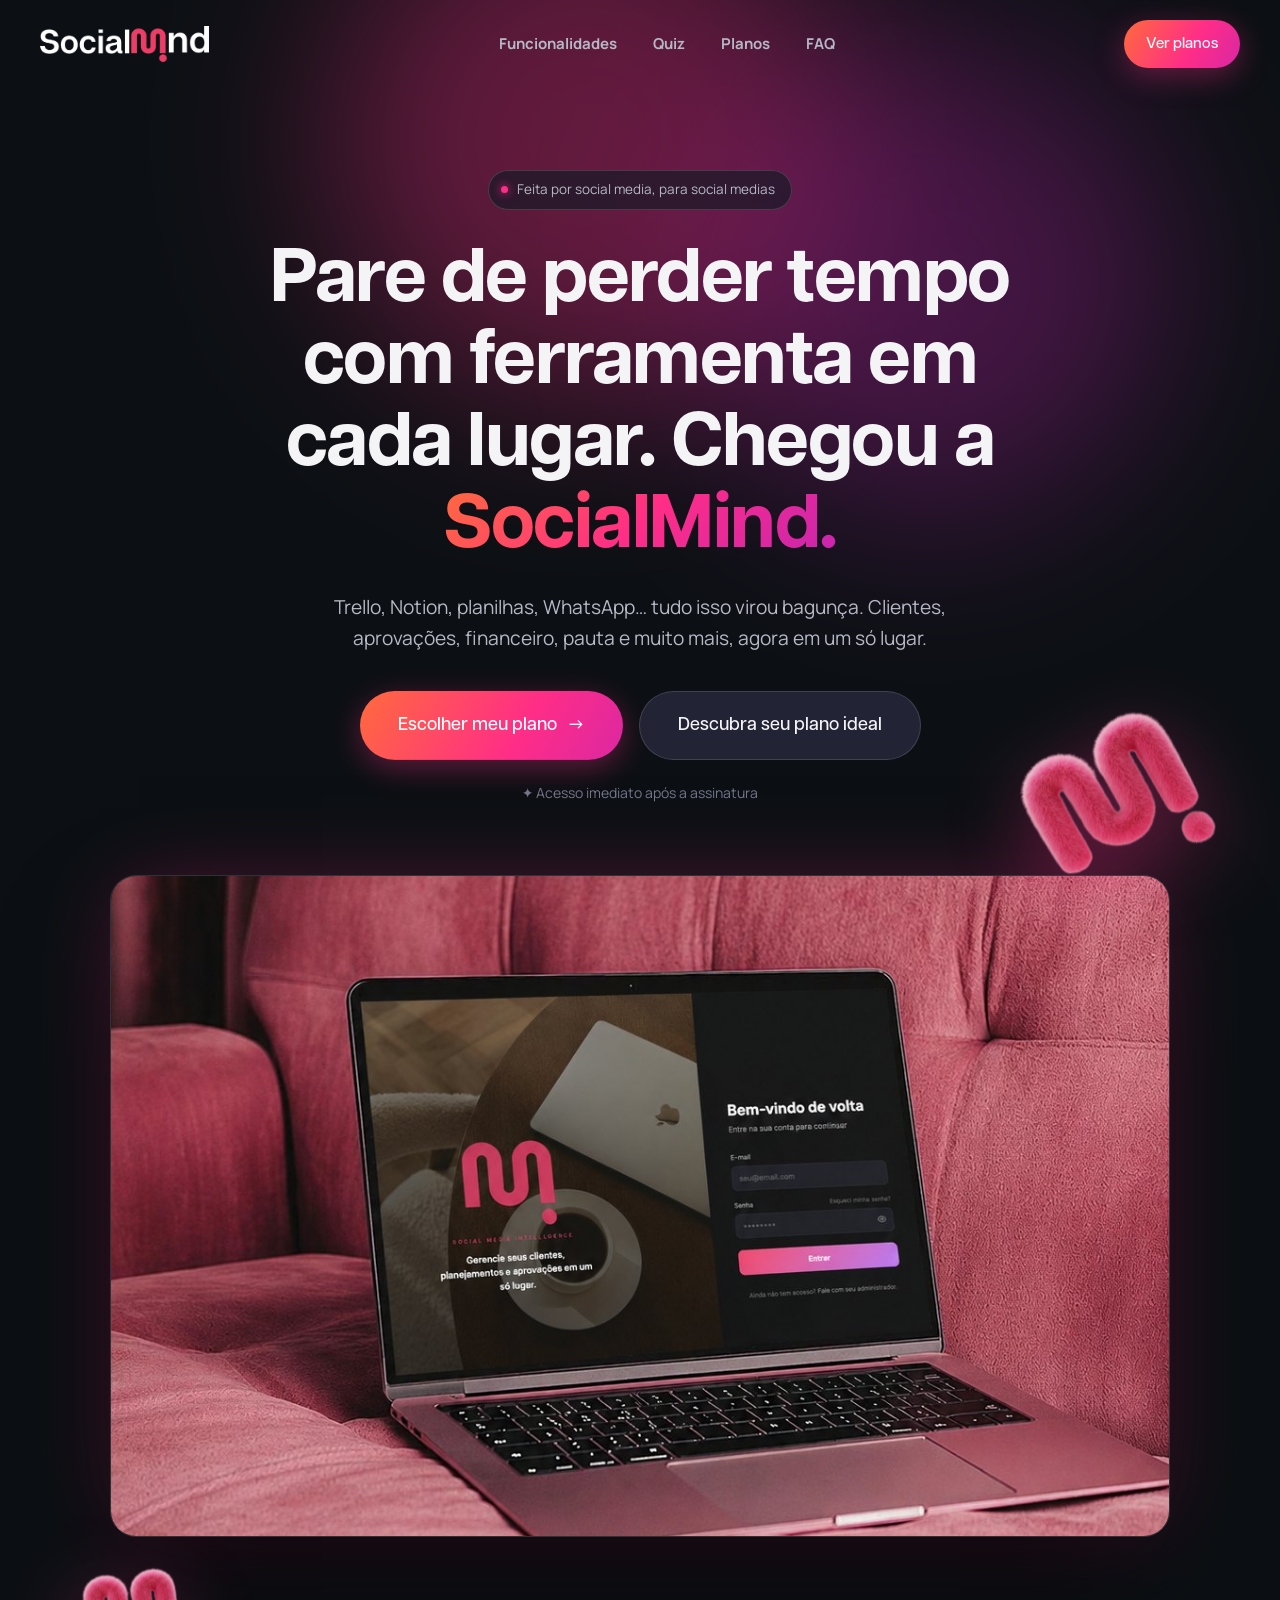
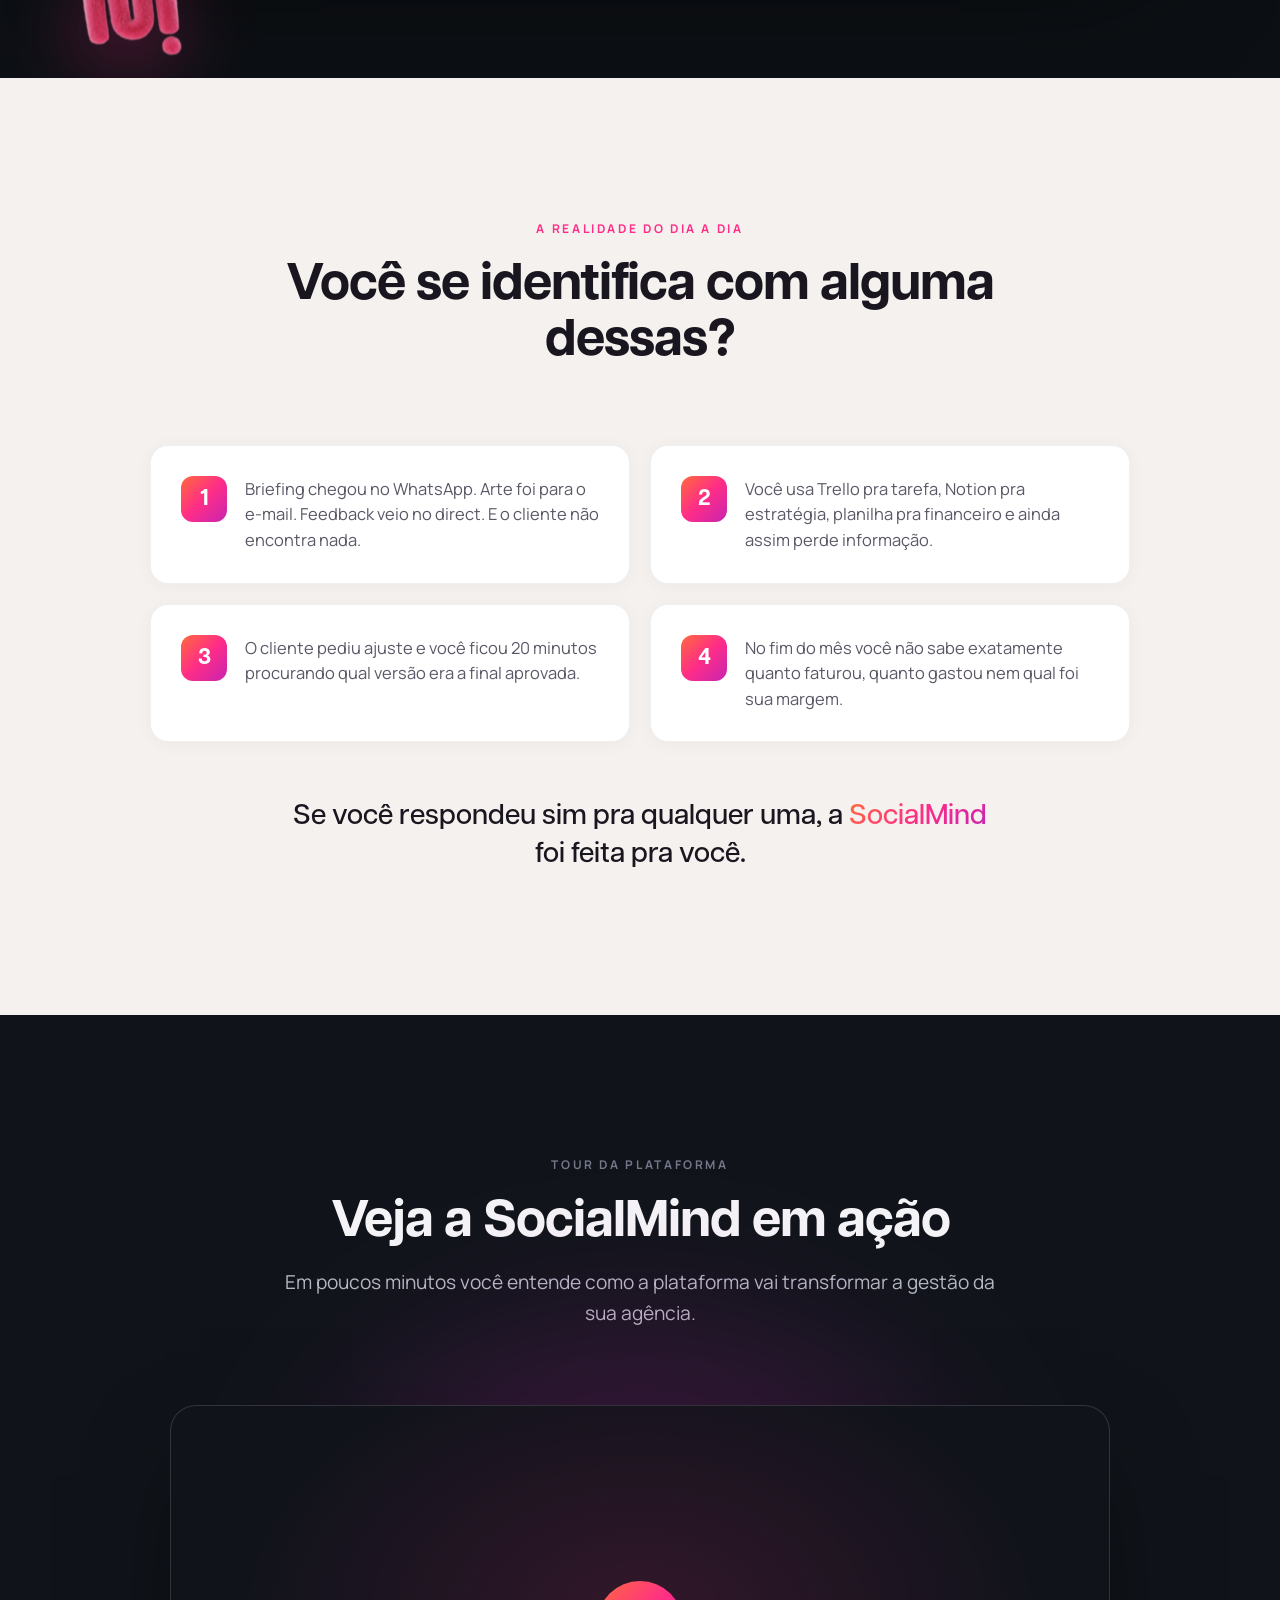
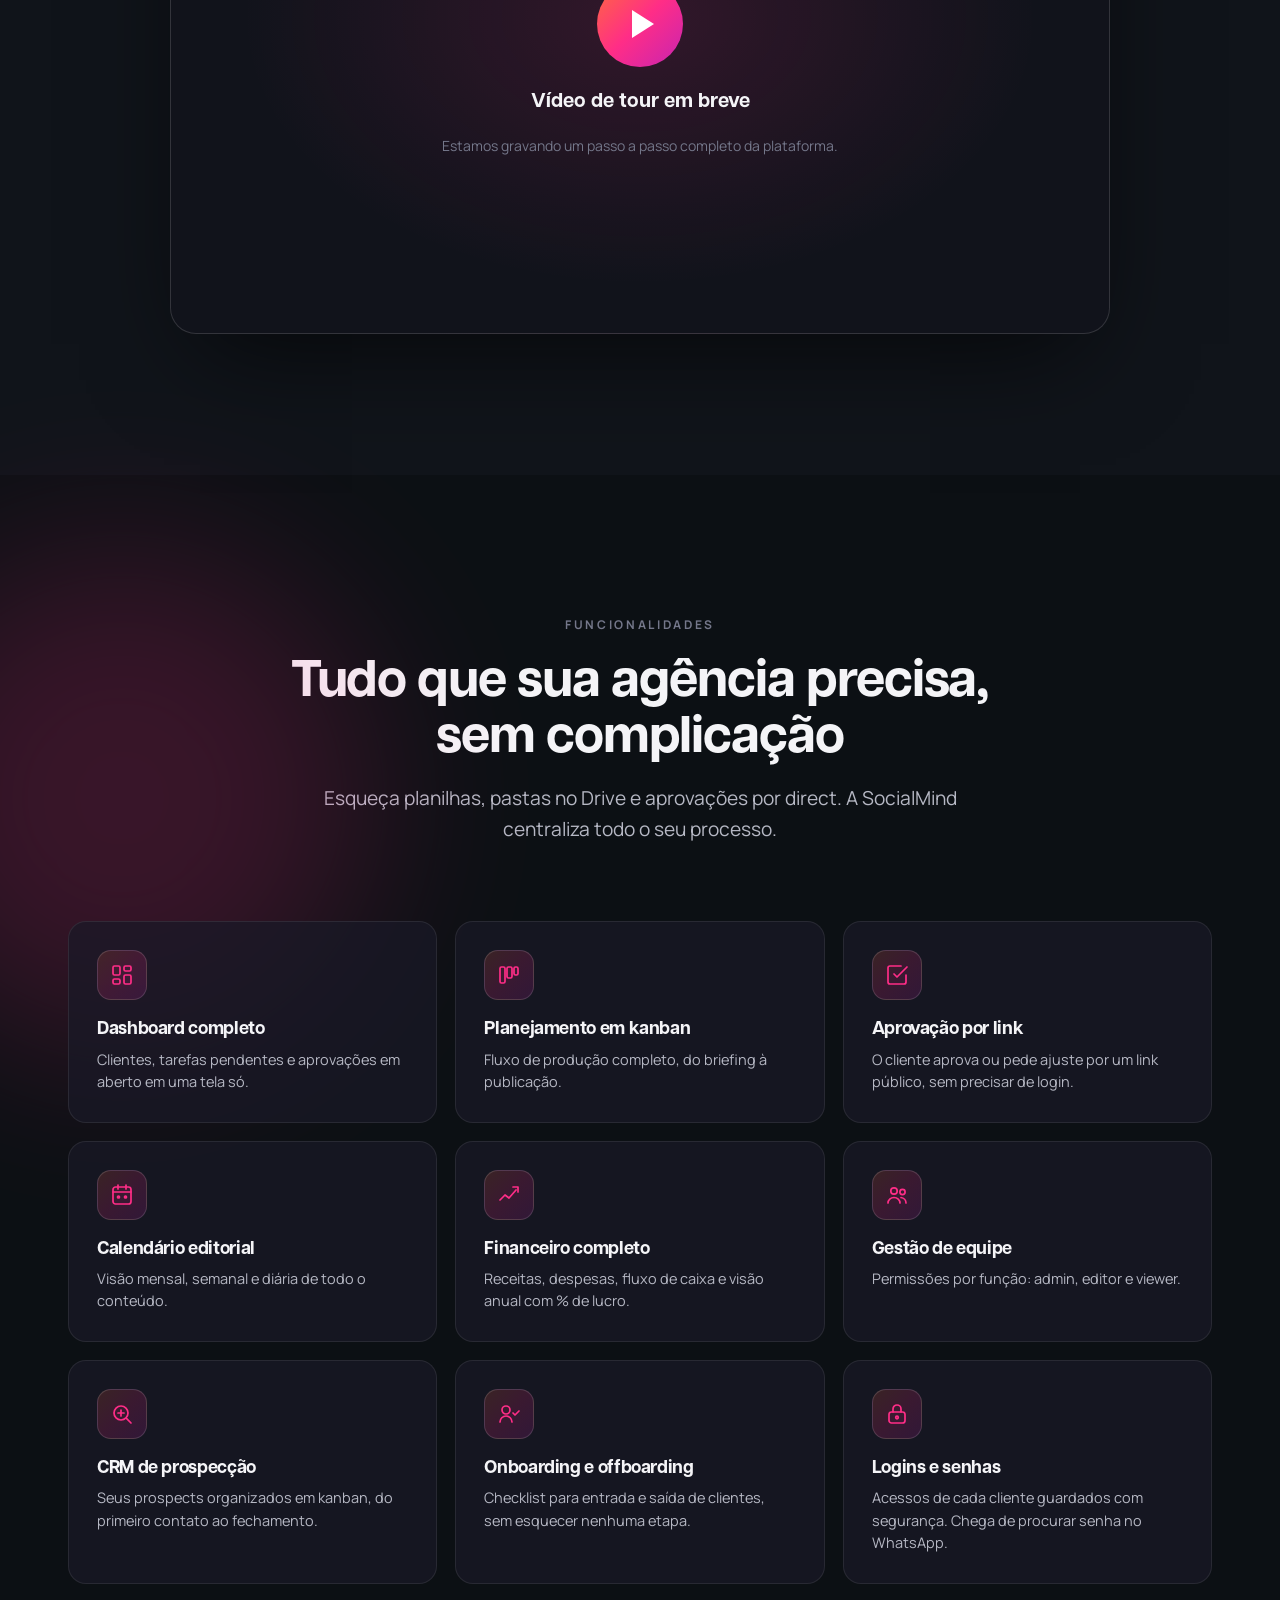
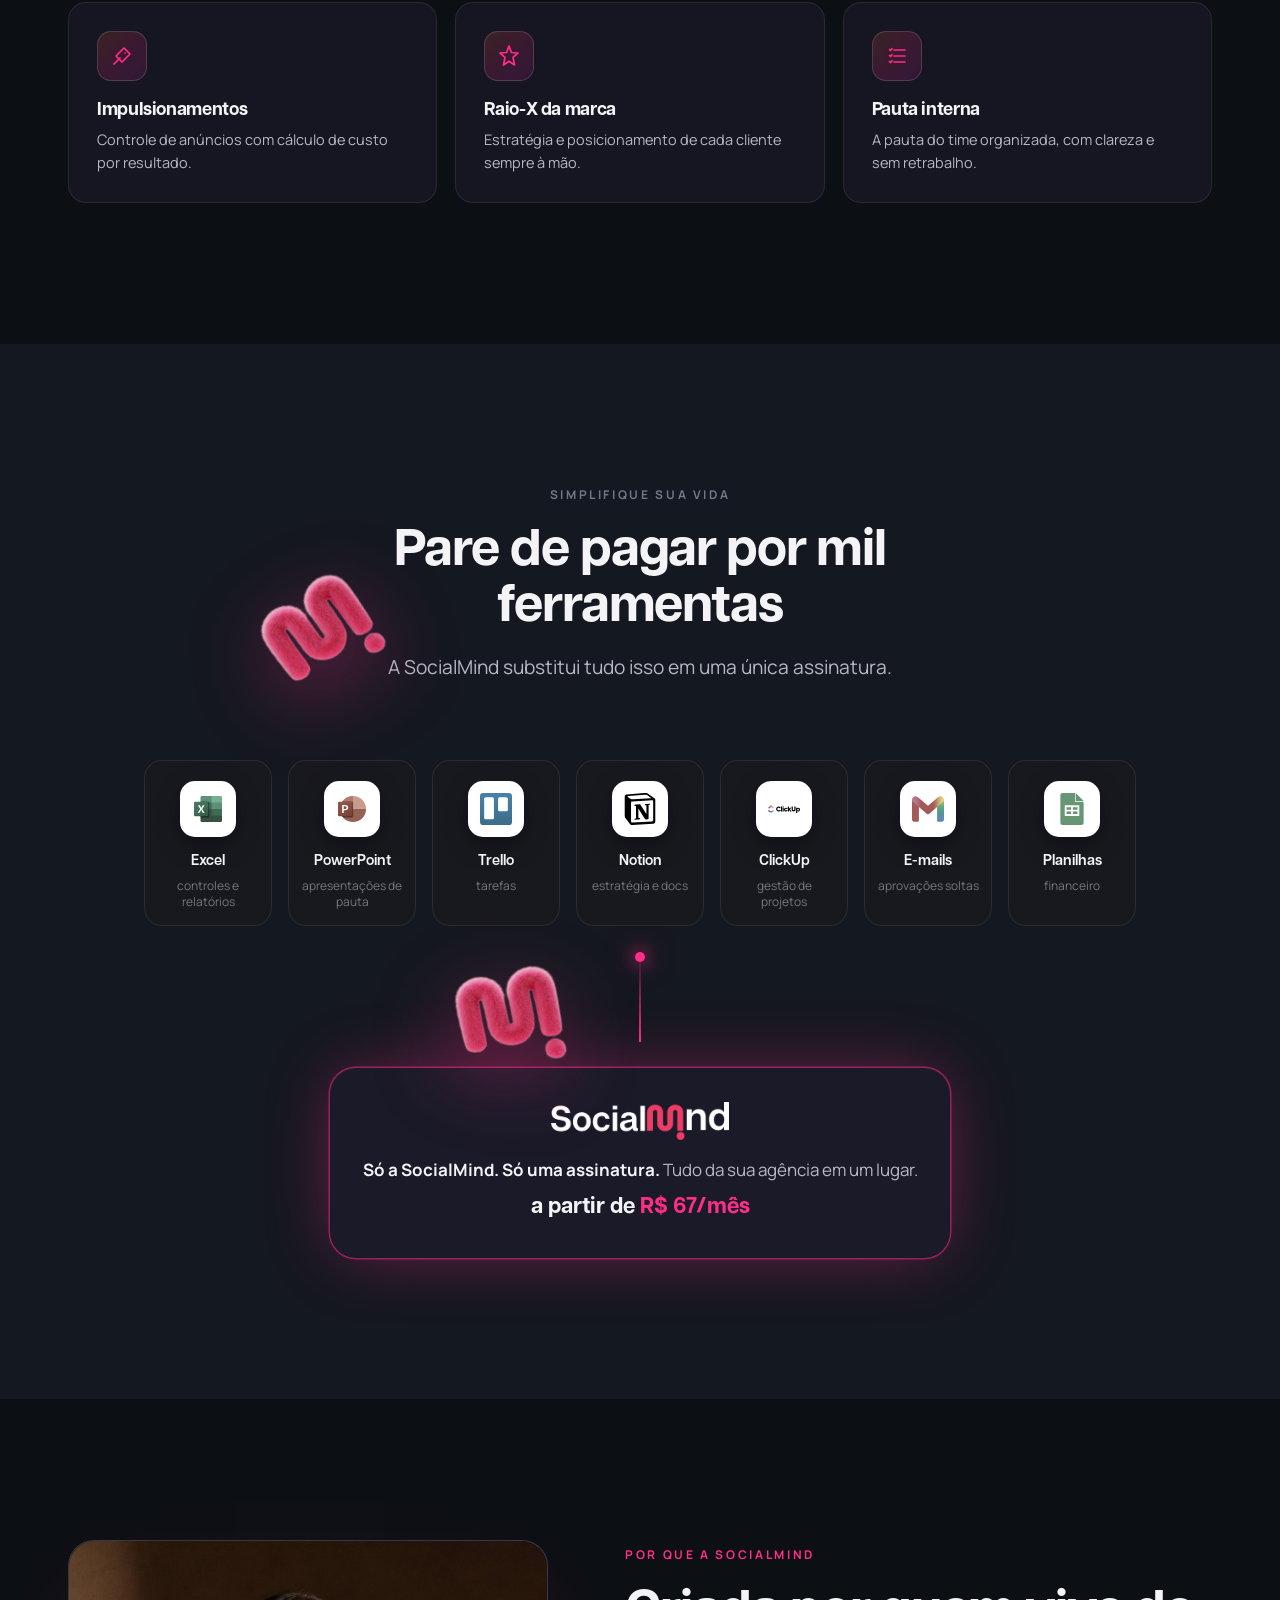
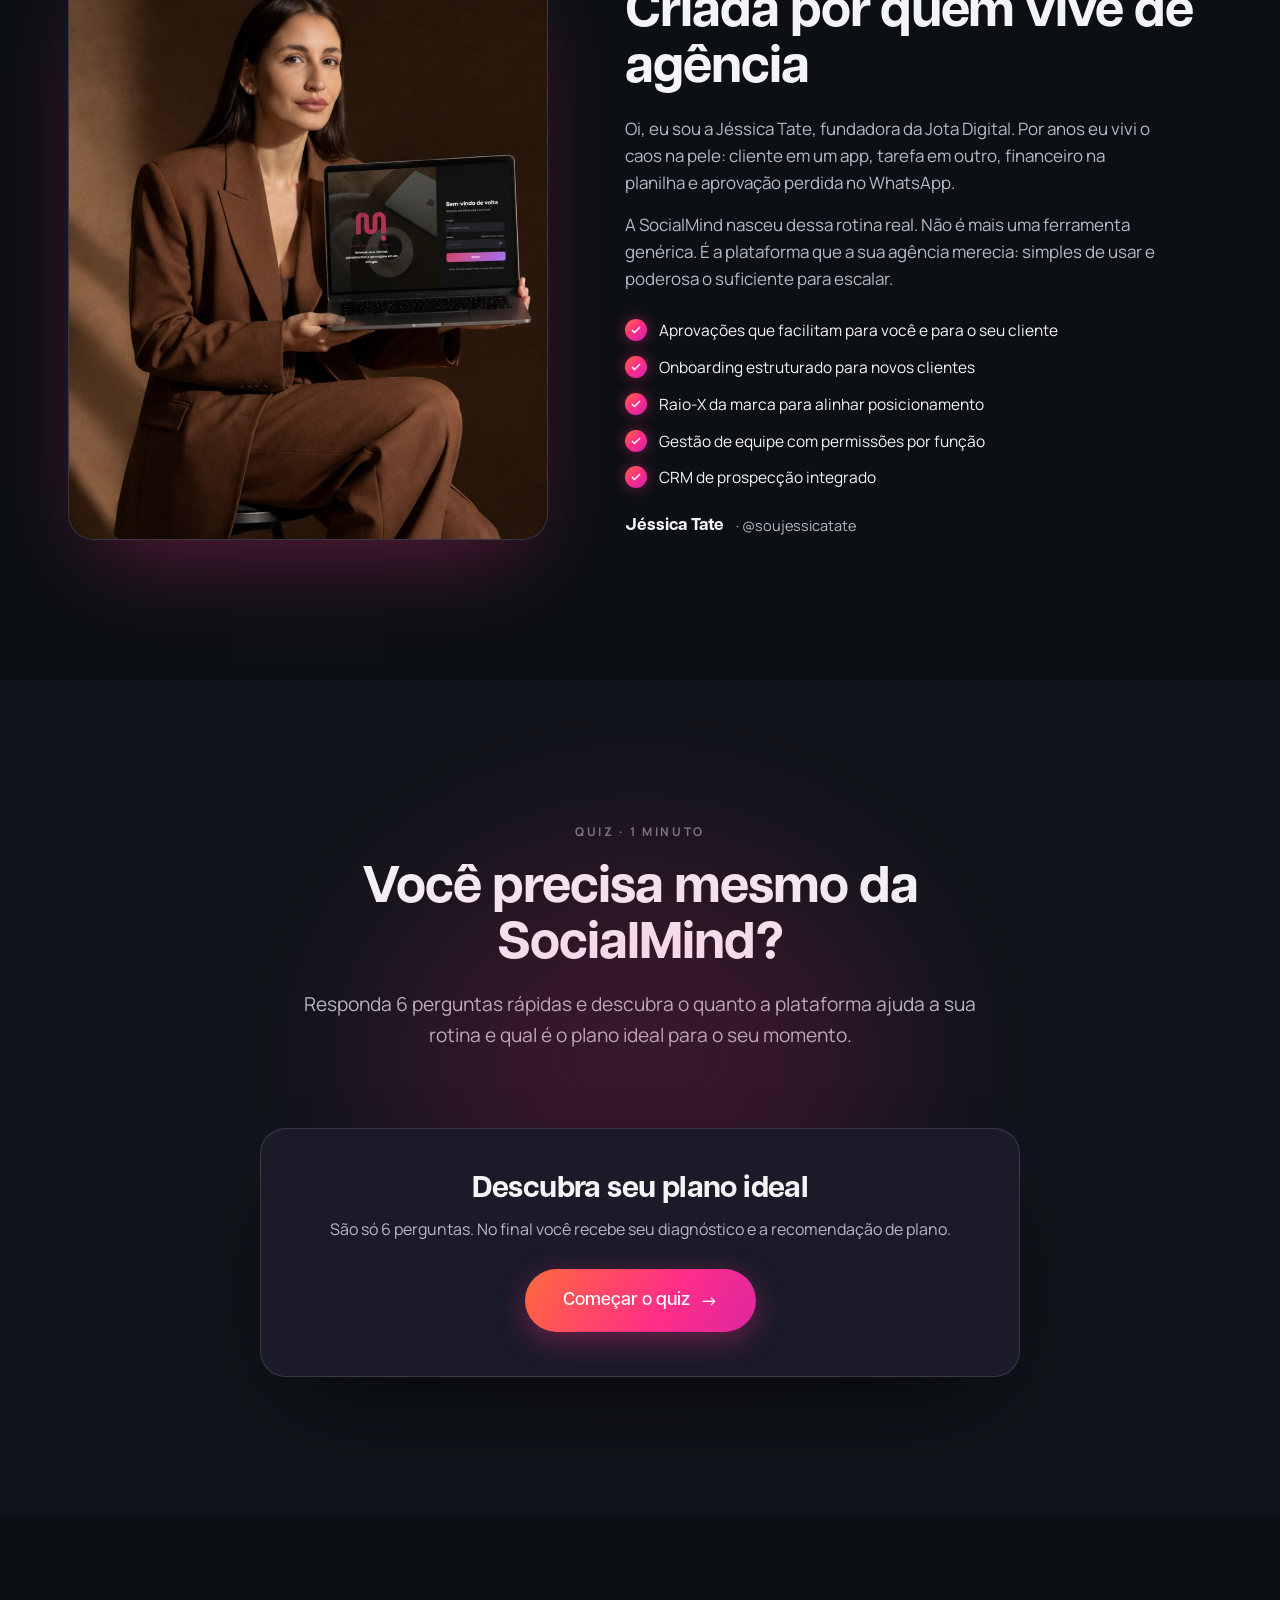
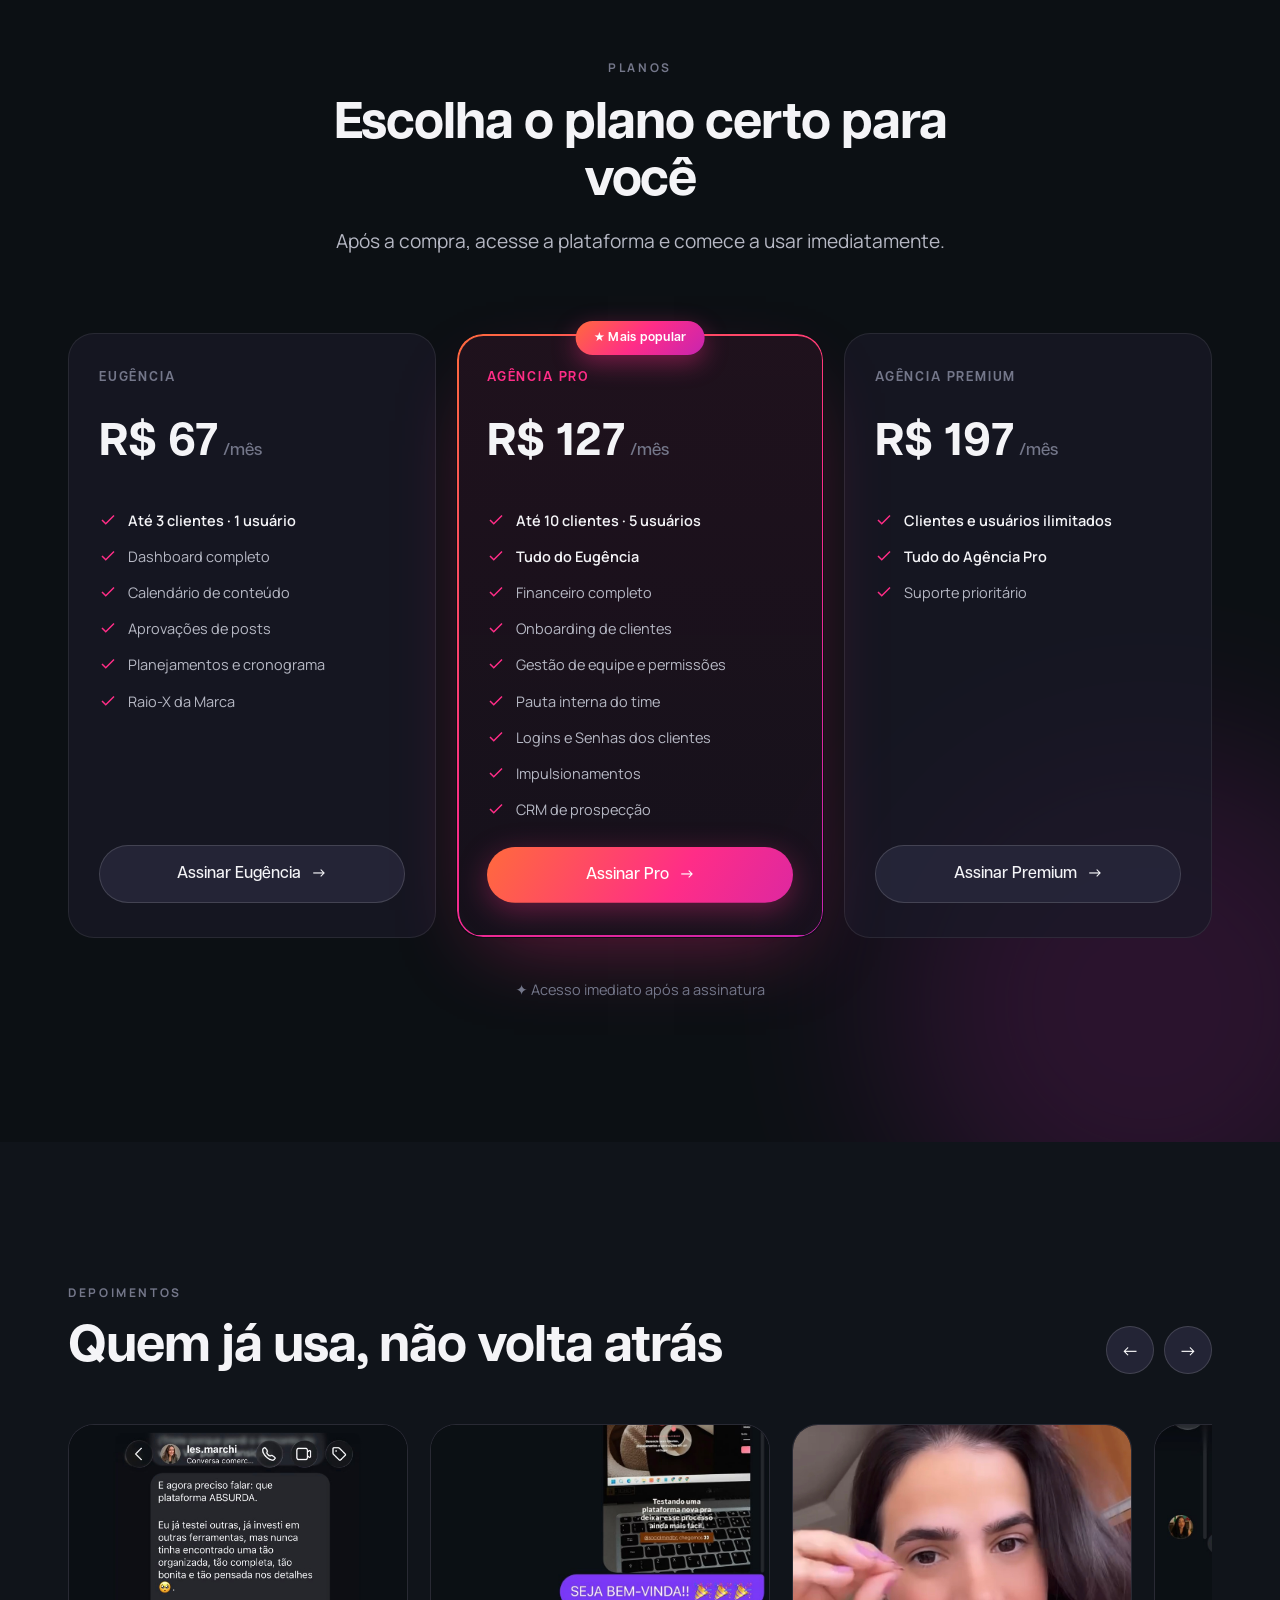
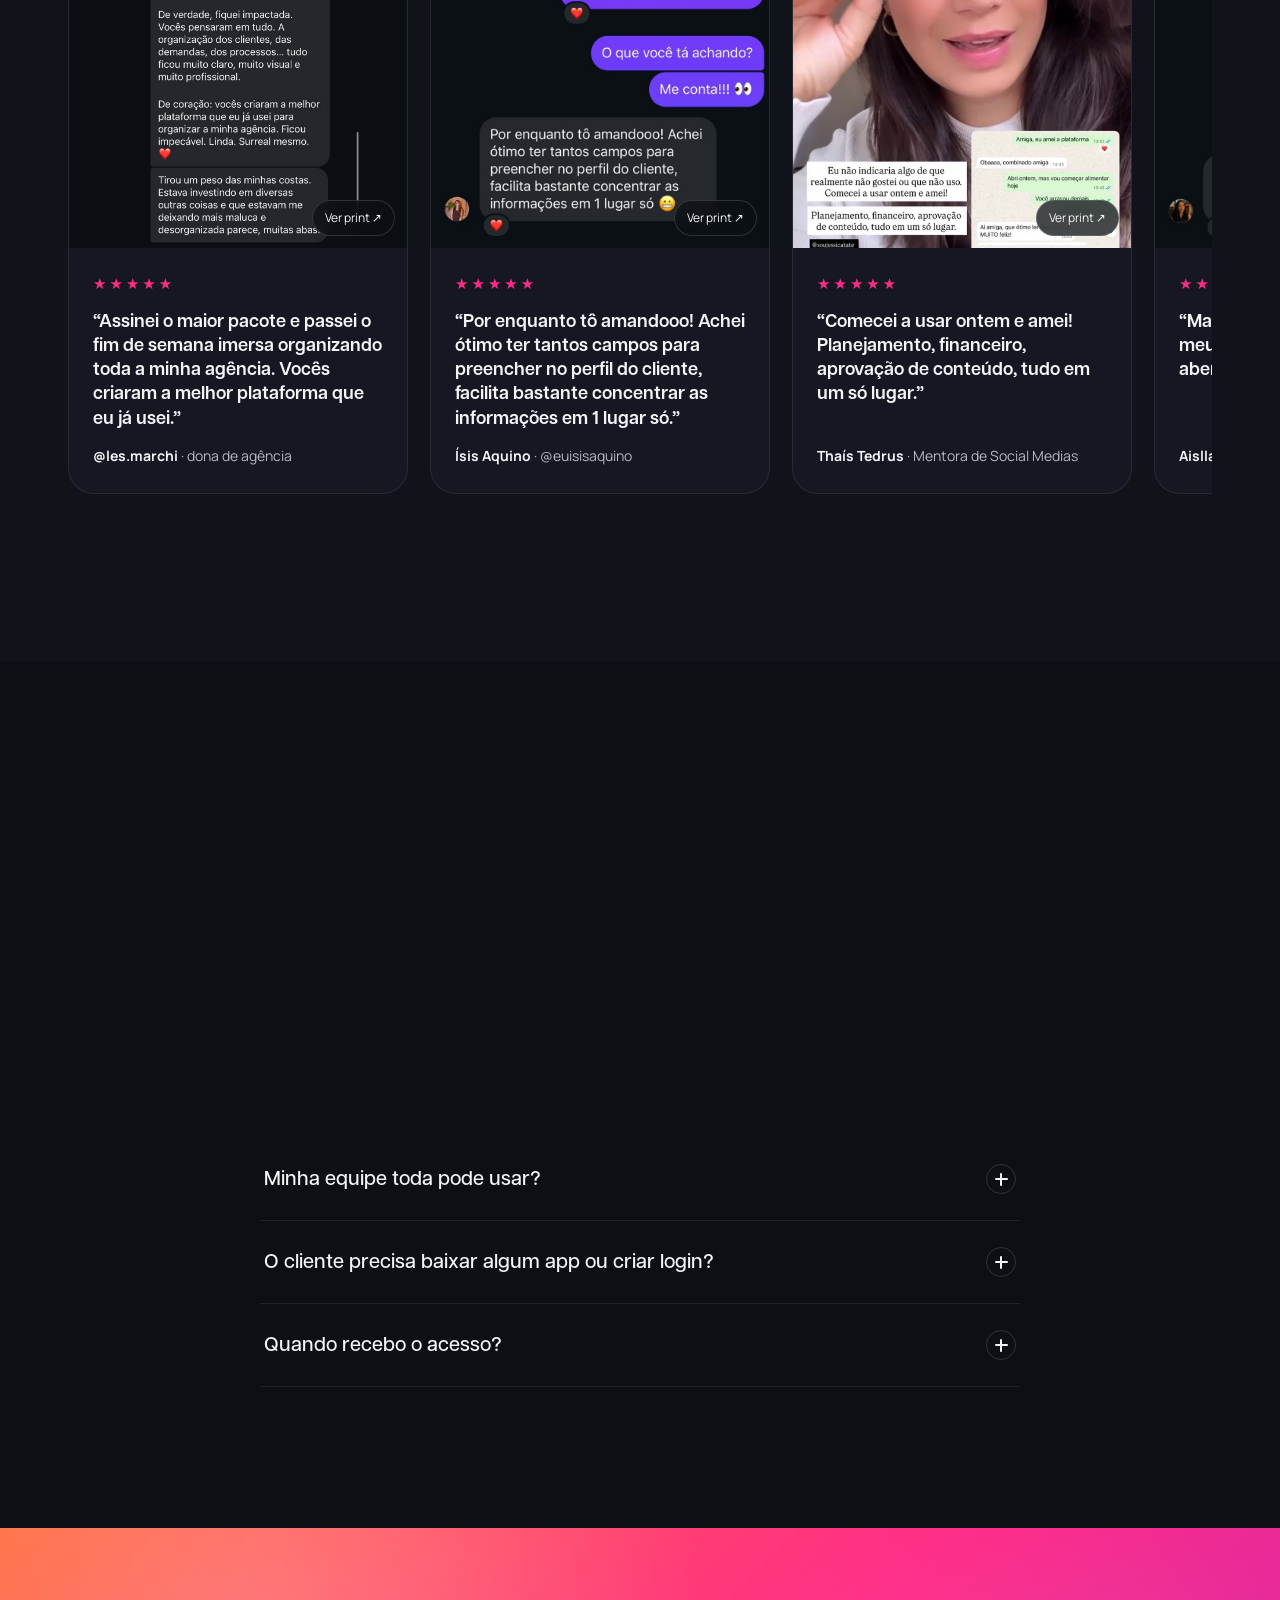
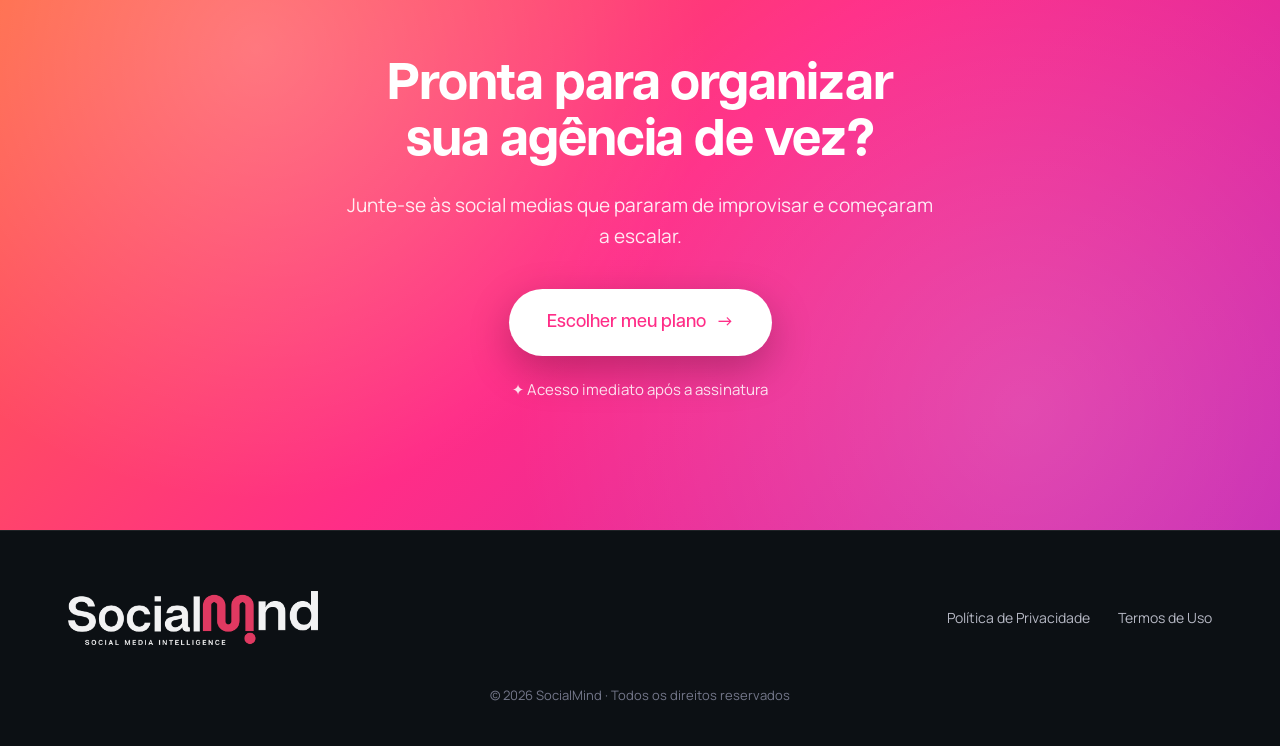
==== index.html @ 14f2d8ea "feat: ícone PWA e manifest para tela inicial" ====
<!DOCTYPE html>
<html lang="pt-BR">
<head>
<meta charset="UTF-8">
<meta name="viewport" content="width=device-width, initial-scale=1.0">
<title>SocialMind | Gerencie sua agência com inteligência</title>
<meta name="description" content="Clientes, aprovações, financeiro, pauta e muito mais, tudo em um só lugar. Feita por social media, para social medias.">
<link rel="preconnect" href="https://fonts.googleapis.com">
<link rel="preconnect" href="https://fonts.gstatic.com" crossorigin>
<link href="https://fonts.googleapis.com/css2?family=Manrope:wght@400;500;600;700;800&display=swap" rel="stylesheet">
<link rel="stylesheet" href="styles.css">
<style>
@font-face{font-family:"Articulat CF";font-weight:700;font-display:swap;src:url("assets/fonts/ArticulatCF-Bold.otf") format("opentype")}
@font-face{font-family:"Articulat CF";font-weight:600;font-display:swap;src:url("assets/fonts/ArticulatCF-DemiBold.otf") format("opentype")}
@font-face{font-family:"Articulat CF";font-weight:500;font-display:swap;src:url("assets/fonts/ArticulatCF-Medium.otf") format("opentype")}
a{color:inherit}a:hover{color:var(--pink)}
.btn:hover{color:#fff}.final .btn-white:hover{color:var(--pink)}.plan:not(.featured) .btn:hover{color:var(--ink)}
</style>
<script>
!function(f,b,e,v,n,t,s){if(f.fbq)return;n=f.fbq=function(){n.callMethod?n.callMethod.apply(n,arguments):n.queue.push(arguments)};if(!f._fbq)f._fbq=n;n.push=n;n.loaded=!0;n.version='2.0';n.queue=[];t=b.createElement(e);t.async=!0;t.src=v;s=b.getElementsByTagName(e)[0];s.parentNode.insertBefore(t,s)}(window,document,'script','https://connect.facebook.net/en_US/fbevents.js');
fbq('init','2562239147372028');fbq('track','PageView');fbq('track','ViewContent');
</script>
<link rel="manifest" href="manifest.json">
<link rel="apple-touch-icon" sizes="512x512" href="assets/icon-512.png">
<link rel="apple-touch-icon" sizes="192x192" href="assets/icon-512.png">
<link rel="icon" type="image/png" sizes="512x512" href="assets/icon-512.png">
<meta name="apple-mobile-web-app-capable" content="yes">
<meta name="apple-mobile-web-app-status-bar-style" content="black-translucent">
<meta name="apple-mobile-web-app-title" content="SocialMind">
<meta name="application-name" content="SocialMind">
</head>
<body>
<noscript><img height="1" width="1" style="display:none" src="https://www.facebook.com/tr?id=2562239147372028&amp;ev=PageView&amp;noscript=1" alt=""></noscript>

<nav class="nav" id="nav">
<div class="wrap nav-inner">
<a href="#top" class="nav-logo"><img src="assets/socialmind-wordmark.png" alt="SocialMind"></a>
<div class="nav-links"><a href="#funcionalidades">Funcionalidades</a><a href="#quiz">Quiz</a><a href="#planos">Planos</a><a href="#faq">FAQ</a></div>
<div class="nav-actions"><a href="#planos" class="btn btn-primary" style="padding:12px 22px;font-size:15px;">Ver planos</a><button class="nav-toggle" id="navToggle" aria-label="Menu"><span></span></button></div>
</div>
</nav>
<div class="mobile-menu" id="mobileMenu"><a href="#funcionalidades">Funcionalidades</a><a href="#quiz">Quiz</a><a href="#planos">Planos</a><a href="#faq">FAQ</a><a href="#planos" class="btn btn-primary">Ver planos</a></div>

<header class="hero" id="top" data-screen-label="Hero">
<div class="glow glow-pink"></div><div class="glow glow-purple"></div>
<div class="wrap hero-inner">
<span class="badge reveal"><span class="dot"></span>Feita por social media, para social medias</span>
<h1 class="display reveal d1">Pare de perder tempo com ferramenta em cada lugar. Chegou a <span class="grad-text">SocialMind.</span></h1>
<p class="lead reveal d2">Trello, Notion, planilhas, WhatsApp… tudo isso virou bagunça. Clientes, aprovações, financeiro, pauta e muito mais, agora em um só lugar.</p>
<div class="hero-ctas reveal d3">
<a href="#planos" class="btn btn-primary btn-lg btn-pulse" data-lead="Hero - Escolher meu plano">Escolher meu plano <span class="arr">→</span></a>
<a href="#quiz" class="btn btn-ghost btn-lg">Descubra seu plano ideal</a>
</div>
<p class="hero-note reveal d3">✦ Acesso imediato após a assinatura</p>
</div>
<div class="wrap">
<div class="hero-visual reveal" id="heroVisual">
<div class="fluff-wrap" data-par="-0.12" style="right:-40px;top:-70px;width:190px"><img class="fluff" src="assets/logo-motion.png" alt="" style="--r:-8deg"></div>
<div class="fluff-wrap" data-par="0.1" style="left:-30px;bottom:-40px;width:110px"><img class="fluff" src="assets/logo-motion.png" alt="" style="--r:14deg;animation-delay:-3s"></div>
<div class="hero-photo"><img src="assets/hero-foto.jpg" alt="SocialMind aberta em um notebook"></div>
</div>
</div>
</header>

<section class="pain" data-screen-label="Dor">
<div class="wrap">
<div class="section-head reveal"><span class="eyebrow">A realidade do dia a dia</span><h2 class="h2">Você se identifica com alguma dessas?</h2></div>
<div class="pain-grid">
<div class="pain-card reveal"><span class="pain-num">1</span><p>Briefing chegou no WhatsApp. Arte foi para o e-mail. Feedback veio no direct. E o cliente não encontra nada.</p></div>
<div class="pain-card reveal d1"><span class="pain-num">2</span><p>Você usa Trello pra tarefa, Notion pra estratégia, planilha pra financeiro e ainda assim perde informação.</p></div>
<div class="pain-card reveal d1"><span class="pain-num">3</span><p>O cliente pediu ajuste e você ficou 20 minutos procurando qual versão era a final aprovada.</p></div>
<div class="pain-card reveal d2"><span class="pain-num">4</span><p>No fim do mês você não sabe exatamente quanto faturou, quanto gastou nem qual foi sua margem.</p></div>
</div>
<p class="pain-conclusion reveal d2">Se você respondeu sim pra qualquer uma, a <span class="grad-text">SocialMind</span> foi feita pra você.</p>
</div>
</section>

<section class="video-sec" id="video" data-screen-label="Vídeo">
<div class="glow glow-purple"></div>
<div class="wrap">
<div class="section-head reveal"><span class="eyebrow">Tour da plataforma</span><h2 class="h2">Veja a SocialMind em ação</h2><p class="lead">Em poucos minutos você entende como a plataforma vai transformar a gestão da sua agência.</p></div>
<!-- VÍDEO DE TOUR: substitua o conteúdo de .video-slot pelo <iframe> do YouTube/Vimeo ou por <video src="..."> -->
<div class="video-slot reveal d1" id="tourVideo">
<div class="video-soon"><div class="play"></div><strong>Vídeo de tour em breve</strong><span>Estamos gravando um passo a passo completo da plataforma.</span></div>
</div>
</div>
</section>

<section class="features" id="funcionalidades" data-screen-label="Funcionalidades">
<div class="glow glow-pink"></div>
<div class="wrap">
<div class="section-head reveal"><span class="eyebrow">Funcionalidades</span><h2 class="h2">Tudo que sua agência precisa, sem complicação</h2><p class="lead">Esqueça planilhas, pastas no Drive e aprovações por direct. A SocialMind centraliza todo o seu processo.</p></div>
<div class="feat-grid" id="featGrid"></div>
</div>
</section>

<section class="tools" data-screen-label="Ferramentas">
<div class="wrap">
<div class="section-head reveal"><span class="eyebrow">Simplifique sua vida</span><h2 class="h2">Pare de pagar por mil ferramentas</h2><p class="lead">A SocialMind substitui tudo isso em uma única assinatura.</p></div>
<div class="tools-row" id="toolsRow">
<div class="tool reveal"><span class="plate"><img src="assets/tools/excel.svg" alt="Excel"></span><b>Excel</b><small>controles e relatórios</small></div>
<div class="tool reveal d1"><span class="plate"><img src="assets/tools/powerpoint.svg" alt="PowerPoint"></span><b>PowerPoint</b><small>apresentações de pauta</small></div>
<div class="tool reveal d2"><span class="plate"><img src="assets/tools/trello.svg" alt="Trello"></span><b>Trello</b><small>tarefas</small></div>
<div class="tool reveal d3"><span class="plate"><img src="assets/tools/notion.svg" alt="Notion"></span><b>Notion</b><small>estratégia e docs</small></div>
<div class="tool reveal d1"><span class="plate"><img src="assets/tools/clickup.svg" alt="ClickUp"></span><b>ClickUp</b><small>gestão de projetos</small></div>
<div class="tool reveal d2"><span class="plate"><img src="assets/tools/email.svg" alt="E-mails"></span><b>E-mails</b><small>aprovações soltas</small></div>
<div class="tool reveal d3"><span class="plate"><img src="assets/tools/sheets.svg" alt="Planilhas"></span><b>Planilhas</b><small>financeiro</small></div>
</div>
<div class="funnel"></div>
<div class="sm-card reveal"><div class="fluff-wrap" data-par="-0.08" style="left:-70px;top:-50px;width:120px"><img class="fluff" src="assets/logo-motion.png" alt="" style="--r:-14deg;animation-delay:-2s"></div>
<img src="assets/socialmind-wordmark.png" alt="SocialMind">
<p><strong>Só a SocialMind. Só uma assinatura.</strong> Tudo da sua agência em um lugar.</p>
<div class="from">a partir de <span class="pink">R$ 67/mês</span></div>
</div>
</div>
</section>

<section class="founder" data-screen-label="Criadora">
<div class="wrap founder-grid">
<div class="founder-photo reveal"><img src="assets/foto-je.jpg" alt="Jéssica Tate, criadora da SocialMind"><div class="fluff-wrap" data-par="-0.1" style="right:-26px;top:40px;width:120px"><img class="fluff" src="assets/logo-motion.png" alt="" style="--r:10deg"></div></div>
<div class="reveal d1">
<span class="eyebrow">Por que a SocialMind</span>
<h2 class="h2">Criada por quem vive de agência</h2>
<p>Oi, eu sou a Jéssica Tate, fundadora da Jota Digital. Por anos eu vivi o caos na pele: cliente em um app, tarefa em outro, financeiro na planilha e aprovação perdida no WhatsApp.</p>
<p>A SocialMind nasceu dessa rotina real. Não é mais uma ferramenta genérica. É a plataforma que a sua agência merecia: simples de usar e poderosa o suficiente para escalar.</p>
<ul class="checks">
<li><i><svg viewBox="0 0 24 24"><polyline points="20 6 9 17 4 12"></polyline></svg></i>Aprovações que facilitam para você e para o seu cliente</li>
<li><i><svg viewBox="0 0 24 24"><polyline points="20 6 9 17 4 12"></polyline></svg></i>Onboarding estruturado para novos clientes</li>
<li><i><svg viewBox="0 0 24 24"><polyline points="20 6 9 17 4 12"></polyline></svg></i>Raio-X da marca para alinhar posicionamento</li>
<li><i><svg viewBox="0 0 24 24"><polyline points="20 6 9 17 4 12"></polyline></svg></i>Gestão de equipe com permissões por função</li>
<li><i><svg viewBox="0 0 24 24"><polyline points="20 6 9 17 4 12"></polyline></svg></i>CRM de prospecção integrado</li>
</ul>
<div class="founder-sign"><b>Jéssica Tate</b>· @soujessicatate</div>
</div>
</div>
</section>

<section class="quiz-sec" id="quiz" data-screen-label="Quiz">
<div class="glow glow-pink"></div>
<div class="wrap">
<div class="section-head reveal"><span class="eyebrow">Quiz · 1 minuto</span><h2 class="h2">Você precisa mesmo da SocialMind?</h2><p class="lead">Responda 6 perguntas rápidas e descubra o quanto a plataforma ajuda a sua rotina e qual é o plano ideal para o seu momento.</p></div>
<div class="quiz-wrap"><div class="fluff-wrap" data-par="-0.1" style="right:-60px;top:-60px;width:140px"><img class="fluff" src="assets/logo-motion.png" alt="" style="--r:12deg;animation-delay:-4s"></div><div class="quiz reveal d1" id="quizBox"></div></div>
</div>
</section>

<section class="pricing" id="planos" data-screen-label="Planos">
<div class="glow glow-purple"></div>
<div class="wrap">
<div class="section-head reveal"><span class="eyebrow">Planos</span><h2 class="h2">Escolha o plano certo para você</h2><p class="lead">Após a compra, acesse a plataforma e comece a usar imediatamente.</p></div>
<div class="plans">
<div class="plan reveal" id="plan-eugencia">
<span class="plan-name">Eugência</span>
<div class="plan-price">R$ 67<span>/mês</span></div>
<ul>
<li class="strong"><svg viewBox="0 0 24 24"><polyline points="20 6 9 17 4 12"></polyline></svg>Até 3 clientes · 1 usuário</li>
<li><svg viewBox="0 0 24 24"><polyline points="20 6 9 17 4 12"></polyline></svg>Dashboard completo</li>
<li><svg viewBox="0 0 24 24"><polyline points="20 6 9 17 4 12"></polyline></svg>Calendário de conteúdo</li>
<li><svg viewBox="0 0 24 24"><polyline points="20 6 9 17 4 12"></polyline></svg>Aprovações de posts</li>
<li><svg viewBox="0 0 24 24"><polyline points="20 6 9 17 4 12"></polyline></svg>Planejamentos e cronograma</li>
<li><svg viewBox="0 0 24 24"><polyline points="20 6 9 17 4 12"></polyline></svg>Raio-X da Marca</li>
</ul>
<a href="https://sun.eduzz.com/D0R85ZNJ9Y" class="btn" data-lead="Assinar Eugência">Assinar Eugência <span class="arr">→</span></a>
</div>
<div class="plan featured reveal d1" id="plan-pro">
<span class="plan-badge">★ Mais popular</span>
<span class="plan-name">Agência Pro</span>
<div class="plan-price">R$ 127<span>/mês</span></div>
<ul>
<li class="strong"><svg viewBox="0 0 24 24"><polyline points="20 6 9 17 4 12"></polyline></svg>Até 10 clientes · 5 usuários</li>
<li class="strong"><svg viewBox="0 0 24 24"><polyline points="20 6 9 17 4 12"></polyline></svg>Tudo do Eugência</li>
<li><svg viewBox="0 0 24 24"><polyline points="20 6 9 17 4 12"></polyline></svg>Financeiro completo</li>
<li><svg viewBox="0 0 24 24"><polyline points="20 6 9 17 4 12"></polyline></svg>Onboarding de clientes</li>
<li><svg viewBox="0 0 24 24"><polyline points="20 6 9 17 4 12"></polyline></svg>Gestão de equipe e permissões</li>
<li><svg viewBox="0 0 24 24"><polyline points="20 6 9 17 4 12"></polyline></svg>Pauta interna do time</li>
<li><svg viewBox="0 0 24 24"><polyline points="20 6 9 17 4 12"></polyline></svg>Logins e Senhas dos clientes</li>
<li><svg viewBox="0 0 24 24"><polyline points="20 6 9 17 4 12"></polyline></svg>Impulsionamentos</li>
<li><svg viewBox="0 0 24 24"><polyline points="20 6 9 17 4 12"></polyline></svg>CRM de prospecção</li>
</ul>
<a href="https://sun.eduzz.com/8WPN5V2P0P" class="btn btn-primary" data-lead="Assinar Pro">Assinar Pro <span class="arr">→</span></a>
</div>
<div class="plan reveal d2" id="plan-premium">
<span class="plan-name">Agência Premium</span>
<div class="plan-price">R$ 197<span>/mês</span></div>
<ul>
<li class="strong"><svg viewBox="0 0 24 24"><polyline points="20 6 9 17 4 12"></polyline></svg>Clientes e usuários ilimitados</li>
<li class="strong"><svg viewBox="0 0 24 24"><polyline points="20 6 9 17 4 12"></polyline></svg>Tudo do Agência Pro</li>
<li><svg viewBox="0 0 24 24"><polyline points="20 6 9 17 4 12"></polyline></svg>Suporte prioritário</li>
</ul>
<a href="https://sun.eduzz.com/G96RX5EAW1" class="btn" data-lead="Assinar Premium">Assinar Premium <span class="arr">→</span></a>
</div>
</div>
<p class="pricing-note reveal d2">✦ Acesso imediato após a assinatura</p>
</div>
</section>

<section class="testi" data-screen-label="Depoimentos">
<div class="wrap">
<div class="testi-head reveal"><div><span class="eyebrow">Depoimentos</span><h2 class="h2">Quem já usa, não volta atrás</h2></div><div class="testi-nav"><button id="tPrev" aria-label="Anterior">←</button><button id="tNext" aria-label="Próximo">→</button></div></div>
<div class="testi-track" id="testiTrack">
<figure class="testi-card reveal">
<div class="testi-img" data-full="assets/depo-d.jpg|assets/depoimento-1.jpg"><img src="assets/depoimento-1.jpg" alt="Depoimento de @les.marchi" style="object-position:50% 30%"><span class="zoom">Ver print ↗</span></div>
<div class="testi-body"><div class="testi-stars">★★★★★</div><blockquote>“Assinei o maior pacote e passei o fim de semana imersa organizando toda a minha agência. Vocês criaram a melhor plataforma que eu já usei.”</blockquote><div class="who"><b>@les.marchi</b> · dona de agência</div></div>
</figure>
<figure class="testi-card reveal d1">
<div class="testi-img" data-full="assets/depo-a.jpg"><img src="assets/depo-a.jpg" alt="Depoimento de Ísis Aquino" style="object-position:50% 100%"><span class="zoom">Ver print ↗</span></div>
<div class="testi-body"><div class="testi-stars">★★★★★</div><blockquote>“Por enquanto tô amandooo! Achei ótimo ter tantos campos para preencher no perfil do cliente, facilita bastante concentrar as informações em 1 lugar só.”</blockquote><div class="who"><b>Ísis Aquino</b> · @euisisaquino</div></div>
</figure>
<figure class="testi-card reveal d2">
<div class="testi-img" data-full="assets/depoimento-3.jpg"><img src="assets/depoimento-3.jpg" alt="Depoimento de Thaís Tedrus" style="object-position:50% 62%"><span class="zoom">Ver print ↗</span></div>
<div class="testi-body"><div class="testi-stars">★★★★★</div><blockquote>“Comecei a usar ontem e amei! Planejamento, financeiro, aprovação de conteúdo, tudo em um só lugar.”</blockquote><div class="who"><b>Thaís Tedrus</b> · Mentora de Social Medias</div></div>
</figure>
<figure class="testi-card reveal">
<div class="testi-img" data-full="assets/depo-f.jpg"><img src="assets/depo-f.jpg" alt="Depoimento de Aislla" style="object-position:50% 100%"><span class="zoom">Ver print ↗</span></div>
<div class="testi-body"><div class="testi-stars">★★★★★</div><blockquote>“Maravilhosa, a solução dos meus problemas de mil abas abertas kkkk”</blockquote><div class="who"><b>Aislla</b> · social media</div></div>
</figure>
<figure class="testi-card reveal d1">
<div class="testi-img" data-full="assets/depo-b.jpg"><img src="assets/depo-b.jpg" alt="Stories de @larissocialmedia" style="object-position:50% 18%"><span class="zoom">Ver print ↗</span></div>
<div class="testi-body"><div class="testi-stars">★★★★★</div><blockquote>“Testando essa belezinha, aprimorando o fluxo de processo e demandas da agência.”</blockquote><div class="who"><b>@larissocialmedia</b> · Larisfy Agência</div></div>
</figure>
<figure class="testi-card reveal d2">
<div class="testi-img" data-full="assets/depoimento-2.jpg"><img src="assets/depoimento-2.jpg" alt="Depoimento da Dra. Maynara Hamyne" style="object-position:50% 20%"><span class="zoom">Ver print ↗</span></div>
<div class="testi-body"><div class="testi-stars">★★★★★</div><blockquote>“Adorei a plataforma.”</blockquote><div class="who"><b>Dra. Maynara Hamyne</b> · cliente final, sobre a aprovação de conteúdo</div></div>
</figure>
</div>
</div>
</section>
<div class="lightbox" id="lightbox"><button class="lb-close" aria-label="Fechar">✕</button><button class="lb-prev" aria-label="Anterior">←</button><img alt="Depoimento ampliado"><button class="lb-next" aria-label="Próximo">→</button></div>

<section id="faq" data-screen-label="FAQ">
<div class="wrap">
<div class="section-head reveal"><span class="eyebrow">Dúvidas</span><h2 class="h2">Perguntas frequentes</h2></div>
<div class="faq-list" id="faqList"></div>
</div>
</section>

<section class="final" data-screen-label="CTA Final">
<div class="final-card reveal"><div class="fluff-wrap fluff-final" data-par="-0.12" style="right:6%;top:18%;width:200px"><img class="fluff" src="assets/logo-motion.png" alt="" style="--r:-10deg"></div><div class="fluff-wrap fluff-final" data-par="0.1" style="left:7%;bottom:14%;width:110px"><img class="fluff" src="assets/logo-motion.png" alt="" style="--r:18deg;animation-delay:-3.5s"></div>
<h2 class="h2">Pronta para organizar sua agência de vez?</h2>
<p>Junte-se às social medias que pararam de improvisar e começaram a escalar.</p>
<a href="#planos" class="btn btn-lg btn-white" data-lead="Final - Escolher meu plano">Escolher meu plano <span class="arr">→</span></a>
<p class="final-note">✦ Acesso imediato após a assinatura</p>
</div>
</section>

<footer class="footer">
<div class="wrap">
<div class="footer-inner">
<div class="footer-logo"><img src="assets/socialmind-mark.png" alt="SocialMind, Social Media Intelligence"></div>
<div class="footer-links"><a href="#">Política de Privacidade</a><a href="#">Termos de Uso</a></div>
</div>
<p class="footer-copy">© 2026 SocialMind · Todos os direitos reservados</p>
</div>
</footer>
<script src="app.js"></script>
</body>
</html>
---- styles.css ----
/* ============================================================
   SocialMind — Social Media Intelligence
   Design system: dark premium, glassmorphism, pink→purple
   ============================================================ */

:root {
  --pink: #FF2D87;
  --orange: #FF6A3D;
  --purple: #C724B1;
  --grad: linear-gradient(135deg, #FF6A3D 0%, #FF2D87 50%, #C724B1 100%);
  --grad-soft: linear-gradient(135deg, rgba(255,106,61,0.16), rgba(255,45,135,0.16) 50%, rgba(199,36,177,0.16));

  --bg: #0c1014;
  --bg-2: #10141a;
  --bg-3: #141820;
  --card: #1a1a28;
  --surface: rgba(26,26,40,0.72);
  --surface-2: rgba(40,40,60,0.8);
  --border: rgba(255,255,255,0.08);
  --border-strong: rgba(255,255,255,0.14);

  --ink: #f4f4f7;
  --ink-2: #b6b8c4;
  --ink-3: #74778a;

  --light-bg: #f4f1ee;
  --light-ink: #1a1620;
  --light-ink-2: #5c5766;
  --light-card: #ffffff;

  --font-display: "Articulat CF", "Articulat", "Manrope", system-ui, sans-serif;
  --font-body: "Manrope", system-ui, sans-serif;

  --r-sm: 12px;
  --r-md: 18px;
  --r-lg: 26px;
  --maxw: 1200px;

  --glow-pink: 0 0 60px rgba(255,45,135,0.35);
  --ease: cubic-bezier(0.22, 1, 0.36, 1);
}

* { margin: 0; padding: 0; box-sizing: border-box; }

html { scroll-behavior: smooth; }

body {
  font-family: var(--font-body);
  background: var(--bg);
  color: var(--ink);
  -webkit-font-smoothing: antialiased;
  overflow-x: hidden;
  line-height: 1.6;
}

::selection { background: var(--pink); color: #fff; }

a { color: inherit; text-decoration: none; }
button { font-family: inherit; cursor: pointer; border: none; background: none; }
img { display: block; max-width: 100%; }

.wrap { width: 100%; max-width: var(--maxw); margin: 0 auto; padding: 0 28px; }

/* ---- Type ---- */
h1, h2, h3 { font-family: var(--font-display); font-weight: 700; line-height: 1.08; letter-spacing: -0.02em; }
.display { font-size: clamp(38px, 6.2vw, 76px); font-weight: 700; }
.h2 { font-size: clamp(30px, 4.4vw, 52px); }
.h3 { font-size: clamp(20px, 2.2vw, 26px); }
.eyebrow {
  font-family: var(--font-body);
  text-transform: uppercase;
  letter-spacing: 0.22em;
  font-size: 12px;
  font-weight: 700;
  color: var(--ink-3);
}
.grad-text {
  background: var(--grad);
  -webkit-background-clip: text;
  background-clip: text;
  -webkit-text-fill-color: transparent;
}
.lead { font-size: clamp(17px, 1.5vw, 20px); color: var(--ink-2); }

/* ---- Section ---- */
section { position: relative; padding: clamp(80px, 11vw, 150px) 0; }
.section-head { max-width: 720px; margin: 0 auto clamp(48px, 6vw, 80px); text-align: center; }
.section-head .eyebrow { margin-bottom: 18px; display: block; }
.section-head p { margin-top: 18px; }

/* ---- Buttons ---- */
.btn {
  display: inline-flex; align-items: center; gap: 10px;
  font-family: var(--font-display); font-weight: 500; font-size: 16px;
  padding: 15px 28px; border-radius: 999px;
  transition: transform .35s var(--ease), box-shadow .35s var(--ease), background .3s, border-color .3s, color .3s;
  white-space: nowrap;
}
.btn-primary {
  background: var(--grad); color: #fff;
  box-shadow: 0 8px 30px rgba(255,45,135,0.35);
}
.btn-primary:hover { transform: translateY(-3px); box-shadow: 0 14px 44px rgba(255,45,135,0.5); }
.btn-ghost {
  background: var(--surface-2); color: var(--ink);
  border: 1px solid var(--border-strong); backdrop-filter: blur(10px);
}
.btn-ghost:hover { background: rgba(255,255,255,0.12); transform: translateY(-3px); }
.btn-lg { padding: 19px 38px; font-size: 18px; }

/* ---- Glow blobs ---- */
.glow {
  position: absolute; border-radius: 50%;
  filter: blur(90px); opacity: 0.5; pointer-events: none; z-index: 0;
}
.glow-pink { background: #FF2D87; }
.glow-purple { background: #C724B1; }

/* ============================================================ NAV */
.nav {
  position: fixed; top: 0; left: 0; right: 0; z-index: 100;
  transition: background .4s var(--ease), border-color .4s, backdrop-filter .4s, padding .4s var(--ease);
  border-bottom: 1px solid transparent;
}
.nav.scrolled {
  background: rgba(12,16,20,0.72);
  backdrop-filter: blur(18px) saturate(160%);
  border-bottom: 1px solid var(--border);
}
.nav-inner { display: flex; align-items: center; justify-content: space-between; padding: 20px 0; transition: padding .4s var(--ease); }
.nav.scrolled .nav-inner { padding: 13px 0; }
.nav-logo img { height: 36px; width: auto; }
.nav-links { display: flex; align-items: center; gap: 36px; }
.nav-links a { font-size: 15px; font-weight: 700; color: var(--ink-2); transition: color .25s; position: relative; }
.nav-links a:hover { color: var(--ink); }
.nav-links a::after {
  content: ""; position: absolute; left: 0; bottom: -6px; height: 2px; width: 0;
  background: var(--grad); transition: width .3s var(--ease);
}
.nav-links a:hover::after { width: 100%; }
.nav-actions { display: flex; align-items: center; gap: 14px; }
.nav-link-btn { font-size: 15px; color: var(--ink); padding: 10px 14px; }
.nav-toggle { display: none; }

/* ============================================================ HERO */
.hero { padding-top: 170px; text-align: center; overflow: hidden; }
.hero .glow-pink { width: 520px; height: 520px; top: -120px; left: 50%; transform: translateX(-60%); opacity: 0.35; }
.hero .glow-purple { width: 480px; height: 480px; top: 40px; left: 50%; transform: translateX(10%); opacity: 0.3; }
.hero-inner { position: relative; z-index: 2; }
.badge {
  display: inline-flex; align-items: center; gap: 9px;
  padding: 8px 16px 8px 12px; border-radius: 999px;
  background: var(--surface); border: 1px solid var(--border-strong);
  font-size: 13.5px; color: var(--ink-2); backdrop-filter: blur(10px);
}
.badge .dot { width: 7px; height: 7px; border-radius: 50%; background: var(--pink); box-shadow: 0 0 10px var(--pink); animation: pulse 2.4s infinite; }
@keyframes pulse { 0%,100%{opacity:1;transform:scale(1)} 50%{opacity:.4;transform:scale(.7)} }
.hero h1 { margin: 28px auto 0; max-width: 16ch; }
.hero .lead { margin: 26px auto 0; max-width: 60ch; }
.hero-ctas { display: flex; gap: 16px; justify-content: center; flex-wrap: wrap; margin-top: 38px; }
.hero-note { margin-top: 22px; font-size: 14px; color: var(--ink-3); }

/* dashboard mock */
.hero-visual { position: relative; z-index: 2; margin: 70px auto 0; max-width: 1060px; perspective: 1800px; }
.dash {
  position: relative; border-radius: var(--r-lg); overflow: hidden;
  border: 1px solid var(--border-strong);
  background: linear-gradient(180deg, #15151e, #0e0e14);
  box-shadow: 0 50px 120px -30px rgba(0,0,0,0.8), 0 0 80px -20px rgba(199,36,177,0.25);
  display: grid; grid-template-columns: 220px 1fr; text-align: left;
  transform: rotateX(8deg); transform-origin: center top;
  transition: transform 1s var(--ease);
}
.hero-visual.in .dash { transform: rotateX(0deg); }
.dash-side { background: rgba(0,0,0,0.35); border-right: 1px solid var(--border); padding: 22px 16px; }
.dash-brand { display: flex; align-items: center; gap: 9px; margin-bottom: 26px; padding: 0 8px; }
.dash-brand .mk { width: 26px; height: 26px; border-radius: 8px; background: var(--grad); }
.dash-brand span { font-family: var(--font-display); font-weight: 600; font-size: 15px; }
.dash-nav { display: flex; flex-direction: column; gap: 4px; }
.dash-nav i { display: block; width: 16px; height: 16px; border-radius: 5px; background: var(--ink-3); opacity: .6; flex: none; }
.dash-nav a { display: flex; align-items: center; gap: 11px; padding: 9px 11px; border-radius: 10px; font-size: 13.5px; color: var(--ink-2); }
.dash-nav a.active { background: var(--grad-soft); color: var(--ink); }
.dash-nav a.active i { background: var(--grad); opacity: 1; }
.dash-main { padding: 22px 24px; }
.dash-topbar { display: flex; align-items: center; justify-content: space-between; margin-bottom: 22px; }
.dash-topbar h4 { font-family: var(--font-display); font-size: 17px; font-weight: 600; }
.dash-topbar .pill { font-size: 12px; color: var(--ink-2); padding: 6px 12px; border-radius: 999px; background: var(--surface-2); border: 1px solid var(--border); }
.dash-metrics { display: grid; grid-template-columns: repeat(3, 1fr); gap: 14px; margin-bottom: 18px; }
.metric { padding: 16px; border-radius: var(--r-sm); background: var(--surface); border: 1px solid var(--border); }
.metric .lbl { font-size: 11.5px; color: var(--ink-3); text-transform: uppercase; letter-spacing: .08em; }
.metric .val { font-family: var(--font-display); font-size: 26px; font-weight: 700; margin-top: 6px; }
.metric .trend { font-size: 12px; margin-top: 4px; color: #58c98b; }
.metric.m1 { background: linear-gradient(135deg, rgba(255,45,135,0.16), rgba(255,45,135,0.04)); border-color: rgba(255,45,135,0.3); }
.metric.m2 { background: linear-gradient(135deg, rgba(199,36,177,0.16), rgba(199,36,177,0.04)); border-color: rgba(199,36,177,0.3); }
.dash-row { display: grid; grid-template-columns: 1.6fr 1fr; gap: 14px; }
.panel { padding: 16px; border-radius: var(--r-sm); background: var(--surface); border: 1px solid var(--border); }
.panel h5 { font-size: 13px; font-weight: 600; color: var(--ink-2); margin-bottom: 14px; }
.chart { display: flex; align-items: flex-end; gap: 9px; height: 96px; }
.chart span { flex: 1; height: 0; border-radius: 5px 5px 0 0; background: var(--grad); opacity: .85; transition: height 1.1s var(--ease); }
.cal { display: grid; grid-template-columns: repeat(7, 1fr); gap: 6px; }
.cal i { aspect-ratio: 1; border-radius: 5px; background: var(--surface-2); }
.cal i.on { background: var(--grad); }
.cal i.mid { background: rgba(199,36,177,0.4); }

/* ============================================================ PAIN (light) */
.pain { background: var(--light-bg); color: var(--light-ink); }
.pain .eyebrow { color: var(--pink); }
.pain-grid { display: grid; grid-template-columns: repeat(2, 1fr); gap: 20px; max-width: 980px; margin: 0 auto; }
.pain-card {
  background: var(--light-card); border-radius: var(--r-md); padding: 30px;
  border: 1px solid rgba(0,0,0,0.06); box-shadow: 0 2px 18px rgba(0,0,0,0.04);
  display: flex; gap: 18px; transition: transform .4s var(--ease), box-shadow .4s var(--ease);
}
.pain-card:hover { transform: translateY(-5px); box-shadow: 0 18px 44px rgba(255,45,135,0.14); }
.pain-num { font-family: var(--font-display); font-weight: 700; font-size: 22px; flex: none;
  width: 46px; height: 46px; border-radius: 12px; display: grid; place-items: center;
  background: var(--grad); color: #fff; }
.pain-card p { font-size: 16.5px; color: var(--light-ink-2); line-height: 1.55; }
.pain-conclusion { text-align: center; margin: 56px auto 0; max-width: 700px; font-family: var(--font-display);
  font-size: clamp(20px, 2.4vw, 28px); font-weight: 500; line-height: 1.35; }

/* ============================================================ VIDEO */
.video-sec { background: var(--bg-2); }
.video-sec .glow-purple { width: 600px; height: 400px; top: 30%; left: 50%; transform: translateX(-50%); opacity: .22; }
.video-frame {
  position: relative; z-index: 2; max-width: 940px; margin: 0 auto; aspect-ratio: 16/9;
  border-radius: var(--r-lg); border: 1px solid var(--border-strong); overflow: hidden;
  background: repeating-linear-gradient(135deg, #131019, #131019 14px, #15121c 14px, #15121c 28px);
  display: grid; place-items: center; box-shadow: 0 40px 100px -30px rgba(0,0,0,0.7);
  transition: box-shadow .5s; cursor: pointer;
}
.video-frame:hover { box-shadow: 0 40px 100px -20px rgba(255,45,135,0.35); }
.play {
  width: 86px; height: 86px; border-radius: 50%; background: var(--grad);
  display: grid; place-items: center; box-shadow: 0 0 0 0 rgba(255,45,135,0.5);
  animation: ring 2.6s infinite; transition: transform .35s var(--ease);
}
.video-frame:hover .play { transform: scale(1.08); }
.play::after { content: ""; width: 0; height: 0; margin-left: 6px;
  border-left: 22px solid #fff; border-top: 14px solid transparent; border-bottom: 14px solid transparent; }
@keyframes ring { 0%{box-shadow:0 0 0 0 rgba(255,45,135,0.5)} 70%{box-shadow:0 0 0 26px rgba(255,45,135,0)} 100%{box-shadow:0 0 0 0 rgba(255,45,135,0)} }
.video-note { text-align: center; margin-top: 30px; color: var(--ink-2); font-size: 15px; position: relative; z-index: 2; }

/* ============================================================ FEATURES */
.features .glow-pink { width: 500px; height: 500px; top: 5%; left: -10%; opacity: .18; }
.feat-grid { display: grid; grid-template-columns: repeat(3, 1fr); gap: 18px; position: relative; z-index: 2; }
.feat-card {
  background: var(--surface); border: 1px solid var(--border); border-radius: var(--r-md);
  padding: 28px; position: relative; overflow: hidden;
  transition: transform .4s var(--ease), border-color .4s, background .4s;
}
.feat-card::before {
  content: ""; position: absolute; inset: 0; border-radius: inherit; padding: 1px;
  background: var(--grad); -webkit-mask: linear-gradient(#000 0 0) content-box, linear-gradient(#000 0 0);
  -webkit-mask-composite: xor; mask-composite: exclude; opacity: 0; transition: opacity .4s;
}
.feat-card:hover { transform: translateY(-6px); background: var(--surface-2); }
.feat-card:hover::before { opacity: 1; }
.feat-ic {
  width: 50px; height: 50px; border-radius: 14px; display: grid; place-items: center;
  background: var(--grad-soft); border: 1px solid var(--border-strong); margin-bottom: 20px;
  transition: box-shadow .4s;
}
.feat-card:hover .feat-ic { box-shadow: var(--glow-pink); }
.feat-ic svg { width: 24px; height: 24px; stroke: var(--pink); fill: none; stroke-width: 1.7; stroke-linecap: round; stroke-linejoin: round; }
.feat-card h3 { font-size: 18px; margin-bottom: 9px; }
.feat-card p { font-size: 14.5px; color: var(--ink-2); line-height: 1.55; }

/* ============================================================ PRICING */
.pricing .glow-purple { width: 520px; height: 520px; bottom: -10%; right: -10%; opacity: .16; }
.plans { display: grid; grid-template-columns: repeat(3, 1fr); gap: 20px; align-items: stretch; position: relative; z-index: 2; }
.plan {
  background: var(--surface); border: 1px solid var(--border); border-radius: var(--r-lg);
  padding: 34px 30px; display: flex; flex-direction: column;
  transition: transform .4s var(--ease), border-color .4s;
}
.plan:hover { transform: translateY(-6px); border-color: var(--border-strong); }
.plan.featured {
  background: linear-gradient(180deg, rgba(255,45,135,0.08), rgba(199,36,177,0.05));
  border: 1.5px solid transparent; position: relative;
  background-clip: padding-box; box-shadow: 0 30px 80px -30px rgba(255,45,135,0.4);
}
.plan.featured::before {
  content: ""; position: absolute; inset: 0; border-radius: inherit; padding: 1.5px;
  background: var(--grad); -webkit-mask: linear-gradient(#000 0 0) content-box, linear-gradient(#000 0 0);
  -webkit-mask-composite: xor; mask-composite: exclude;
}
.plan-badge {
  position: absolute; top: -13px; left: 50%; transform: translateX(-50%);
  background: var(--grad); color: #fff; font-family: var(--font-display); font-weight: 600;
  font-size: 12.5px; padding: 7px 18px; border-radius: 999px; letter-spacing: .02em;
  box-shadow: 0 8px 24px rgba(255,45,135,0.4); white-space: nowrap;
}
.plan-name { font-family: var(--font-display); text-transform: uppercase; letter-spacing: .14em; font-size: 13px; color: var(--ink-3); font-weight: 600; }
.plan.featured .plan-name { color: var(--pink); }
.plan-price { font-family: var(--font-display); font-weight: 700; font-size: 46px; margin: 16px 0 4px; display: flex; align-items: baseline; gap: 4px; }
.plan-price span { font-size: 17px; font-weight: 500; color: var(--ink-3); }
.plan ul { list-style: none; margin: 26px 0; display: flex; flex-direction: column; gap: 13px; flex: 1; }
.plan li { display: flex; align-items: flex-start; gap: 11px; font-size: 14.5px; color: var(--ink-2); }
.plan li svg { width: 18px; height: 18px; flex: none; margin-top: 2px; stroke: var(--pink); stroke-width: 2; fill: none; }
.plan li.strong { color: var(--ink); font-weight: 600; }
.plan .btn { justify-content: center; width: 100%; }
.plan:not(.featured) .btn { background: var(--surface-2); border: 1px solid var(--border-strong); color: var(--ink); }
.plan:not(.featured) .btn:hover { background: rgba(255,255,255,0.12); transform: translateY(-2px); }
.pricing-note { text-align: center; margin-top: 40px; color: var(--ink-3); font-size: 14.5px; position: relative; z-index: 2; }

/* ============================================================ FAQ */
.faq-list { max-width: 760px; margin: 0 auto; position: relative; z-index: 2; }
.faq-item { border-bottom: 1px solid var(--border); }
.faq-q { width: 100%; display: flex; align-items: center; justify-content: space-between; gap: 20px;
  padding: 26px 4px; text-align: left; font-family: var(--font-display); font-weight: 500;
  font-size: clamp(17px, 1.9vw, 20px); color: var(--ink); transition: color .3s; }
.faq-q:hover { color: var(--pink); }
.faq-ic { flex: none; width: 30px; height: 30px; border-radius: 50%; border: 1px solid var(--border-strong);
  display: grid; place-items: center; position: relative; transition: background .3s, border-color .3s; }
.faq-item.open .faq-ic { background: var(--grad); border-color: transparent; }
.faq-ic::before, .faq-ic::after { content: ""; position: absolute; background: var(--ink); border-radius: 2px; transition: transform .35s var(--ease), background .3s; }
.faq-ic::before { width: 13px; height: 2px; }
.faq-ic::after { width: 2px; height: 13px; }
.faq-item.open .faq-ic::before, .faq-item.open .faq-ic::after { background: #fff; }
.faq-item.open .faq-ic::after { transform: rotate(90deg); }
.faq-a { max-height: 0; overflow: hidden; transition: max-height .45s var(--ease); }
.faq-a p { padding: 0 4px 28px; color: var(--ink-2); font-size: 16px; max-width: 60ch; }

/* ============================================================ FINAL CTA */
.final { padding: 0; }
.final-card {
  position: relative; overflow: hidden; text-align: center;
  background: var(--grad); border-radius: 0;
  padding: clamp(70px, 10vw, 130px) 28px;
}
.final-card::before {
  content: ""; position: absolute; inset: 0;
  background: radial-gradient(circle at 20% 20%, rgba(255,255,255,0.22), transparent 40%),
              radial-gradient(circle at 80% 80%, rgba(255,255,255,0.16), transparent 45%);
}
.final-card > * { position: relative; z-index: 2; }
.final-card h2 { color: #fff; max-width: 18ch; margin: 0 auto; }
.final-card p { color: rgba(255,255,255,0.9); margin: 22px auto 0; max-width: 50ch; font-size: 19px; }
.final .btn-white { background: #fff; color: var(--pink); margin-top: 38px; box-shadow: 0 14px 40px rgba(0,0,0,0.25); }
.final .btn-white:hover { transform: translateY(-3px) scale(1.02); box-shadow: 0 20px 50px rgba(0,0,0,0.35); }
.final-note { margin-top: 22px !important; font-size: 15px !important; color: rgba(255,255,255,0.85) !important; }

/* ============================================================ FOOTER */
.footer { background: var(--bg); border-top: 1px solid var(--border); padding: 60px 0 40px; }
.footer-inner { display: flex; align-items: center; justify-content: space-between; gap: 30px; flex-wrap: wrap; }
.footer-logo img { height: 54px; opacity: .95; }
.footer-links { display: flex; gap: 28px; }
.footer-links a { font-size: 14px; color: var(--ink-2); transition: color .25s; }
.footer-links a:hover { color: var(--ink); }
.footer-copy { text-align: center; margin-top: 40px; font-size: 13px; color: var(--ink-3); }

/* ============================================================ REVEAL */
.reveal { opacity: 0; transform: translateY(34px); transition: opacity .8s var(--ease), transform .8s var(--ease); }
.reveal.in { opacity: 1; transform: none; }
.reveal.d1 { transition-delay: .08s; }
.reveal.d2 { transition-delay: .16s; }
.reveal.d3 { transition-delay: .24s; }
.reveal.d4 { transition-delay: .32s; }

/* ============================================================ RESPONSIVE */
@media (max-width: 980px) {
  .feat-grid, .plans, .testi-grid { grid-template-columns: repeat(2, 1fr); }
  .plan.featured { transform: none; }
  .dash { grid-template-columns: 1fr; }
  .dash-side { display: none; }
}
@media (max-width: 760px) {
  .nav-links, .nav-link-btn { display: none; }
  .nav-toggle { display: grid; }
  .pain-grid, .feat-grid, .plans, .testi-grid, .dash-metrics, .dash-row { grid-template-columns: 1fr; }
  .hero { padding-top: 130px; }
  .hero-visual { transform: none; }
  .dash { transform: none !important; }
  .crow { padding: 16px 18px; }
  .crow .price { font-size: 13px; }
}

/* Mobile menu */
.nav-toggle { width: 44px; height: 44px; border-radius: 12px; background: var(--surface-2); border: 1px solid var(--border-strong); place-items: center; }
.nav-toggle span { display: block; width: 18px; height: 2px; background: var(--ink); position: relative; }
.nav-toggle span::before, .nav-toggle span::after { content: ""; position: absolute; left: 0; width: 18px; height: 2px; background: var(--ink); }
.nav-toggle span::before { top: -6px; } .nav-toggle span::after { top: 6px; }
.mobile-menu { position: fixed; inset: 0; z-index: 99; background: rgba(12,16,20,0.96); backdrop-filter: blur(14px);
  display: flex; flex-direction: column; align-items: center; justify-content: center; gap: 26px;
  opacity: 0; pointer-events: none; transition: opacity .35s; }
.mobile-menu.open { opacity: 1; pointer-events: auto; }
.mobile-menu a { font-family: var(--font-display); font-size: 24px; color: var(--ink); }
.mobile-menu .btn { margin-top: 14px; }

/* ============================================================ v2 ADDITIONS */
.pink{color:var(--pink)}
/* buttons */
.btn{position:relative;overflow:hidden;isolation:isolate}
.btn::after{content:"";position:absolute;top:0;left:-130%;width:55%;height:100%;background:linear-gradient(100deg,transparent,rgba(255,255,255,.42),transparent);transform:skewX(-20deg);transition:left .75s var(--ease);pointer-events:none}
.btn:hover::after{left:140%}
.btn:active{transform:translateY(0) scale(.97)!important}
.btn .arr{display:inline-block;transition:transform .35s var(--ease)}
.btn:hover .arr{transform:translateX(5px)}
.btn-primary{background-image:linear-gradient(120deg,#FF6A3D 0%,#FF2D87 30%,#C724B1 60%,#FF2D87 80%,#FF6A3D 100%);background-size:220% 100%;background-position:0% 50%;transition:transform .35s var(--ease),box-shadow .35s var(--ease),background-position .8s var(--ease)}
.btn-primary:hover{background-position:100% 50%}
.btn-pulse{animation:btnGlow 3.2s ease-in-out infinite}
@keyframes btnGlow{0%,100%{box-shadow:0 8px 30px rgba(255,45,135,.35)}50%{box-shadow:0 8px 46px rgba(255,45,135,.62),0 0 0 6px rgba(255,45,135,.08)}}
/* stats */
.stats{padding:0 0 clamp(70px,9vw,120px);position:relative;z-index:2}
.stats-grid{display:grid;grid-template-columns:repeat(2,minmax(0,1fr));gap:18px;max-width:720px;margin:0 auto}
.stat{padding:26px 24px;border-radius:var(--r-md);background:var(--surface);border:1px solid var(--border);text-align:center}
.stat b{display:block;font-family:var(--font-display);font-size:clamp(34px,4vw,46px);line-height:1;color:var(--pink);text-shadow:0 0 30px rgba(255,45,135,.45)}
.stat span{display:block;margin-top:10px;font-size:14.5px;color:var(--ink-2)}
/* video slot */
.video-slot{position:relative;z-index:2;max-width:940px;margin:0 auto;aspect-ratio:16/9;border-radius:var(--r-lg);overflow:hidden;border:1px solid var(--border-strong);background:radial-gradient(ellipse at 50% 40%,rgba(255,45,135,.14),transparent 60%),#11131b;display:grid;place-items:center;box-shadow:0 40px 100px -30px rgba(0,0,0,.7)}
.video-slot iframe,.video-slot video{position:absolute;inset:0;width:100%;height:100%;border:0}
.video-soon{display:flex;flex-direction:column;align-items:center;gap:18px;text-align:center;padding:20px}
.video-soon .play{animation:ring 2.6s infinite}
.video-soon strong{font-family:var(--font-display);font-size:20px}
.video-soon span{font-size:14px;color:var(--ink-3)}
/* tools */
.tools{background:var(--bg-3);overflow:hidden}
.tools-row{display:flex;flex-wrap:wrap;justify-content:center;gap:16px;max-width:1000px;margin:0 auto;position:relative;z-index:2}
.tool{width:128px;padding:20px 12px 16px;border-radius:var(--r-md);background:var(--surface);border:1px solid var(--border);display:flex;flex-direction:column;align-items:center;gap:12px;text-align:center;transition:transform .4s var(--ease),border-color .4s,opacity .4s}
.tool .plate{width:56px;height:56px;border-radius:15px;background:#fff;display:grid;place-items:center;box-shadow:0 8px 24px rgba(0,0,0,.35)}
.tool .plate img{width:32px;height:32px}
.tool b{font-family:var(--font-display);font-size:14.5px;font-weight:600}
.tool small{font-size:12px;color:var(--ink-3);line-height:1.3;margin-top:-6px}
.tool:hover{transform:translateY(-6px);border-color:rgba(255,45,135,.4)}
.tools-row.merged .tool{opacity:.5;filter:grayscale(.6)}
.tools-row.merged .tool:hover{opacity:1;filter:none}
.funnel{position:relative;height:90px;width:2px;margin:26px auto;background:linear-gradient(180deg,transparent,var(--pink));z-index:2}
.funnel::after{content:"";position:absolute;left:50%;top:0;width:10px;height:10px;margin-left:-5px;border-radius:50%;background:var(--pink);box-shadow:0 0 16px var(--pink),0 0 30px var(--pink);animation:drop 1.8s var(--ease) infinite}
@keyframes drop{0%{top:0;opacity:0}20%{opacity:1}100%{top:100%;opacity:0}}
.sm-card{position:relative;z-index:2;max-width:620px;margin:0 auto;padding:34px 30px;border-radius:var(--r-lg);text-align:center;background:var(--card);box-shadow:0 0 0 1.5px rgba(255,45,135,.5),0 0 70px -10px rgba(255,45,135,.45)}
.sm-card>img{height:38px;margin:0 auto}
.sm-card p{margin-top:16px;font-size:17px;color:var(--ink-2)}
.sm-card p strong{color:var(--ink)}
.sm-card .from{margin-top:6px;font-family:var(--font-display);font-size:22px;font-weight:700}
/* founder */
.founder-grid{display:grid;grid-template-columns:minmax(0,.9fr) minmax(0,1.1fr);gap:clamp(36px,6vw,80px);align-items:center;position:relative;z-index:2}
.founder-photo{aspect-ratio:4/5;border-radius:var(--r-lg);border:1px solid var(--border-strong);overflow:visible;box-shadow:0 40px 90px -30px rgba(255,45,135,.35);background:repeating-linear-gradient(135deg,#141722,#141722 12px,#171a26 12px,#171a26 24px);display:grid;place-items:center;color:var(--ink-3);font-family:ui-monospace,monospace;font-size:13px;position:relative}

.founder-photo>img{position:absolute;inset:0;width:100%;height:100%;object-fit:cover;object-position:50% 30%;border-radius:inherit}
.founder .eyebrow{color:var(--pink)}
.founder h2{margin:16px 0 20px}
.founder p{color:var(--ink-2);font-size:17px;max-width:54ch}
.founder p+p{margin-top:14px}
.founder-sign{margin-top:22px;display:flex;align-items:center;gap:12px;font-size:14.5px;color:var(--ink-2)}
.founder-sign b{font-family:var(--font-display);color:var(--ink);font-size:17px}
.checks{list-style:none;margin-top:26px;display:grid;gap:12px}
.checks li{display:flex;gap:12px;align-items:flex-start;font-size:15.5px}
.checks li i{flex:none;width:22px;height:22px;border-radius:50%;background:var(--grad);display:grid;place-items:center;margin-top:1px;box-shadow:0 0 14px rgba(255,45,135,.45)}
.checks li i svg{width:12px;height:12px;stroke:#fff;stroke-width:3;fill:none}
/* quiz */
.quiz-sec{background:var(--bg-2);overflow:hidden}
.quiz-sec .glow-pink{width:520px;height:420px;top:20%;left:50%;transform:translateX(-50%);opacity:.16}
.quiz{position:relative;z-index:2;max-width:760px;margin:0 auto;background:var(--card);border:1px solid var(--border-strong);border-radius:var(--r-lg);padding:clamp(26px,4vw,44px);box-shadow:0 40px 100px -40px rgba(0,0,0,.8)}
.quiz-top{display:flex;align-items:center;justify-content:space-between;gap:14px;margin-bottom:12px;font-size:13px;color:var(--ink-3)}
.quiz-top button{color:var(--ink-2);font-size:13px}
.quiz-top button:hover{color:var(--pink)}
.quiz-bar{height:5px;border-radius:9px;background:rgba(255,255,255,.07);overflow:hidden;margin-bottom:30px}
.quiz-bar span{display:block;height:100%;width:0;background:var(--grad);border-radius:9px;box-shadow:0 0 12px rgba(255,45,135,.6);transition:width .5s var(--ease)}
.quiz-step{animation:qIn .5s var(--ease)}
@keyframes qIn{from{opacity:0;transform:translateX(24px)}to{opacity:1;transform:none}}
.quiz-q{font-family:var(--font-display);font-size:clamp(21px,2.6vw,28px);line-height:1.2;margin-bottom:24px;text-wrap:pretty}
.quiz-opts{display:grid;gap:12px}
.quiz-opt{display:flex;align-items:center;gap:14px;width:100%;text-align:left;padding:17px 20px;border-radius:14px;background:rgba(255,255,255,.03);border:1px solid var(--border-strong);color:var(--ink);font-size:16px;transition:border-color .25s,background .25s,transform .25s var(--ease)}
.quiz-opt:hover{border-color:rgba(255,45,135,.6);background:rgba(255,45,135,.07);transform:translateX(4px)}
.quiz-opt.sel{border-color:var(--pink);background:rgba(255,45,135,.14)}
.quiz-opt .k{flex:none;width:30px;height:30px;border-radius:9px;display:grid;place-items:center;font-family:var(--font-display);font-weight:700;font-size:13px;background:rgba(255,255,255,.06);color:var(--ink-2);transition:background .25s,color .25s}
.quiz-opt:hover .k,.quiz-opt.sel .k{background:var(--grad);color:#fff}
.quiz-intro{text-align:center}
.quiz-intro h3{font-size:clamp(22px,2.8vw,30px);margin-bottom:12px}
.quiz-intro p{color:var(--ink-2);margin-bottom:26px}
.quiz-res .lvl{display:inline-flex;align-items:center;gap:8px;padding:7px 14px;border-radius:999px;background:rgba(255,45,135,.12);border:1px solid rgba(255,45,135,.4);color:var(--pink);font-size:13px;font-weight:700;letter-spacing:.04em}
.quiz-res h3{font-size:clamp(24px,3vw,34px);margin:16px 0 10px}
.quiz-res>p{color:var(--ink-2)}
.meter{margin:24px 0;display:flex;align-items:center;gap:16px}
.meter-track{flex:1;height:10px;border-radius:9px;background:rgba(255,255,255,.07);overflow:hidden}
.meter-track span{display:block;height:100%;width:0;border-radius:9px;background:var(--grad);box-shadow:0 0 14px rgba(255,45,135,.6);transition:width 1.2s var(--ease)}
.meter b{font-family:var(--font-display);font-size:24px;color:var(--pink);min-width:60px;text-align:right}
.rec{margin-top:8px;padding:24px;border-radius:var(--r-md);background:linear-gradient(135deg,rgba(255,106,61,.1),rgba(255,45,135,.1) 50%,rgba(199,36,177,.1));box-shadow:inset 0 0 0 1.5px rgba(255,45,135,.45);display:grid;grid-template-columns:minmax(0,1fr) auto;gap:18px;align-items:center}
.rec small{font-size:12px;letter-spacing:.14em;text-transform:uppercase;color:var(--ink-3);font-weight:700}
.rec .nm{font-family:var(--font-display);font-size:26px;font-weight:700;margin-top:4px}
.rec .pr{font-size:15px;color:var(--ink-2)}
.rec ul{grid-column:1/-1;list-style:none;display:grid;gap:8px;font-size:14.5px;color:var(--ink-2)}
.rec ul li::before{content:"✦ ";color:var(--pink)}
.quiz-actions{display:flex;flex-wrap:wrap;gap:12px;margin-top:22px}
/* testimonials */
.testi{background:var(--bg-2)}
.testi-grid{display:grid;grid-template-columns:repeat(3,minmax(0,1fr));gap:22px}
.testi-card{background:var(--surface);border:1px solid var(--border);border-radius:var(--r-lg);overflow:hidden;display:flex;flex-direction:column;transition:transform .4s var(--ease),border-color .4s,box-shadow .4s}
.testi-card:hover{transform:translateY(-6px);border-color:rgba(255,45,135,.4);box-shadow:0 30px 70px -30px rgba(255,45,135,.35)}
.testi-img{position:relative;aspect-ratio:4/5;overflow:hidden;cursor:zoom-in;background:#0a0c10}
.testi-img img{width:100%;height:100%;object-fit:cover;transition:transform .8s var(--ease)}
.testi-card:hover .testi-img img{transform:scale(1.04)}
.testi-img .zoom{position:absolute;right:12px;bottom:12px;padding:7px 12px;border-radius:999px;background:rgba(12,16,20,.75);backdrop-filter:blur(8px);font-size:12px;border:1px solid var(--border-strong)}
.testi-body{padding:24px 24px 26px;display:flex;flex-direction:column;gap:14px;flex:1}
.testi-stars{color:var(--pink);letter-spacing:3px;font-size:15px}
.testi-body blockquote{font-family:var(--font-display);font-size:18px;line-height:1.35;font-weight:600;text-wrap:pretty;flex:1}
.testi-body .who{font-size:14px;color:var(--ink-2)}
.testi-body .who b{color:var(--ink)}
.lightbox{position:fixed;inset:0;z-index:200;background:rgba(6,8,10,.9);backdrop-filter:blur(10px);display:grid;place-items:center;padding:30px;opacity:0;pointer-events:none;transition:opacity .3s}
.lightbox.open{opacity:1;pointer-events:auto}
.lightbox img{max-height:90vh;max-width:min(92vw,560px);width:auto;border-radius:18px;box-shadow:0 30px 90px rgba(0,0,0,.6)}
.lightbox button{position:absolute;top:20px;right:22px;width:44px;height:44px;border-radius:50%;background:var(--surface-2);border:1px solid var(--border-strong);color:#fff;font-size:20px}
@media (max-width:980px){.testi-grid{grid-template-columns:repeat(2,minmax(0,1fr))}.founder-grid{grid-template-columns:1fr}.founder-photo{max-width:420px;width:100%;margin:0 auto}}
@media (max-width:760px){.stats-grid,.testi-grid{grid-template-columns:1fr}.rec{grid-template-columns:1fr}.tool{width:calc(50% - 8px)}}

/* hero photo */
.hero-visual{position:relative}
.hero-photo{position:relative;z-index:2;aspect-ratio:16/10;border-radius:var(--r-lg);overflow:hidden;border:1px solid var(--border-strong);box-shadow:0 50px 120px -30px rgba(0,0,0,.8),0 0 90px -20px rgba(255,45,135,.4);transform:rotateX(8deg);transform-origin:center top;transition:transform 1s var(--ease)}
.hero-visual.in .hero-photo{transform:none}
.hero-photo img{width:100%;height:100%;object-fit:cover;object-position:60% 60%}
/* motion logo */
.fluff-wrap{position:absolute;z-index:4;pointer-events:none;will-change:transform}
.fluff{width:100%;height:auto;display:block;filter:drop-shadow(0 24px 40px rgba(255,45,135,.4));animation:fluff 7s ease-in-out infinite;transform:rotate(var(--r,0deg))}
@keyframes fluff{0%,100%{transform:translateY(0) rotate(var(--r,0deg))}50%{transform:translateY(-20px) rotate(calc(var(--r,0deg) + 7deg))}}
.sm-card,.quiz-wrap{position:relative}
.quiz-wrap{max-width:760px;margin:0 auto;z-index:2}
.fluff-final .fluff{filter:drop-shadow(0 24px 40px rgba(80,0,60,.45))}
@media (max-width:760px){.fluff-wrap{width:84px!important}.fluff-final{display:none}.hero-photo{aspect-ratio:4/5}}
@media (prefers-reduced-motion:reduce){.fluff{animation:none}}

/* testimonials carousel */
.testi-head{display:flex;align-items:flex-end;justify-content:space-between;gap:24px;margin-bottom:44px}
.testi-head .eyebrow{display:block;margin-bottom:16px}
.testi-nav{display:flex;gap:10px}
.testi-nav button,.lb-prev,.lb-next{width:48px;height:48px;border-radius:50%;background:var(--surface-2);border:1px solid var(--border-strong);color:#fff;font-size:18px;transition:background .3s,border-color .3s,transform .3s var(--ease)}
.testi-nav button:hover,.lb-prev:hover,.lb-next:hover{background:var(--grad);border-color:transparent;transform:scale(1.06)}
.testi-track{display:grid;grid-auto-flow:column;grid-auto-columns:min(340px,82vw);gap:22px;overflow-x:auto;scroll-snap-type:x mandatory;padding:6px 4px 26px;scrollbar-width:thin;scrollbar-color:rgba(255,45,135,.5) transparent}
.testi-track .testi-card{scroll-snap-align:start}
.lightbox{grid-template-columns:auto minmax(0,auto) auto;gap:18px}
.lightbox .lb-close{position:absolute;top:20px;right:22px}
.lb-prev,.lb-next{position:relative!important;top:auto!important;right:auto!important}
@media (max-width:760px){.testi-head{flex-direction:column;align-items:flex-start}.lb-prev,.lb-next{display:none}}

.hero{padding-bottom:clamp(90px,11vw,150px)}
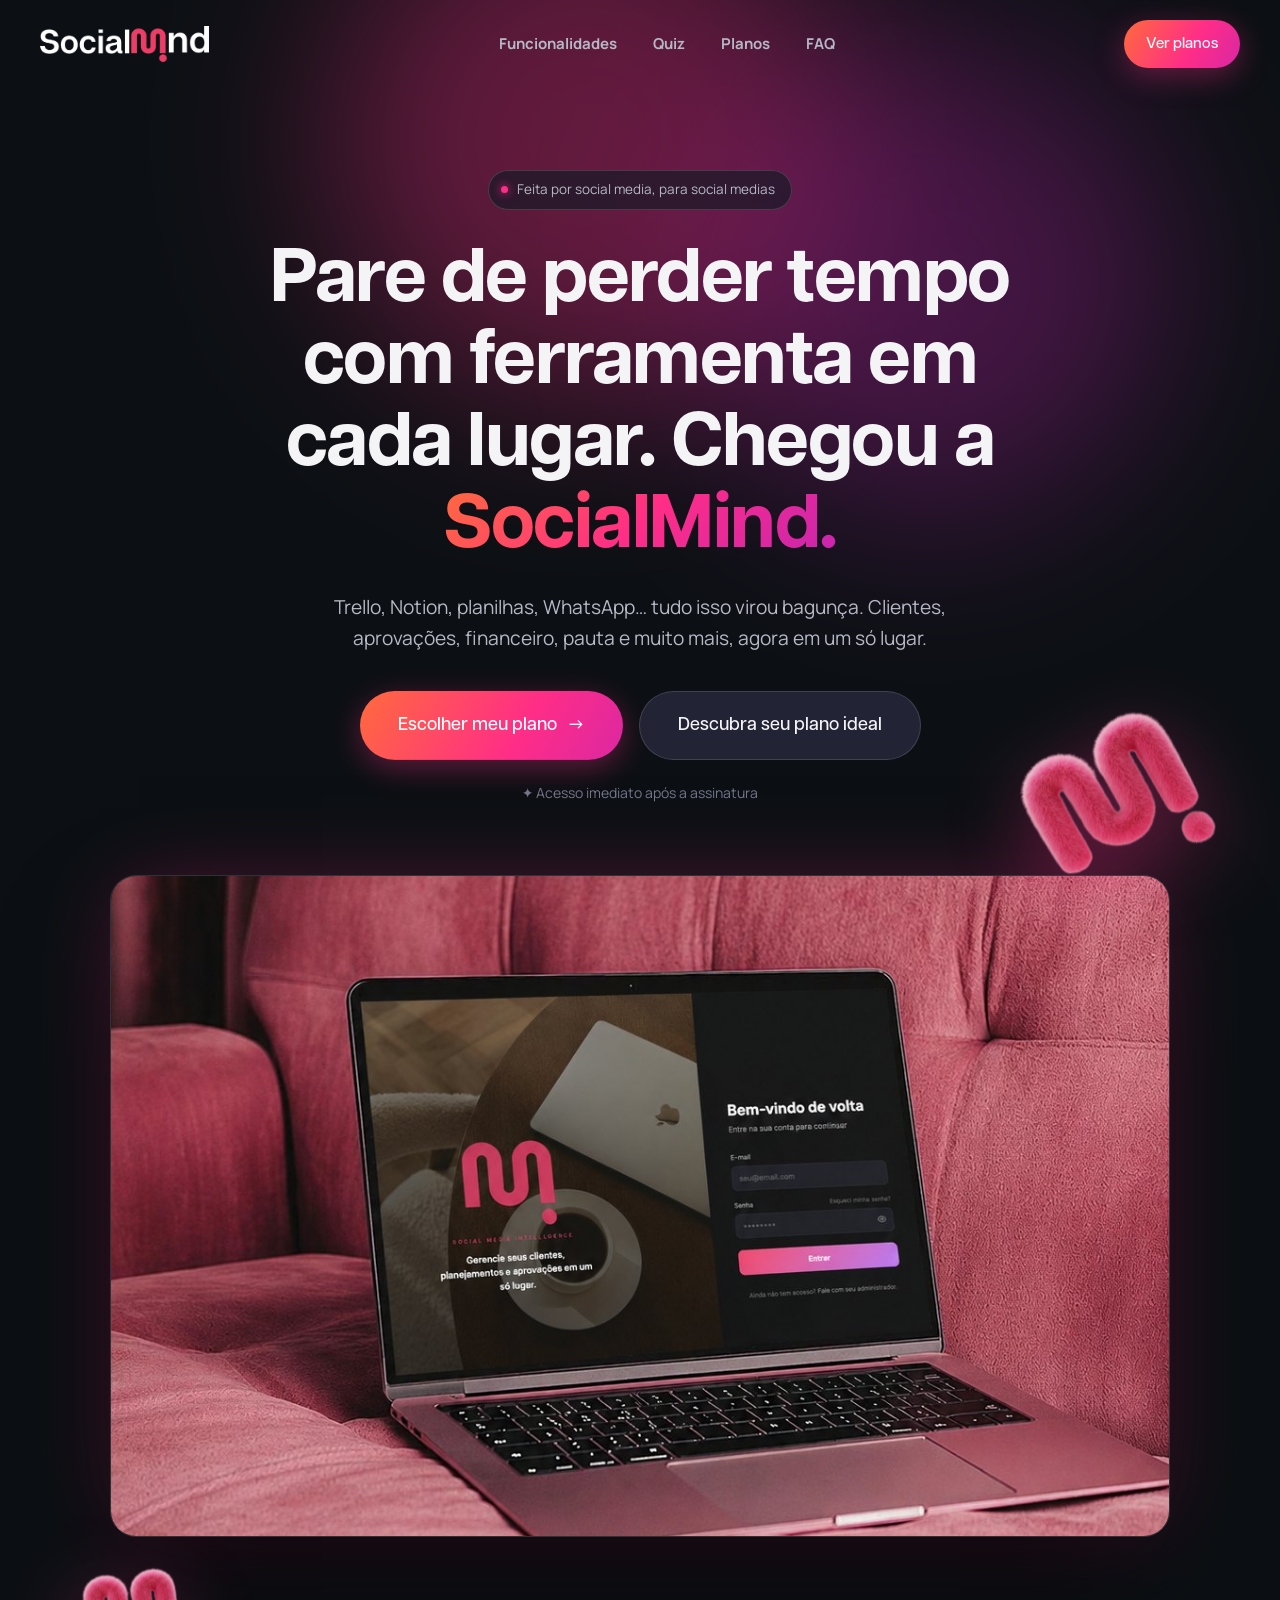
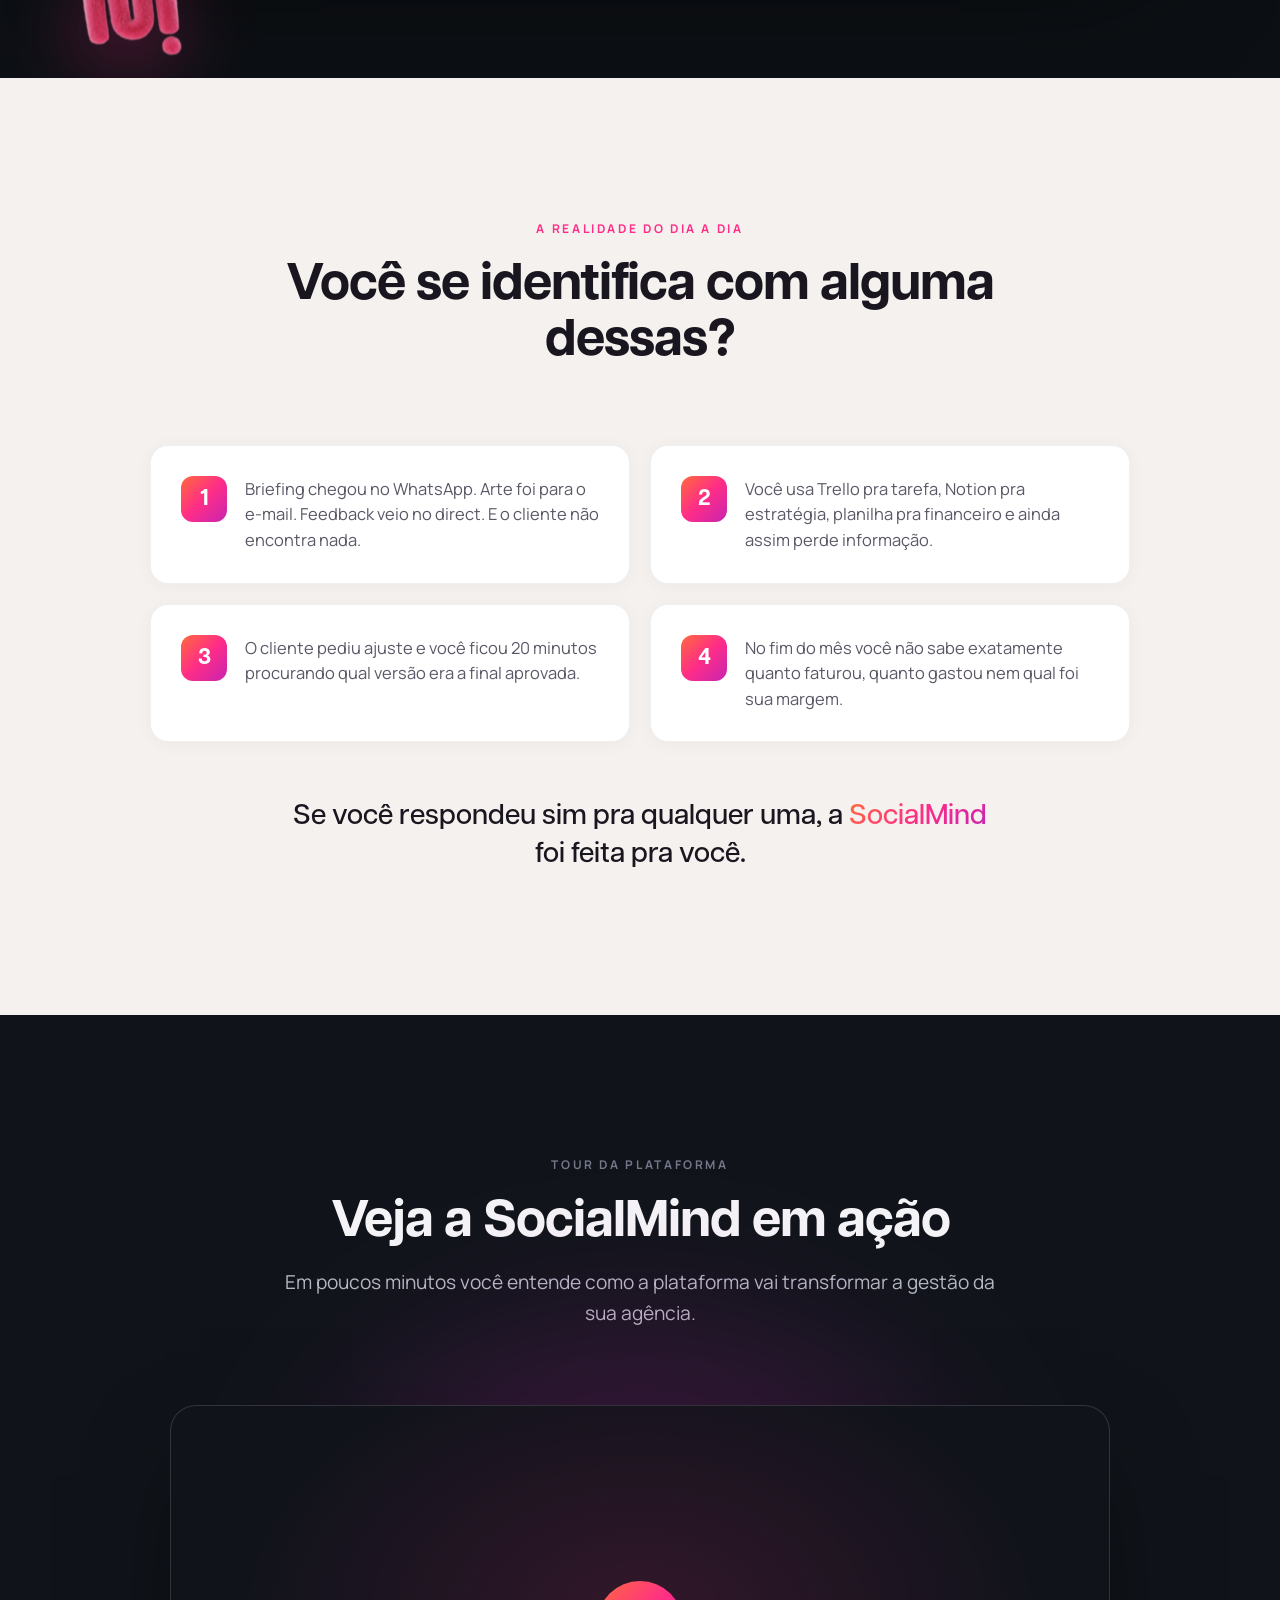
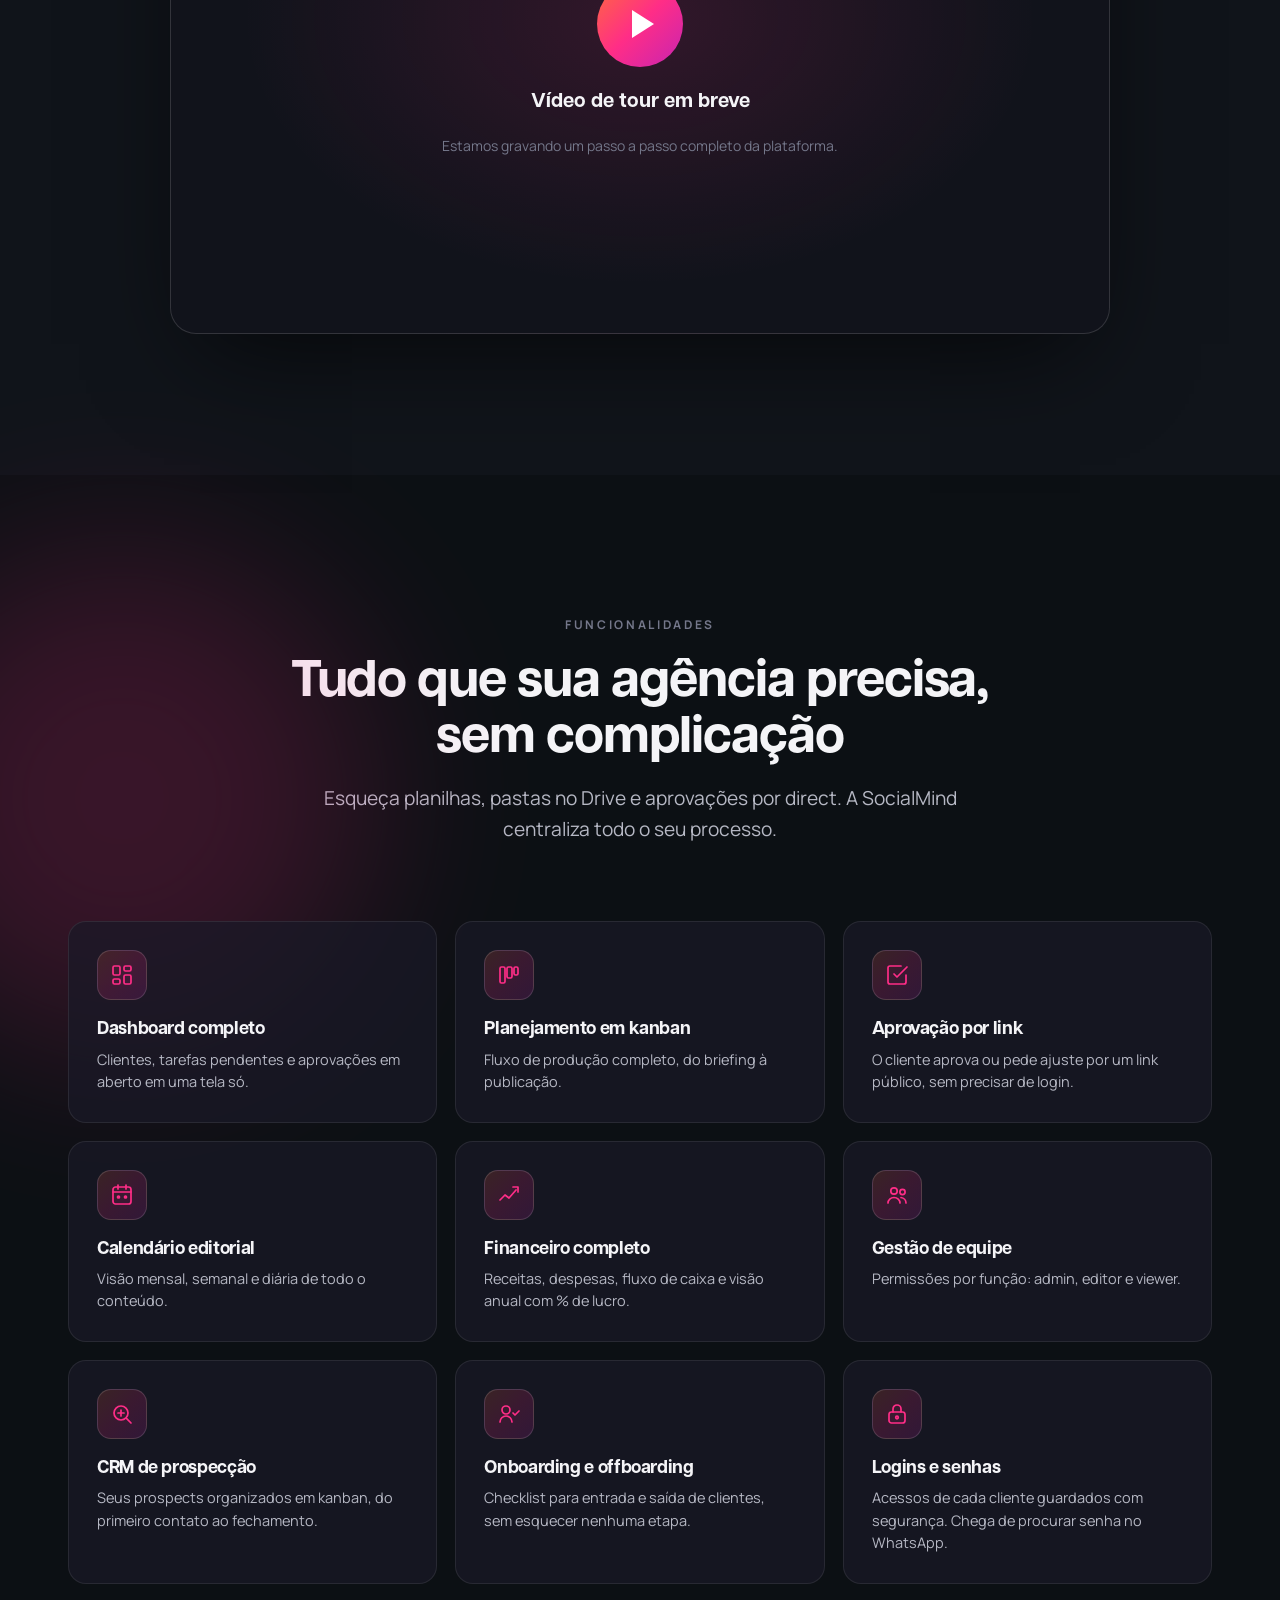
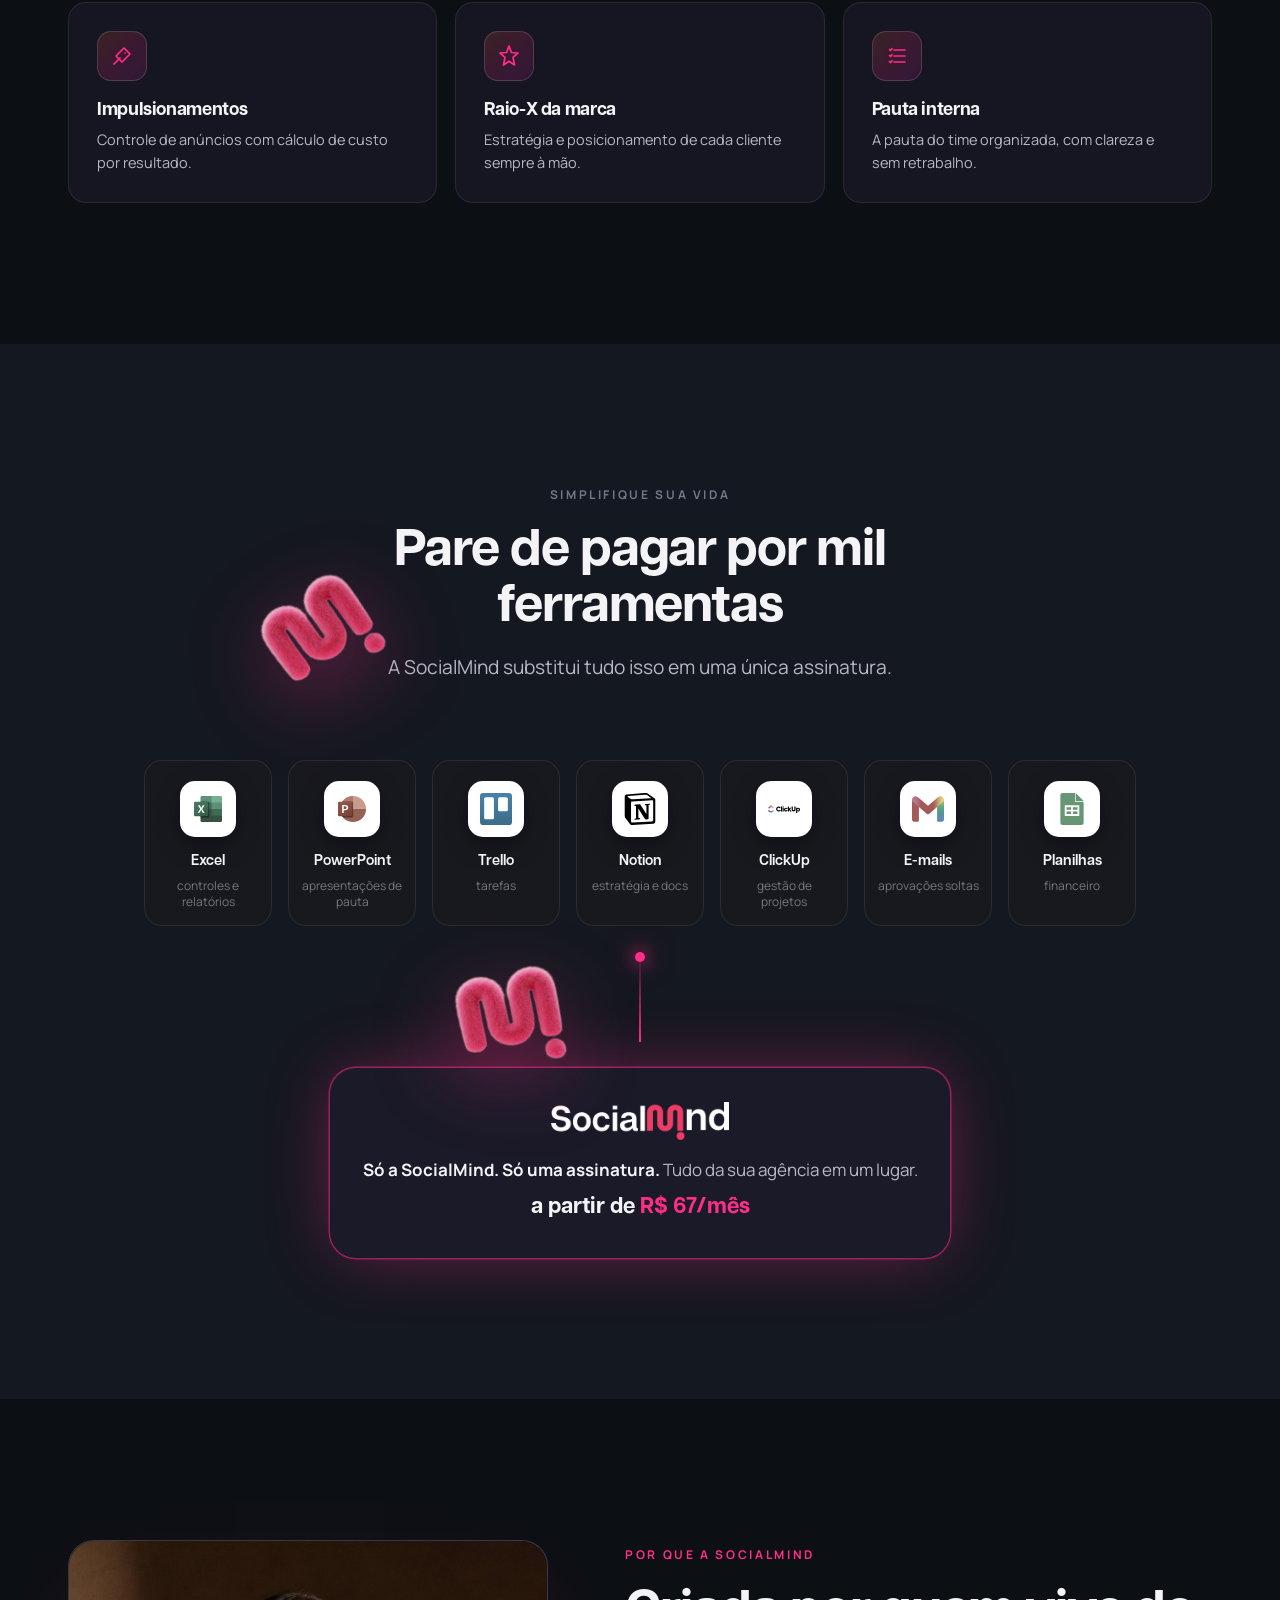
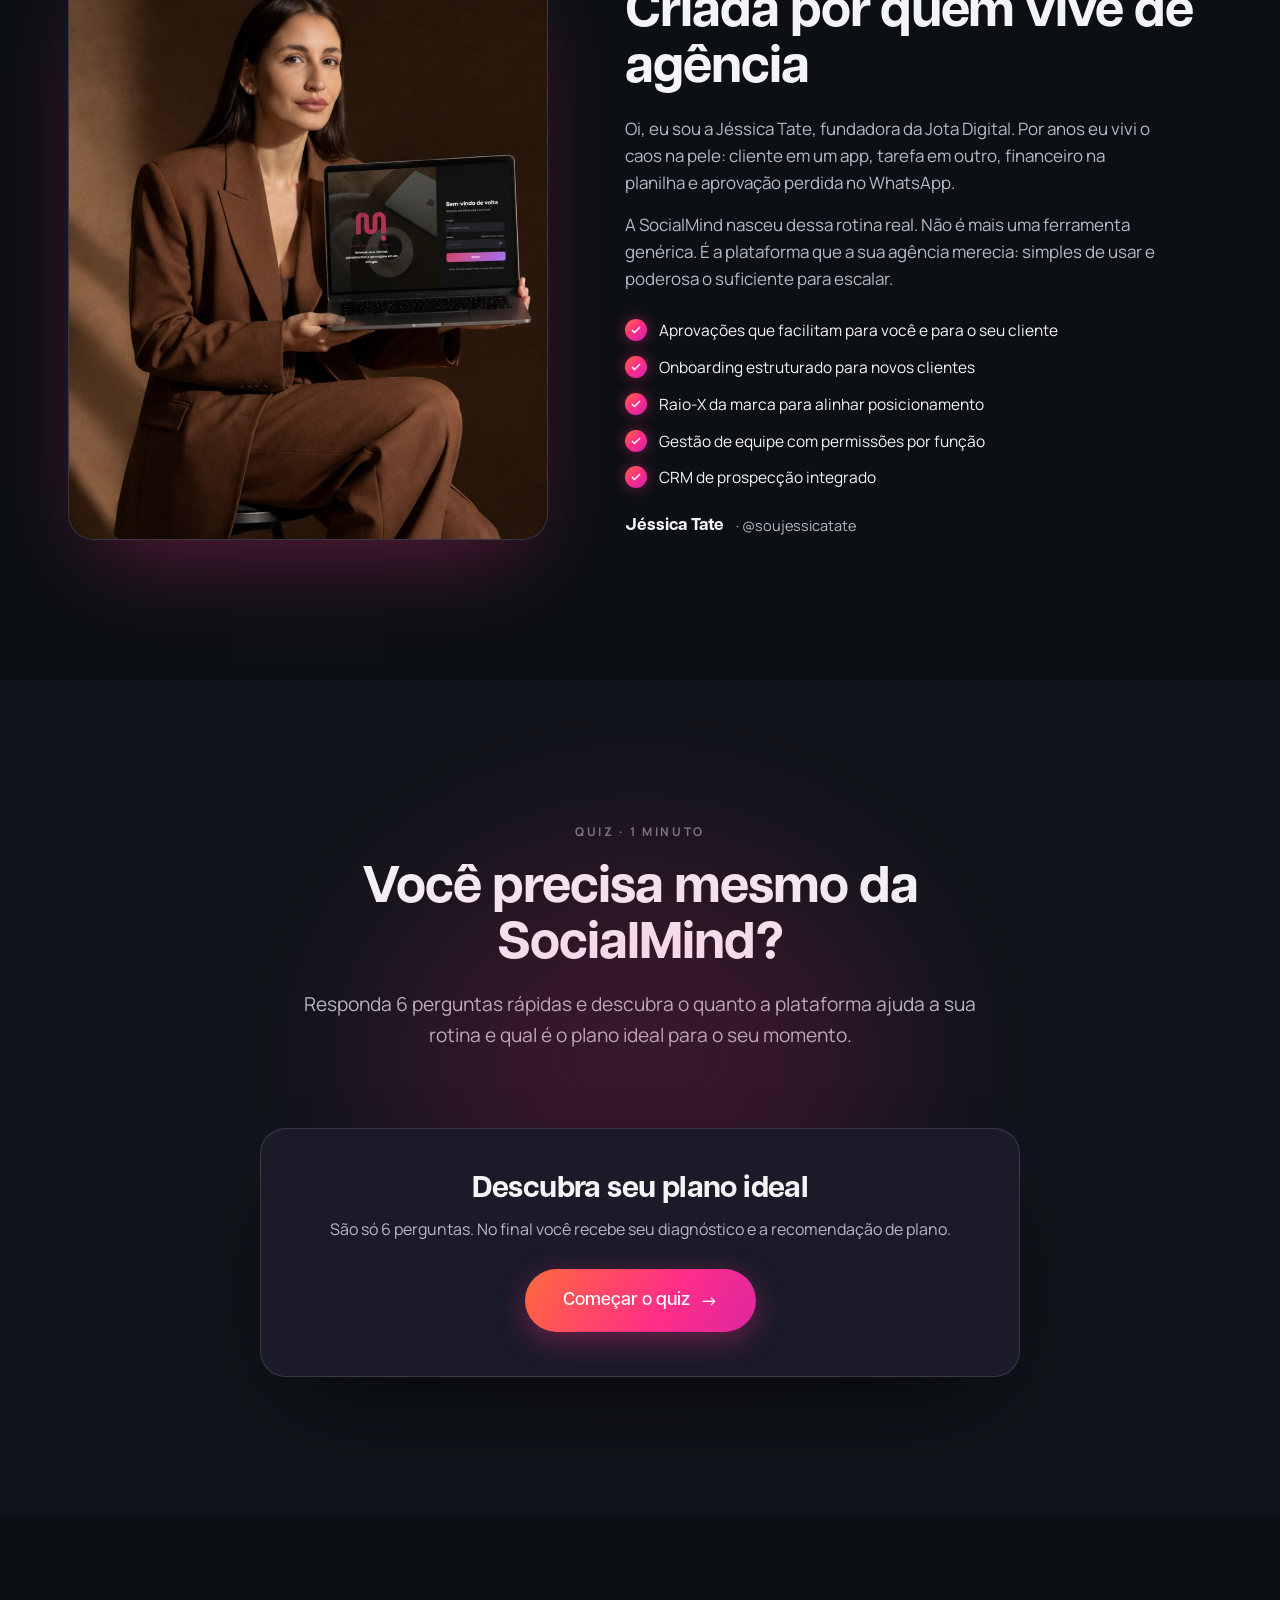
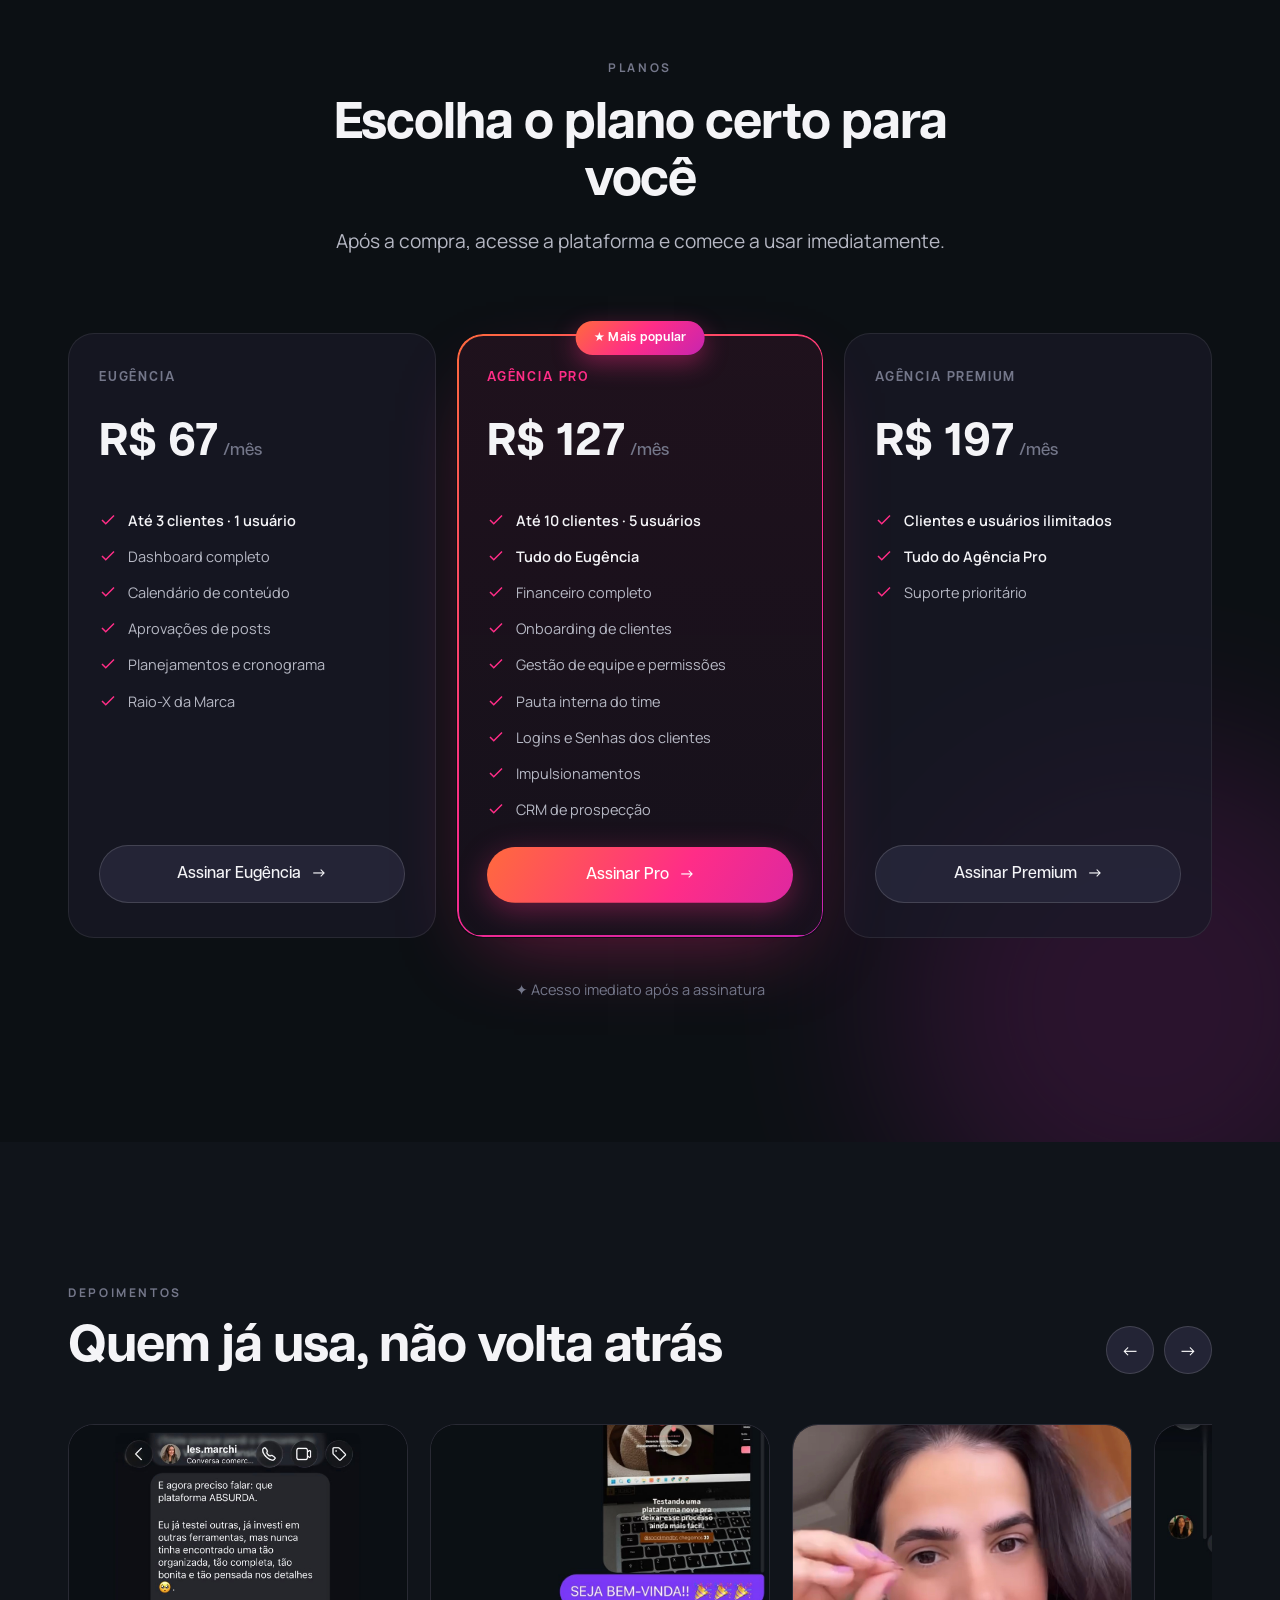
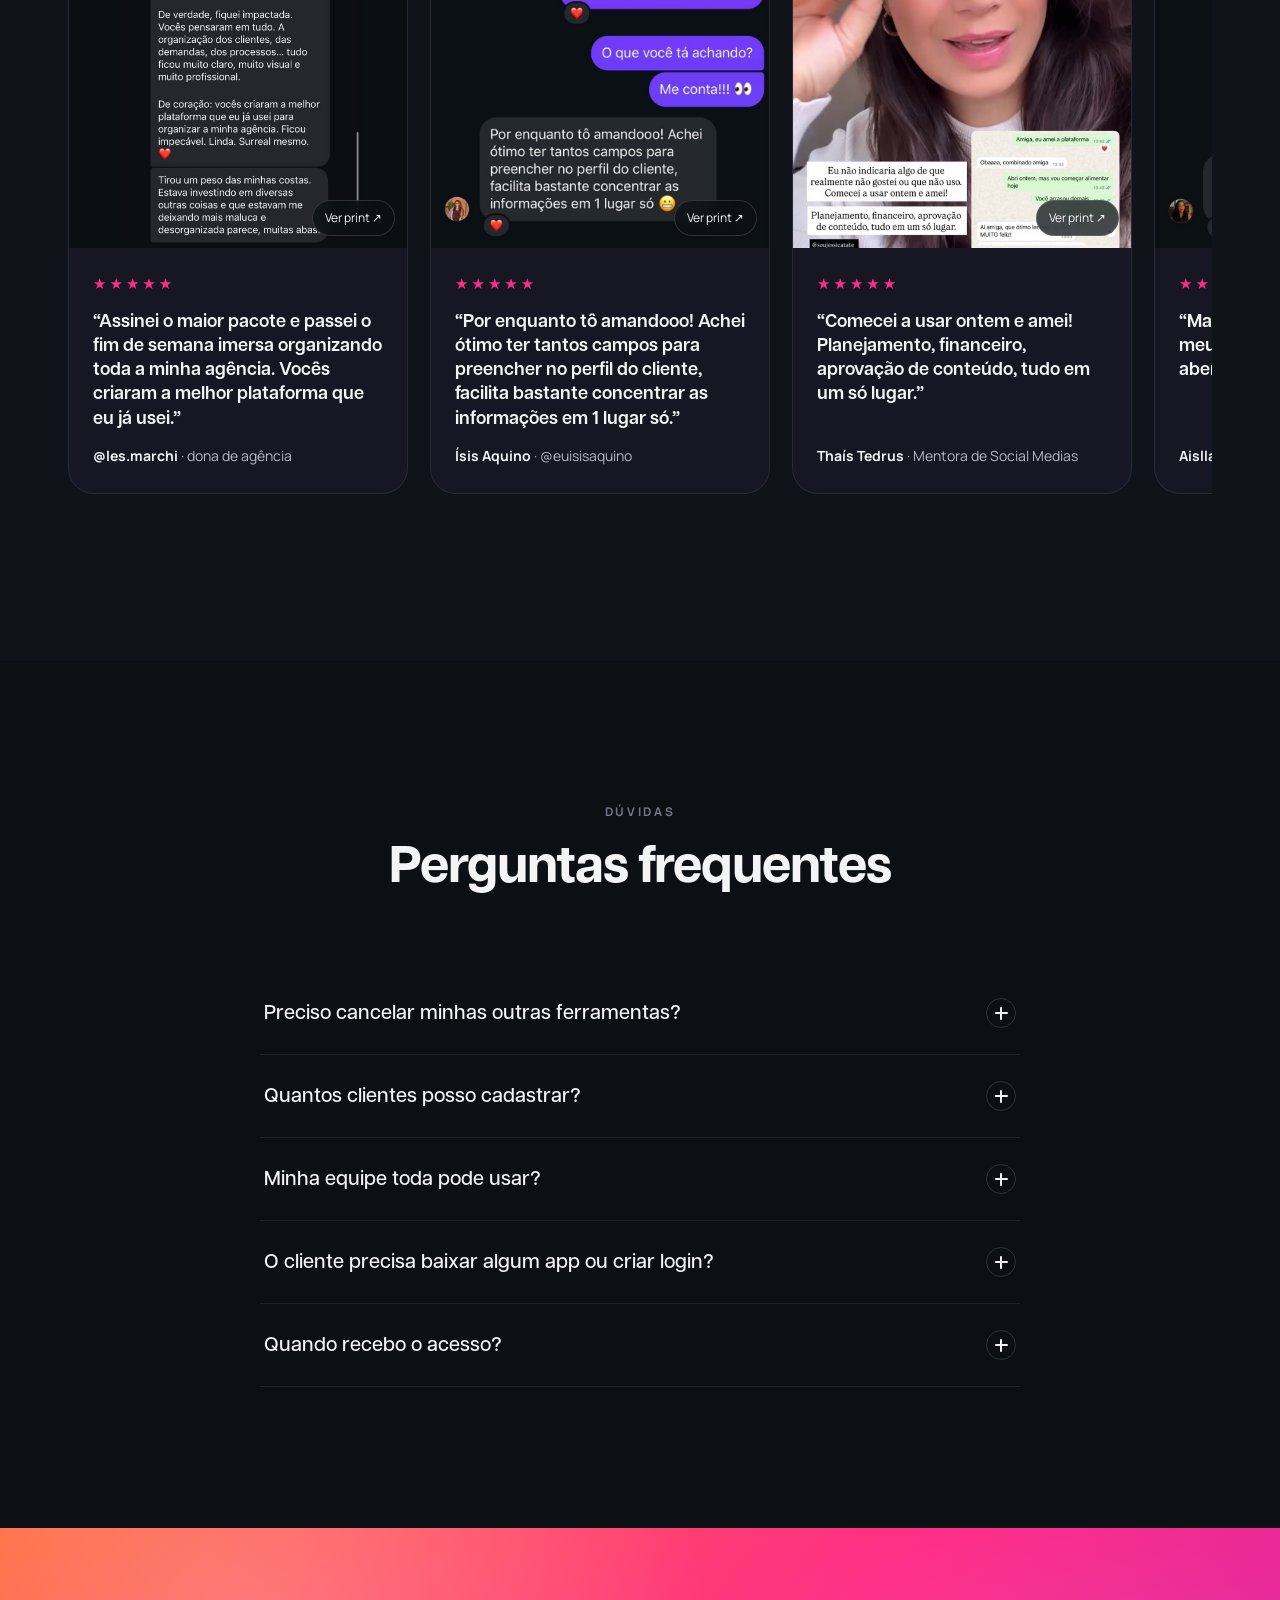
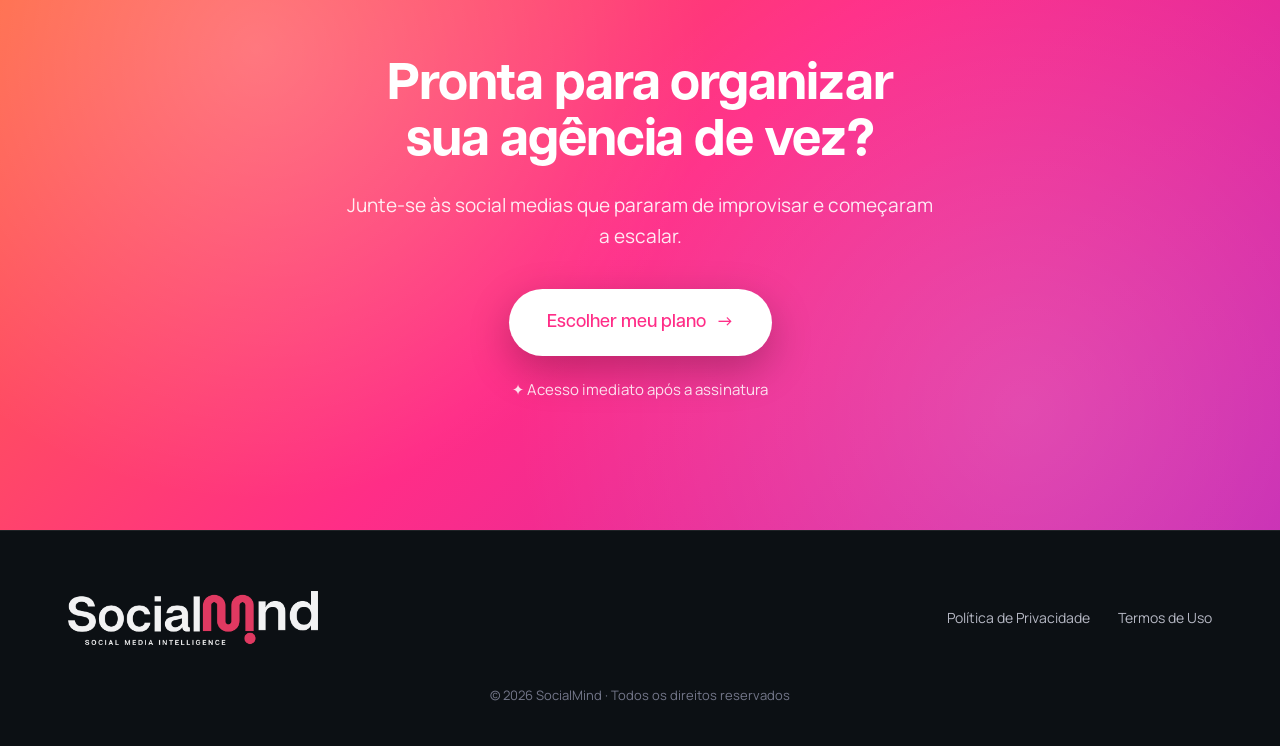
==== commit 6bb44b22: "feat: adicionar Vercel Analytics" ====
--- a/index.html
+++ b/index.html
@@ -252,5 +252,9 @@
 </div>
 </footer>
 <script src="app.js"></script>
+<script>
+window.va = window.va || function () { (window.vaq = window.vaq || []).push(arguments); };
+</script>
+<script defer src="/_vercel/insights/script.js"></script>
 </body>
 </html>
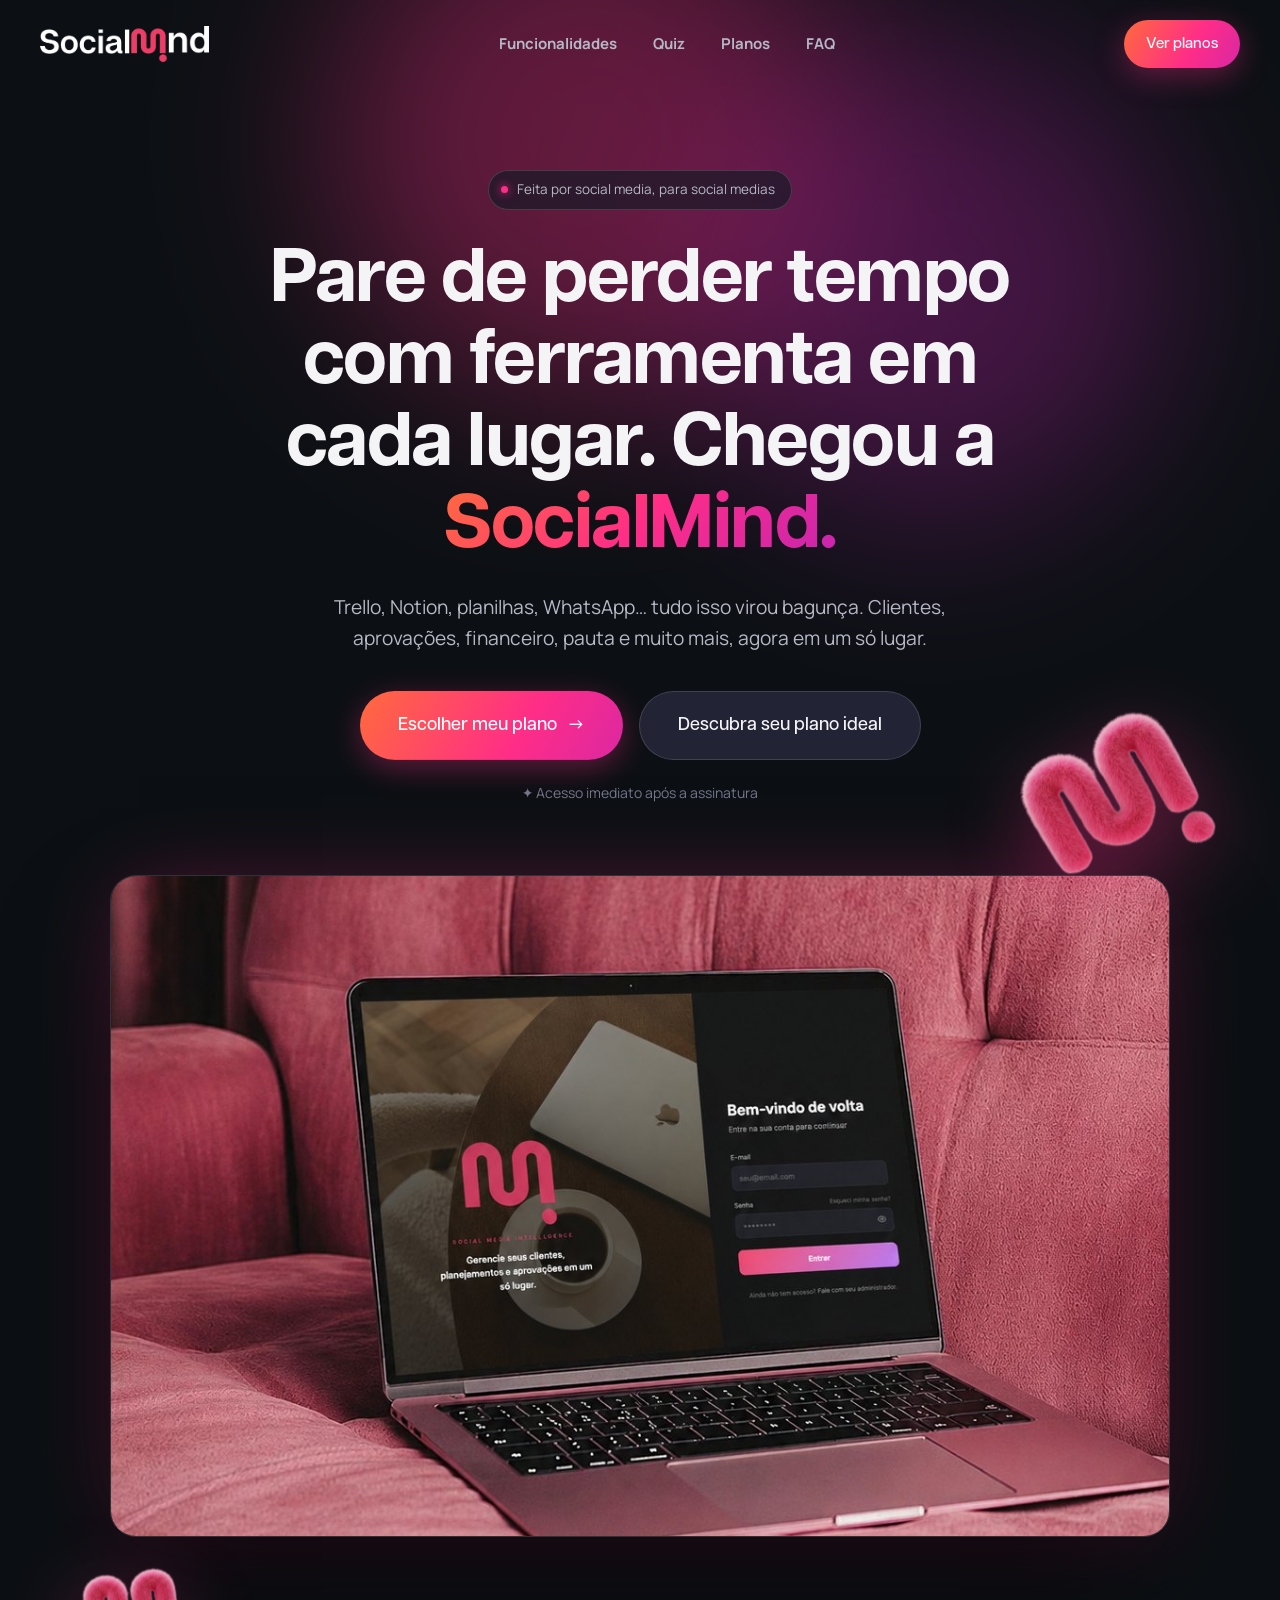
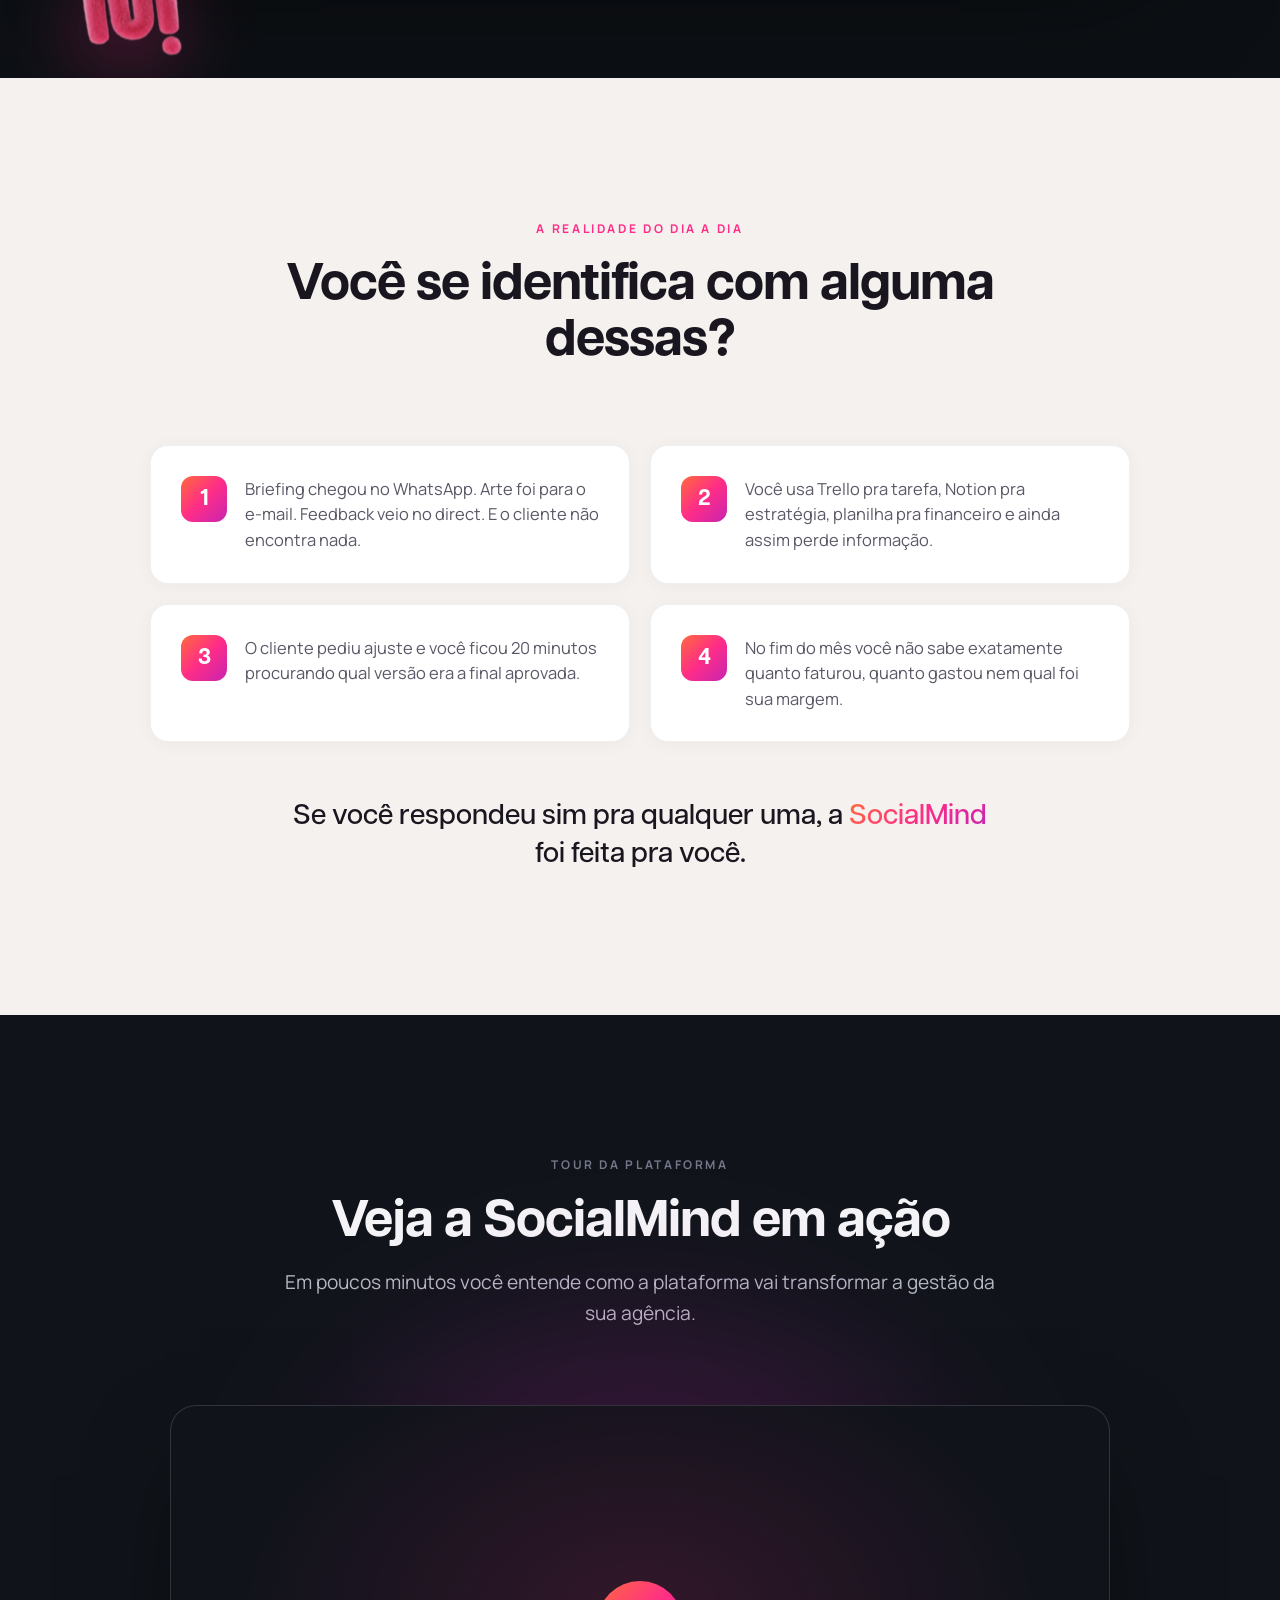
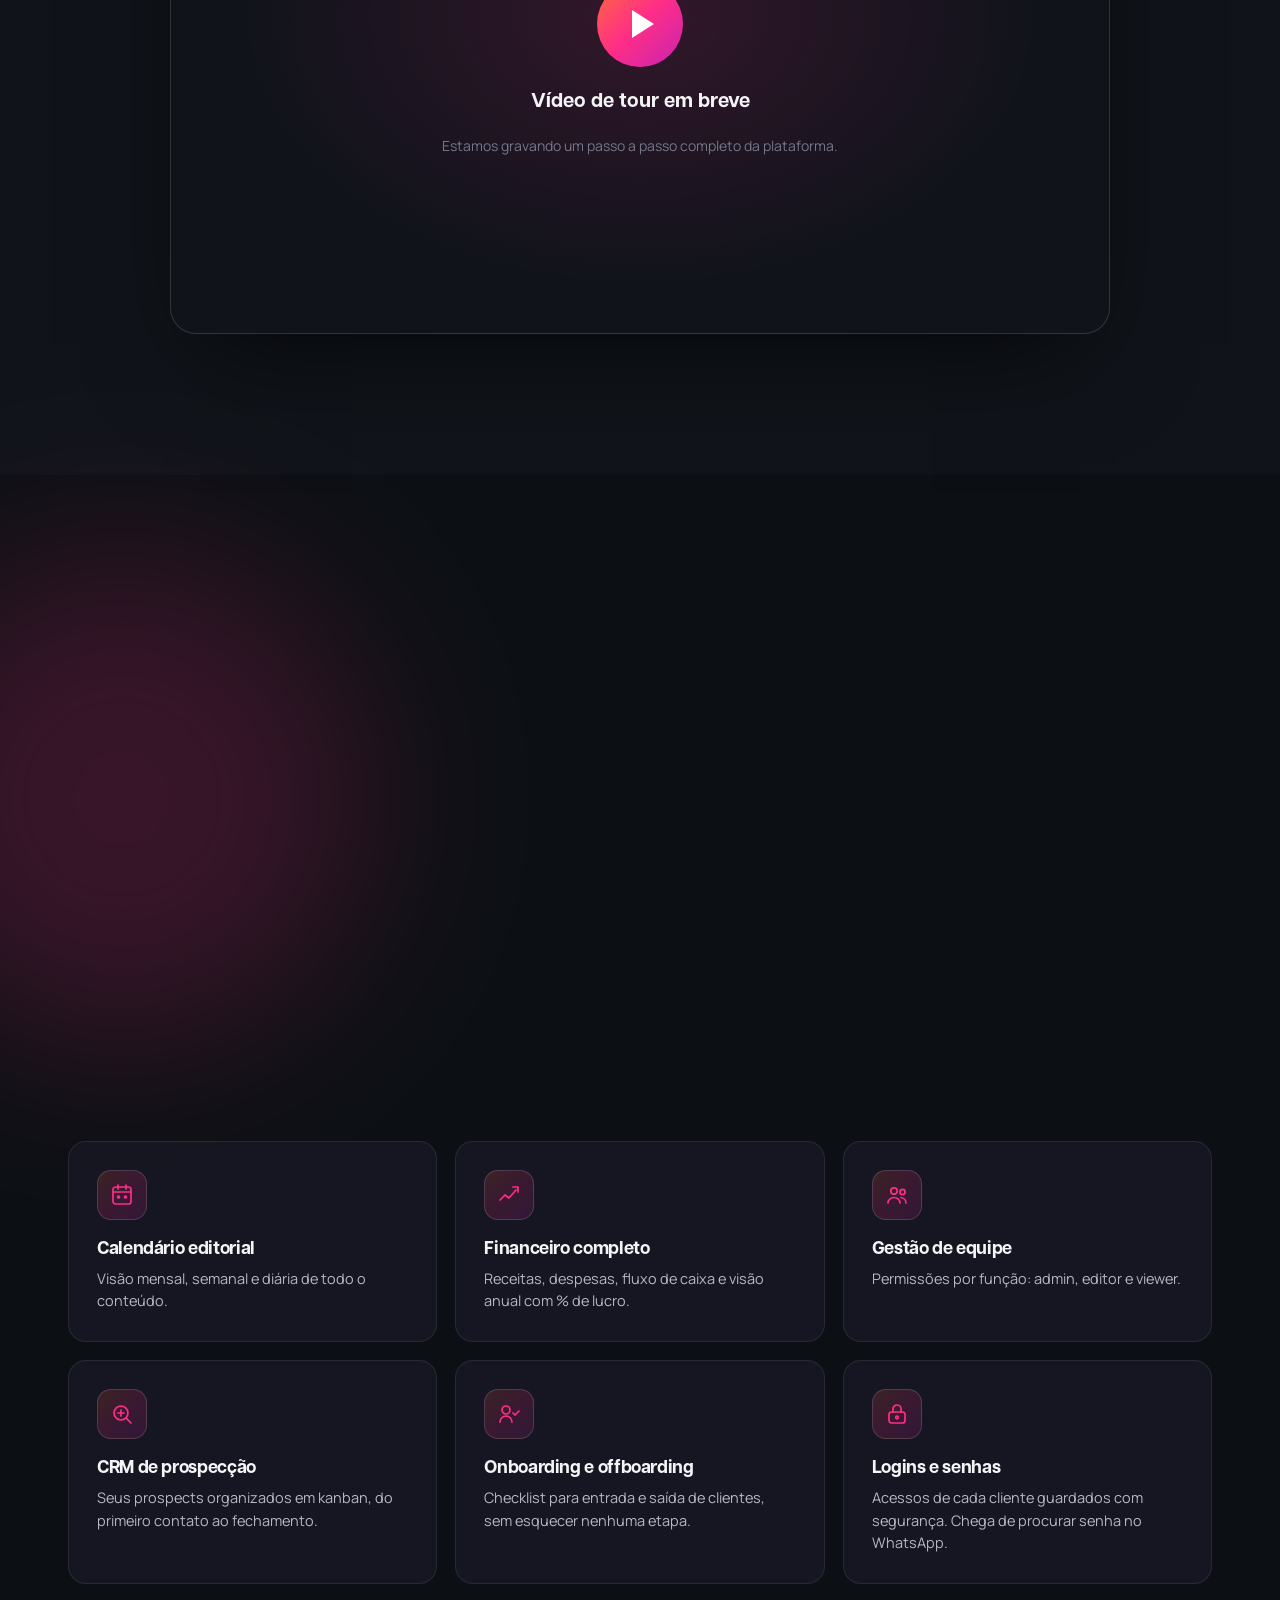
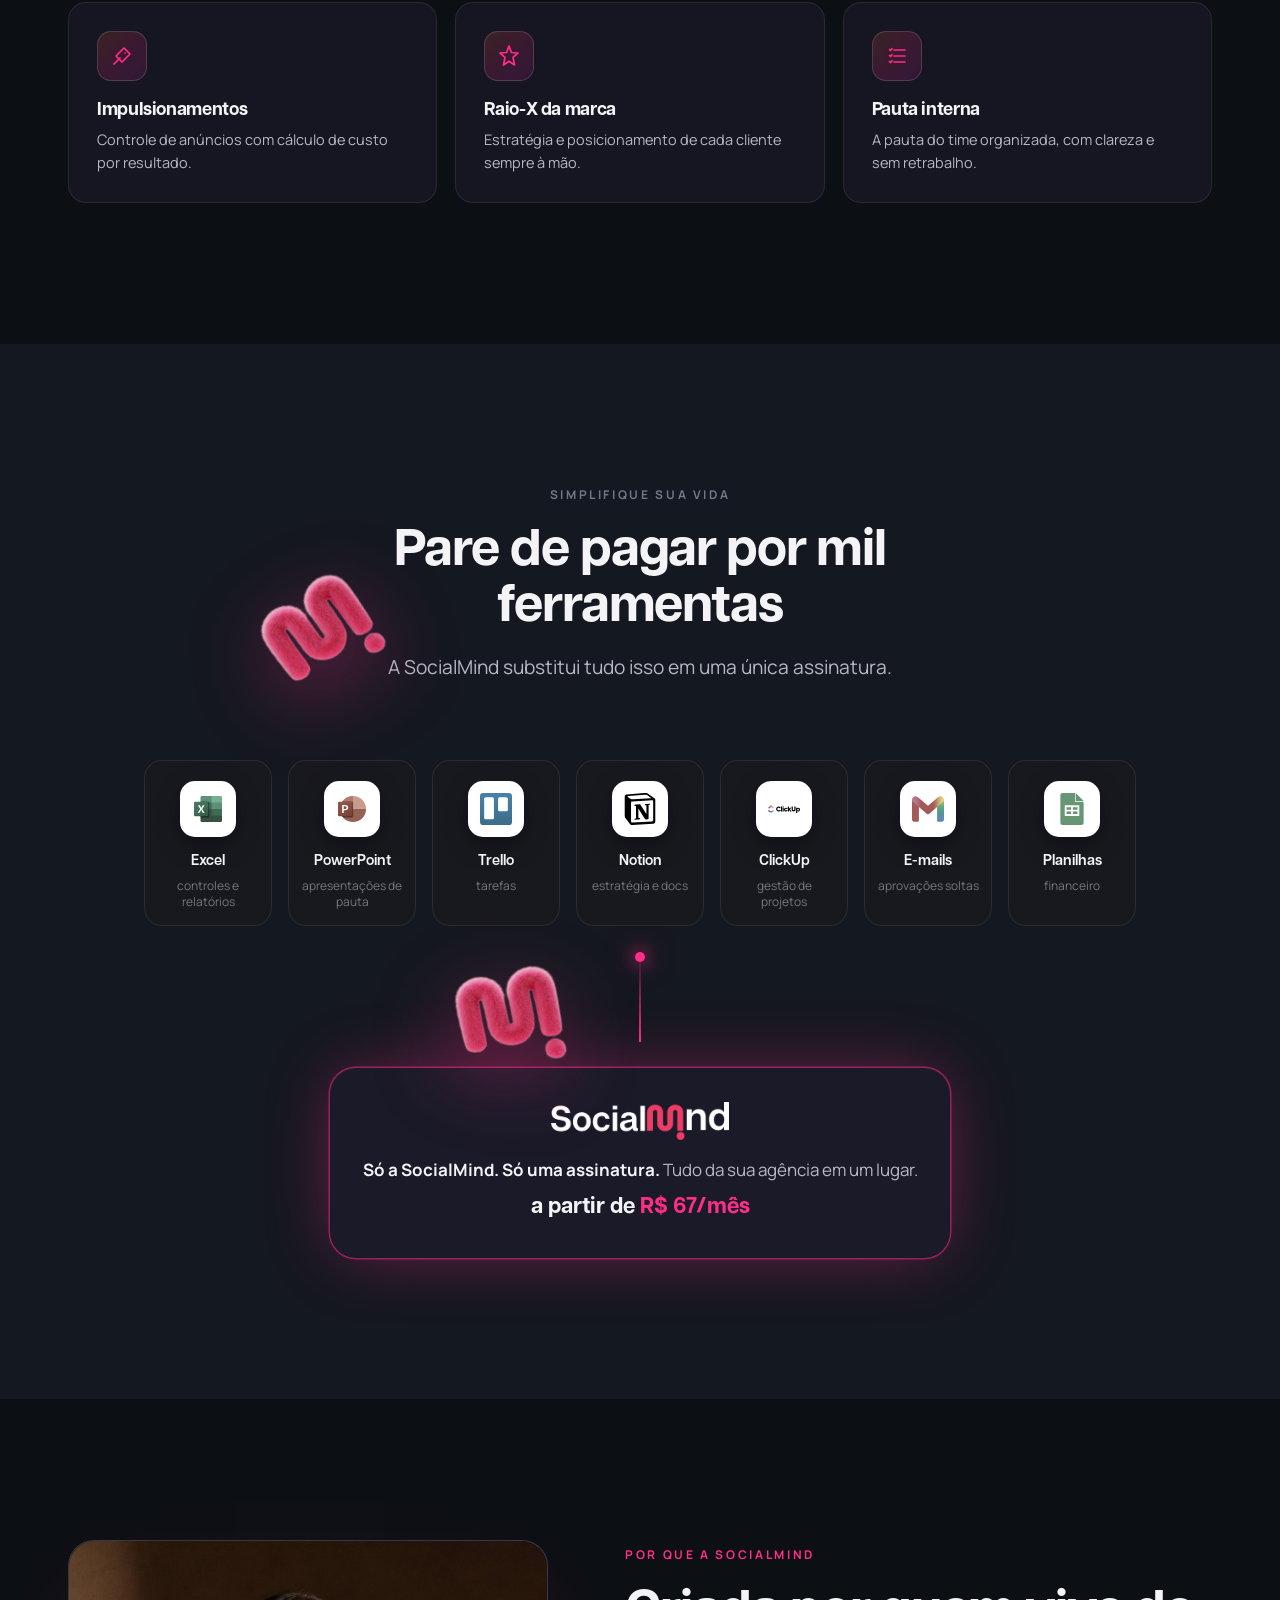
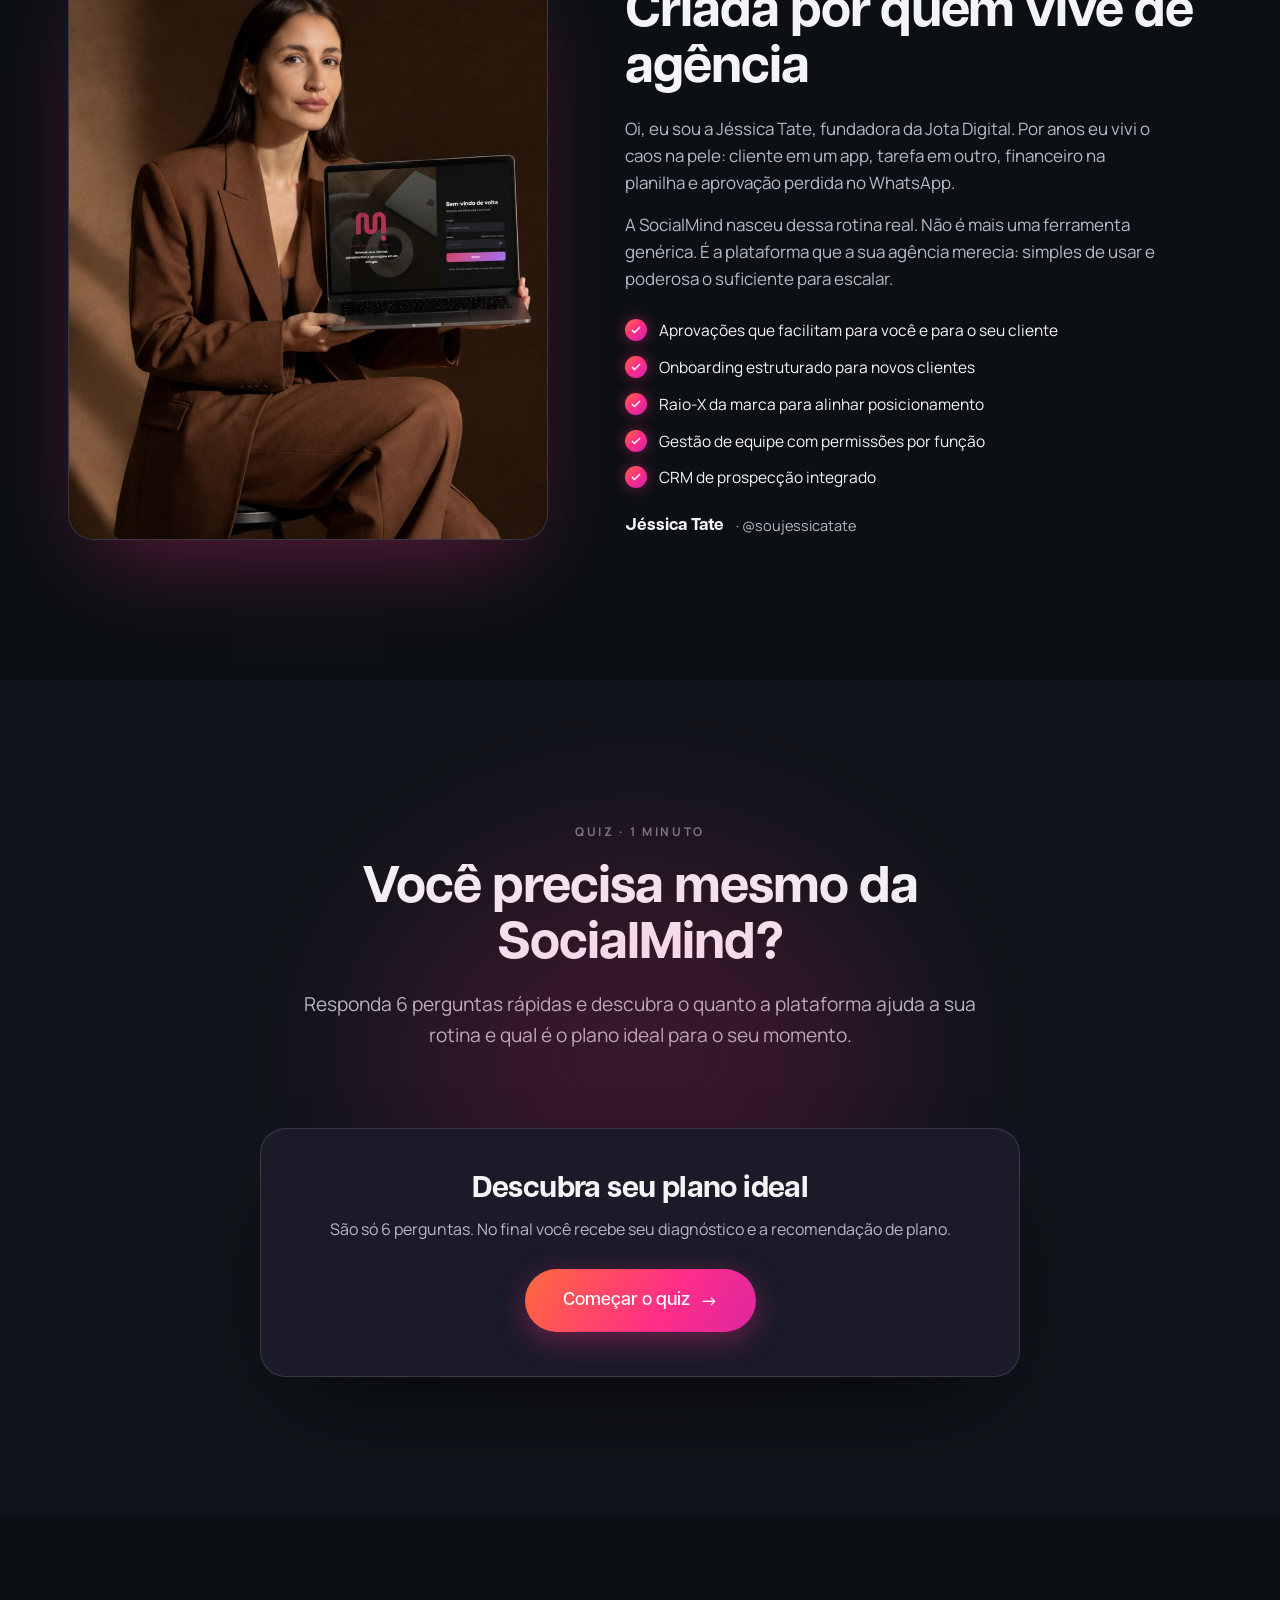
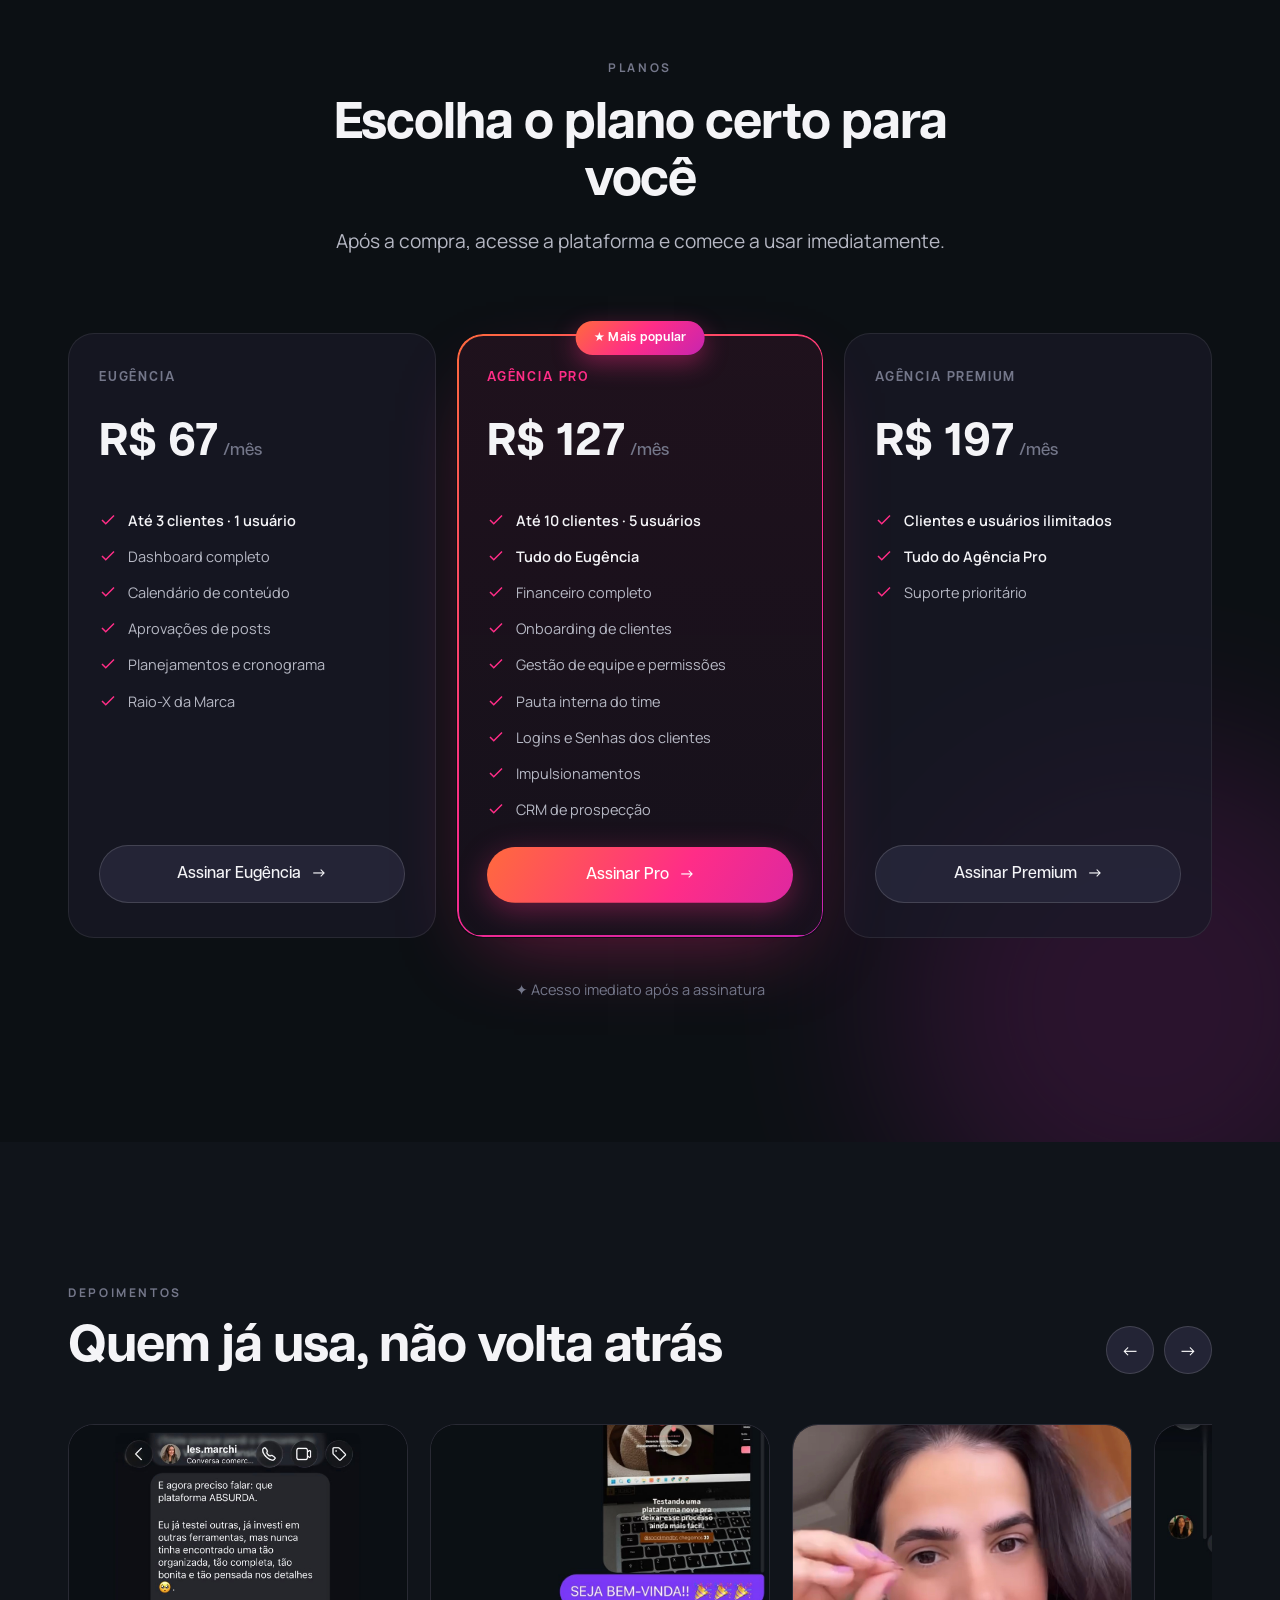
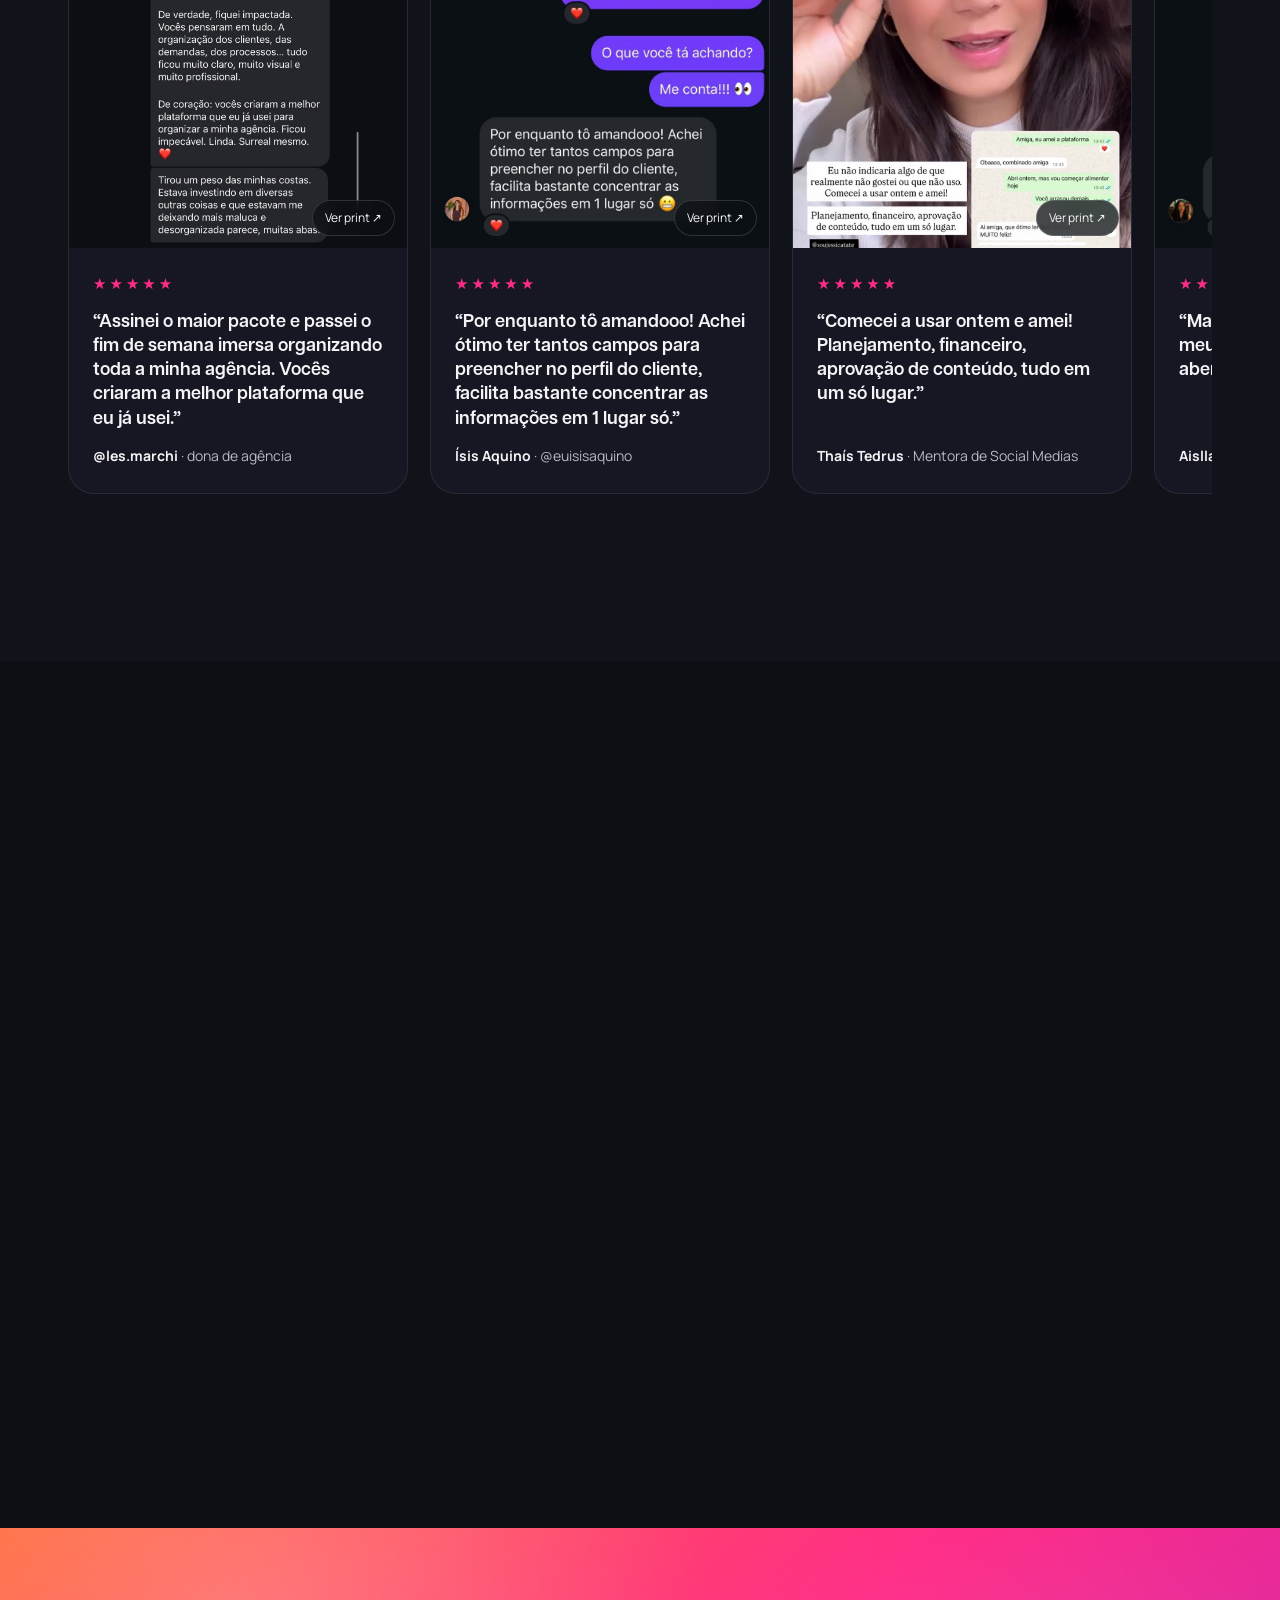
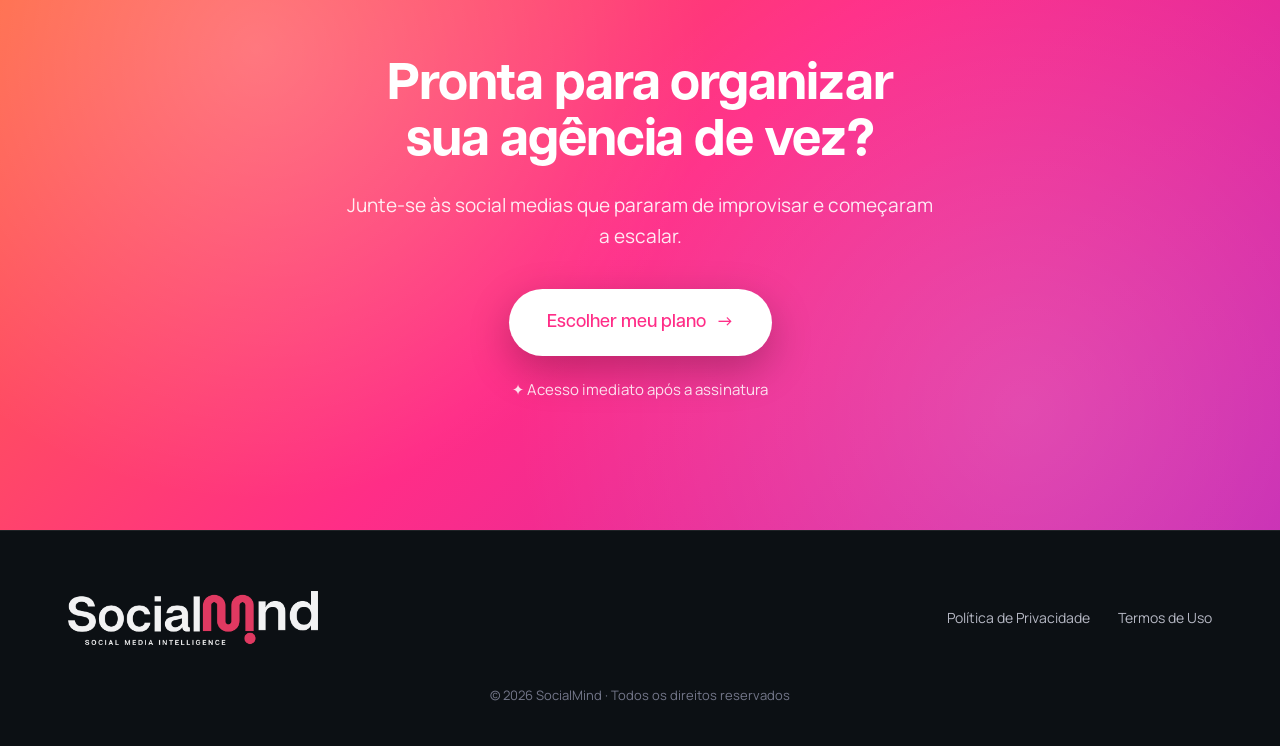
==== commit 483dd812: "feat: propagar UTMs para links de checkout Eduzz" ====
--- a/index.html
+++ b/index.html
@@ -256,5 +256,30 @@
 window.va = window.va || function () { (window.vaq = window.vaq || []).push(arguments); };
 </script>
 <script defer src="/_vercel/insights/script.js"></script>
+<script>
+(function() {
+  // Captura todos os parâmetros UTM e outros da URL atual
+  const params = new URLSearchParams(window.location.search);
+  const utmParams = new URLSearchParams();
+
+  // Parâmetros a propagar
+  const keys = ['utm_source', 'utm_medium', 'utm_campaign', 'utm_term', 'utm_content', 'fbclid', 'gclid', 'ref'];
+  keys.forEach(key => {
+    if (params.has(key)) utmParams.set(key, params.get(key));
+  });
+
+  const utmString = utmParams.toString();
+  if (!utmString) return; // Sem UTMs, não faz nada
+
+  // Atualiza todos os links da Eduzz na página
+  document.querySelectorAll('a[href*="sun.eduzz.com"]').forEach(function(link) {
+    const url = new URL(link.href);
+    utmParams.forEach(function(value, key) {
+      url.searchParams.set(key, value);
+    });
+    link.href = url.toString();
+  });
+})();
+</script>
 </body>
 </html>
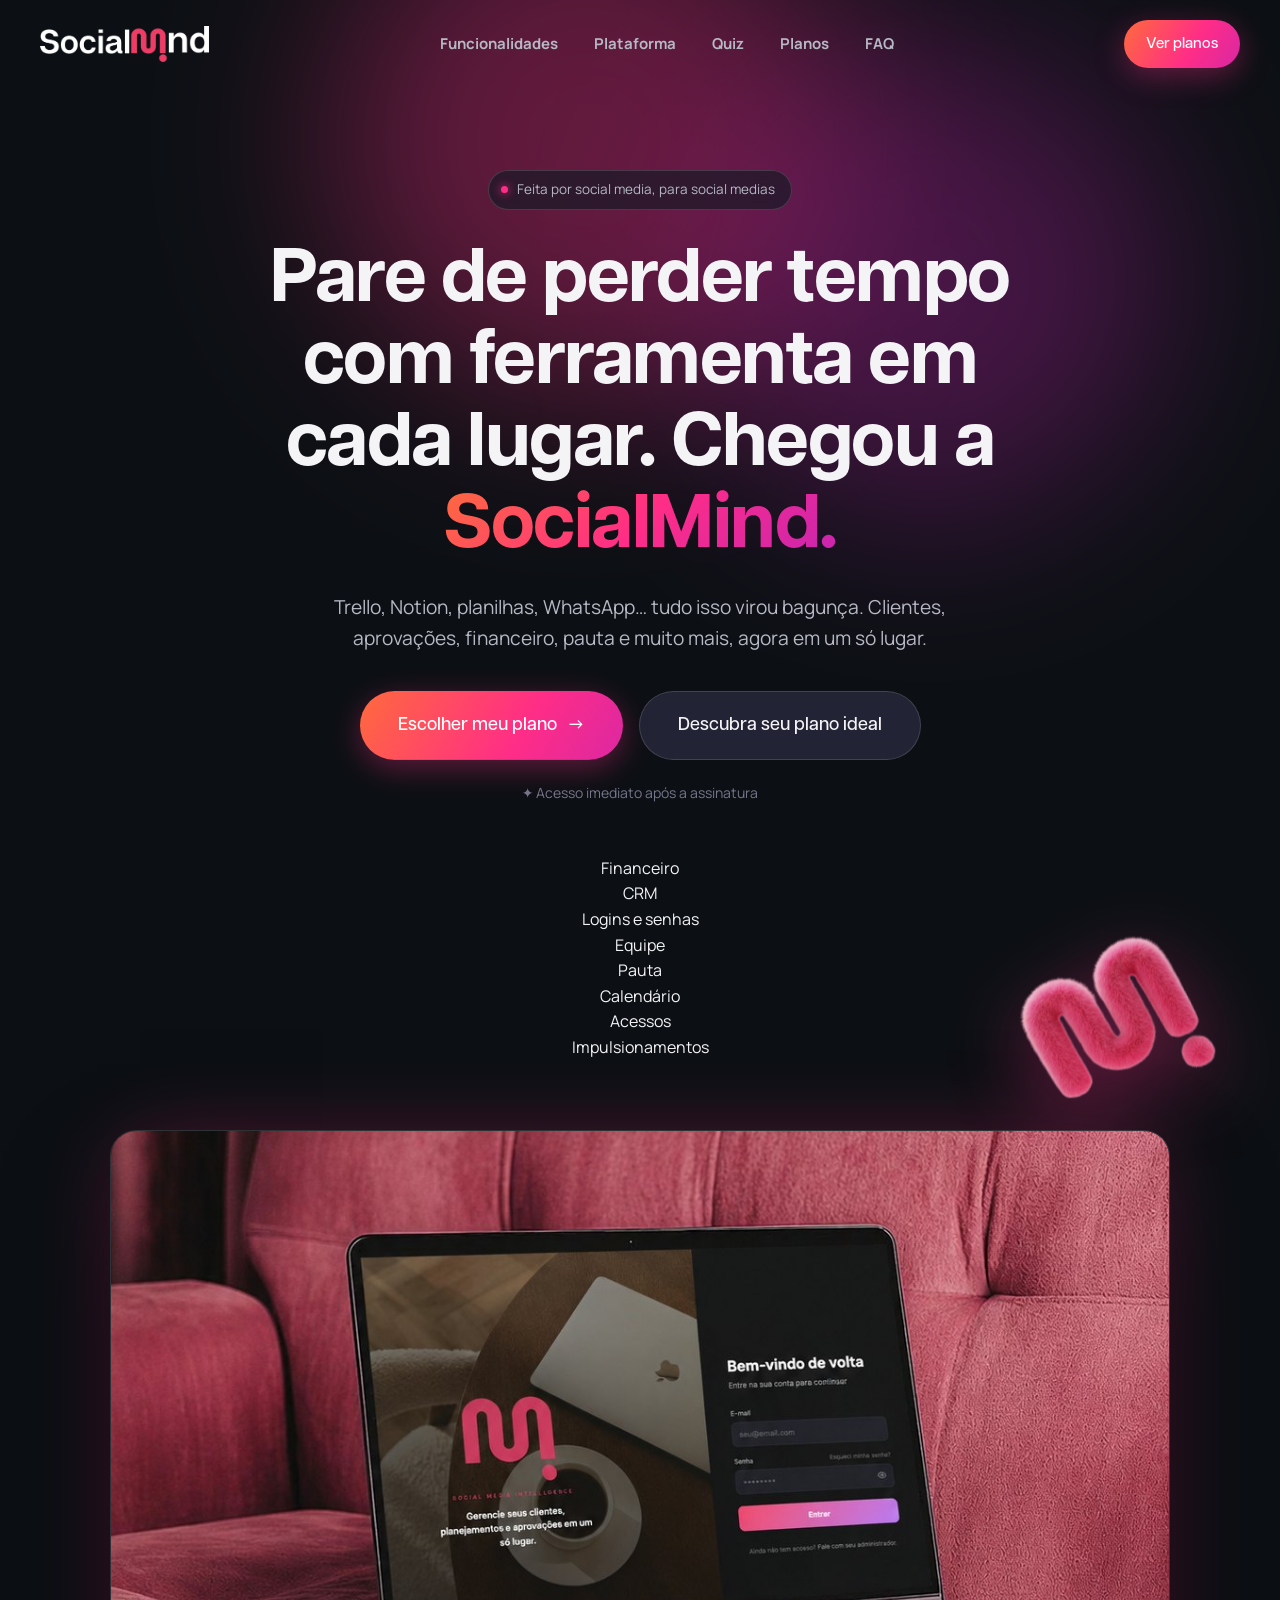
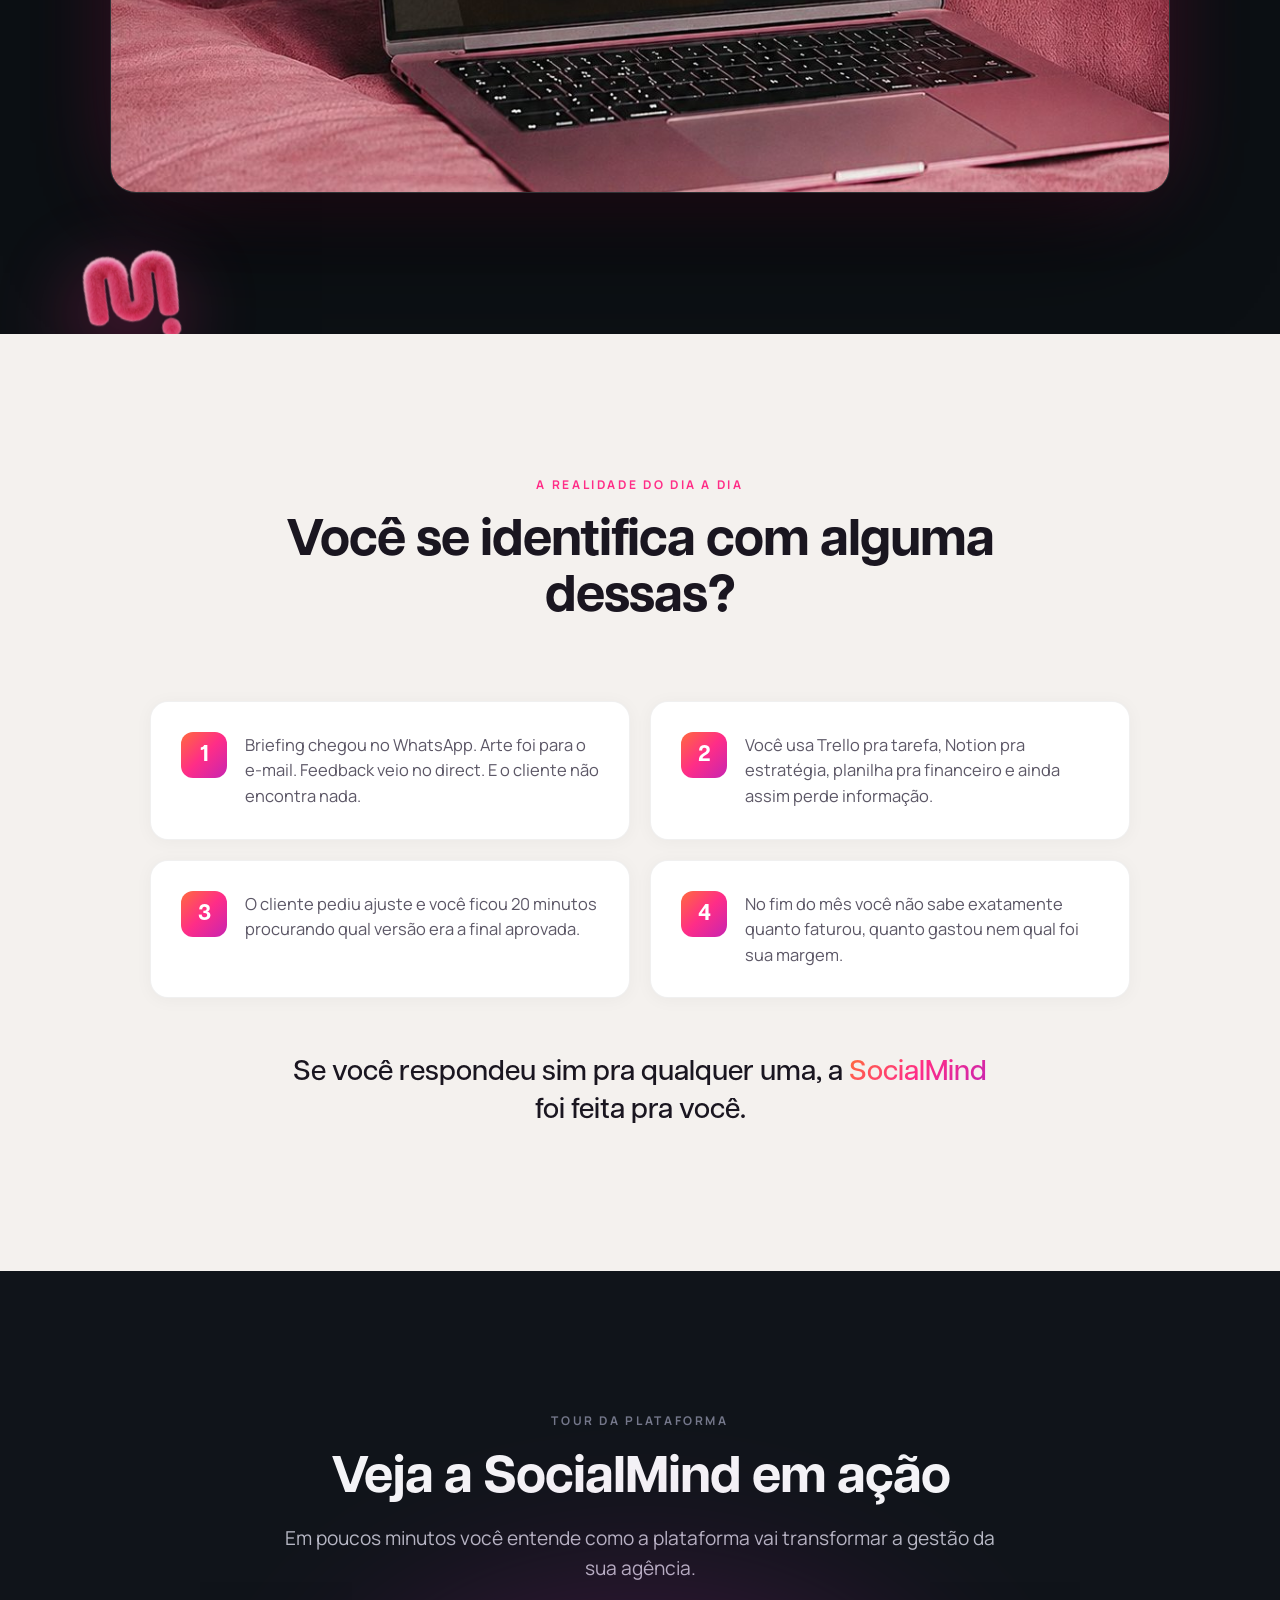
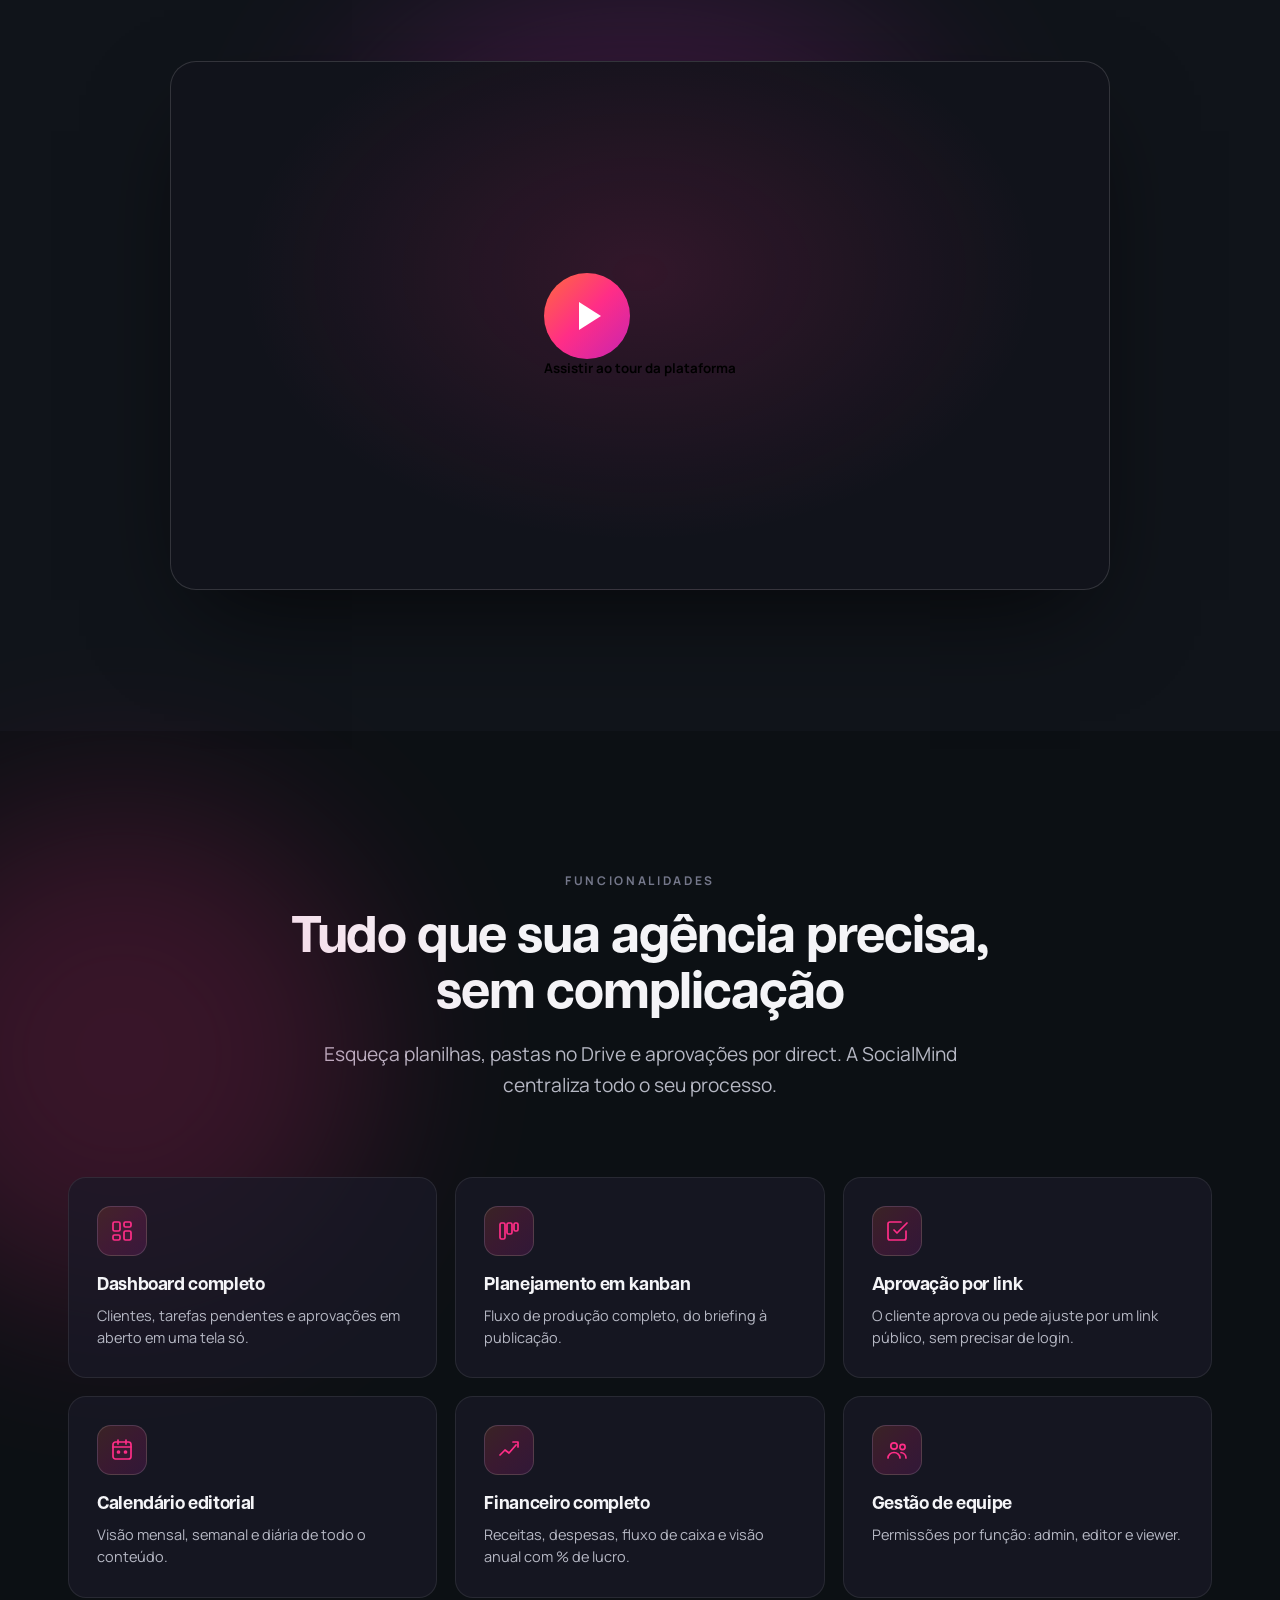
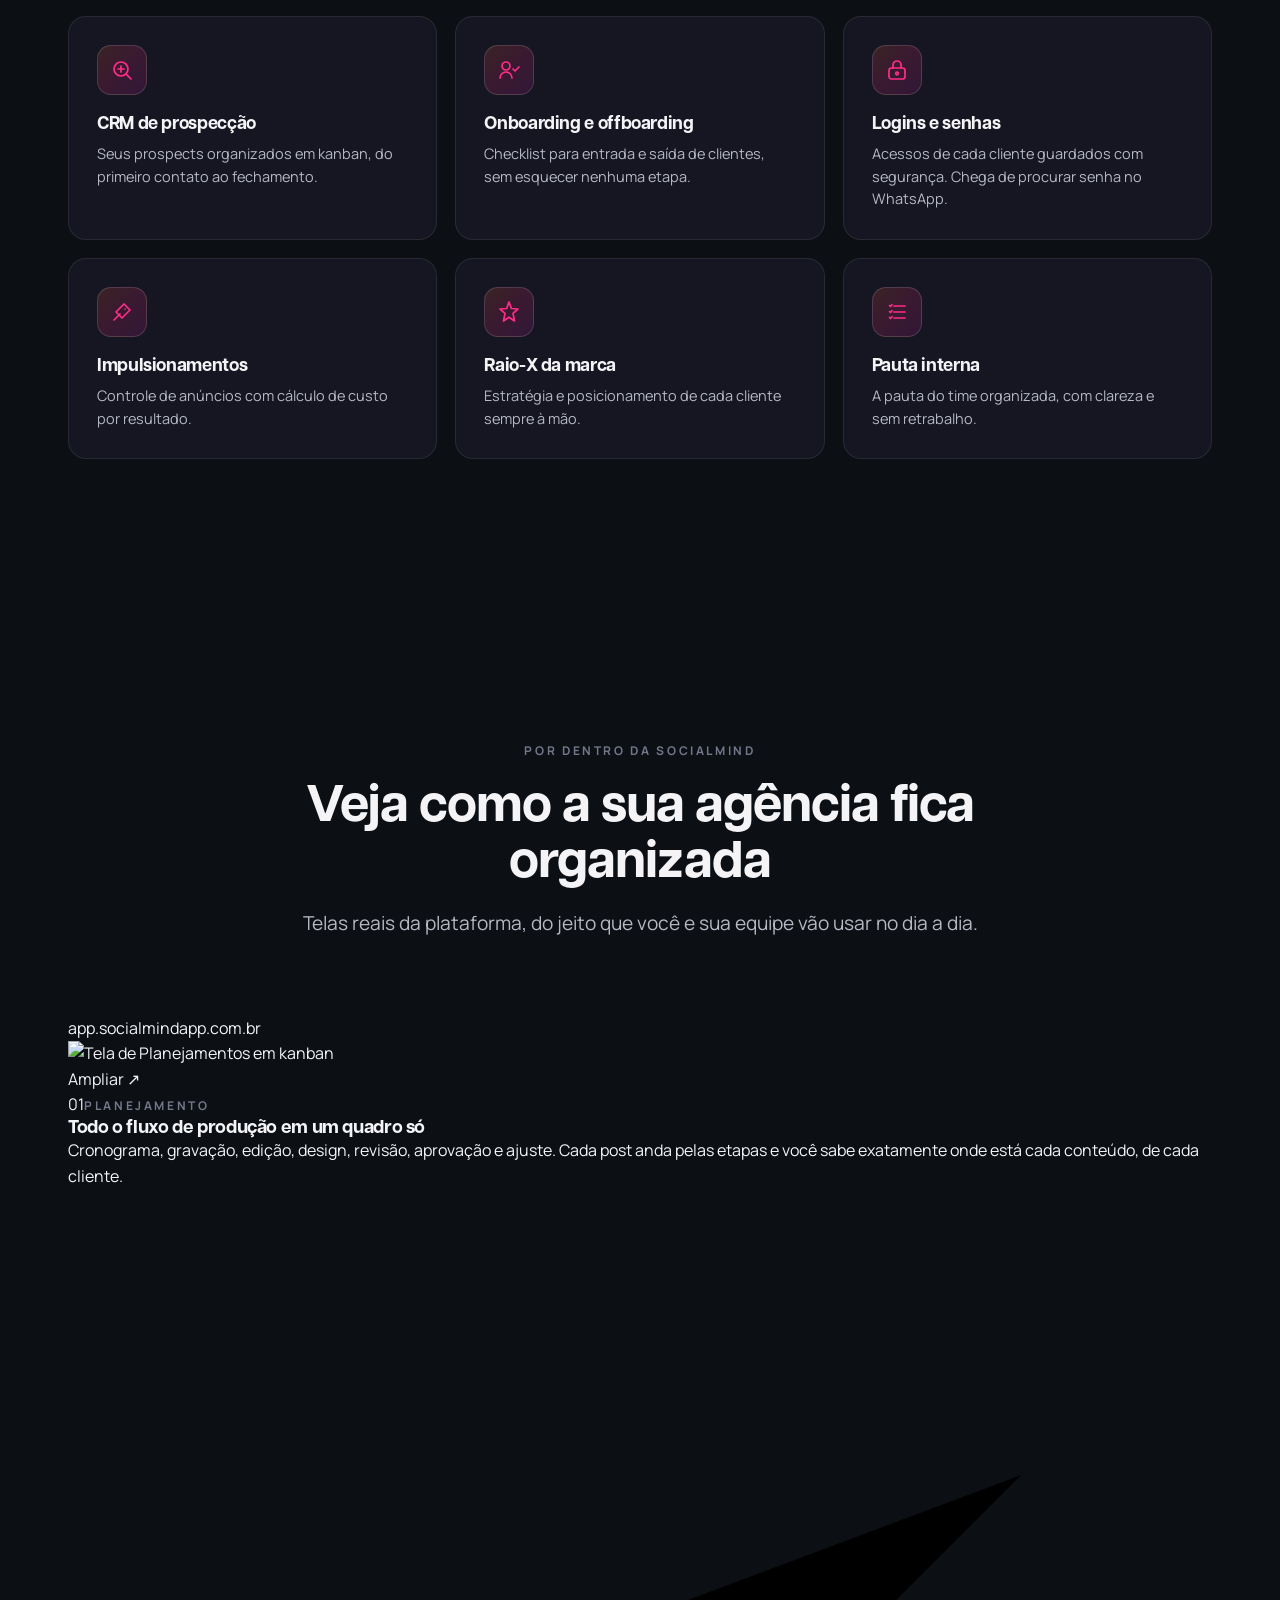
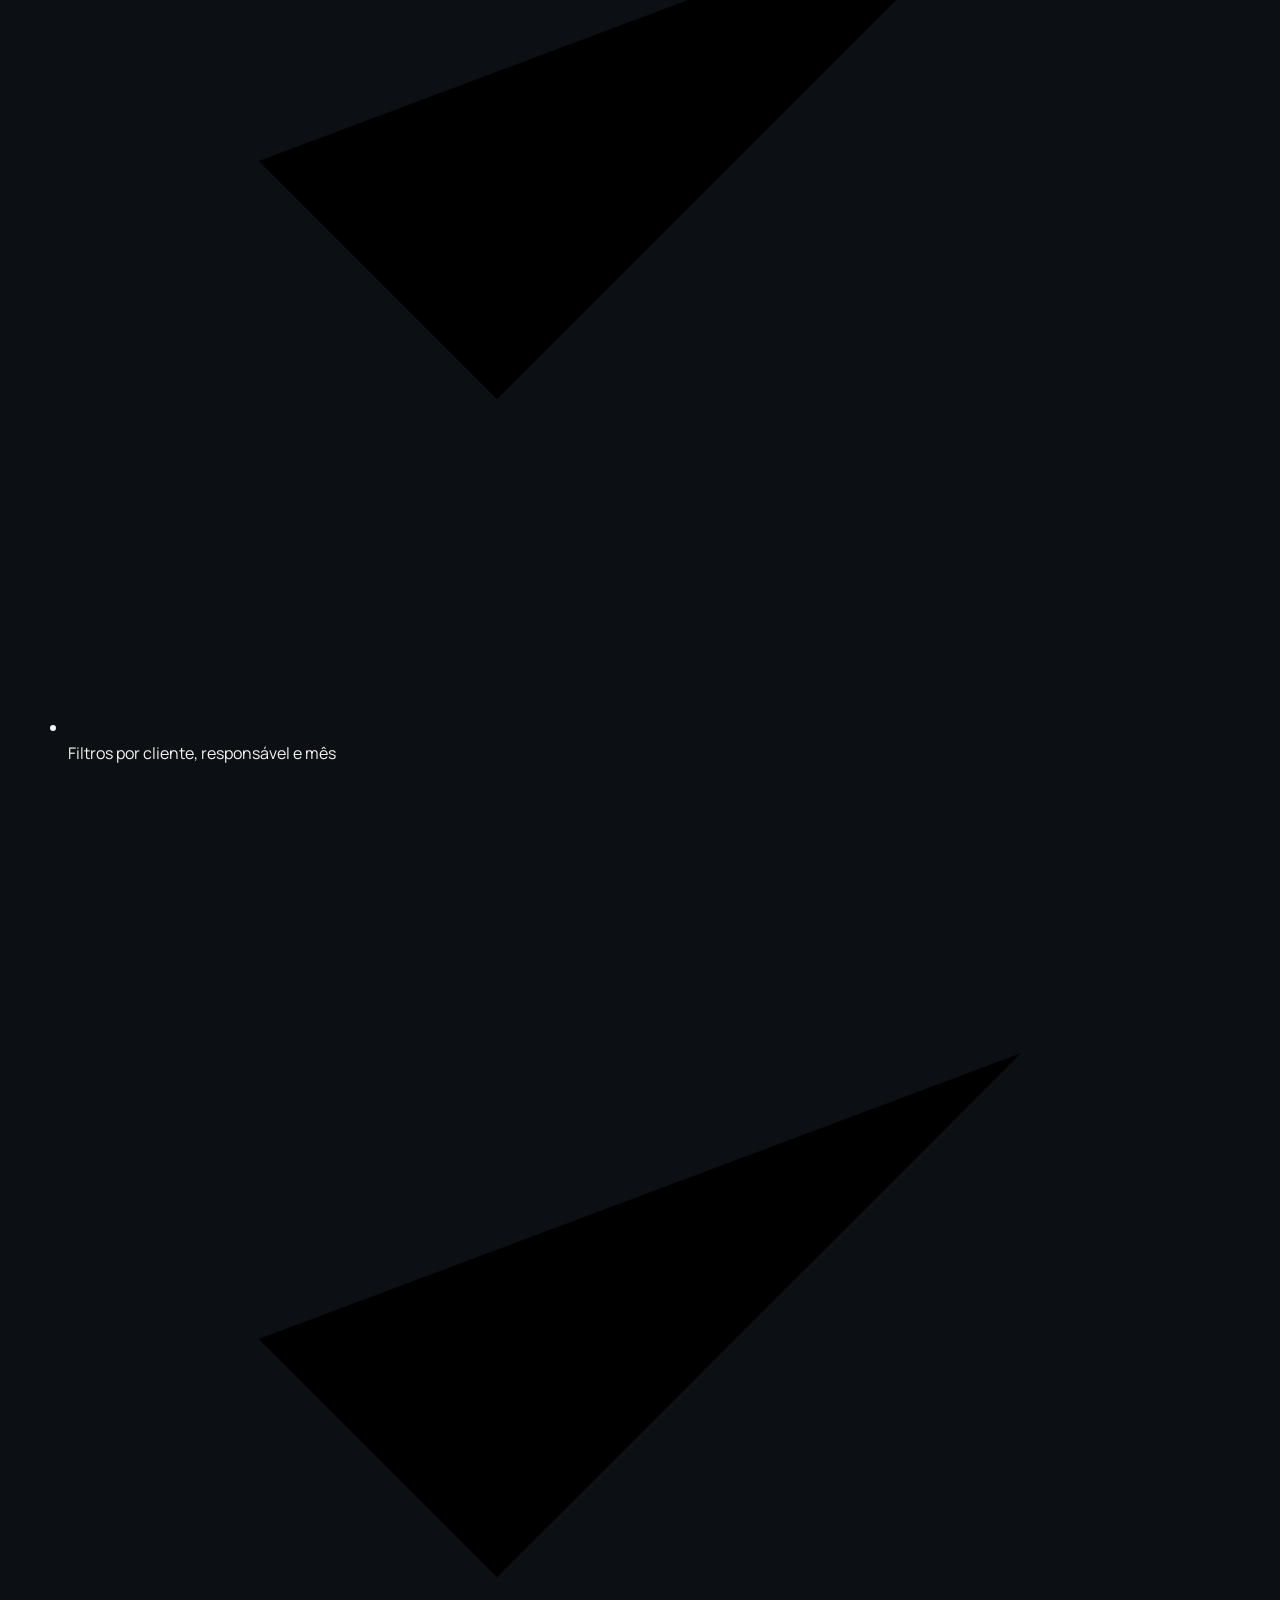
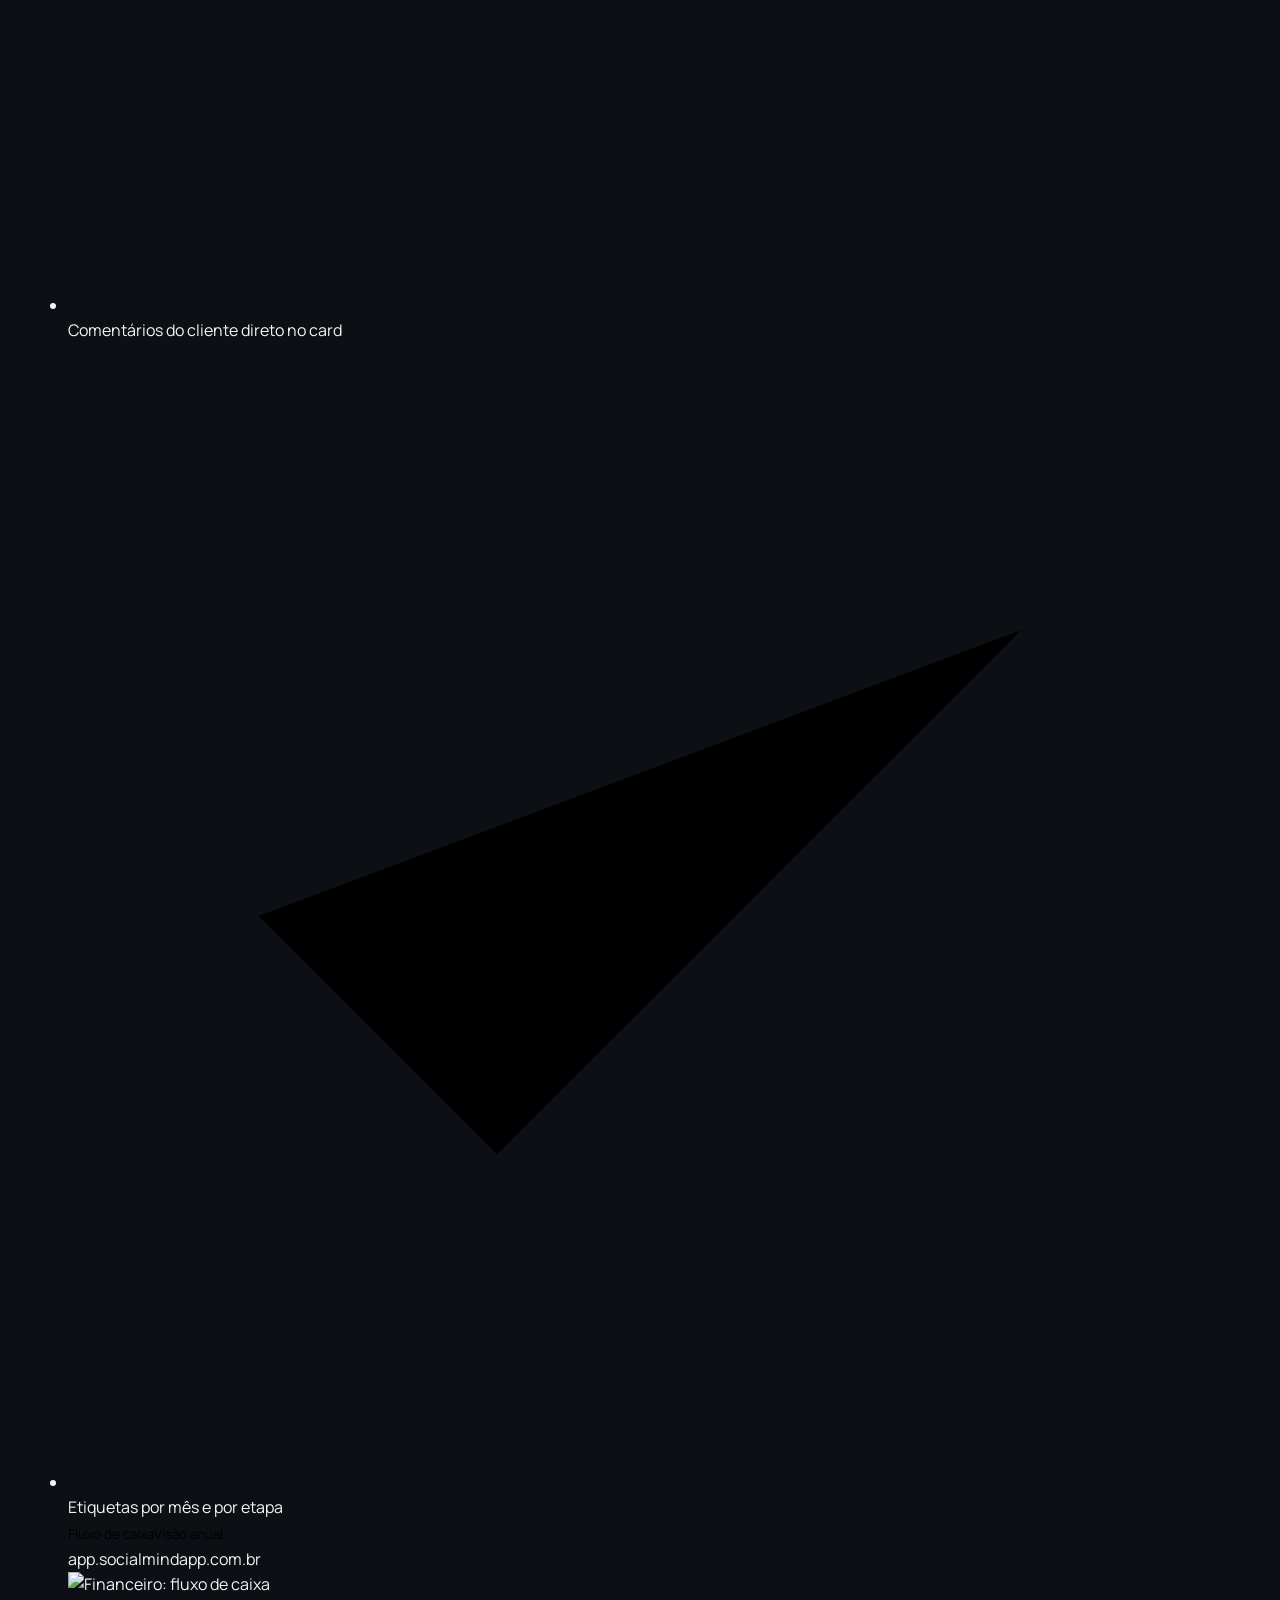
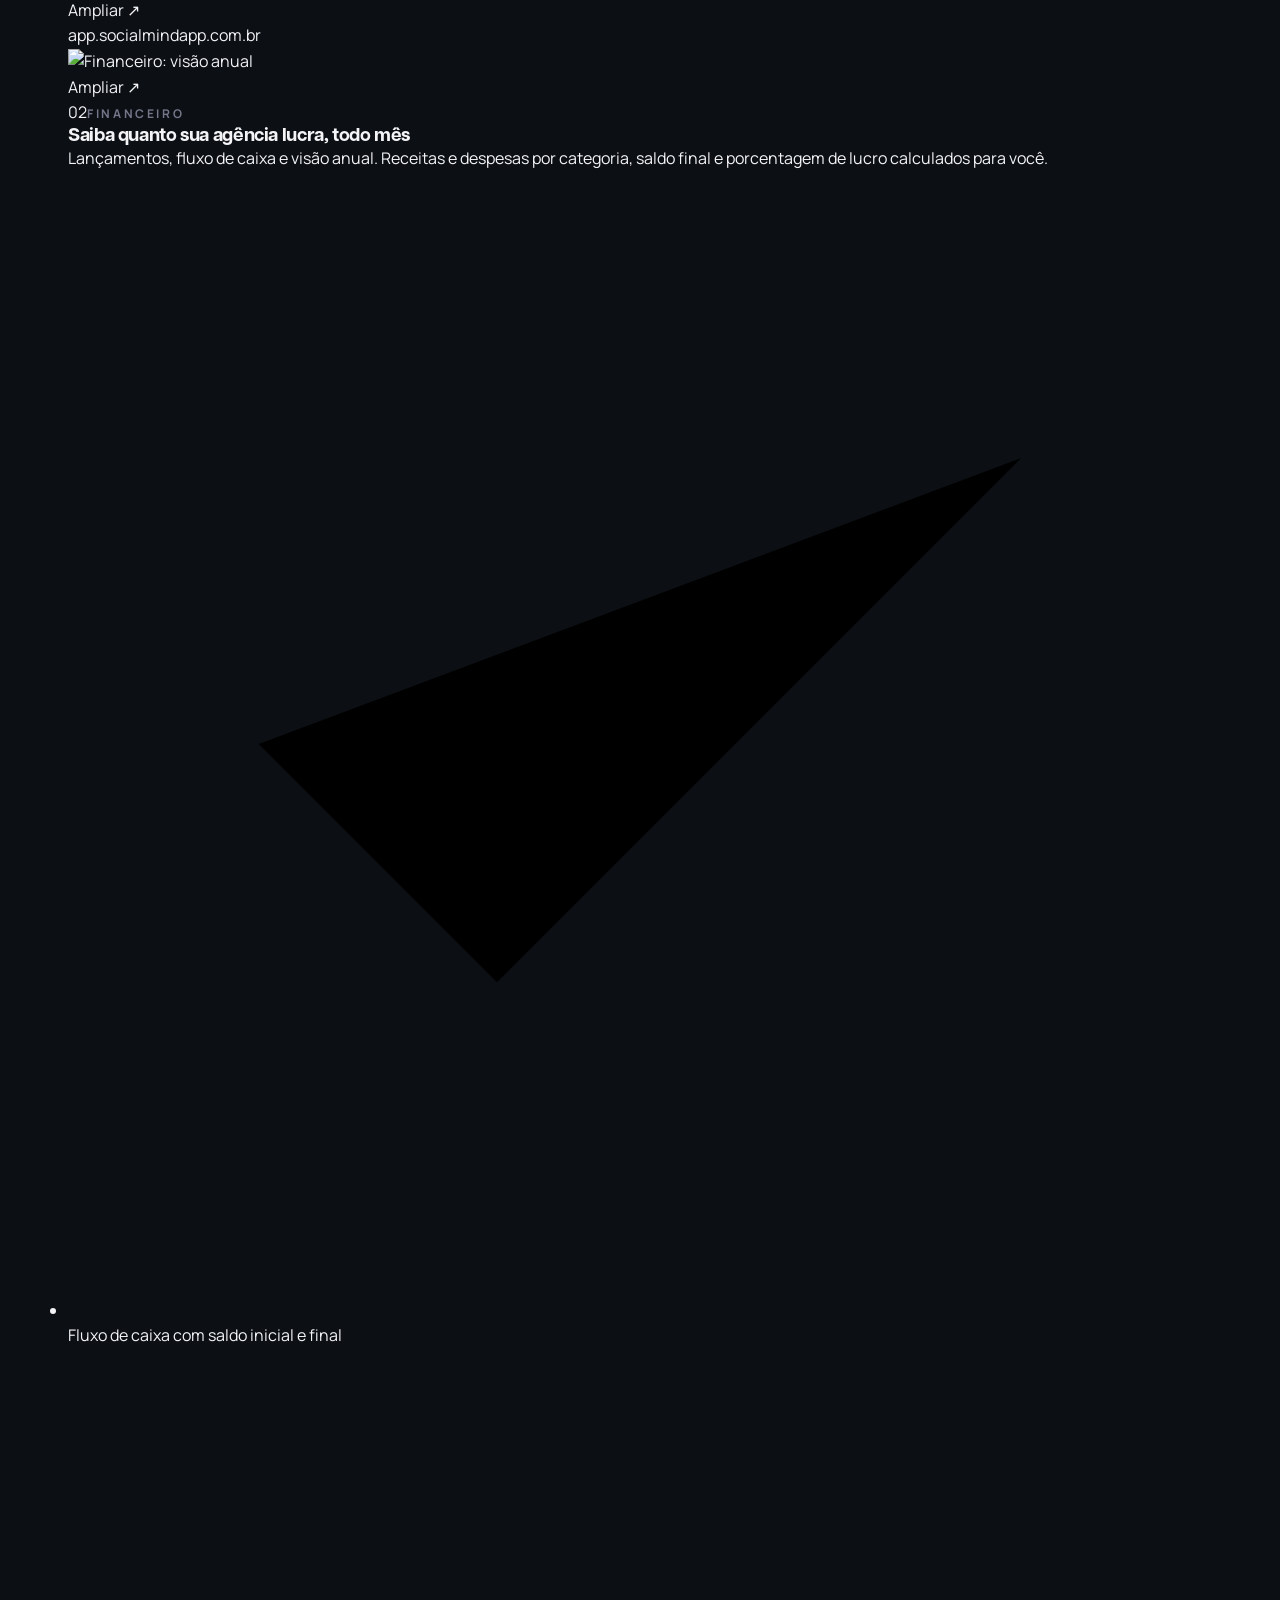
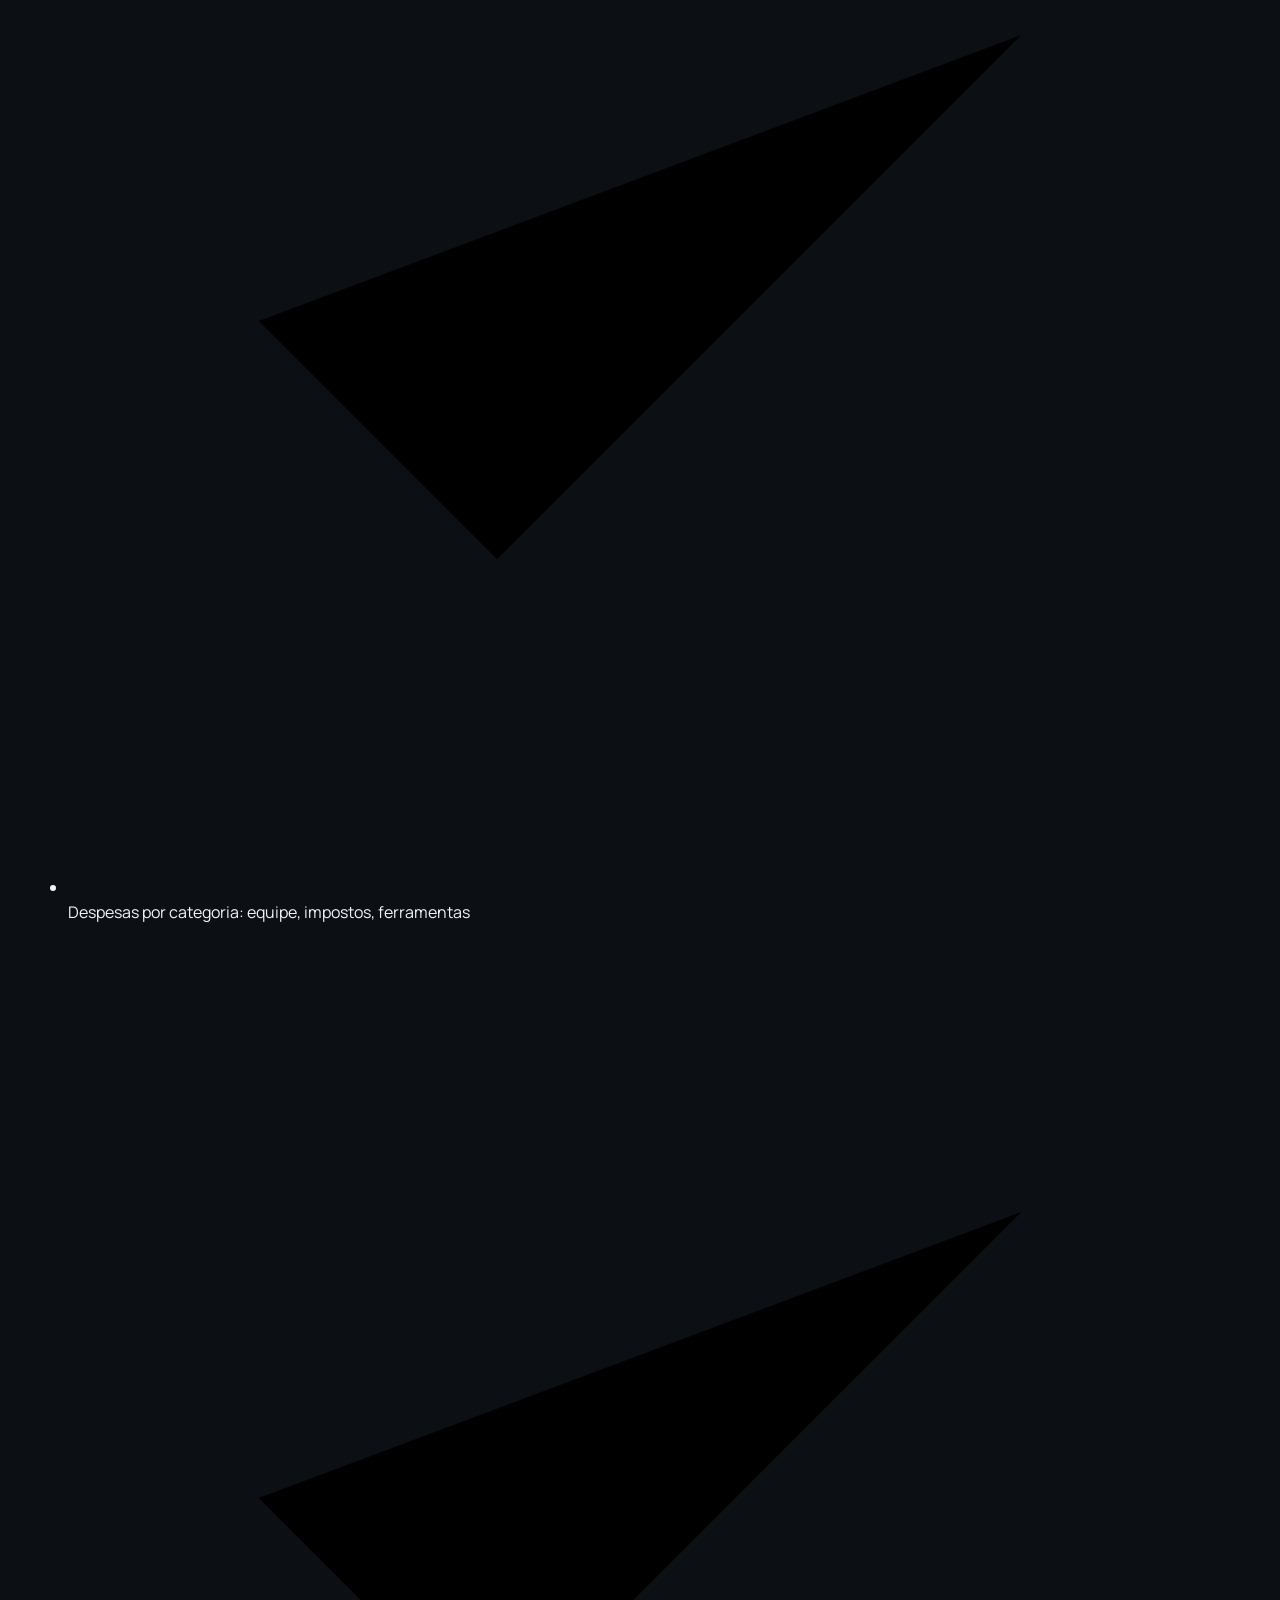
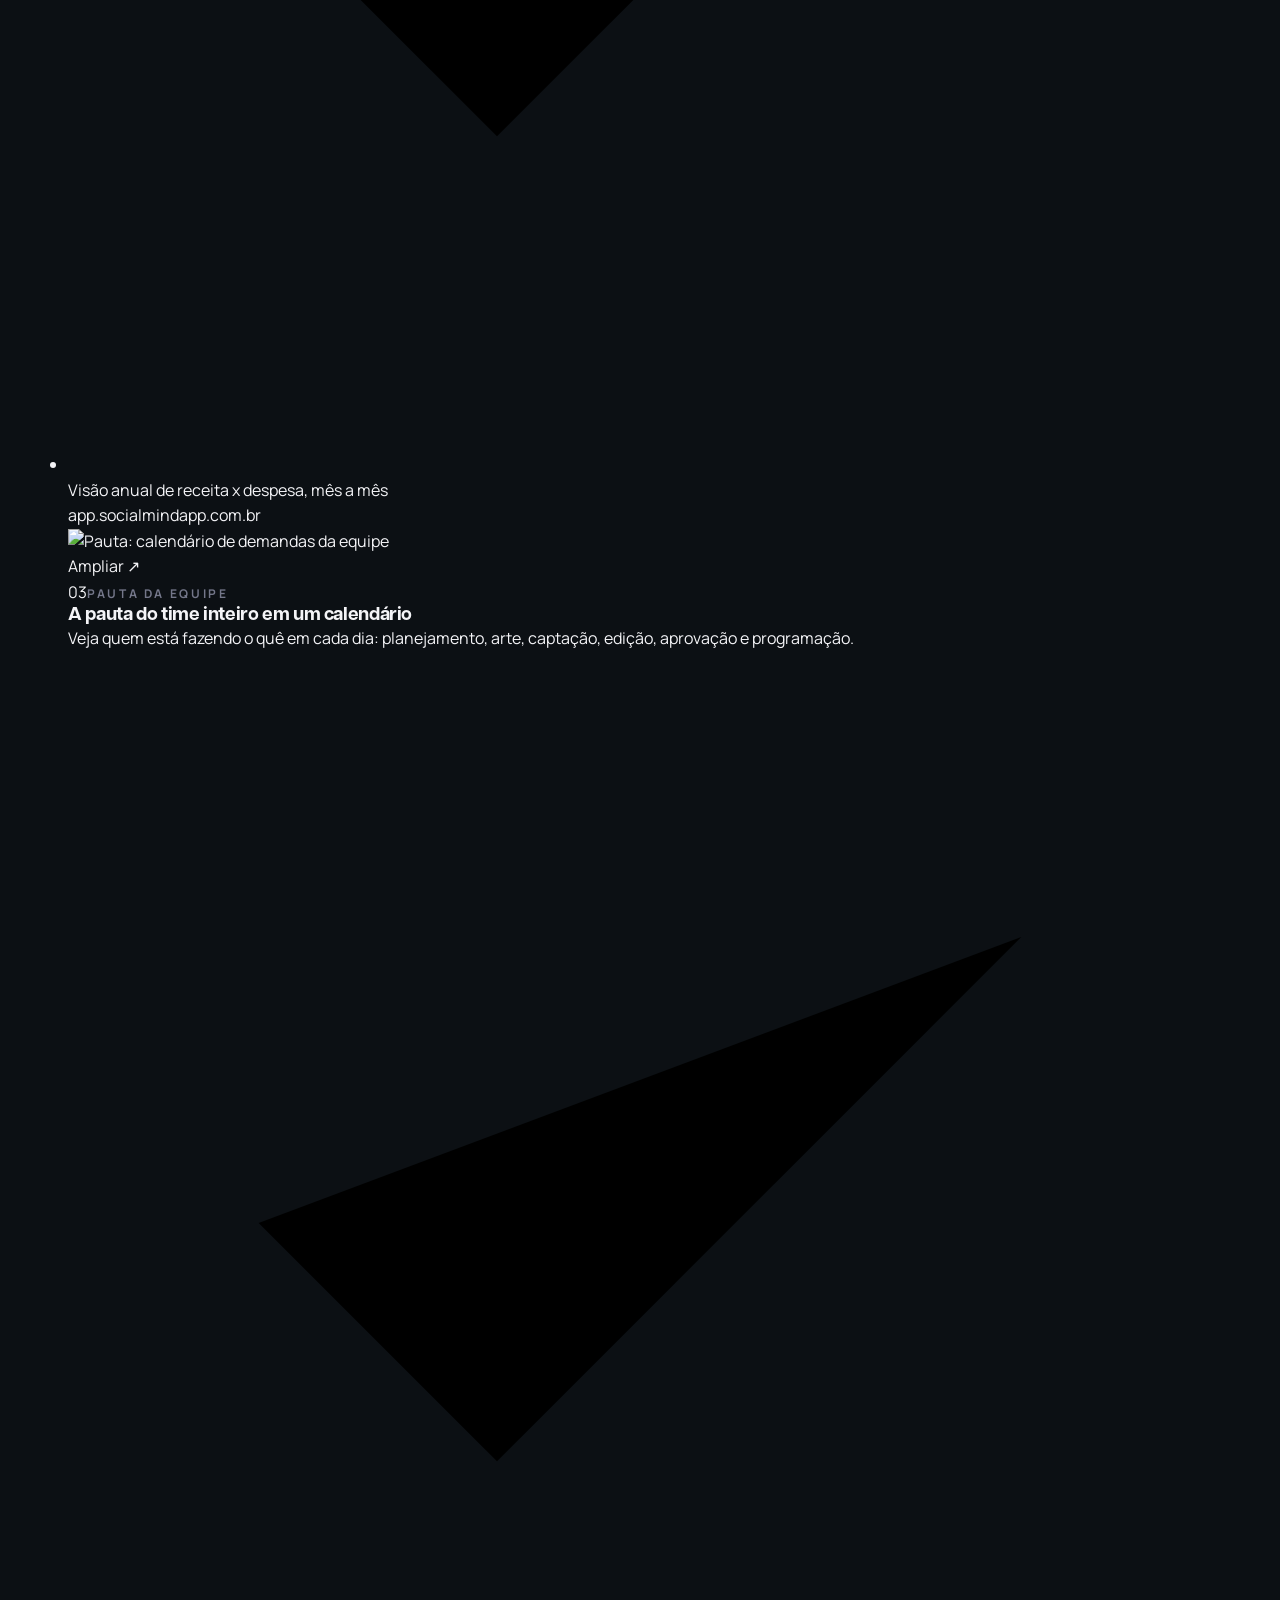
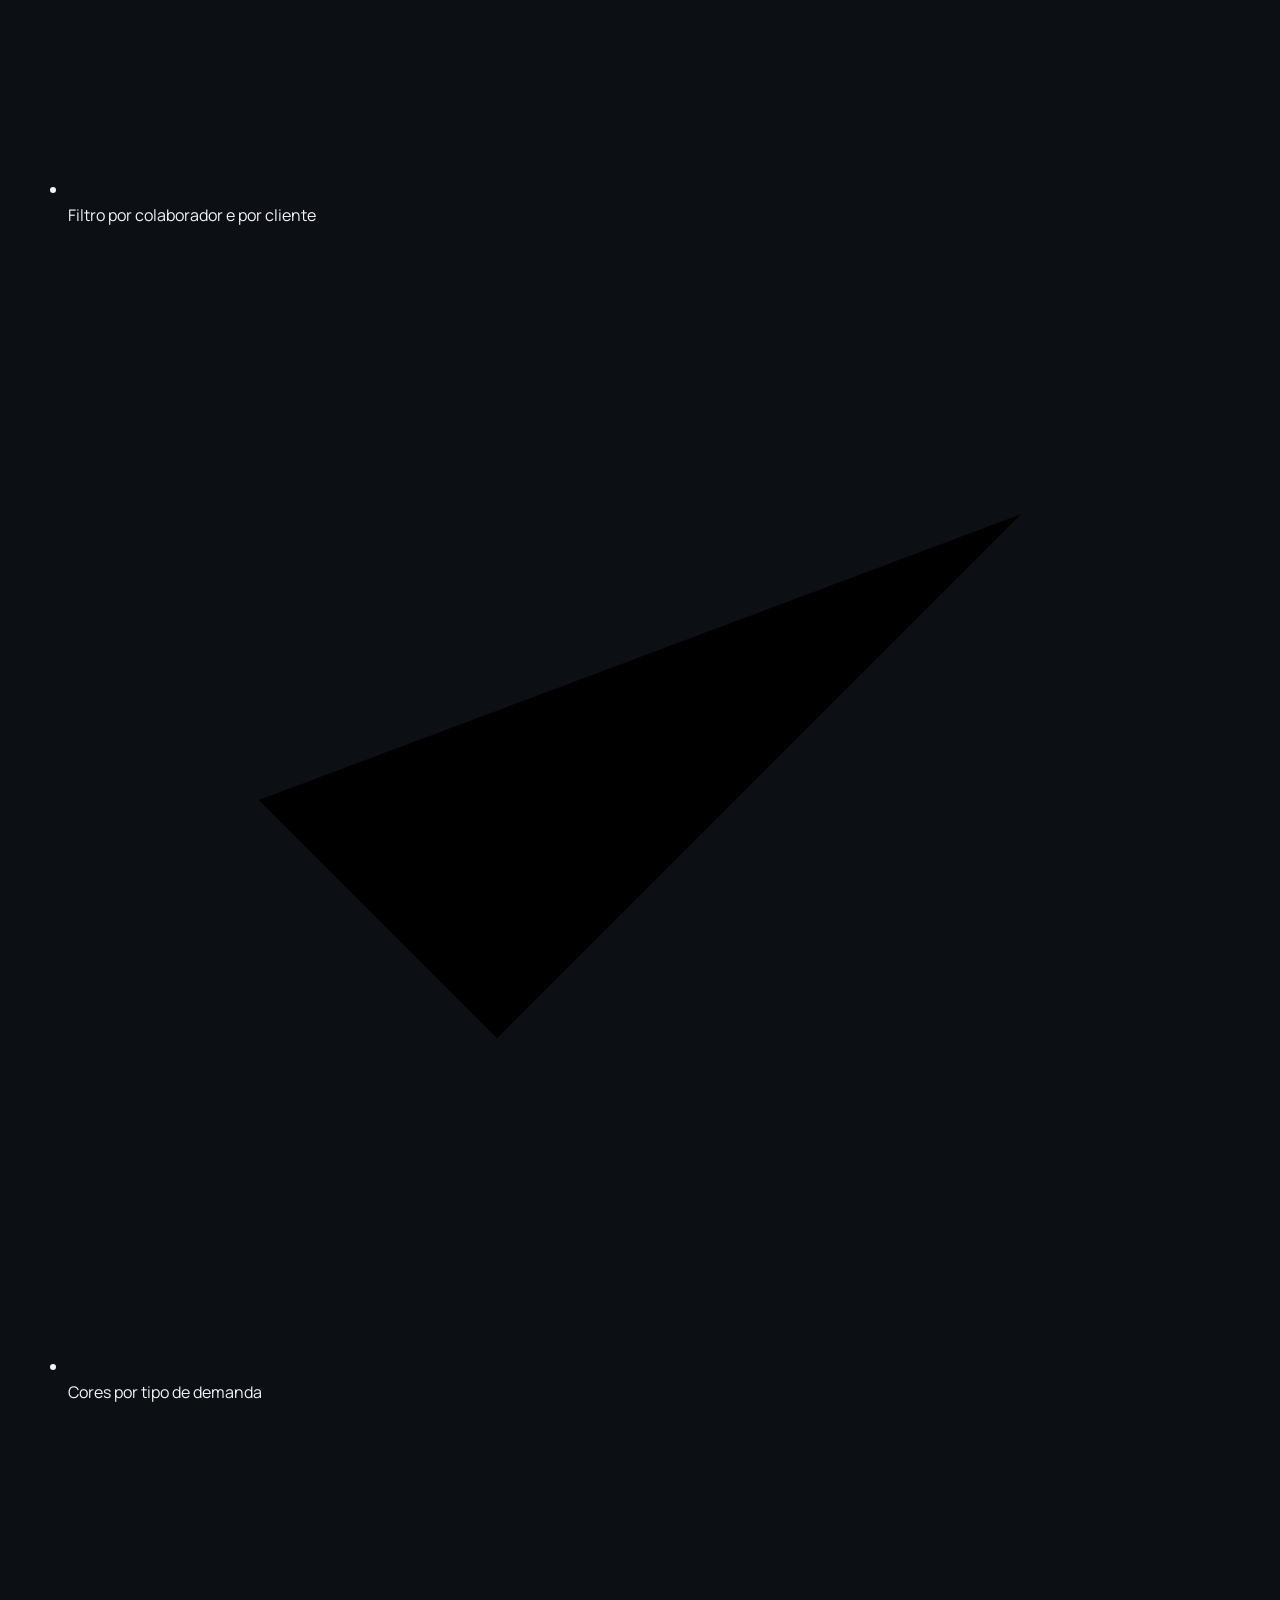
==== commit 6ffa5bb0: "feat: atualizar LP" ====
--- a/index.html
+++ b/index.html
@@ -20,14 +20,6 @@
 !function(f,b,e,v,n,t,s){if(f.fbq)return;n=f.fbq=function(){n.callMethod?n.callMethod.apply(n,arguments):n.queue.push(arguments)};if(!f._fbq)f._fbq=n;n.push=n;n.loaded=!0;n.version='2.0';n.queue=[];t=b.createElement(e);t.async=!0;t.src=v;s=b.getElementsByTagName(e)[0];s.parentNode.insertBefore(t,s)}(window,document,'script','https://connect.facebook.net/en_US/fbevents.js');
 fbq('init','2562239147372028');fbq('track','PageView');fbq('track','ViewContent');
 </script>
-<link rel="manifest" href="manifest.json">
-<link rel="apple-touch-icon" sizes="512x512" href="assets/icon-512.png">
-<link rel="apple-touch-icon" sizes="192x192" href="assets/icon-512.png">
-<link rel="icon" type="image/png" sizes="512x512" href="assets/icon-512.png">
-<meta name="apple-mobile-web-app-capable" content="yes">
-<meta name="apple-mobile-web-app-status-bar-style" content="black-translucent">
-<meta name="apple-mobile-web-app-title" content="SocialMind">
-<meta name="application-name" content="SocialMind">
 </head>
 <body>
 <noscript><img height="1" width="1" style="display:none" src="https://www.facebook.com/tr?id=2562239147372028&amp;ev=PageView&amp;noscript=1" alt=""></noscript>
@@ -35,11 +27,11 @@
 <nav class="nav" id="nav">
 <div class="wrap nav-inner">
 <a href="#top" class="nav-logo"><img src="assets/socialmind-wordmark.png" alt="SocialMind"></a>
-<div class="nav-links"><a href="#funcionalidades">Funcionalidades</a><a href="#quiz">Quiz</a><a href="#planos">Planos</a><a href="#faq">FAQ</a></div>
+<div class="nav-links"><a href="#funcionalidades">Funcionalidades</a><a href="#plataforma">Plataforma</a><a href="#quiz">Quiz</a><a href="#planos">Planos</a><a href="#faq">FAQ</a></div>
 <div class="nav-actions"><a href="#planos" class="btn btn-primary" style="padding:12px 22px;font-size:15px;">Ver planos</a><button class="nav-toggle" id="navToggle" aria-label="Menu"><span></span></button></div>
 </div>
 </nav>
-<div class="mobile-menu" id="mobileMenu"><a href="#funcionalidades">Funcionalidades</a><a href="#quiz">Quiz</a><a href="#planos">Planos</a><a href="#faq">FAQ</a><a href="#planos" class="btn btn-primary">Ver planos</a></div>
+<div class="mobile-menu" id="mobileMenu"><a href="#funcionalidades">Funcionalidades</a><a href="#plataforma">Plataforma</a><a href="#quiz">Quiz</a><a href="#planos">Planos</a><a href="#faq">FAQ</a><a href="#planos" class="btn btn-primary">Ver planos</a></div>
 
 <header class="hero" id="top" data-screen-label="Hero">
 <div class="glow glow-pink"></div><div class="glow glow-purple"></div>
@@ -52,6 +44,7 @@
 <a href="#quiz" class="btn btn-ghost btn-lg">Descubra seu plano ideal</a>
 </div>
 <p class="hero-note reveal d3">✦ Acesso imediato após a assinatura</p>
+<div class="hero-chips" aria-label="Funcionalidades"><div class="chip-pos reveal d1" style="--top:6%;--off:0px" data-side="l"><a class="chip" href="#tour-planejamento" style="animation-delay:-0.0s"><i></i>Planejamento</a></div><div class="chip-pos reveal d2" style="--top:24%;--off:22px" data-side="l"><a class="chip" href="#funcionalidades" style="animation-delay:-0.7s"><i></i>Aprovação do cliente</a></div><div class="chip-pos reveal d3" style="--top:44%;--off:6px" data-side="l"><a class="chip" href="#tour-financeiro" style="animation-delay:-1.4s"><i></i>Financeiro</a></div><div class="chip-pos reveal d4" style="--top:63%;--off:40px" data-side="l"><a class="chip" href="#funcionalidades" style="animation-delay:-2.1s"><i></i>CRM</a></div><div class="chip-pos reveal d1" style="--top:82%;--off:4px" data-side="l"><a class="chip" href="#funcionalidades" style="animation-delay:-2.8s"><i></i>Logins e senhas</a></div><div class="chip-pos reveal d2" style="--top:6%;--off:30px" data-side="r"><a class="chip" href="#tour-equipe" style="animation-delay:-3.5s"><i></i>Equipe</a></div><div class="chip-pos reveal d3" style="--top:24%;--off:2px" data-side="r"><a class="chip" href="#tour-pauta" style="animation-delay:-4.2s"><i></i>Pauta</a></div><div class="chip-pos reveal d4" style="--top:44%;--off:26px" data-side="r"><a class="chip" href="#funcionalidades" style="animation-delay:-4.9s"><i></i>Calendário</a></div><div class="chip-pos reveal d1" style="--top:63%;--off:0px" data-side="r"><a class="chip" href="#funcionalidades" style="animation-delay:-5.6s"><i></i>Acessos</a></div><div class="chip-pos reveal d2" style="--top:82%;--off:14px" data-side="r"><a class="chip" href="#funcionalidades" style="animation-delay:-6.3s"><i></i>Impulsionamentos</a></div></div>
 </div>
 <div class="wrap">
 <div class="hero-visual reveal" id="heroVisual">
@@ -79,9 +72,9 @@
 <div class="glow glow-purple"></div>
 <div class="wrap">
 <div class="section-head reveal"><span class="eyebrow">Tour da plataforma</span><h2 class="h2">Veja a SocialMind em ação</h2><p class="lead">Em poucos minutos você entende como a plataforma vai transformar a gestão da sua agência.</p></div>
-<!-- VÍDEO DE TOUR: substitua o conteúdo de .video-slot pelo <iframe> do YouTube/Vimeo ou por <video src="..."> -->
 <div class="video-slot reveal d1" id="tourVideo">
-<div class="video-soon"><div class="play"></div><strong>Vídeo de tour em breve</strong><span>Estamos gravando um passo a passo completo da plataforma.</span></div>
+<video id="tourEl" src="assets/tour-socialmind.mp4#t=0.5" preload="metadata" playsinline></video>
+<button class="video-cover" id="tourPlay" aria-label="Assistir ao tour"><span class="play"></span><strong>Assistir ao tour da plataforma</strong></button>
 </div>
 </div>
 </section>
@@ -91,6 +84,43 @@
 <div class="wrap">
 <div class="section-head reveal"><span class="eyebrow">Funcionalidades</span><h2 class="h2">Tudo que sua agência precisa, sem complicação</h2><p class="lead">Esqueça planilhas, pastas no Drive e aprovações por direct. A SocialMind centraliza todo o seu processo.</p></div>
 <div class="feat-grid" id="featGrid"></div>
+</div>
+</section>
+
+<section class="showcase" id="plataforma" data-screen-label="Por dentro">
+<div class="glow glow-purple"></div>
+<div class="wrap">
+<div class="section-head reveal"><span class="eyebrow">Por dentro da SocialMind</span><h2 class="h2">Veja como a sua agência fica organizada</h2><p class="lead">Telas reais da plataforma, do jeito que você e sua equipe vão usar no dia a dia.</p></div>
+<div class="show-row" id="tour-planejamento">
+<div class="show-media reveal"><figure class="shot" data-zoom="assets/plataforma-planejamento.png"><div class="shot-bar"><i></i><i></i><i></i><span>app.socialmindapp.com.br</span></div><img src="assets/plataforma-planejamento.png" alt="Tela de Planejamentos em kanban" loading="lazy"><span class="shot-zoom">Ampliar ↗</span></figure></div>
+<div class="show-copy reveal d1"><span class="show-num">01</span><span class="eyebrow">Planejamento</span><h3>Todo o fluxo de produção em um quadro só</h3><p>Cronograma, gravação, edição, design, revisão, aprovação e ajuste. Cada post anda pelas etapas e você sabe exatamente onde está cada conteúdo, de cada cliente.</p><ul class="show-list"><li><svg viewBox="0 0 24 24"><polyline points="20 6 9 17 4 12"></polyline></svg>Filtros por cliente, responsável e mês</li><li><svg viewBox="0 0 24 24"><polyline points="20 6 9 17 4 12"></polyline></svg>Comentários do cliente direto no card</li><li><svg viewBox="0 0 24 24"><polyline points="20 6 9 17 4 12"></polyline></svg>Etiquetas por mês e por etapa</li></ul></div>
+</div>
+<div class="show-row flip" id="tour-financeiro">
+<div class="show-media reveal"><div class="fin-tabs" role="tablist"><button class="on" data-fin="0">Fluxo de caixa</button><button data-fin="1">Visão anual</button></div><div class="fin-stack"><figure class="shot fin-shot on" data-zoom="assets/plataforma-fin-fluxo.png"><div class="shot-bar"><i></i><i></i><i></i><span>app.socialmindapp.com.br</span></div><img src="assets/plataforma-fin-fluxo.png" alt="Financeiro: fluxo de caixa" loading="lazy"><span class="shot-zoom">Ampliar ↗</span></figure><figure class="shot fin-shot" data-zoom="assets/plataforma-fin-anual.png"><div class="shot-bar"><i></i><i></i><i></i><span>app.socialmindapp.com.br</span></div><img src="assets/plataforma-fin-anual.png" alt="Financeiro: visão anual" loading="lazy"><span class="shot-zoom">Ampliar ↗</span></figure></div></div>
+<div class="show-copy reveal d1"><span class="show-num">02</span><span class="eyebrow">Financeiro</span><h3>Saiba quanto sua agência lucra, todo mês</h3><p>Lançamentos, fluxo de caixa e visão anual. Receitas e despesas por categoria, saldo final e porcentagem de lucro calculados para você.</p><ul class="show-list"><li><svg viewBox="0 0 24 24"><polyline points="20 6 9 17 4 12"></polyline></svg>Fluxo de caixa com saldo inicial e final</li><li><svg viewBox="0 0 24 24"><polyline points="20 6 9 17 4 12"></polyline></svg>Despesas por categoria: equipe, impostos, ferramentas</li><li><svg viewBox="0 0 24 24"><polyline points="20 6 9 17 4 12"></polyline></svg>Visão anual de receita x despesa, mês a mês</li></ul></div>
+</div>
+<div class="show-row" id="tour-pauta">
+<div class="show-media reveal"><figure class="shot" data-zoom="assets/plataforma-pauta.png"><div class="shot-bar"><i></i><i></i><i></i><span>app.socialmindapp.com.br</span></div><img src="assets/plataforma-pauta.png" alt="Pauta: calendário de demandas da equipe" loading="lazy"><span class="shot-zoom">Ampliar ↗</span></figure></div>
+<div class="show-copy reveal d1"><span class="show-num">03</span><span class="eyebrow">Pauta da equipe</span><h3>A pauta do time inteiro em um calendário</h3><p>Veja quem está fazendo o quê em cada dia: planejamento, arte, captação, edição, aprovação e programação.</p><ul class="show-list"><li><svg viewBox="0 0 24 24"><polyline points="20 6 9 17 4 12"></polyline></svg>Filtro por colaborador e por cliente</li><li><svg viewBox="0 0 24 24"><polyline points="20 6 9 17 4 12"></polyline></svg>Cores por tipo de demanda</li><li><svg viewBox="0 0 24 24"><polyline points="20 6 9 17 4 12"></polyline></svg>Nada fica esquecido na semana</li></ul></div>
+</div>
+<div class="show-row flip" id="tour-equipe">
+<div class="show-media reveal"><figure class="shot" data-zoom="assets/plataforma-equipe.png"><div class="shot-bar"><i></i><i></i><i></i><span>app.socialmindapp.com.br</span></div><img src="assets/plataforma-equipe.png" alt="Equipe: cards dos colaboradores" loading="lazy"><span class="shot-zoom">Ampliar ↗</span></figure></div>
+<div class="show-copy reveal d1"><span class="show-num">04</span><span class="eyebrow">Equipe</span><h3>Cada pessoa sabe exatamente o que é dela</h3><p>Cadastre o time com função, responsabilidades e permissões de acesso por perfil: admin, editor e viewer.</p><ul class="show-list"><li><svg viewBox="0 0 24 24"><polyline points="20 6 9 17 4 12"></polyline></svg>Responsabilidades listadas por colaborador</li><li><svg viewBox="0 0 24 24"><polyline points="20 6 9 17 4 12"></polyline></svg>Permissões por função</li><li><svg viewBox="0 0 24 24"><polyline points="20 6 9 17 4 12"></polyline></svg>Até o aniversário do time, pra ninguém esquecer</li></ul></div>
+</div>
+</div>
+</section>
+
+<section class="spotlight" data-screen-label="Depoimento destaque">
+<div class="glow glow-pink"></div>
+<div class="wrap spot-grid">
+<div class="spot-phone reveal"><div class="fluff-wrap" data-par="-0.1" style="left:-50px;top:30px;width:110px"><img class="fluff" src="assets/logo-motion.png" alt="" style="--r:-12deg;animation-delay:-1.5s"></div><img src="assets/depo-lu.jpg" alt="Stories da Lucila Souza falando da SocialMind" data-zoom="assets/depo-lu.jpg"></div>
+<div class="spot-copy reveal d1">
+<span class="eyebrow">Depoimento em destaque</span>
+<blockquote class="spot-quote">“O melhor investimento no <span class="grad-text">meu negócio!</span>”</blockquote>
+<p class="spot-rest">Nada se compara à paz de ter TUDO centralizado em um único lugar. Poder acompanhar todas as etapas do processo dos clientes, sem precisar abrir mil aplicativos!</p>
+<div class="spot-who"><span class="testi-stars">★★★★★</span><div><b>Lucila Souza</b><span>@design.lucilasouza · designer</span></div></div>
+<a href="#planos" class="btn btn-primary btn-lg">Quero essa paz também <span class="arr">→</span></a>
+</div>
 </div>
 </section>
 
@@ -198,6 +228,10 @@
 <div class="testi-head reveal"><div><span class="eyebrow">Depoimentos</span><h2 class="h2">Quem já usa, não volta atrás</h2></div><div class="testi-nav"><button id="tPrev" aria-label="Anterior">←</button><button id="tNext" aria-label="Próximo">→</button></div></div>
 <div class="testi-track" id="testiTrack">
 <figure class="testi-card reveal">
+<div class="testi-img" data-full="assets/depo-lu.jpg"><img src="assets/depo-lu.jpg" alt="Depoimento de Lucila Souza" style="object-position:50% 22%"><span class="zoom">Ver print ↗</span></div>
+<div class="testi-body"><div class="testi-stars">★★★★★</div><blockquote>“O melhor investimento no meu negócio! Nada se compara à paz de ter TUDO centralizado em um único lugar.”</blockquote><div class="who"><b>Lucila Souza</b> · designer</div></div>
+</figure>
+<figure class="testi-card reveal">
 <div class="testi-img" data-full="assets/depo-d.jpg|assets/depoimento-1.jpg"><img src="assets/depoimento-1.jpg" alt="Depoimento de @les.marchi" style="object-position:50% 30%"><span class="zoom">Ver print ↗</span></div>
 <div class="testi-body"><div class="testi-stars">★★★★★</div><blockquote>“Assinei o maior pacote e passei o fim de semana imersa organizando toda a minha agência. Vocês criaram a melhor plataforma que eu já usei.”</blockquote><div class="who"><b>@les.marchi</b> · dona de agência</div></div>
 </figure>
@@ -252,34 +286,5 @@
 </div>
 </footer>
 <script src="app.js"></script>
-<script>
-window.va = window.va || function () { (window.vaq = window.vaq || []).push(arguments); };
-</script>
-<script defer src="/_vercel/insights/script.js"></script>
-<script>
-(function() {
-  // Captura todos os parâmetros UTM e outros da URL atual
-  const params = new URLSearchParams(window.location.search);
-  const utmParams = new URLSearchParams();
-
-  // Parâmetros a propagar
-  const keys = ['utm_source', 'utm_medium', 'utm_campaign', 'utm_term', 'utm_content', 'fbclid', 'gclid', 'ref'];
-  keys.forEach(key => {
-    if (params.has(key)) utmParams.set(key, params.get(key));
-  });
-
-  const utmString = utmParams.toString();
-  if (!utmString) return; // Sem UTMs, não faz nada
-
-  // Atualiza todos os links da Eduzz na página
-  document.querySelectorAll('a[href*="sun.eduzz.com"]').forEach(function(link) {
-    const url = new URL(link.href);
-    utmParams.forEach(function(value, key) {
-      url.searchParams.set(key, value);
-    });
-    link.href = url.toString();
-  });
-})();
-</script>
 </body>
 </html>
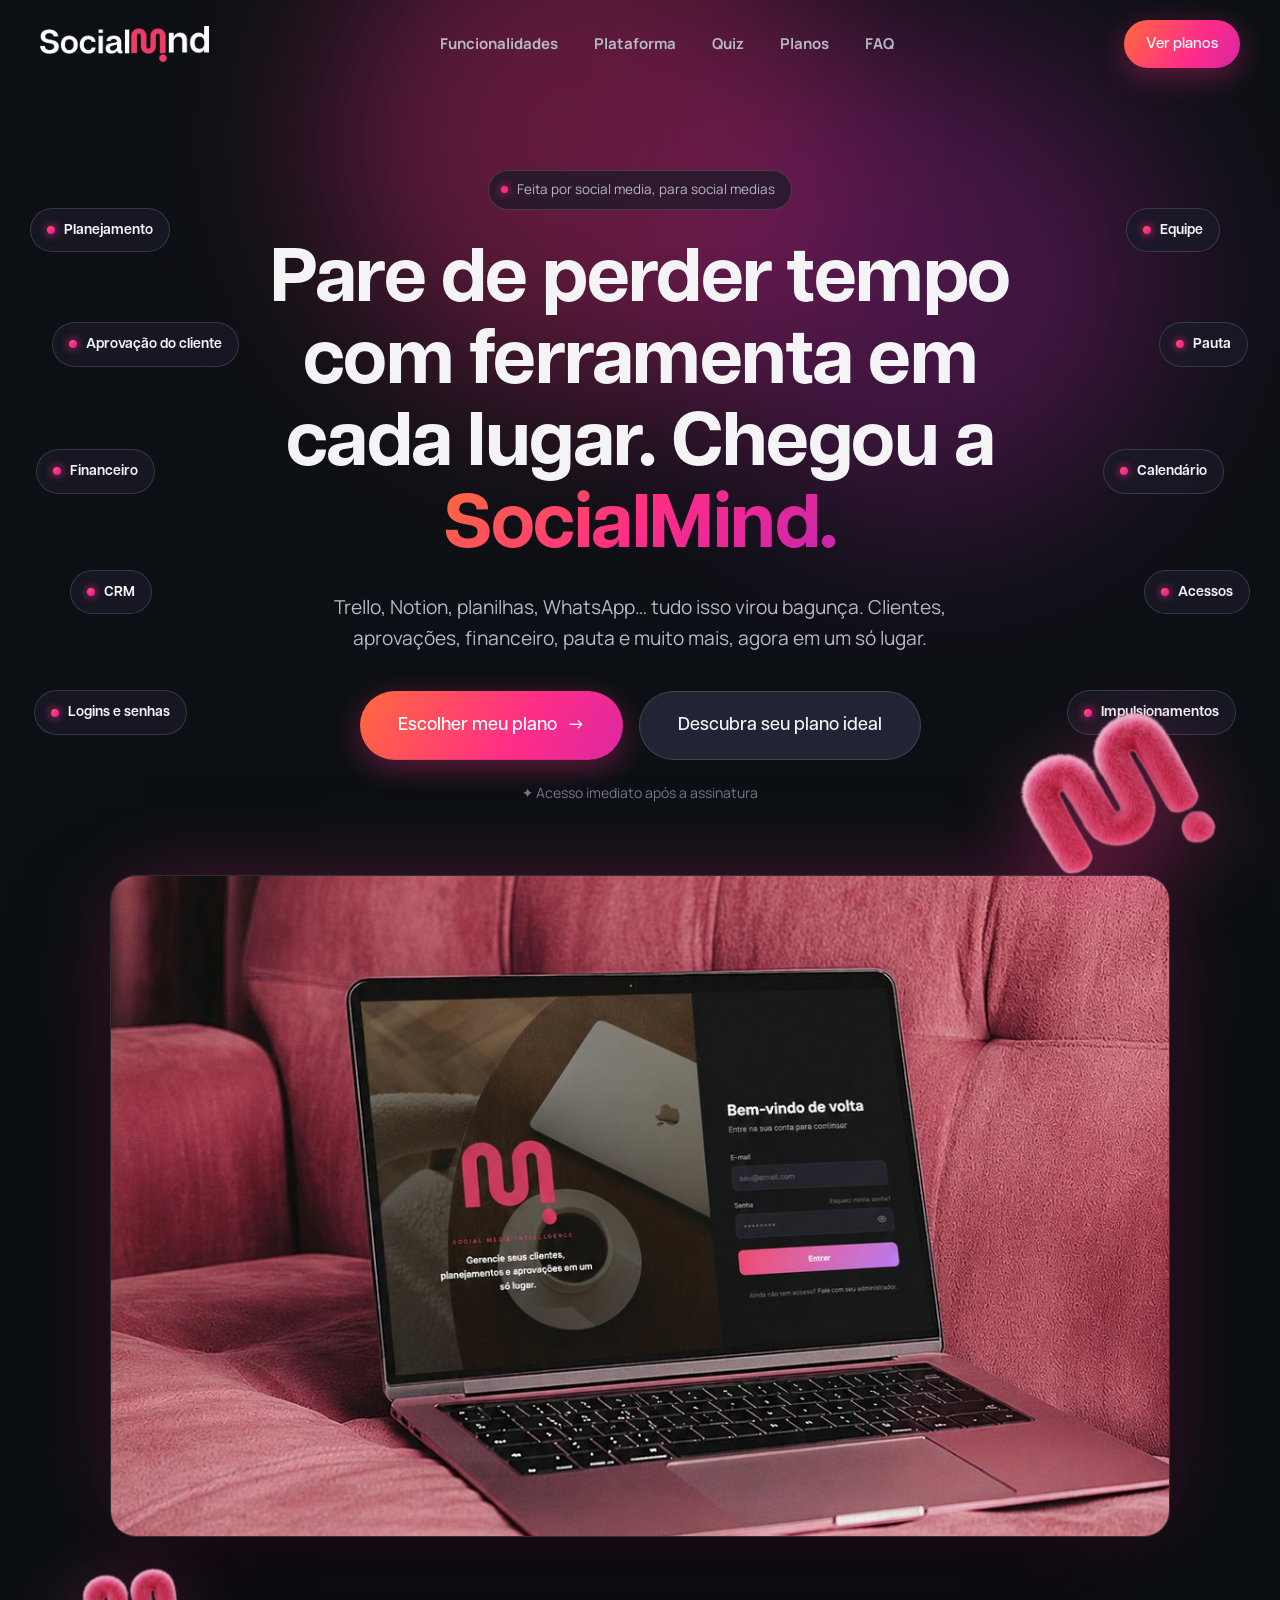
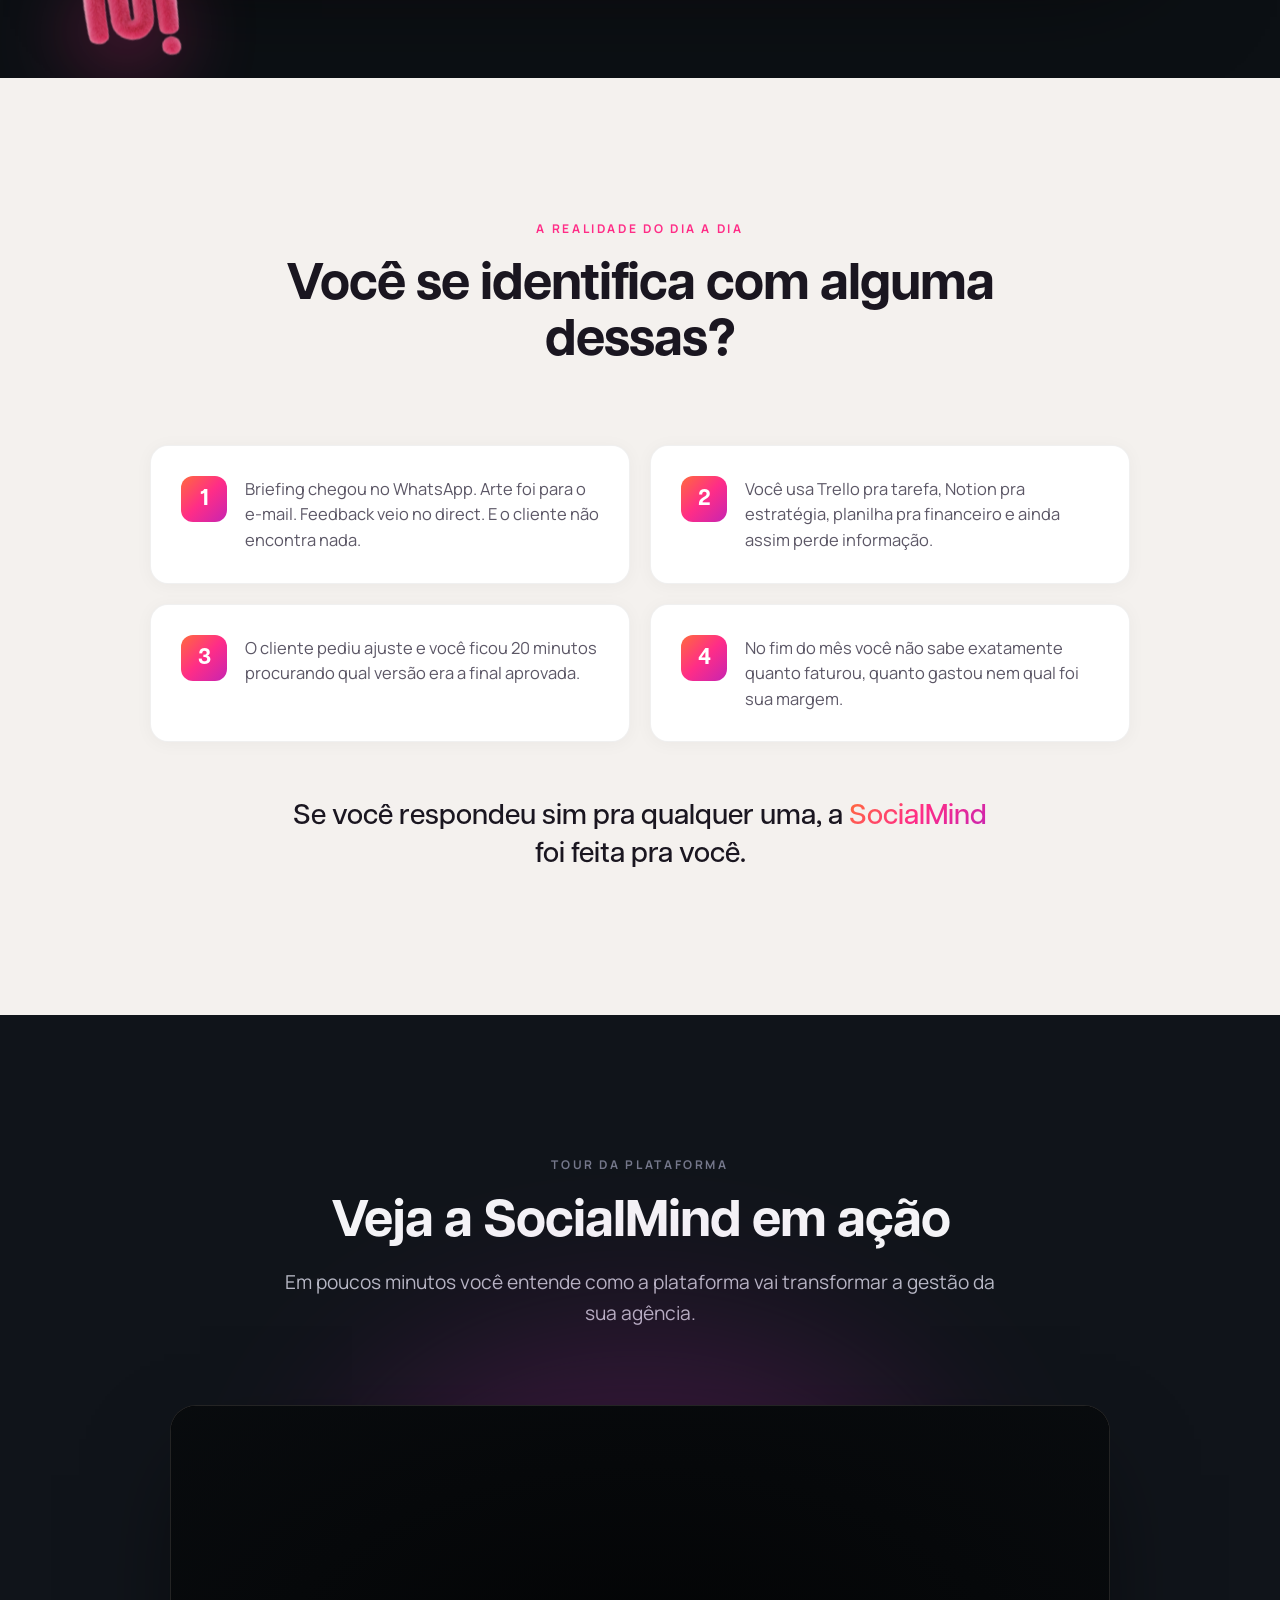
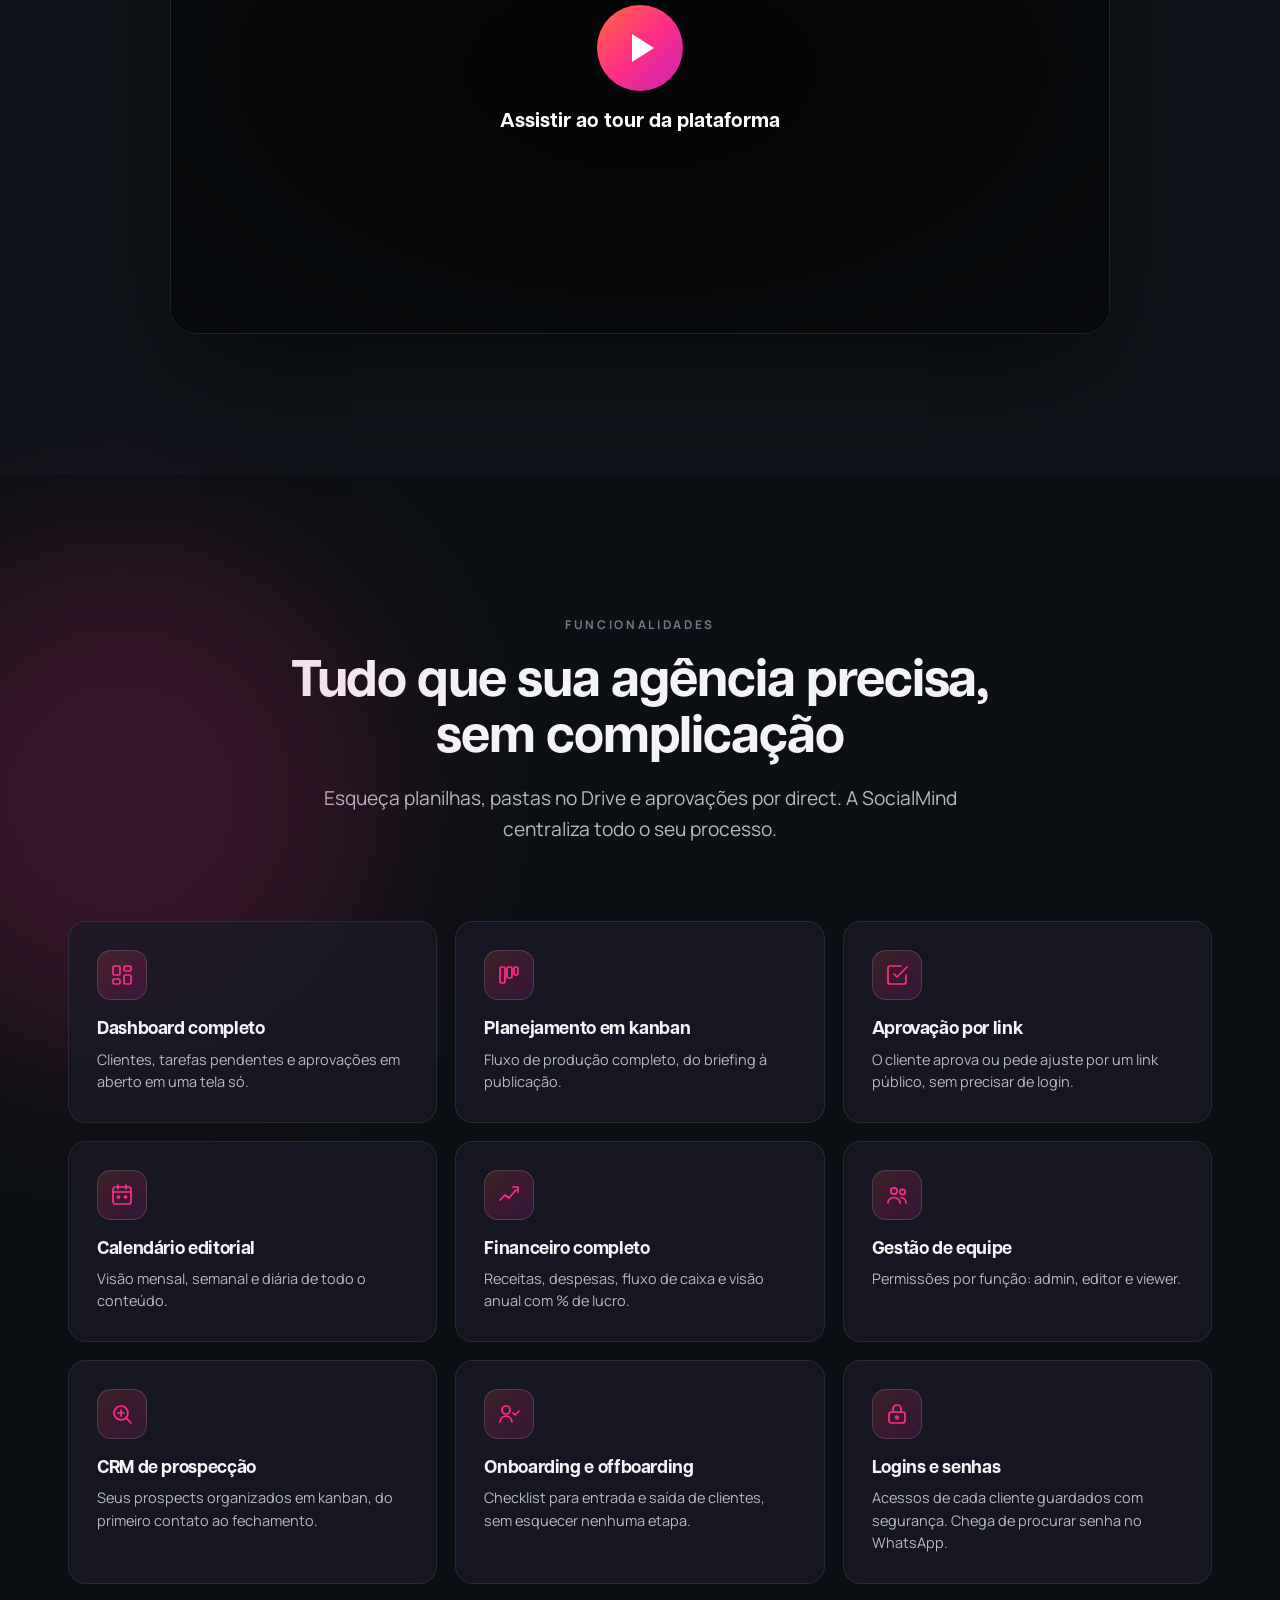
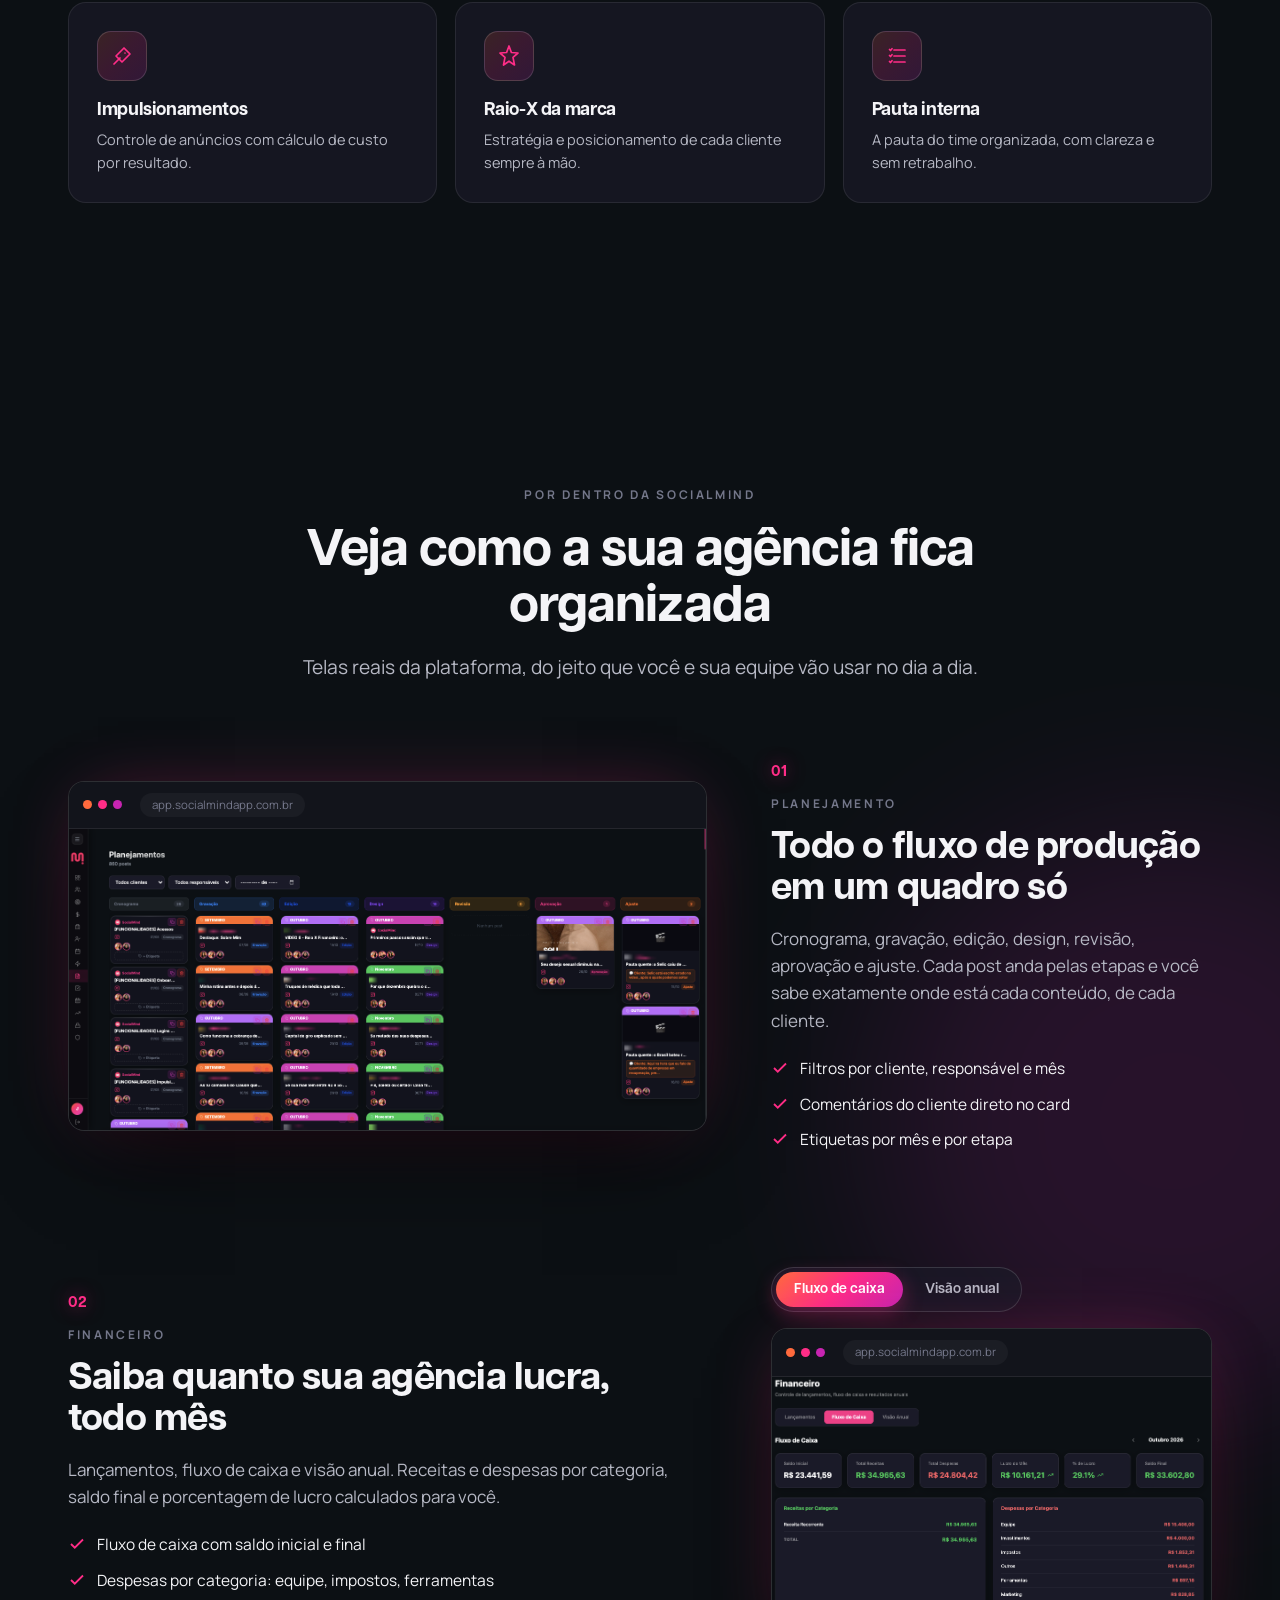
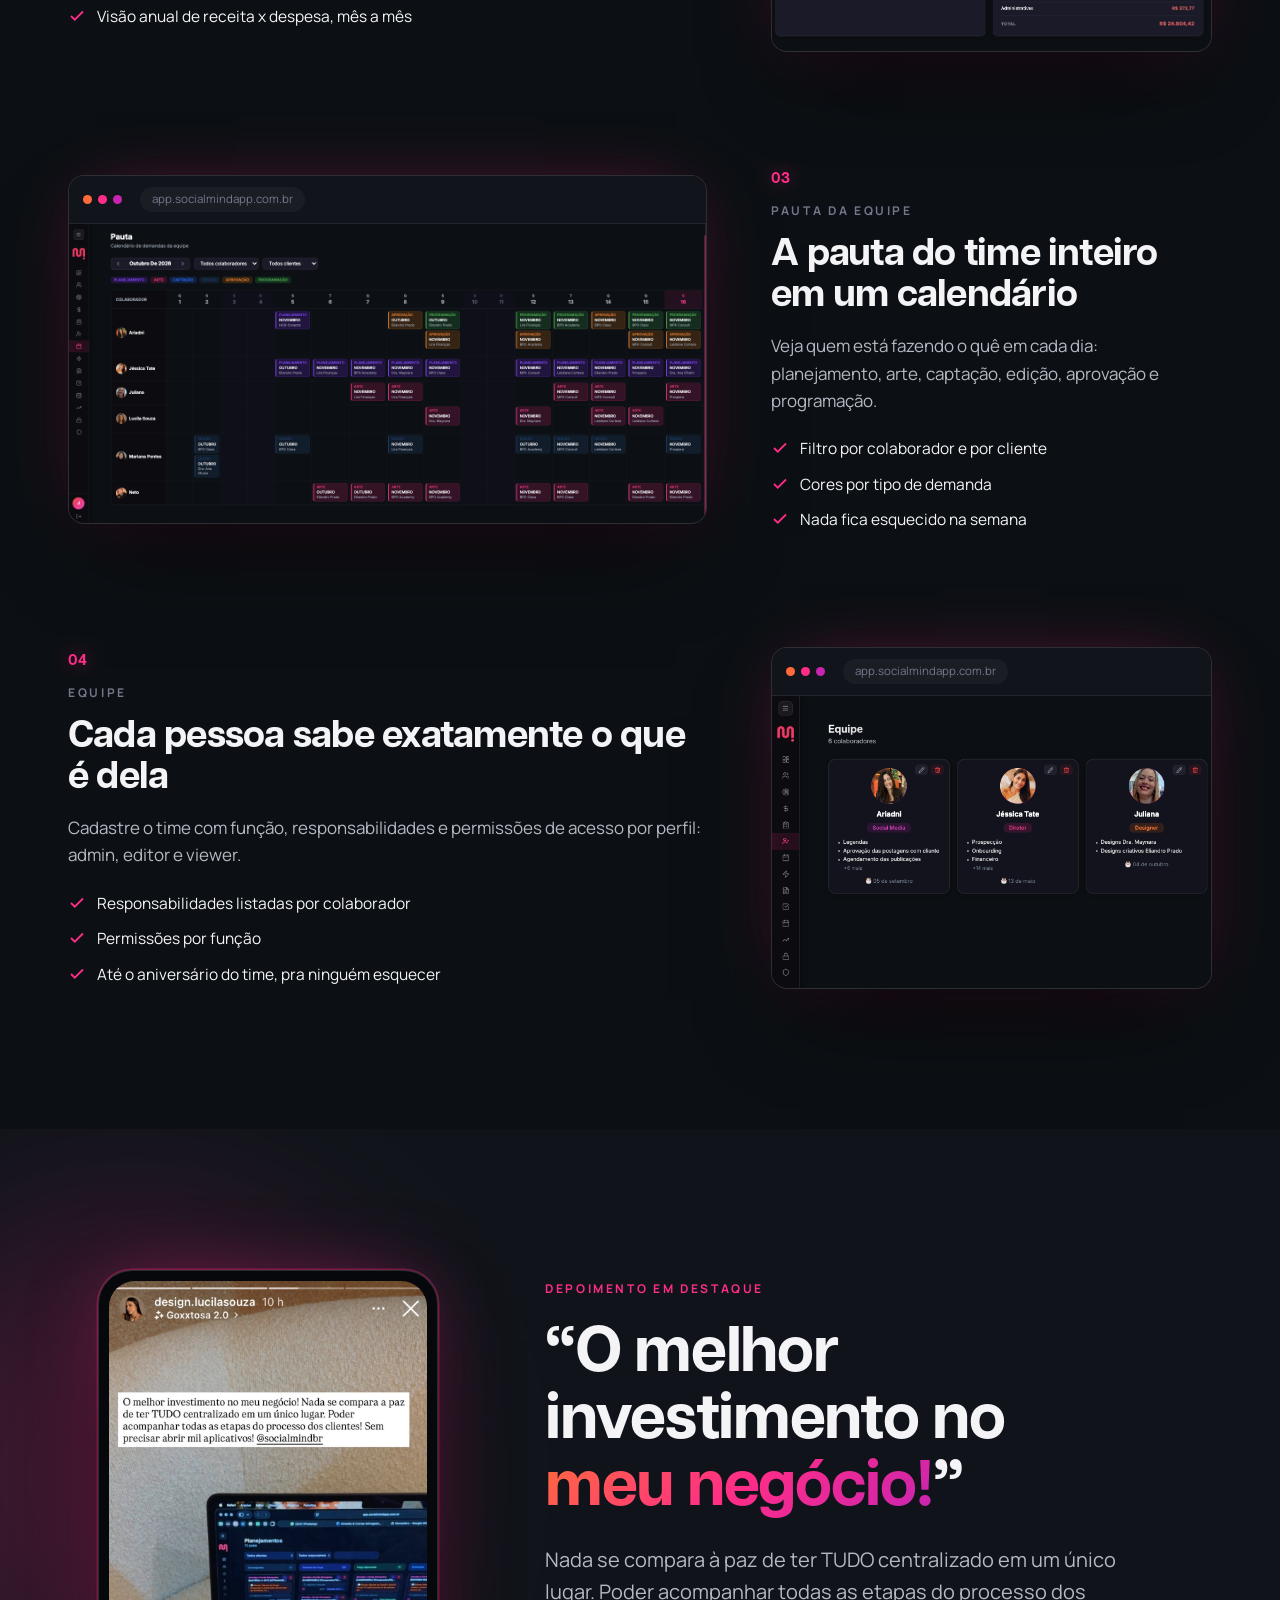
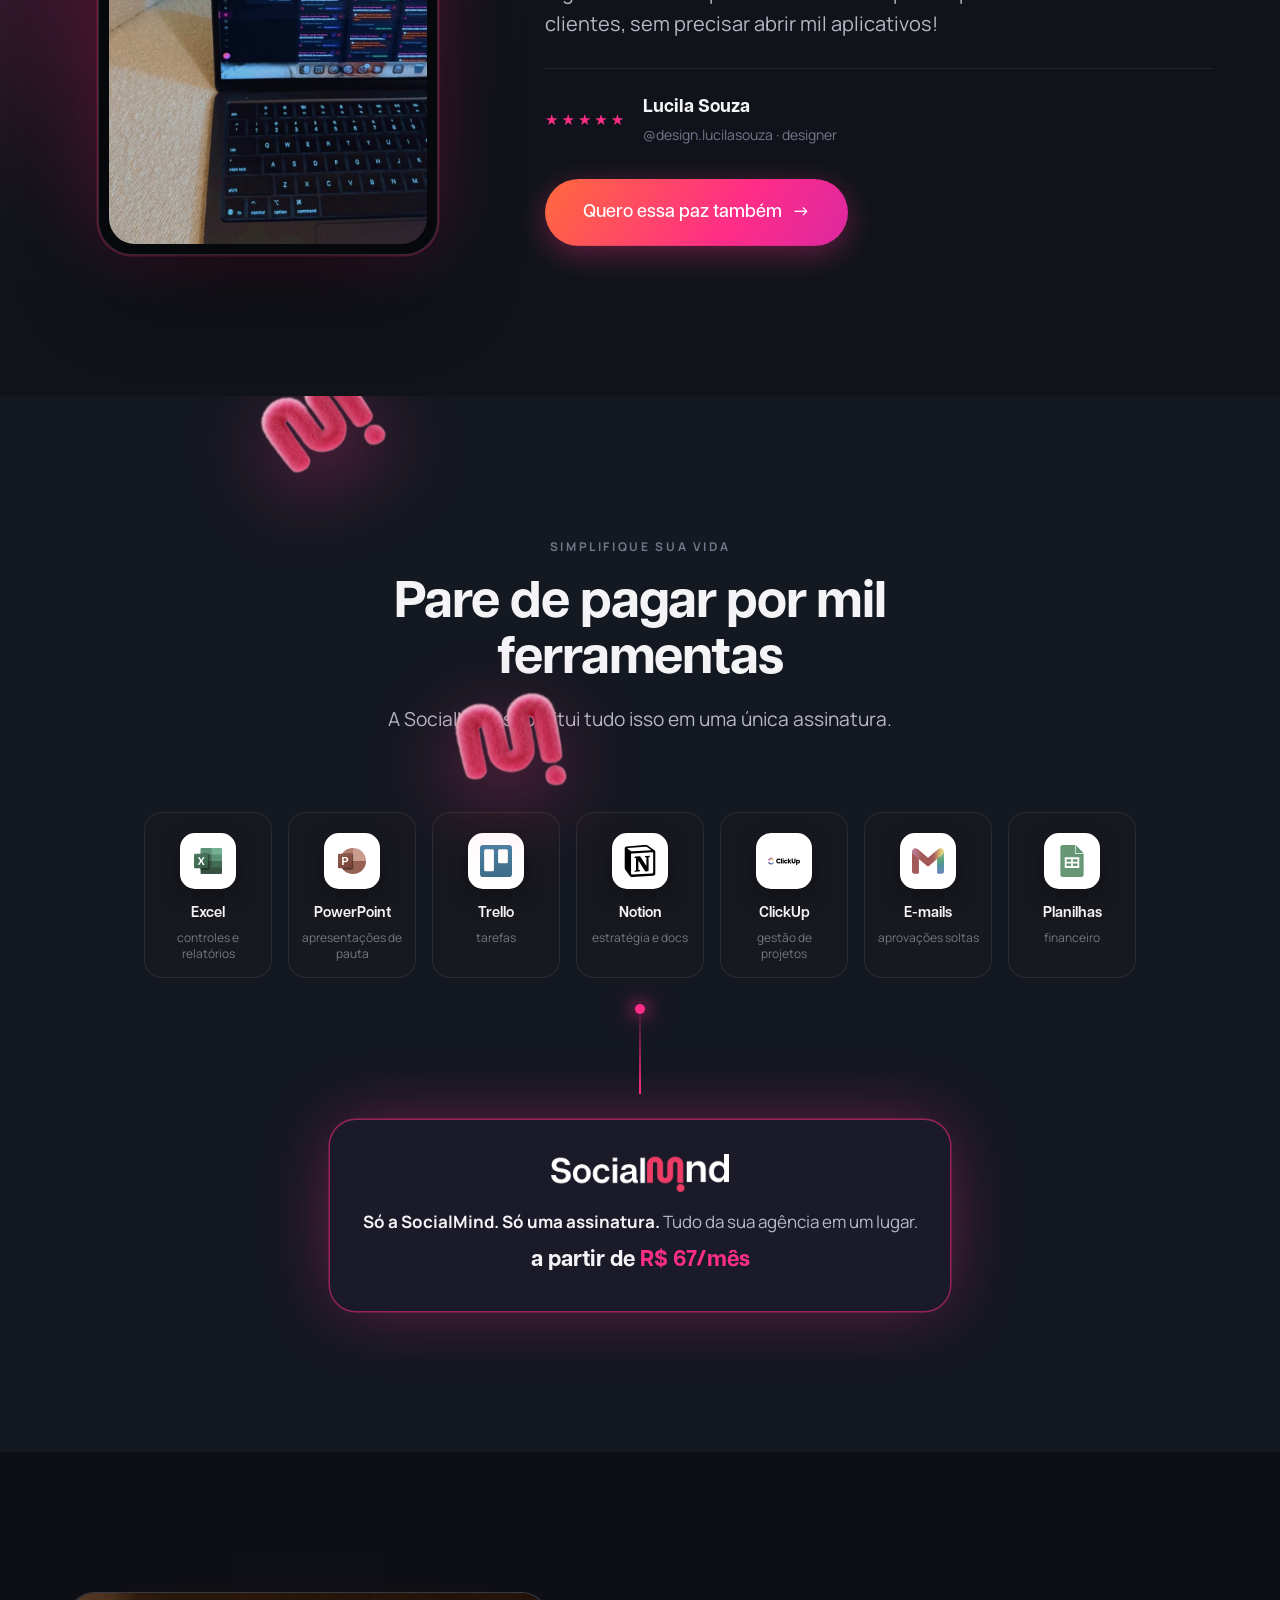
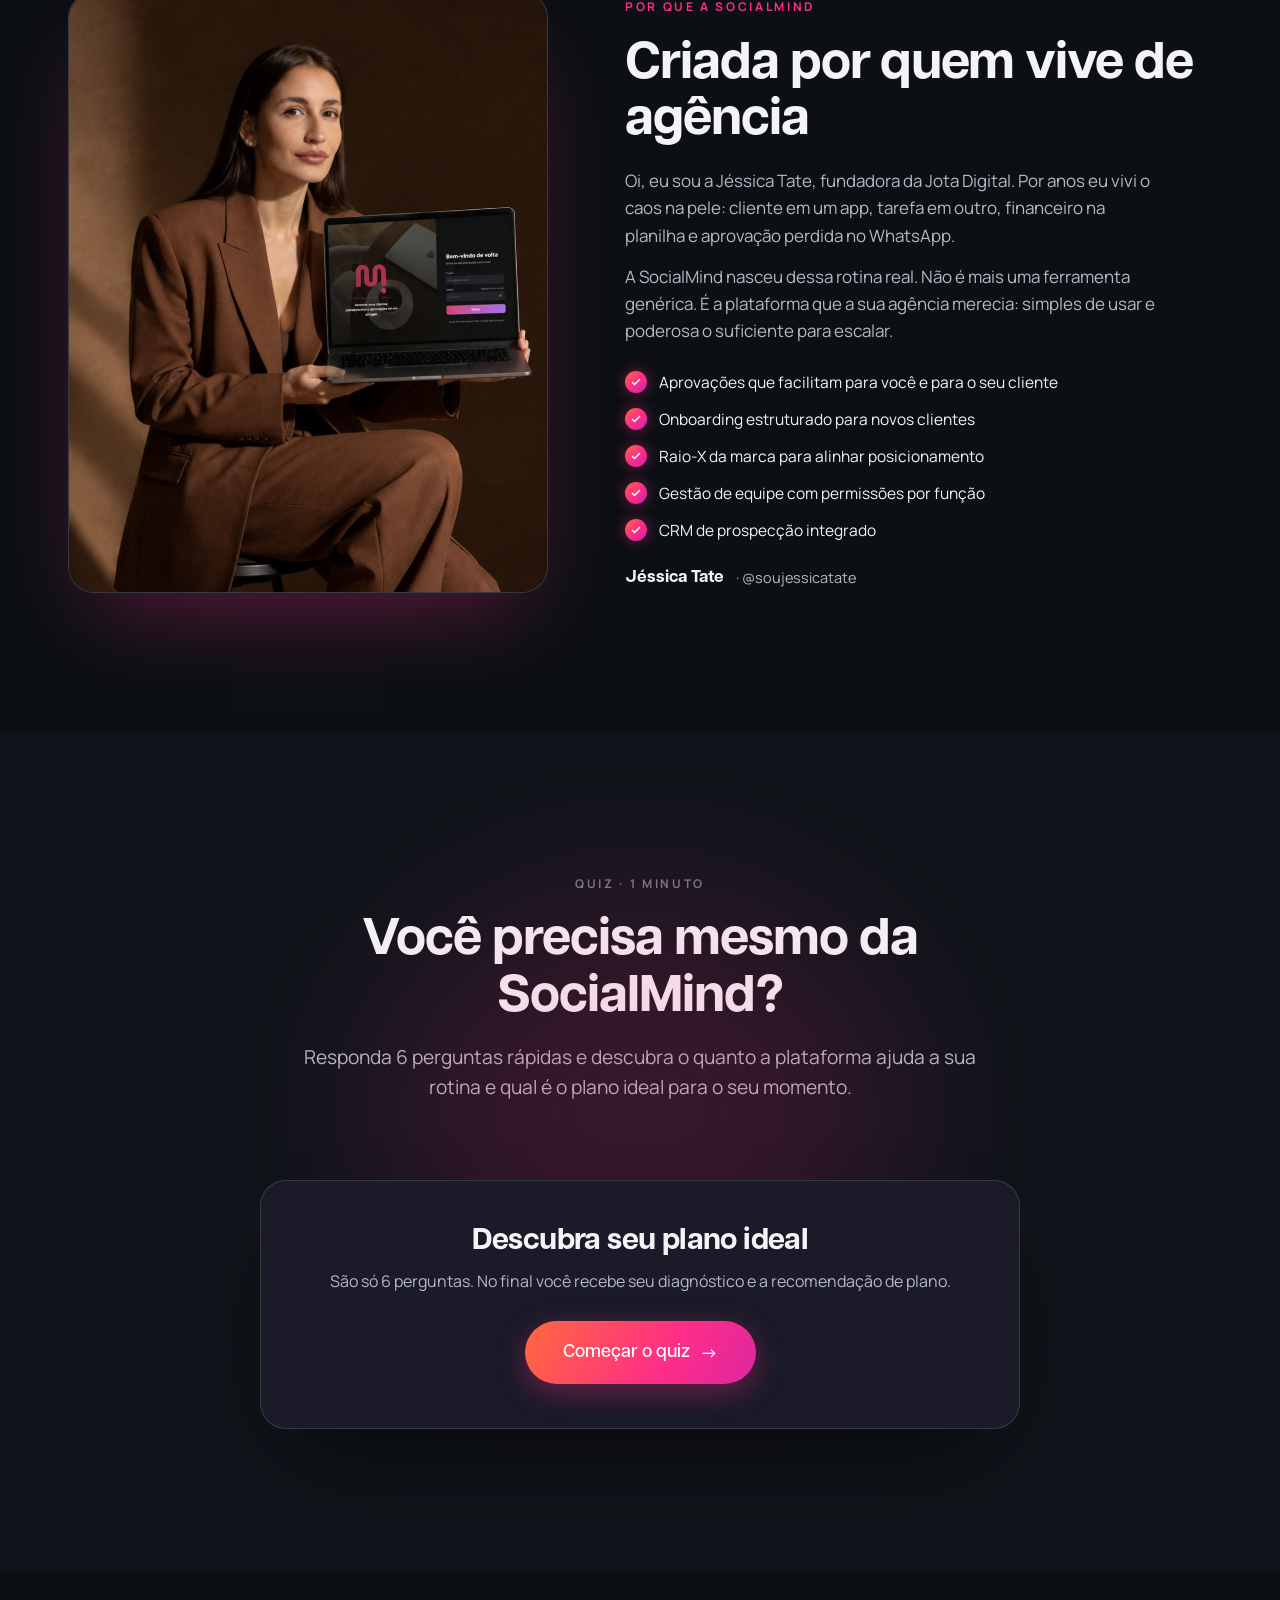
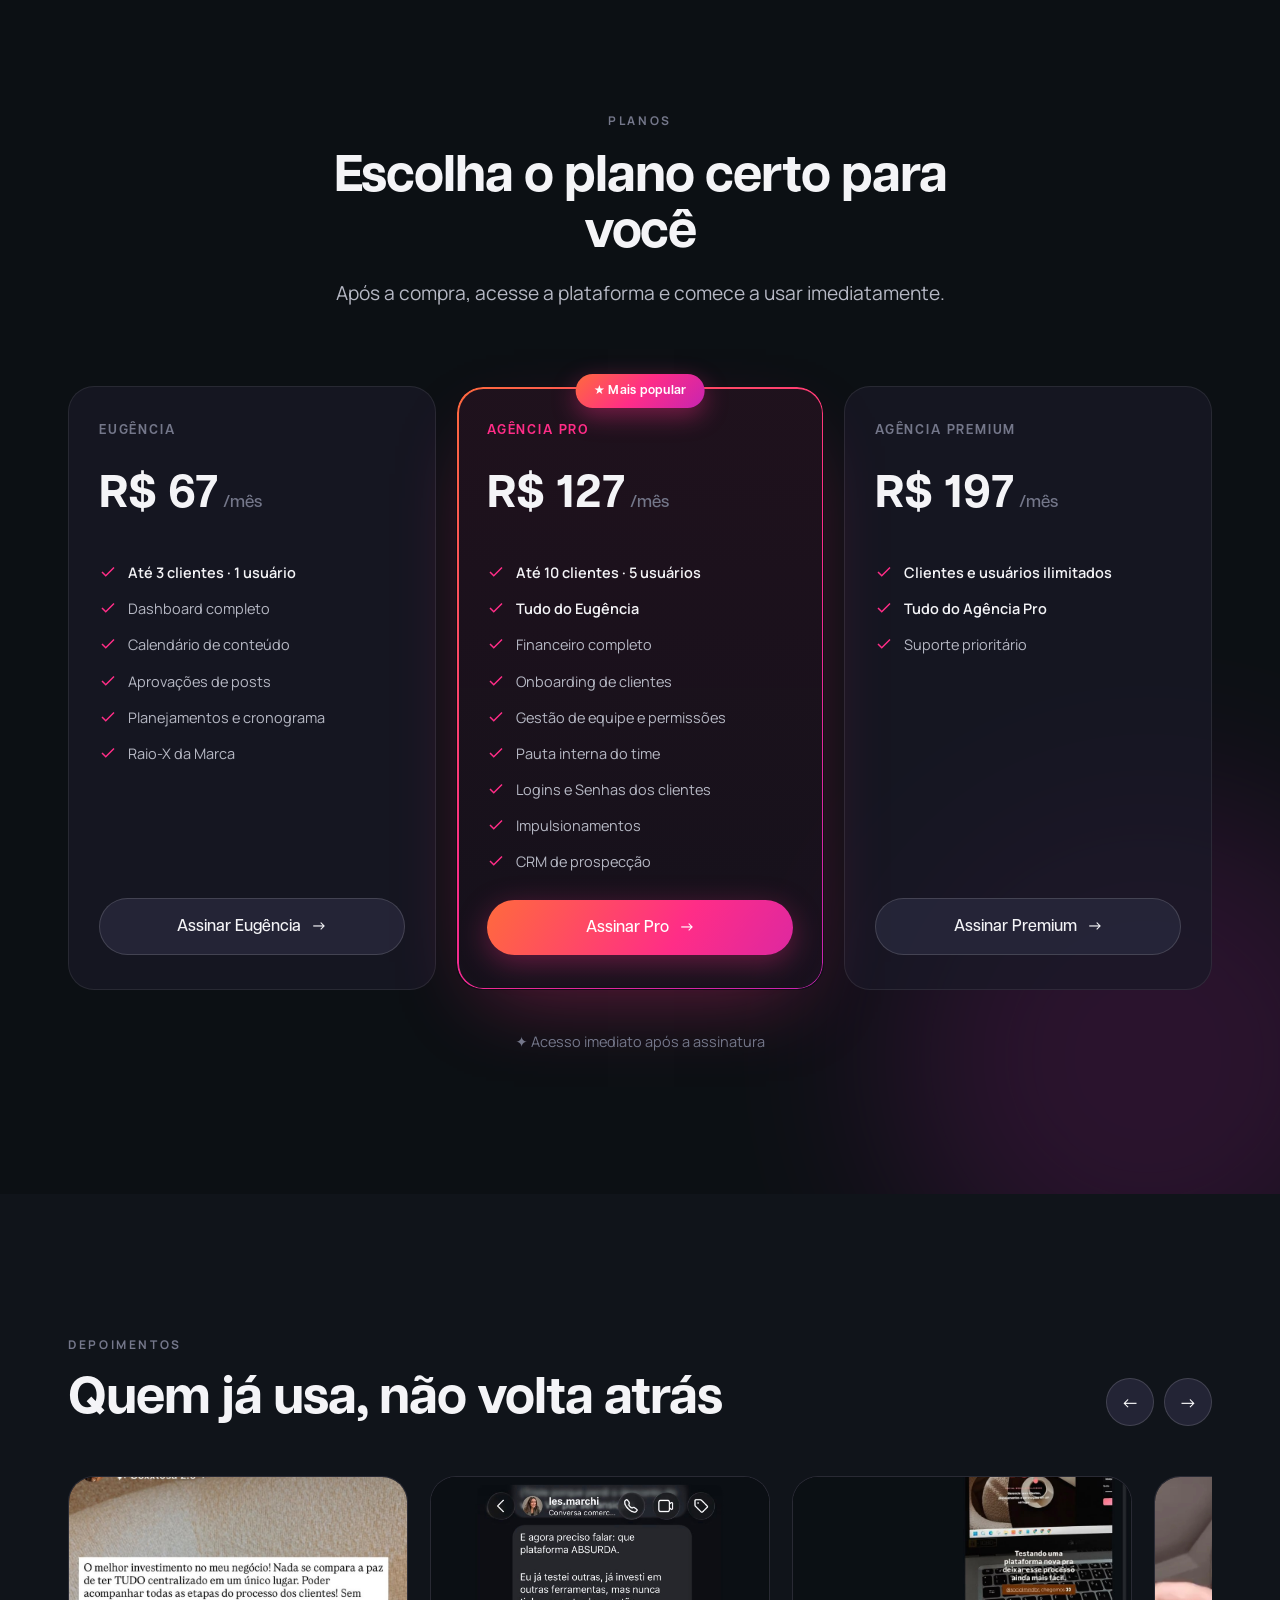
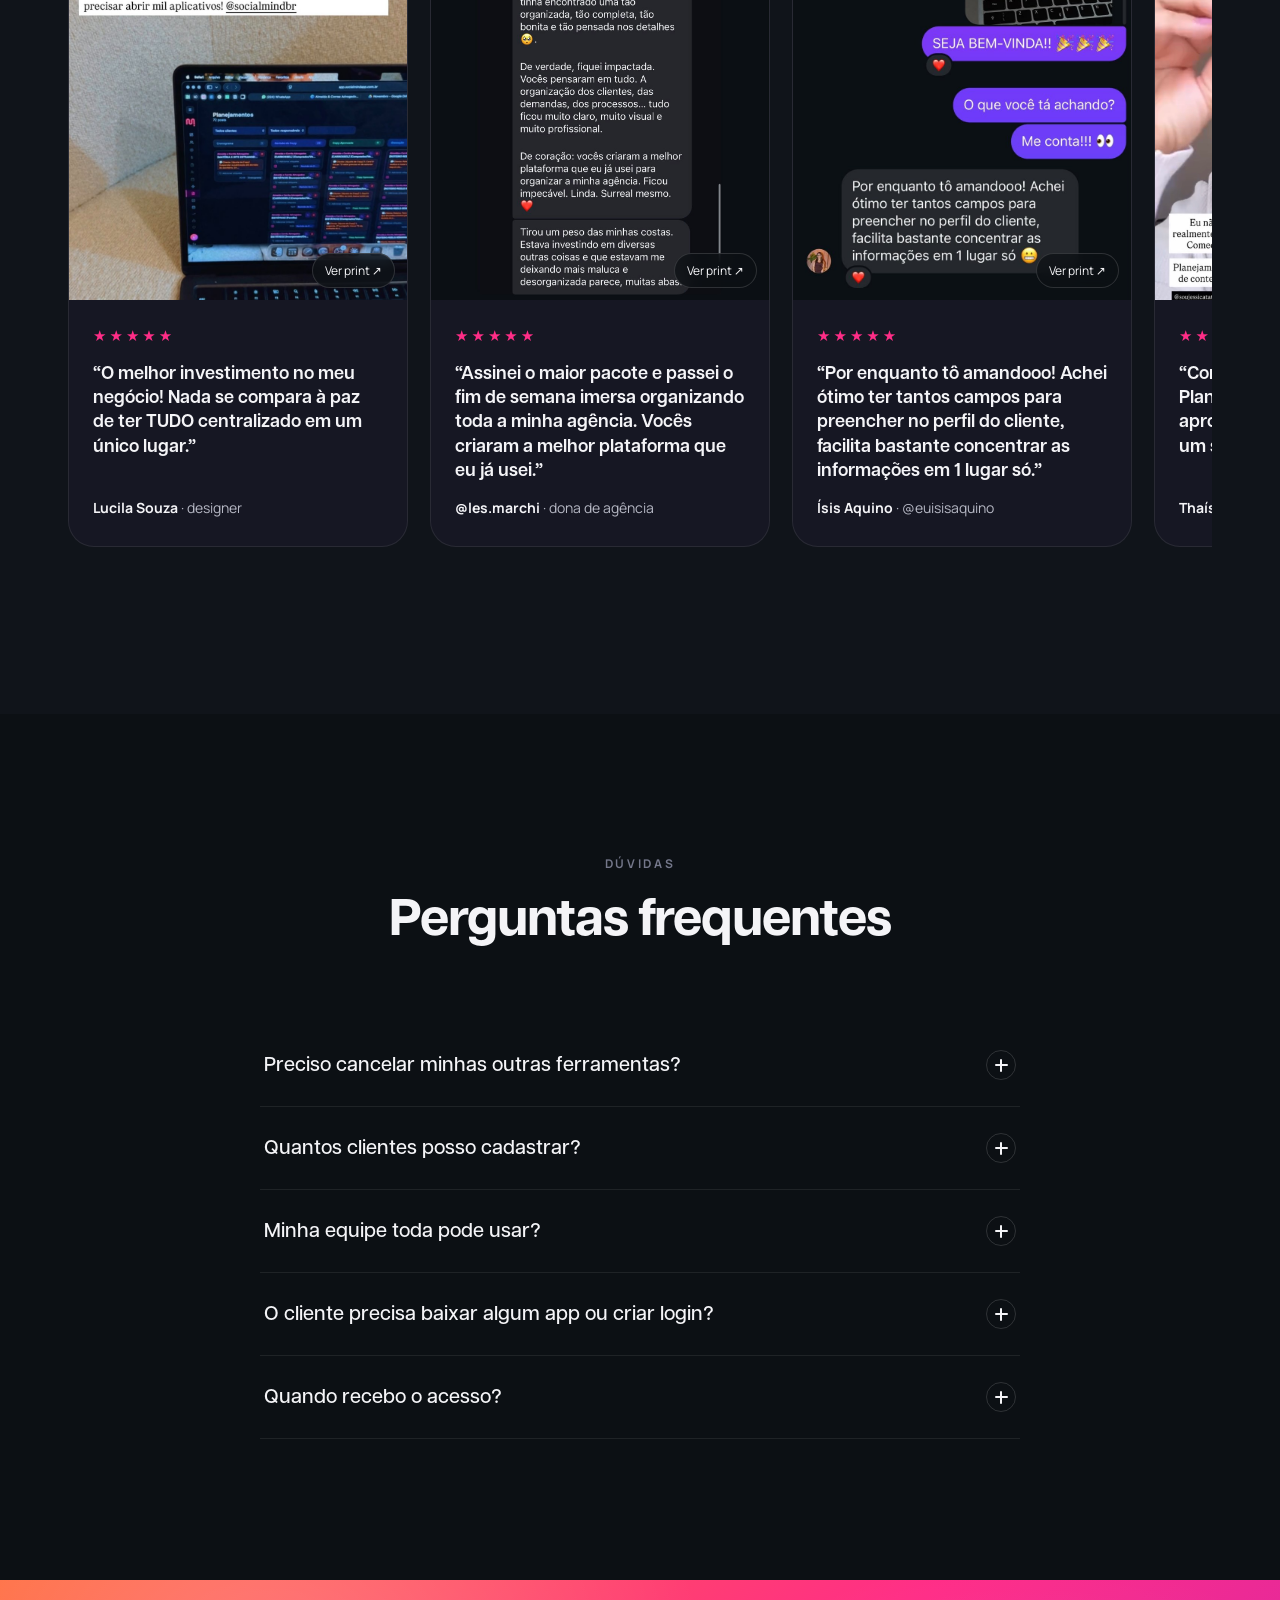
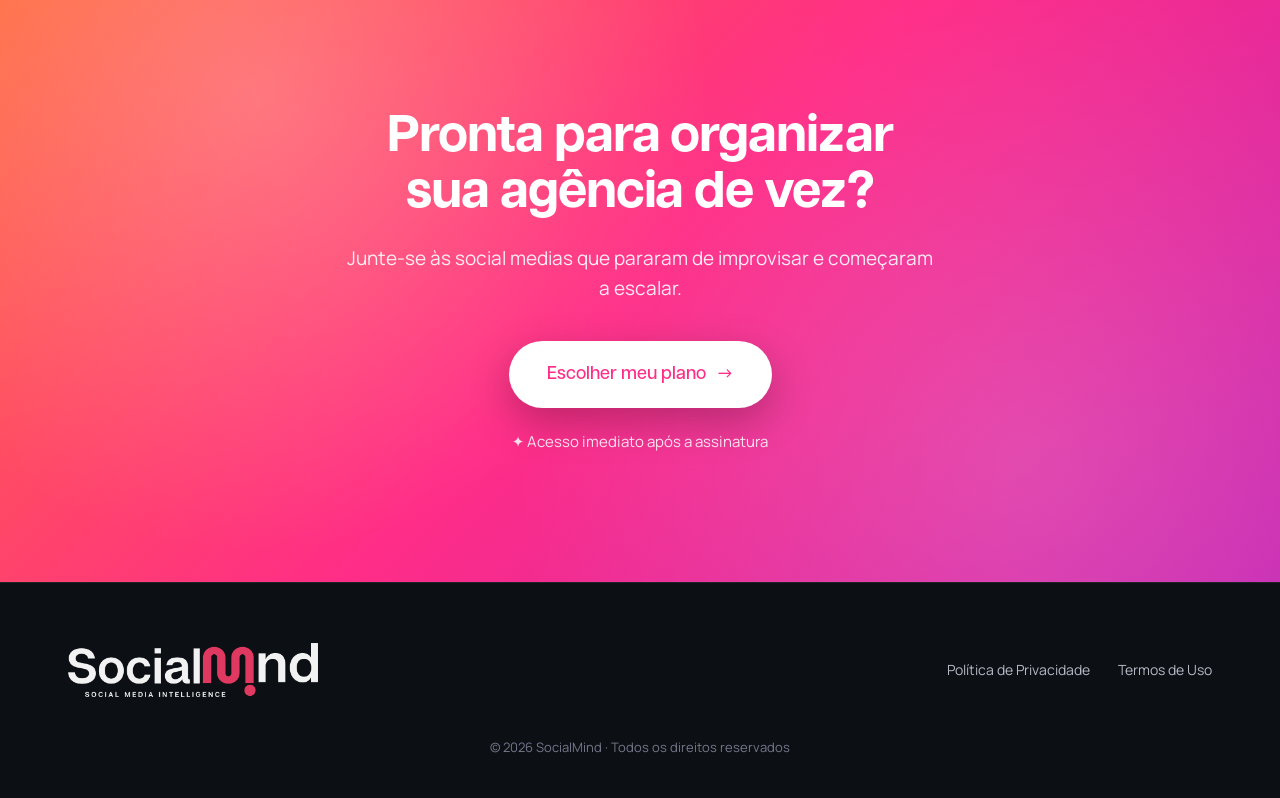
==== commit 06b24fa6: "fix: restaurar favicon" ====
--- a/index.html
+++ b/index.html
@@ -4,6 +4,7 @@
 <meta charset="UTF-8">
 <meta name="viewport" content="width=device-width, initial-scale=1.0">
 <title>SocialMind | Gerencie sua agência com inteligência</title>
+<link rel="icon" type="image/png" href="assets/icon-512.png">
 <meta name="description" content="Clientes, aprovações, financeiro, pauta e muito mais, tudo em um só lugar. Feita por social media, para social medias.">
 <link rel="preconnect" href="https://fonts.googleapis.com">
 <link rel="preconnect" href="https://fonts.gstatic.com" crossorigin>
--- a/styles.css
+++ b/styles.css
@@ -533,3 +533,71 @@
 @media (max-width:760px){.testi-head{flex-direction:column;align-items:flex-start}.lb-prev,.lb-next{display:none}}
 
 .hero{padding-bottom:clamp(90px,11vw,150px)}
+
+/* hero chips */
+.hero-chips{display:flex;flex-wrap:wrap;justify-content:center;gap:10px;margin:34px auto 0;max-width:640px}
+.chip{display:inline-flex;align-items:center;gap:9px;padding:10px 16px;border-radius:999px;background:rgba(26,26,40,.78);border:1px solid var(--border-strong);backdrop-filter:blur(10px);font-family:var(--font-display);font-weight:600;font-size:14px;color:var(--ink);white-space:nowrap;transition:border-color .3s,box-shadow .3s,background .3s;animation:chipFloat 6s ease-in-out infinite}
+.chip i{width:8px;height:8px;border-radius:50%;background:var(--grad);box-shadow:0 0 10px var(--pink);flex:none}
+.chip:hover{color:#fff;border-color:rgba(255,45,135,.7);background:rgba(255,45,135,.14);box-shadow:0 0 28px rgba(255,45,135,.35)}
+@keyframes chipFloat{0%,100%{transform:translateY(0)}50%{transform:translateY(-7px)}}
+@media (min-width:1240px){
+.hero-inner{position:relative}
+.hero-chips{display:block;margin:0;max-width:none;position:absolute;inset:0;pointer-events:none}
+.chip-pos{position:absolute;top:var(--top);pointer-events:auto}
+.chip-pos[data-side="l"]{left:calc(var(--off) - 10px)}
+.chip-pos[data-side="r"]{right:calc(var(--off) - 10px)}
+}
+@media (prefers-reduced-motion:reduce){.chip{animation:none}}
+/* video */
+.video-slot{background:#000}
+.video-slot video{object-fit:contain;background:#000}
+.video-cover{position:absolute;inset:0;z-index:2;display:flex;flex-direction:column;align-items:center;justify-content:center;gap:18px;background:radial-gradient(ellipse at 50% 50%,rgba(12,16,20,.25),rgba(12,16,20,.7));color:#fff;transition:opacity .4s,background .4s}
+.video-cover strong{font-family:var(--font-display);font-size:20px}
+.video-cover:hover{background:radial-gradient(ellipse at 50% 50%,rgba(255,45,135,.15),rgba(12,16,20,.6))}
+.video-cover:hover .play{transform:scale(1.08)}
+.video-cover .play{animation:ring 2.6s infinite;transition:transform .35s var(--ease)}
+.video-cover.hide{opacity:0;pointer-events:none}
+/* showcase */
+.showcase{overflow:hidden}
+.showcase .glow-purple{width:600px;height:600px;top:20%;right:-15%;opacity:.14}
+.show-row{display:grid;grid-template-columns:minmax(0,1.45fr) minmax(0,1fr);gap:clamp(32px,5vw,70px);align-items:center;position:relative;z-index:2}
+.show-row+.show-row{margin-top:clamp(70px,9vw,120px)}
+.show-row.flip .show-media{order:2}
+.show-num{display:block;font-family:var(--font-display);font-weight:700;font-size:15px;color:var(--pink);margin-bottom:10px;text-shadow:0 0 18px rgba(255,45,135,.5)}
+.show-copy .eyebrow{display:block;margin-bottom:14px}
+.show-copy h3{font-size:clamp(26px,3vw,38px);margin-bottom:16px;text-wrap:pretty}
+.show-copy p{color:var(--ink-2);font-size:17px}
+.show-list{list-style:none;margin-top:22px;display:grid;gap:11px}
+.show-list li{display:flex;gap:11px;align-items:flex-start;font-size:15.5px}
+.show-list svg{width:18px;height:18px;flex:none;margin-top:3px;stroke:var(--pink);stroke-width:2.4;fill:none}
+.shot{position:relative;margin:0;border-radius:16px;overflow:hidden;background:#0b0d12;border:1px solid var(--border-strong);box-shadow:0 40px 90px -30px rgba(0,0,0,.85),0 0 70px -25px rgba(255,45,135,.45);cursor:zoom-in;transition:transform .5s var(--ease),box-shadow .5s}
+.shot:hover{transform:translateY(-6px);box-shadow:0 50px 100px -30px rgba(0,0,0,.85),0 0 90px -20px rgba(255,45,135,.6)}
+.shot-bar{display:flex;align-items:center;gap:6px;padding:11px 14px;background:#12141b;border-bottom:1px solid var(--border)}
+.shot-bar i{width:9px;height:9px;border-radius:50%;background:rgba(255,255,255,.14)}
+.shot-bar i:first-child{background:#FF6A3D}.shot-bar i:nth-child(2){background:#FF2D87}.shot-bar i:nth-child(3){background:#C724B1}
+.shot-bar span{margin-left:12px;font-size:11.5px;color:var(--ink-3);padding:3px 12px;border-radius:999px;background:rgba(255,255,255,.04)}
+.shot img{width:100%;height:auto;display:block}
+.shot-zoom{position:absolute;right:12px;bottom:12px;padding:6px 12px;border-radius:999px;background:rgba(12,16,20,.8);backdrop-filter:blur(8px);font-size:12px;border:1px solid var(--border-strong);opacity:0;transition:opacity .3s}
+.shot:hover .shot-zoom{opacity:1}
+.fin-tabs{display:inline-flex;gap:4px;padding:4px;border-radius:999px;background:var(--surface);border:1px solid var(--border-strong);margin-bottom:16px}
+.fin-tabs button{padding:9px 18px;border-radius:999px;font-family:var(--font-display);font-weight:600;font-size:14px;color:var(--ink-2);transition:background .3s,color .3s}
+.fin-tabs button.on{background:var(--grad);color:#fff;box-shadow:0 6px 20px rgba(255,45,135,.35)}
+.fin-stack{display:grid}
+.fin-stack .shot{grid-area:1/1;opacity:0;pointer-events:none;transition:opacity .6s var(--ease),transform .5s var(--ease),box-shadow .5s}
+.fin-stack .shot.on{opacity:1;pointer-events:auto}
+/* spotlight */
+.spotlight{background:var(--bg-2);overflow:hidden}
+.spotlight .glow-pink{width:520px;height:520px;top:10%;left:-10%;opacity:.18}
+.spot-grid{display:grid;grid-template-columns:minmax(0,.75fr) minmax(0,1.25fr);gap:clamp(40px,6vw,90px);align-items:center;position:relative;z-index:2}
+.spot-phone{position:relative;max-width:340px;width:100%;margin:0 auto;border-radius:34px;padding:10px;background:#07080b;border:1px solid var(--border-strong);box-shadow:0 40px 100px -30px rgba(0,0,0,.8),0 0 0 1.5px rgba(255,45,135,.35),0 0 80px -20px rgba(255,45,135,.5);transform:rotate(-3deg);transition:transform .6s var(--ease)}
+.spot-phone:hover{transform:rotate(0)}
+.spot-phone>img{width:100%;border-radius:26px;cursor:zoom-in}
+.spot-copy .eyebrow{color:var(--pink);display:block;margin-bottom:20px}
+.spot-quote{font-family:var(--font-display);font-weight:700;font-size:clamp(36px,5vw,64px);line-height:1.05;letter-spacing:-.02em;text-wrap:balance}
+.spot-rest{margin-top:24px;font-size:clamp(17px,1.6vw,20px);color:var(--ink-2);max-width:52ch}
+.spot-who{display:flex;align-items:center;gap:16px;margin:28px 0 32px;padding-top:24px;border-top:1px solid var(--border)}
+.spot-who b{display:block;font-family:var(--font-display);font-size:18px}
+.spot-who div span{font-size:14px;color:var(--ink-3)}
+.lightbox.single .lb-prev,.lightbox.single .lb-next{visibility:hidden}
+.lightbox img{max-width:min(92vw,1200px)}
+@media (max-width:900px){.show-row,.spot-grid{grid-template-columns:1fr}.show-row.flip .show-media{order:0}.spot-phone{max-width:280px}}
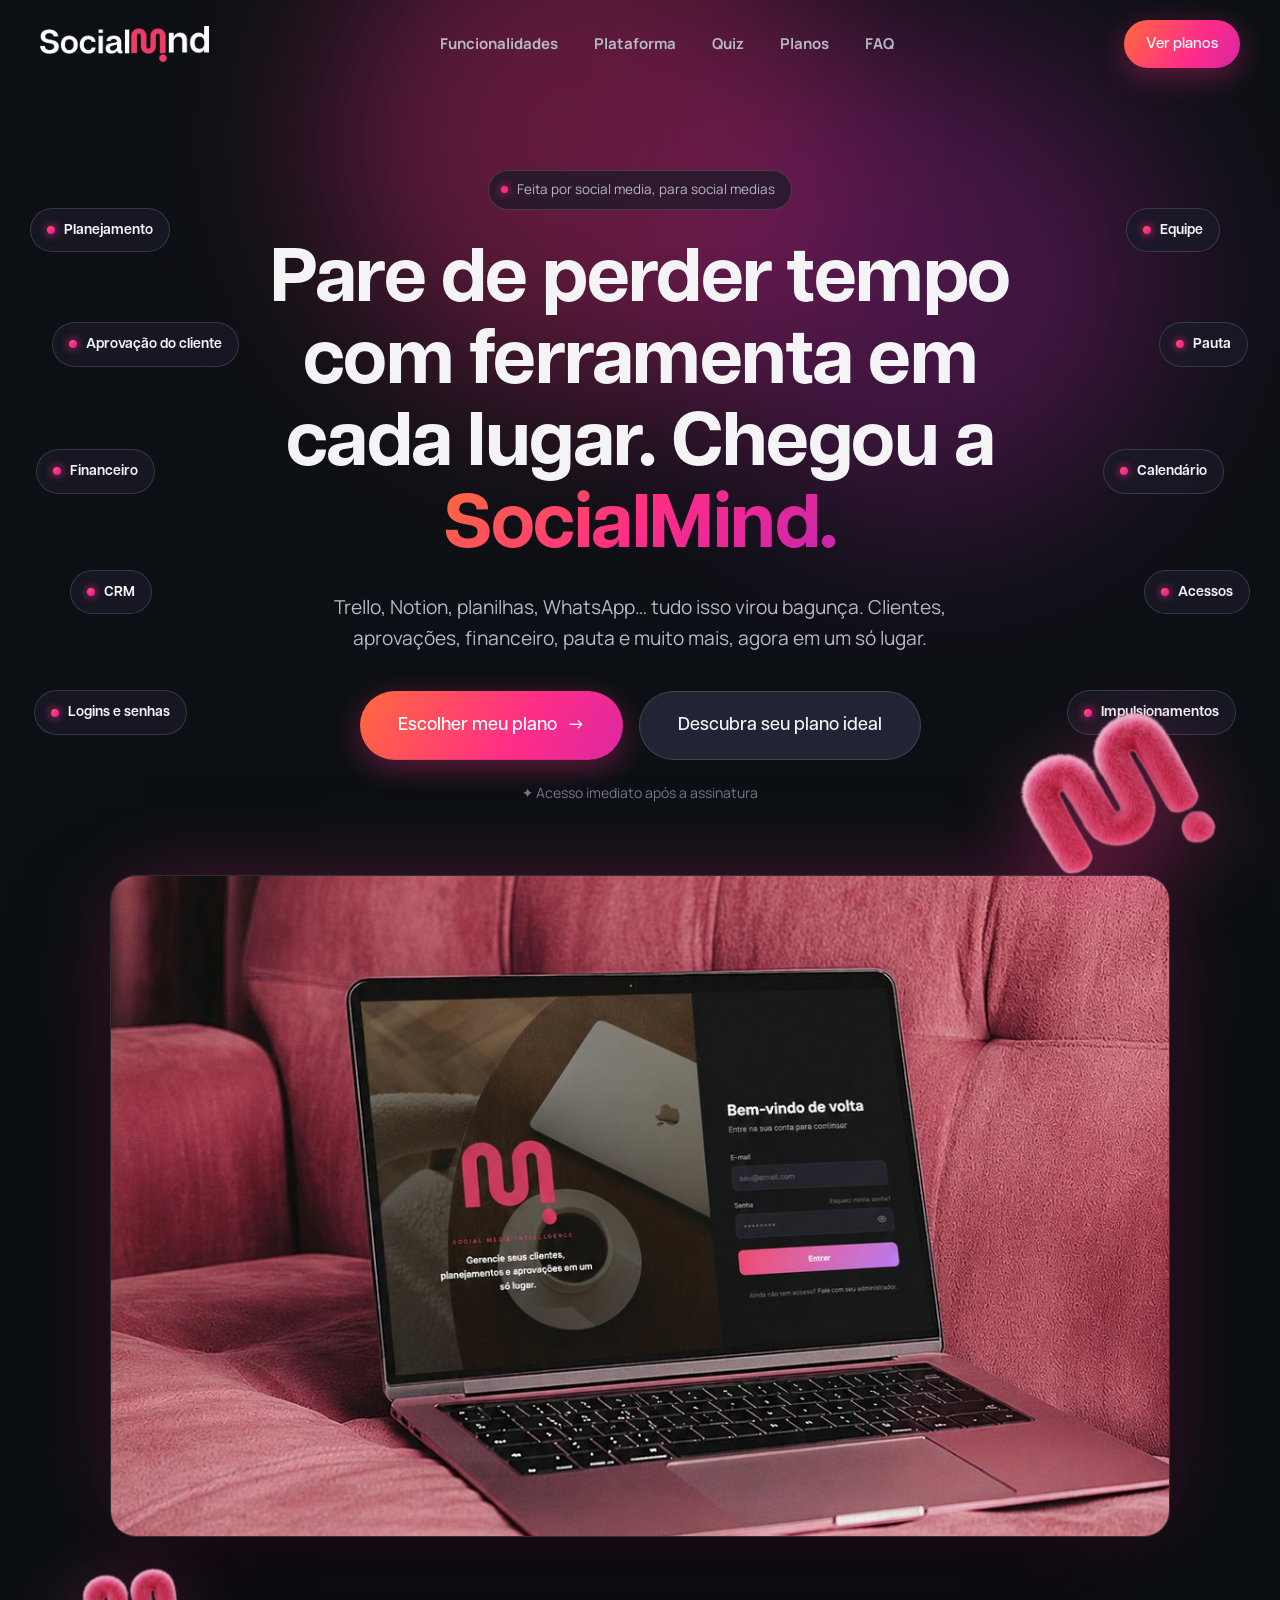
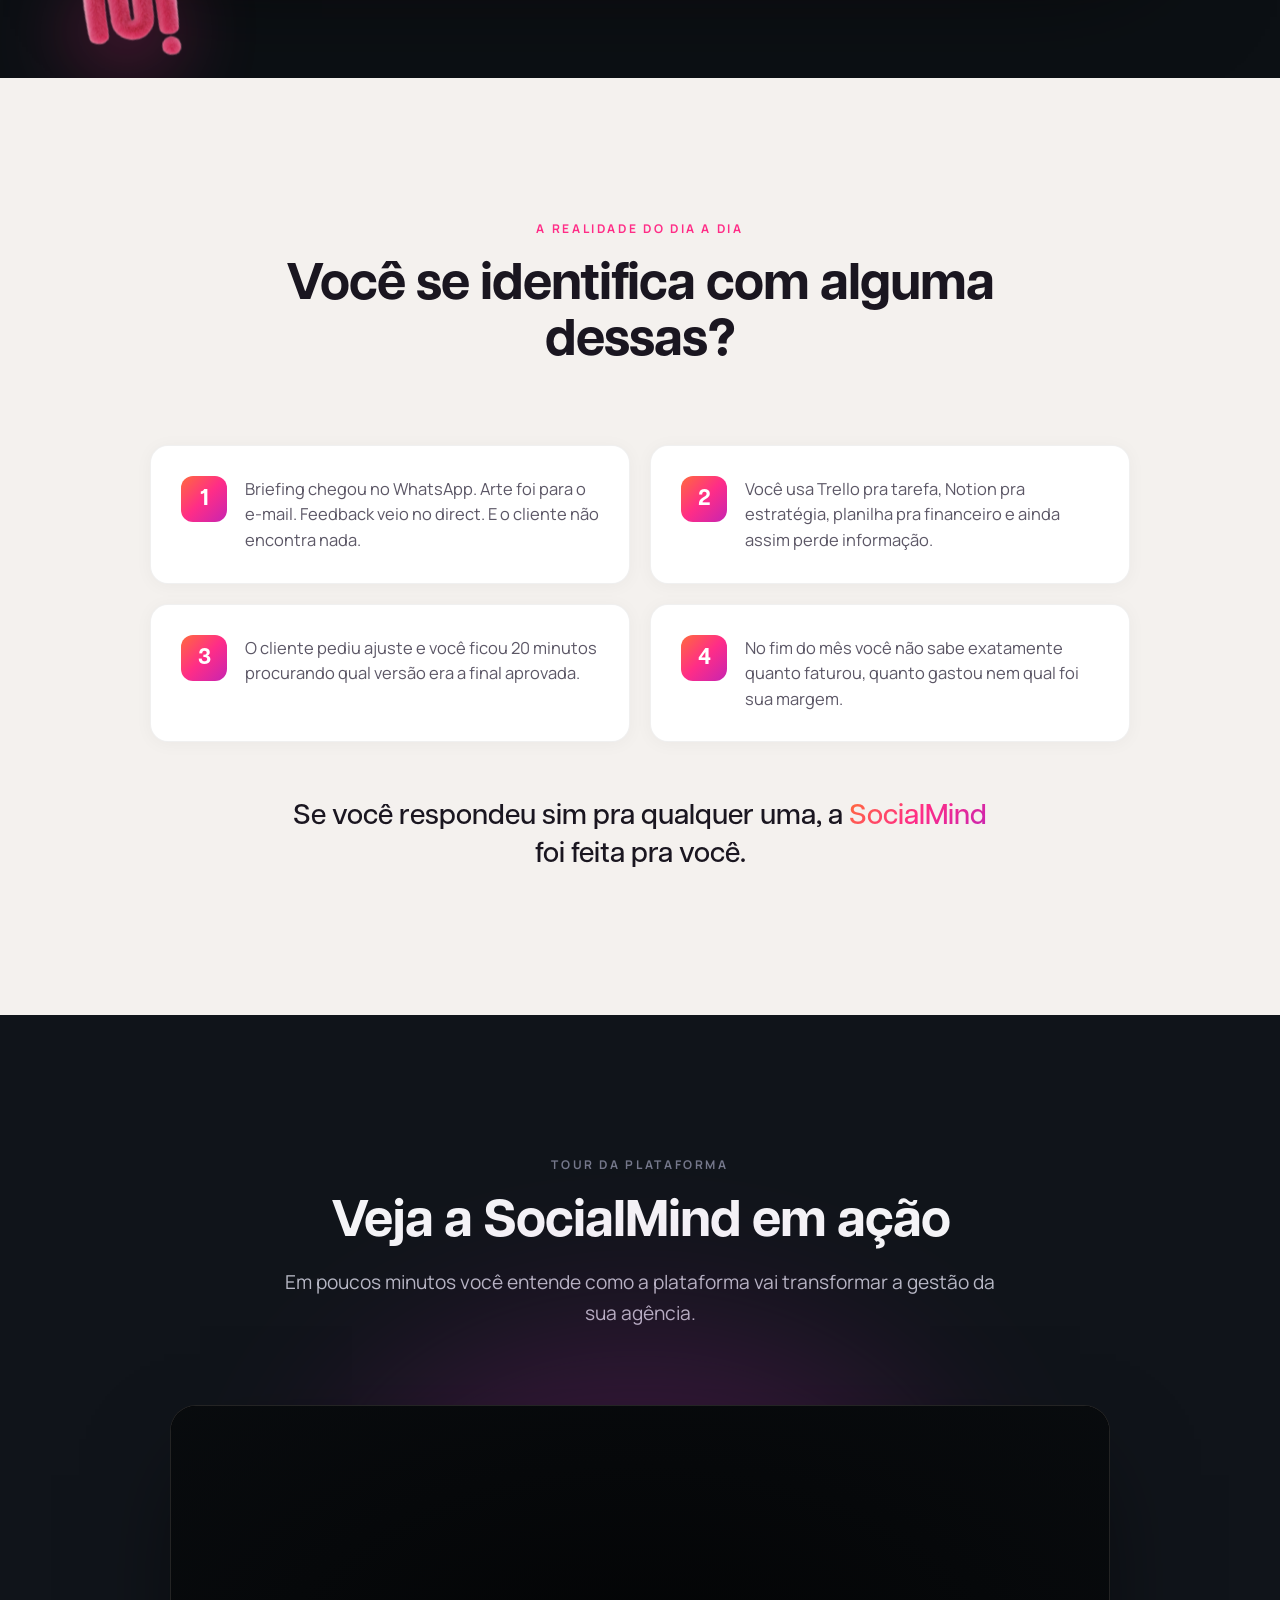
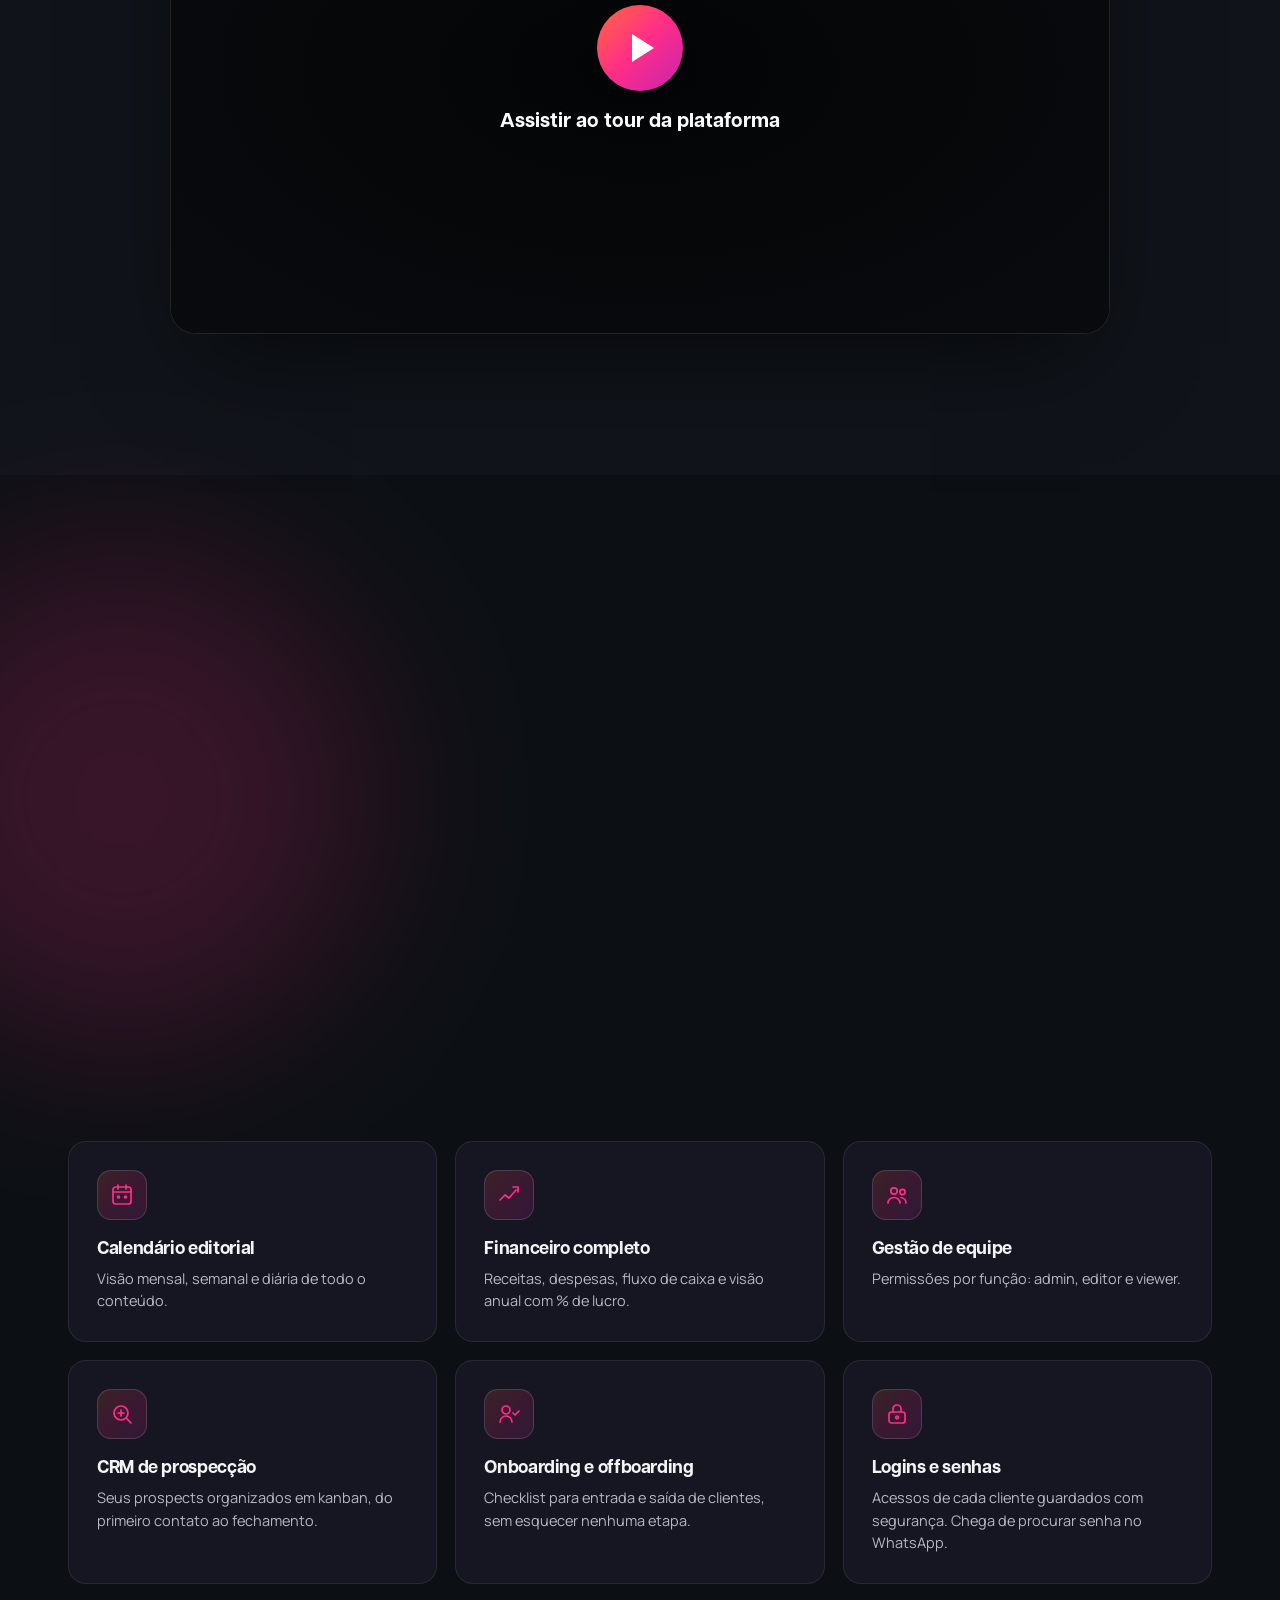
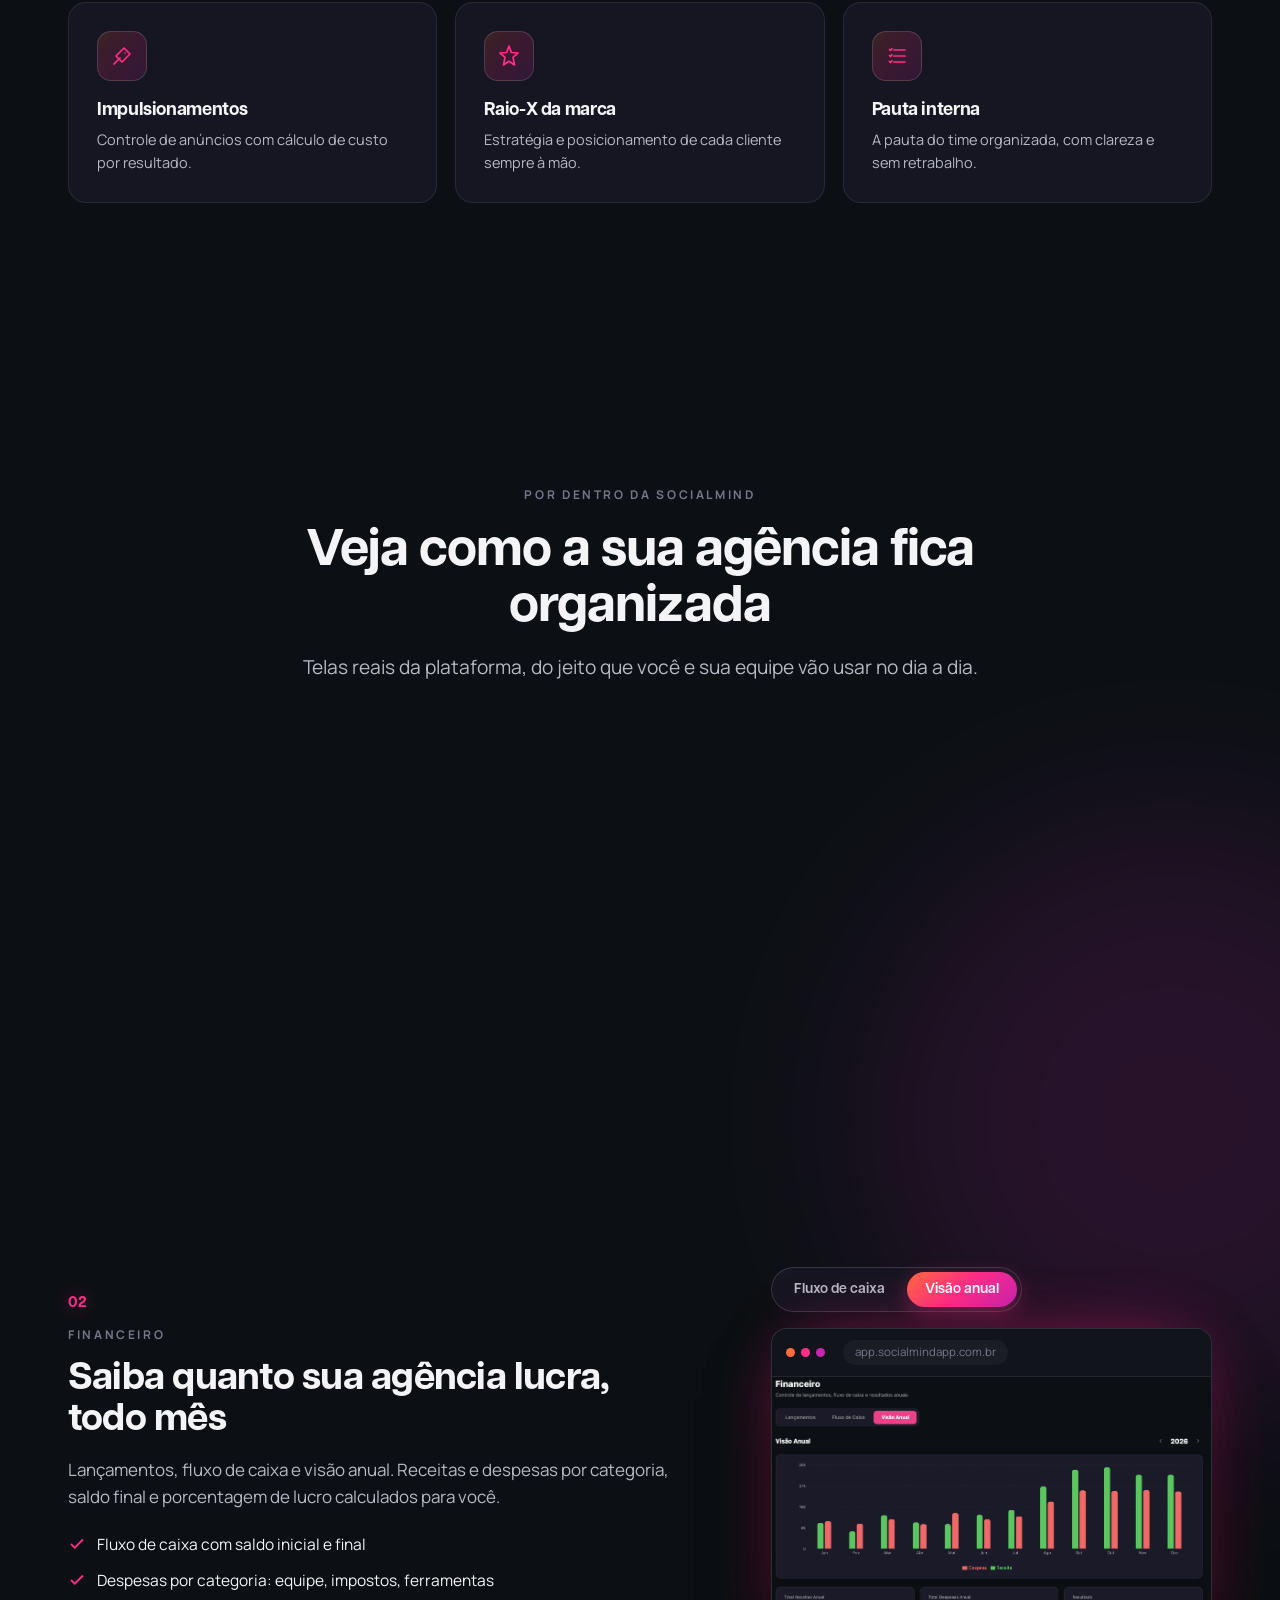
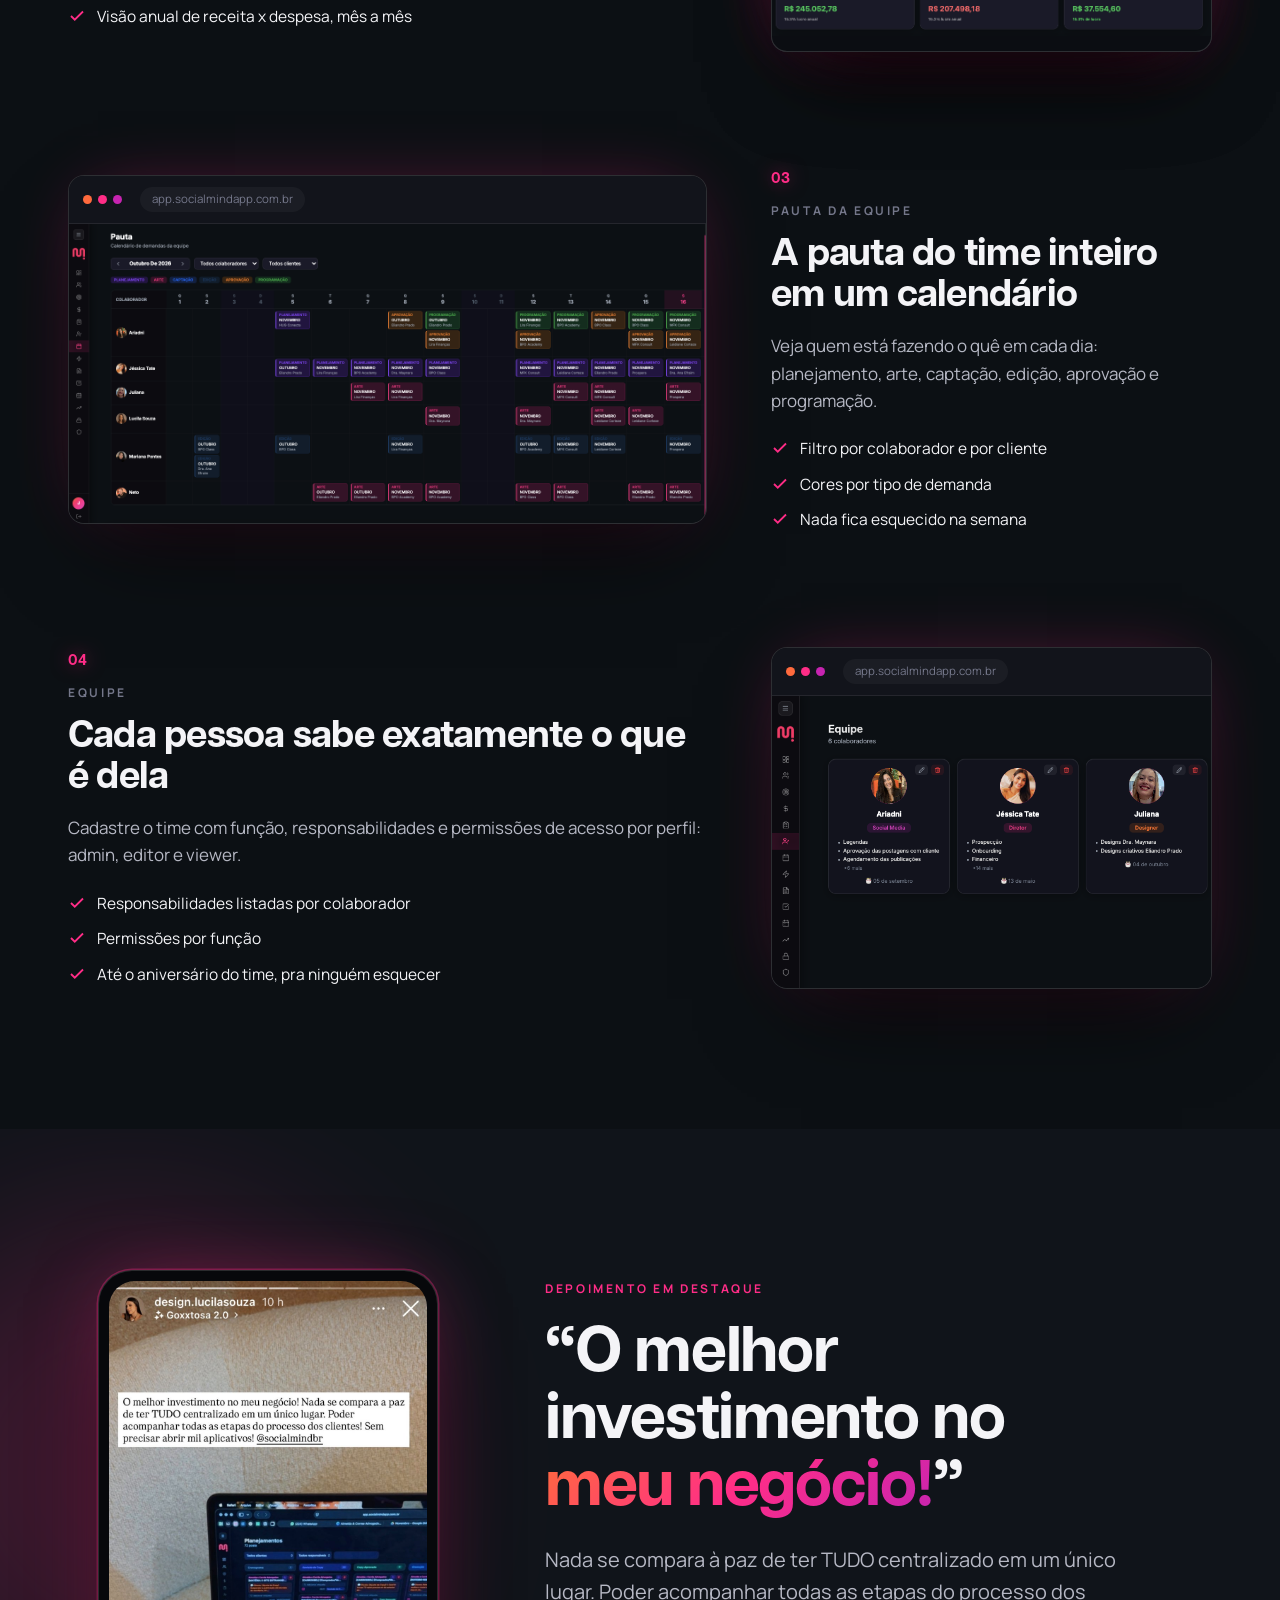
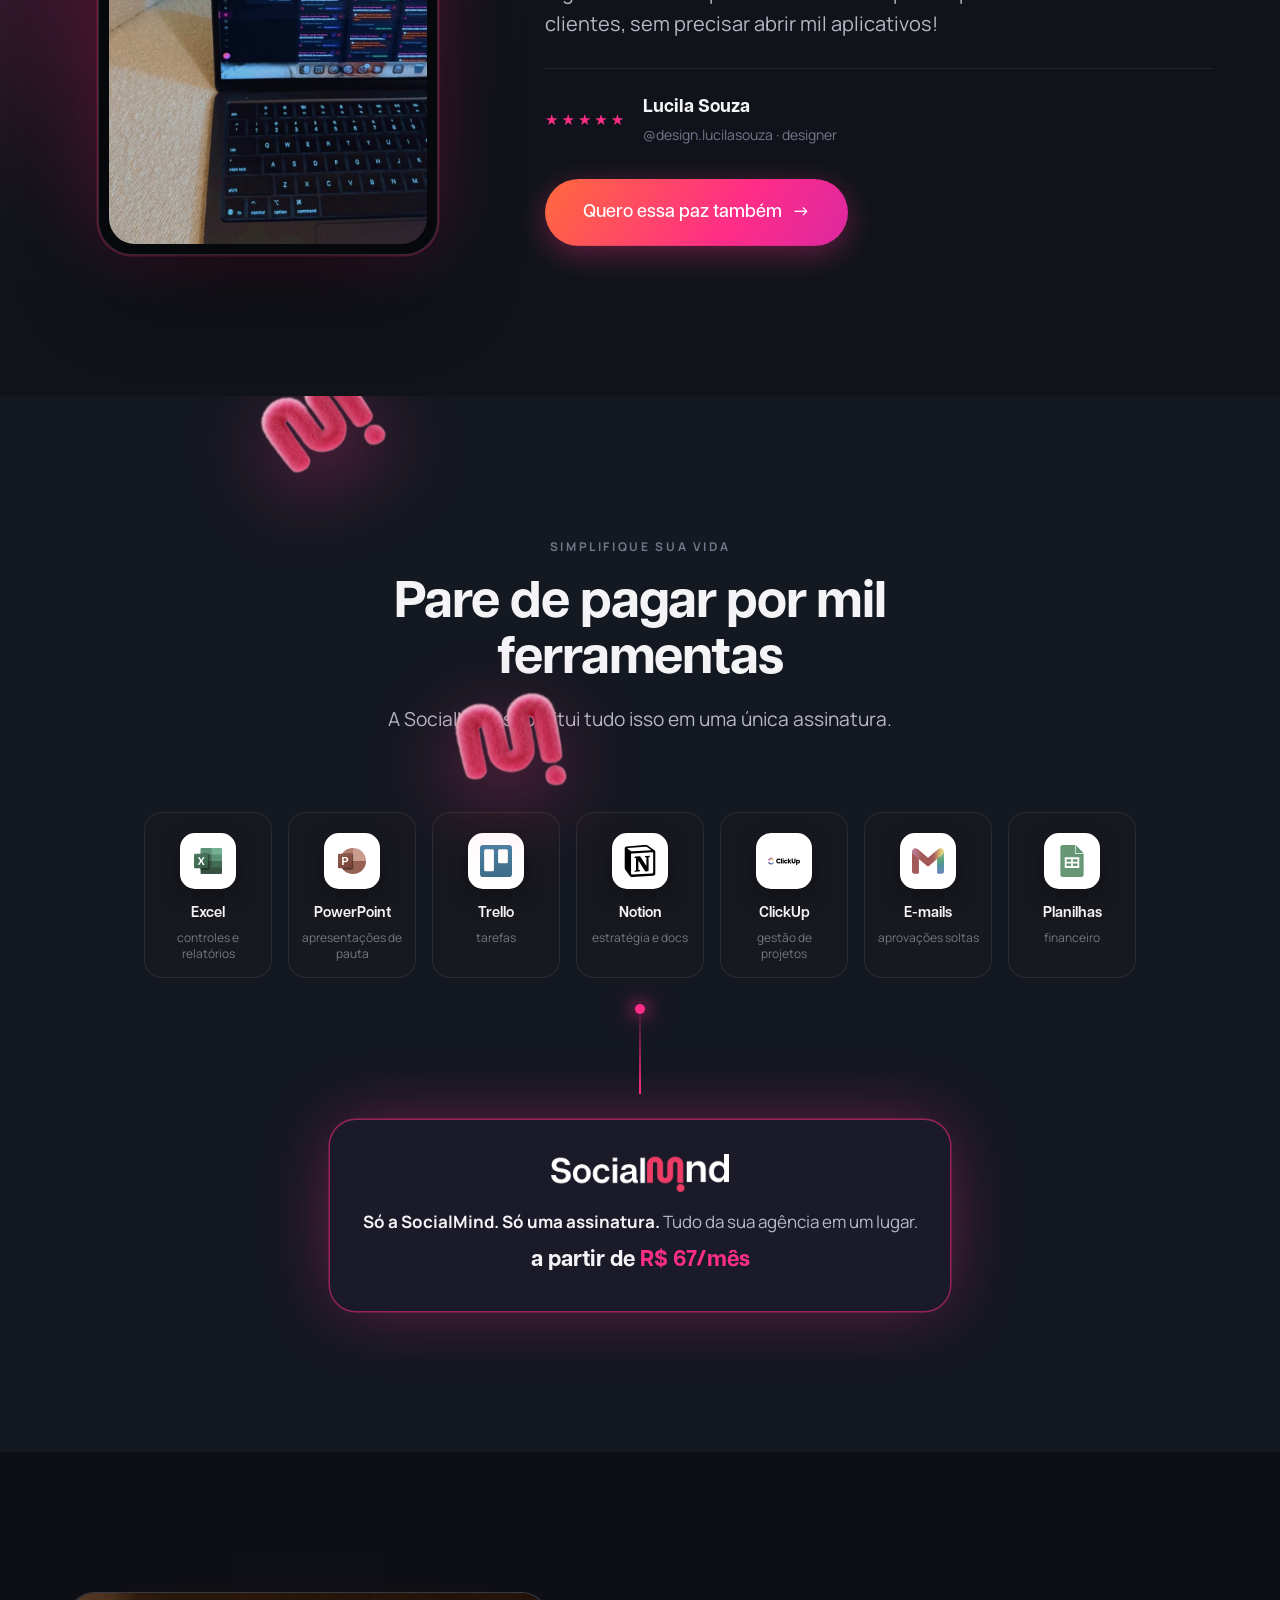
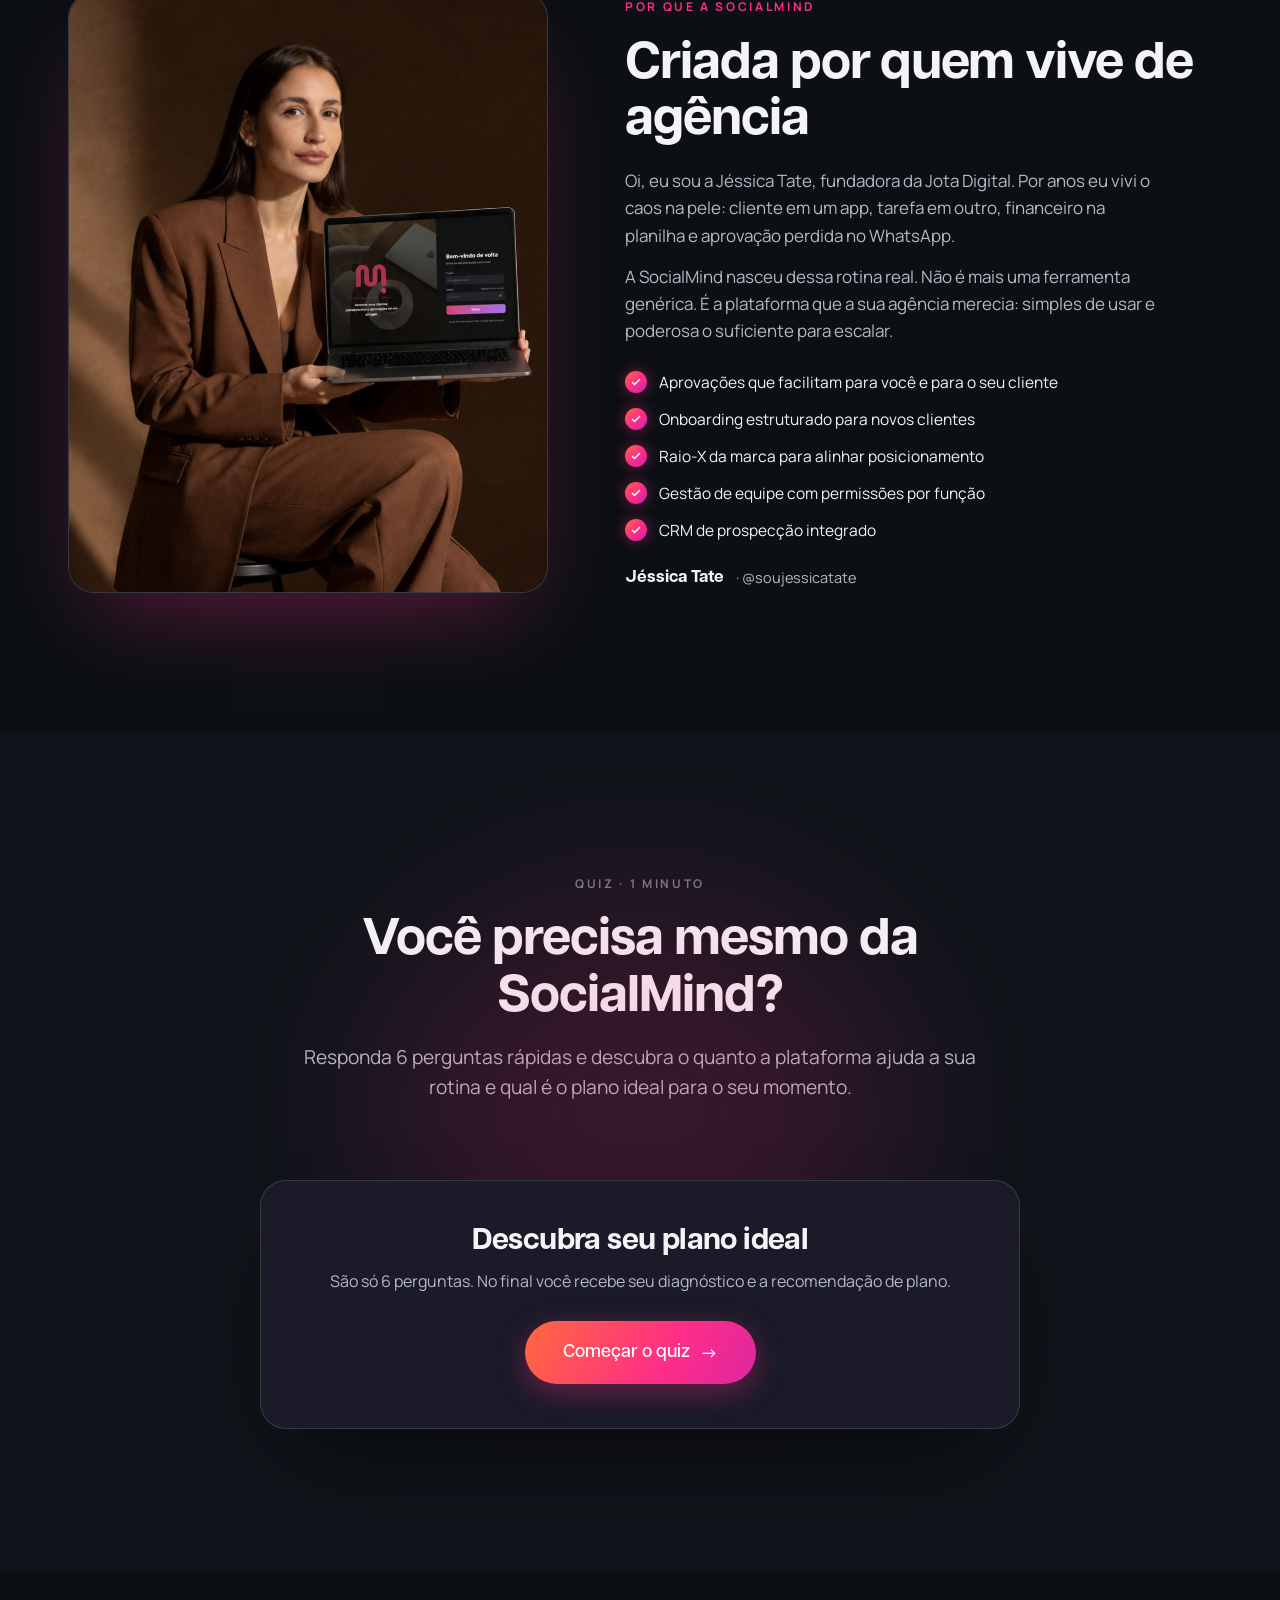
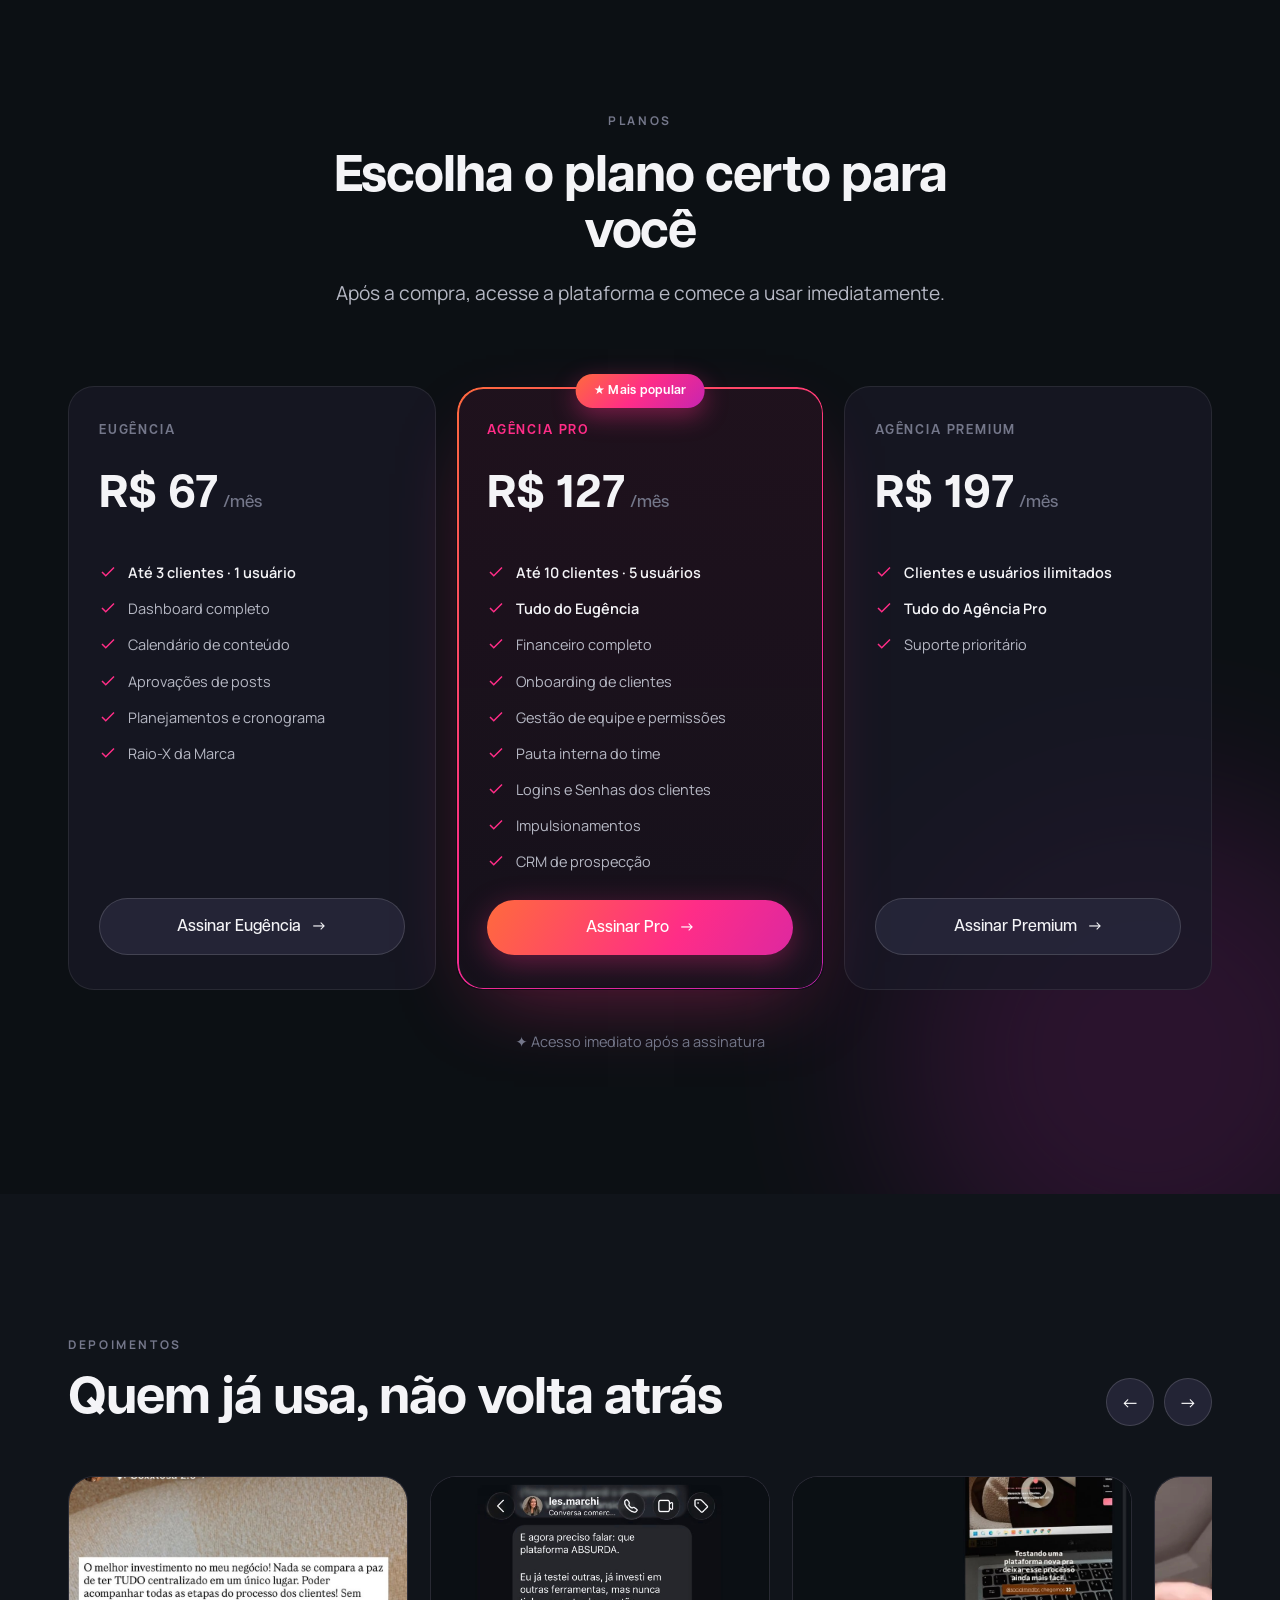
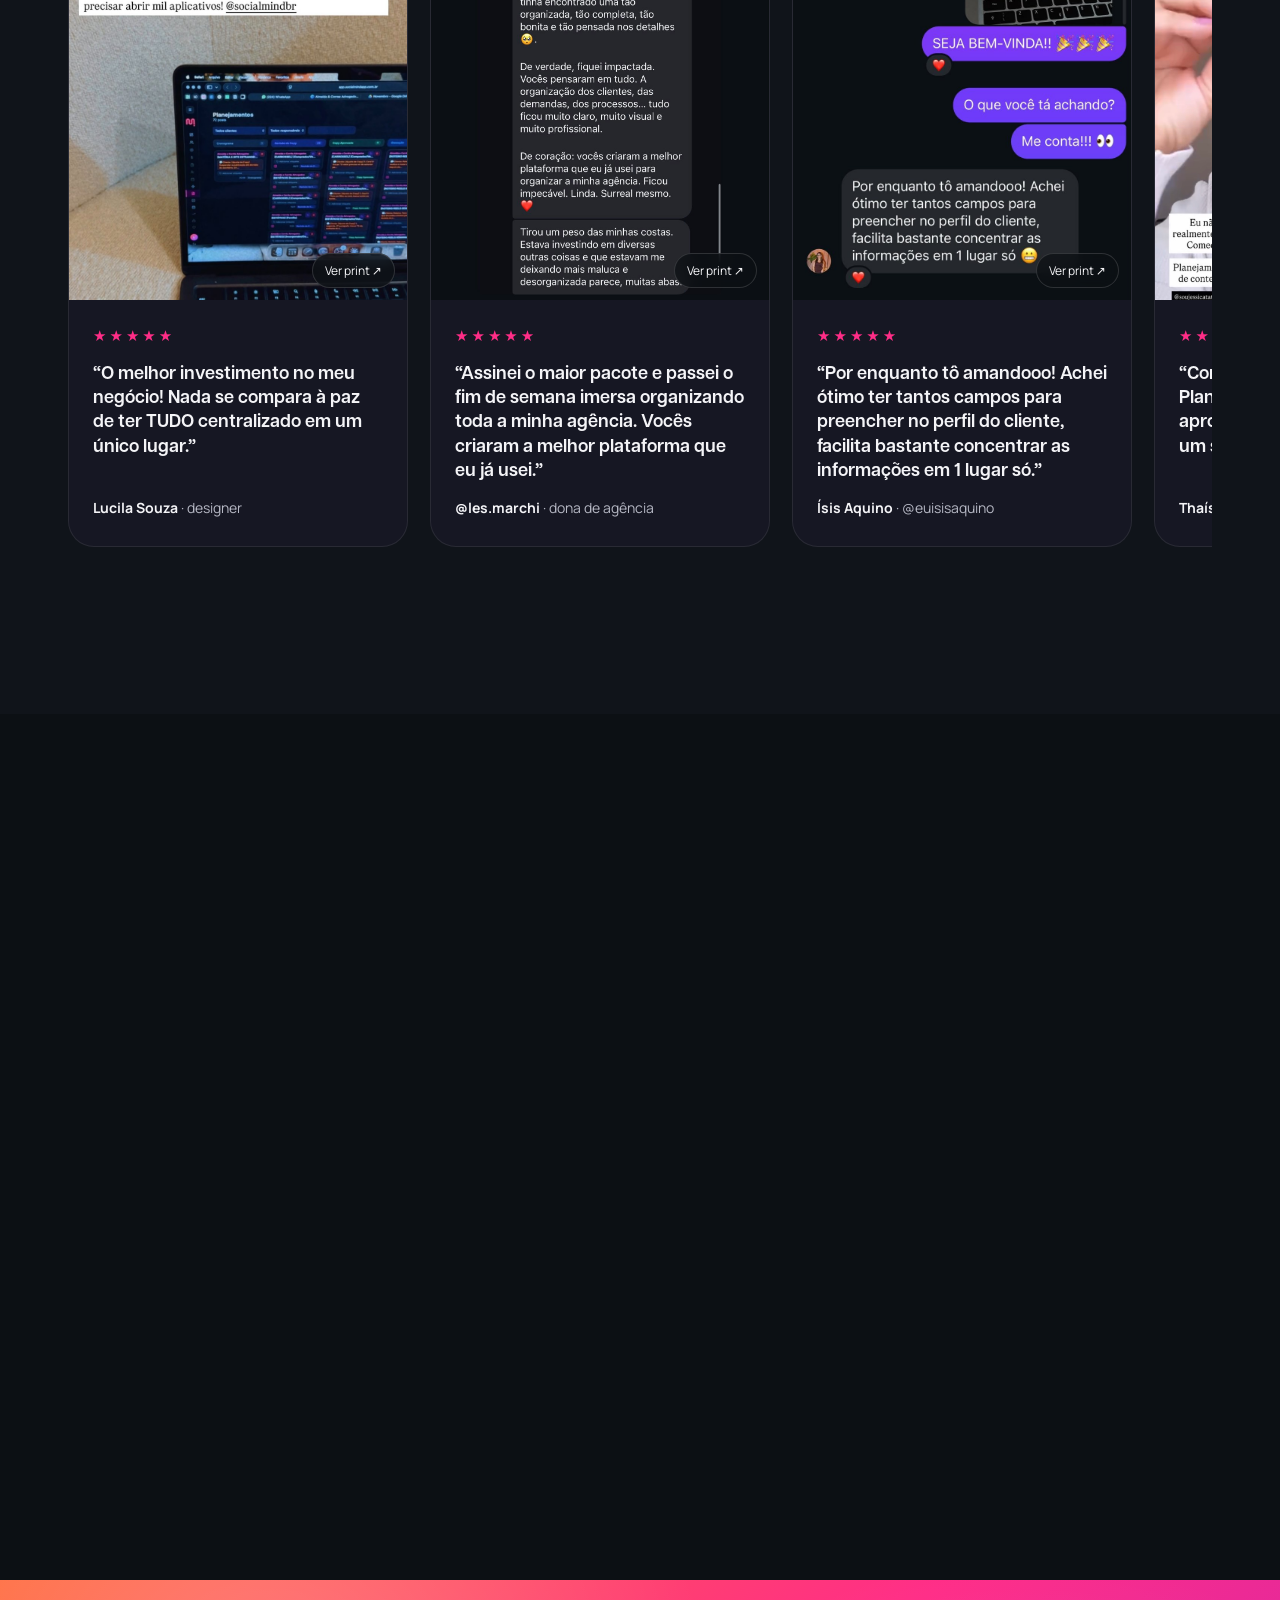
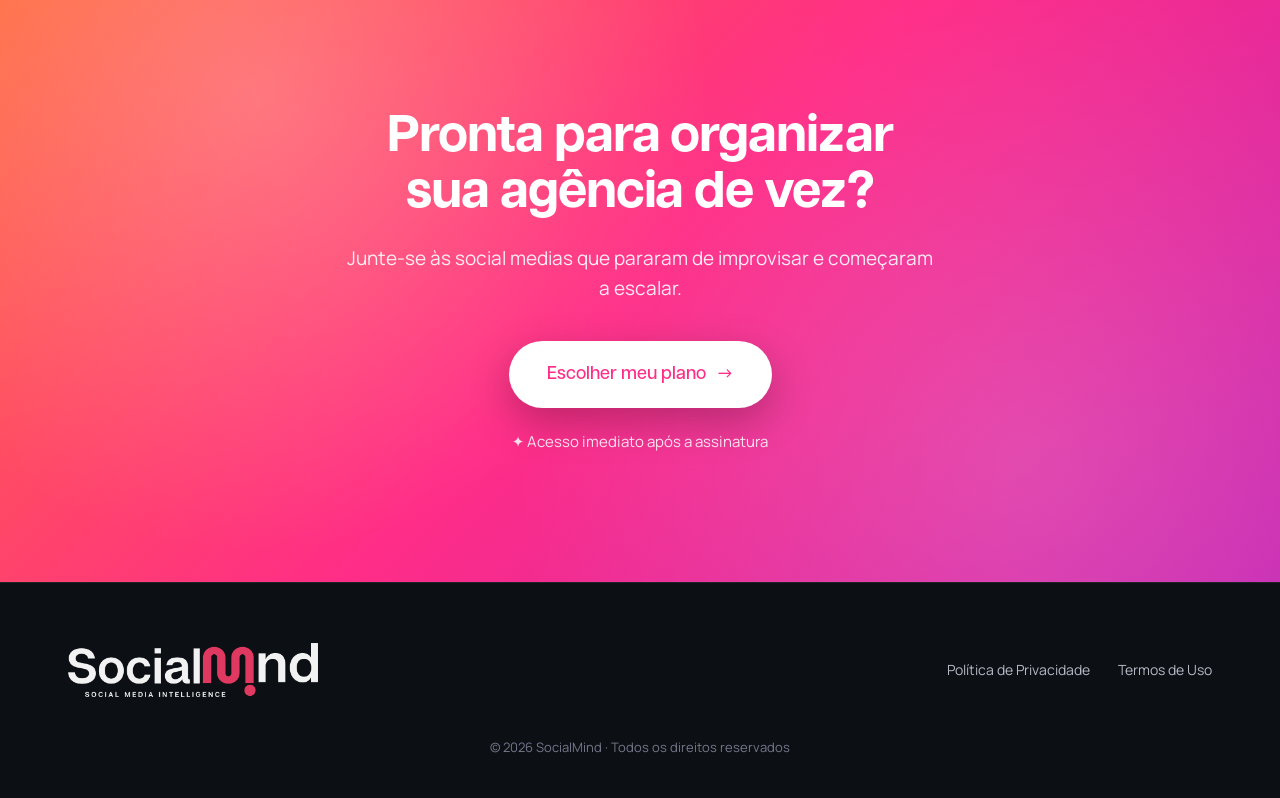
==== commit 3f41b8d4: "fix: favicon correto" ====
--- a/index.html
+++ b/index.html
@@ -4,7 +4,7 @@
 <meta charset="UTF-8">
 <meta name="viewport" content="width=device-width, initial-scale=1.0">
 <title>SocialMind | Gerencie sua agência com inteligência</title>
-<link rel="icon" type="image/png" href="assets/icon-512.png">
+<link rel="icon" type="image/png" href="favicon.png">
 <meta name="description" content="Clientes, aprovações, financeiro, pauta e muito mais, tudo em um só lugar. Feita por social media, para social medias.">
 <link rel="preconnect" href="https://fonts.googleapis.com">
 <link rel="preconnect" href="https://fonts.gstatic.com" crossorigin>
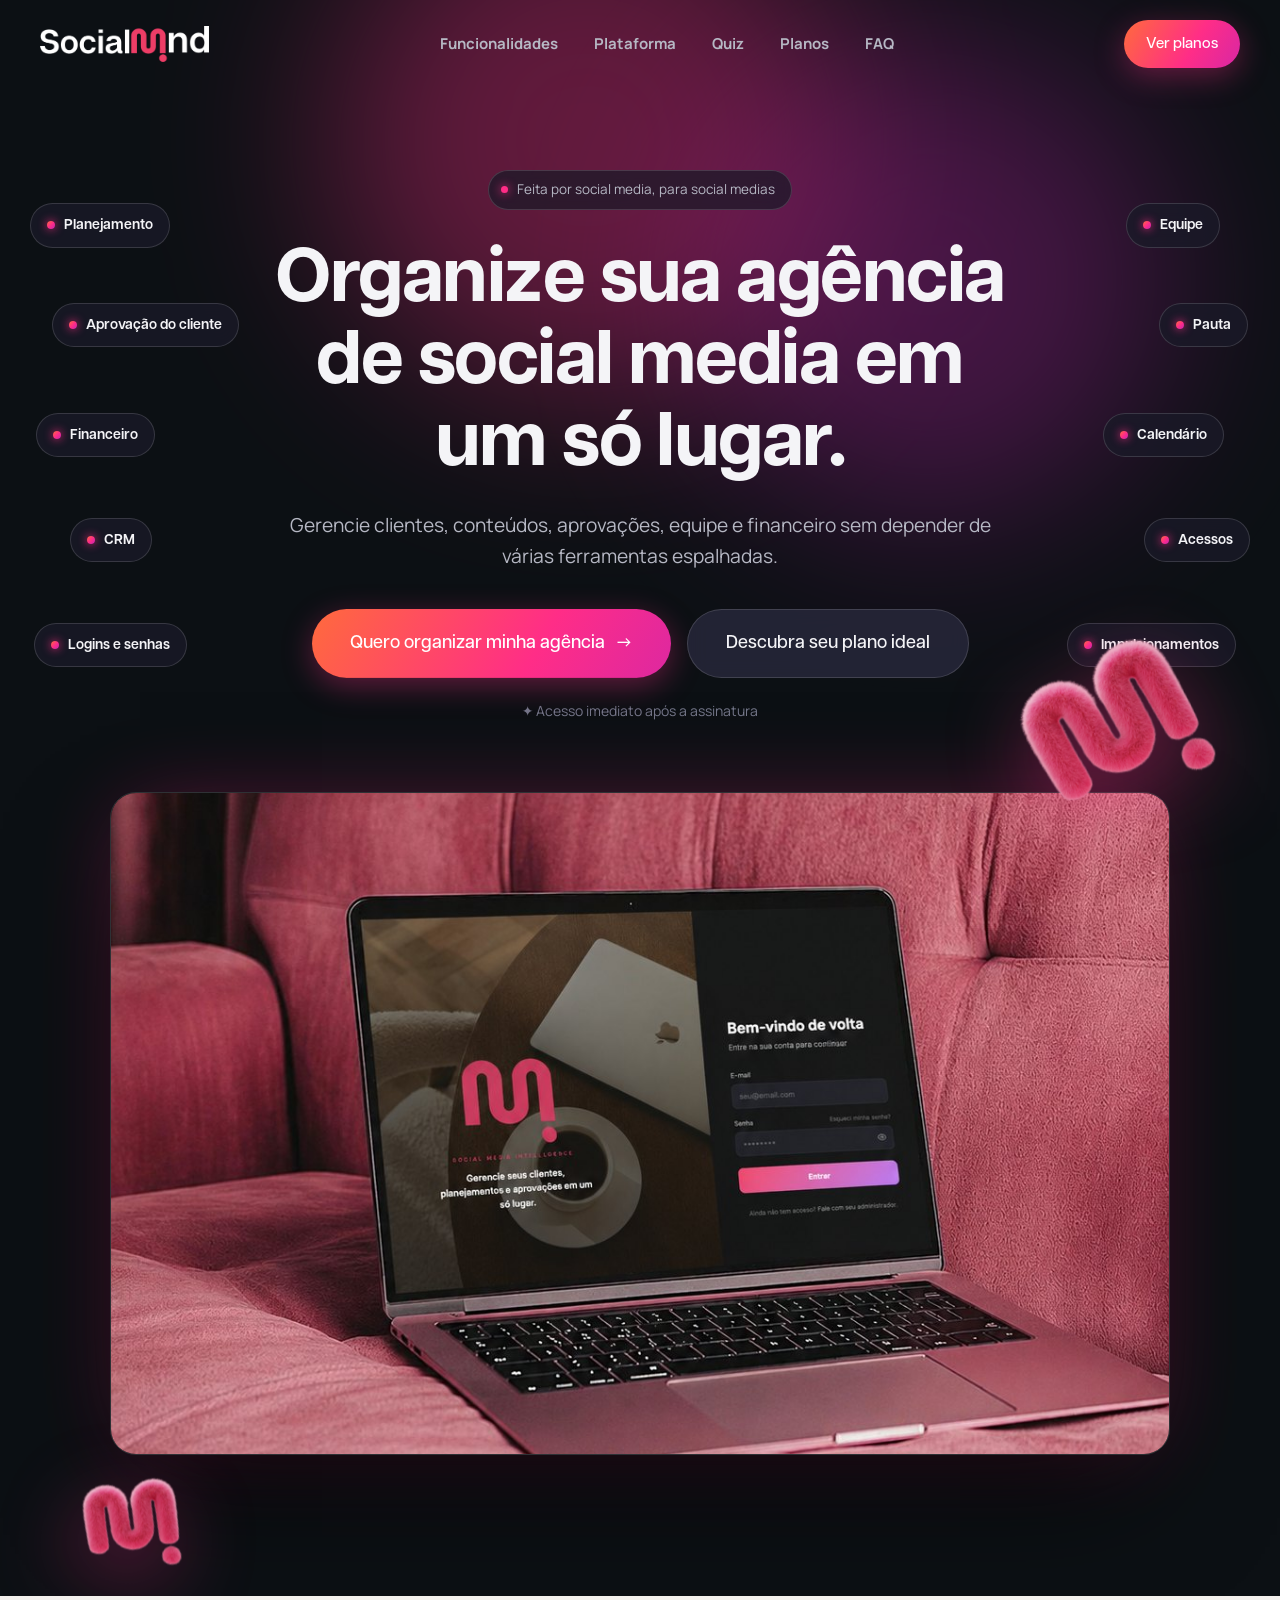
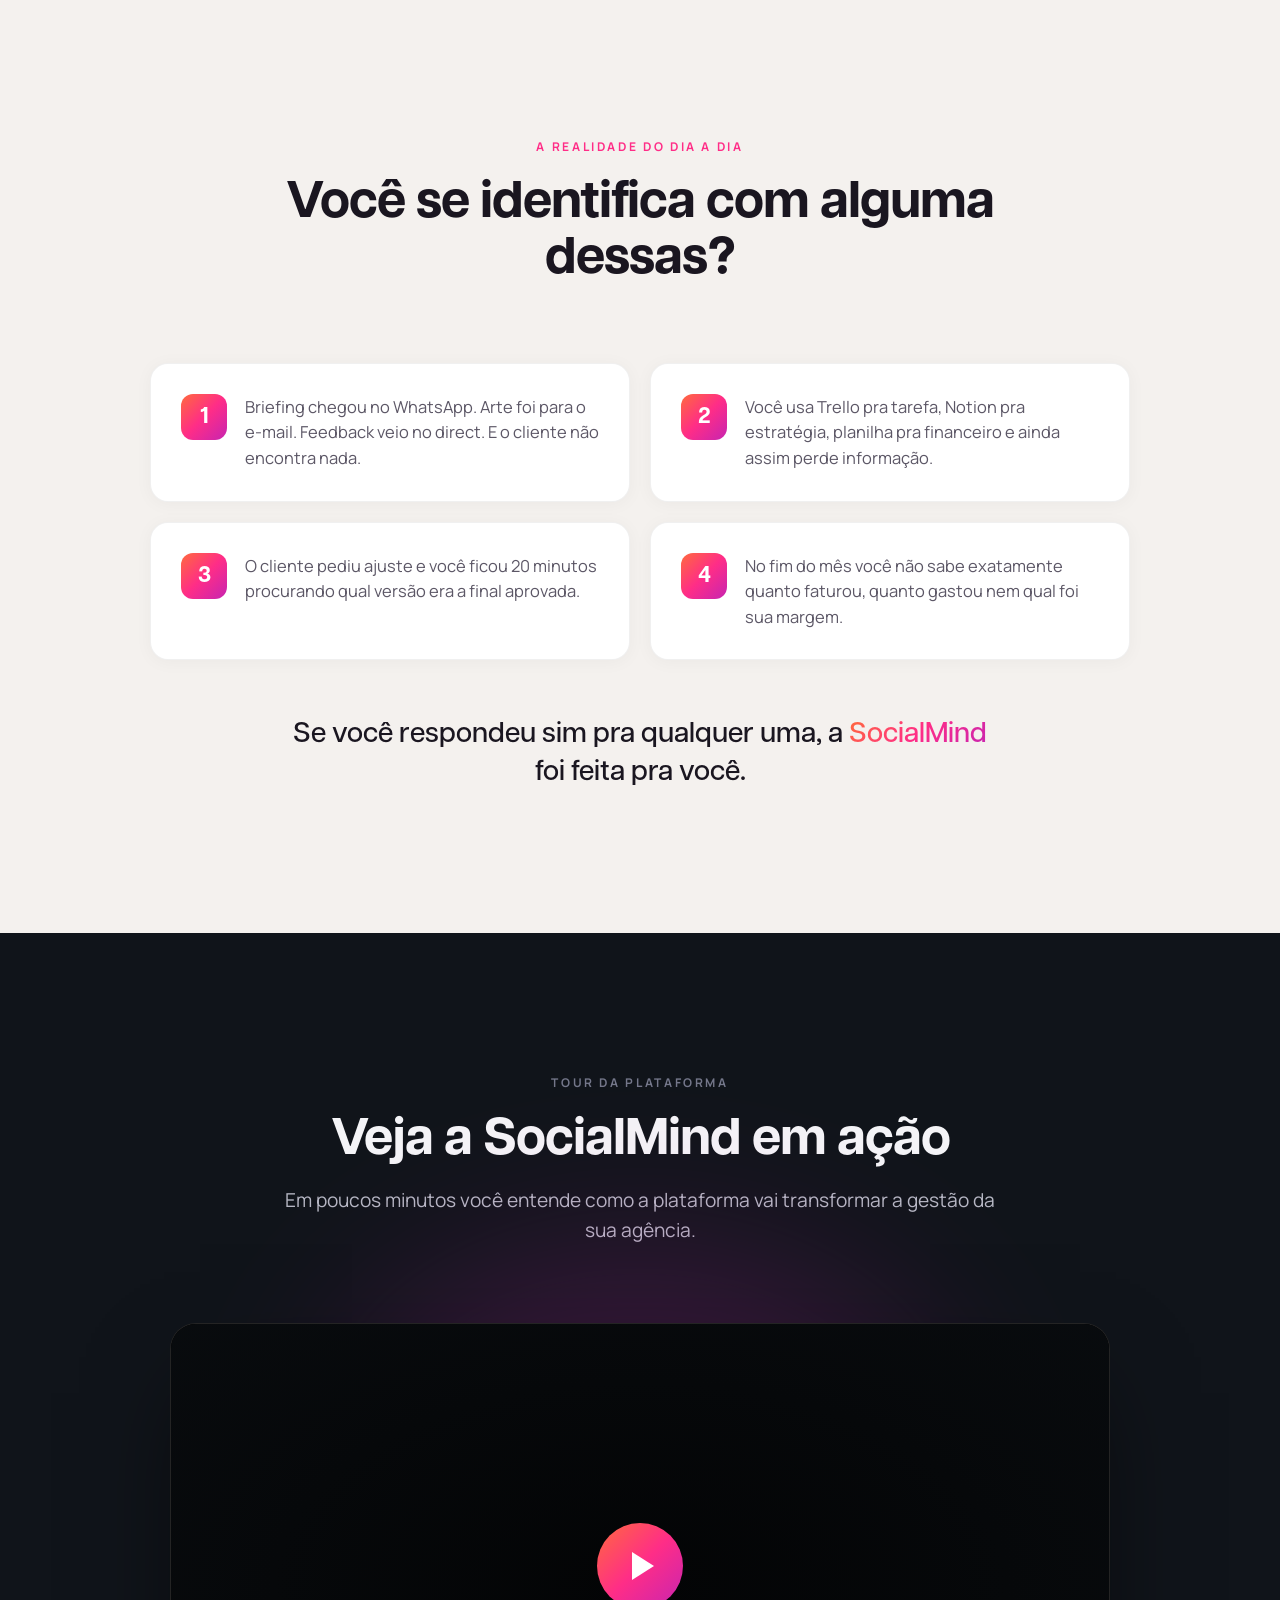
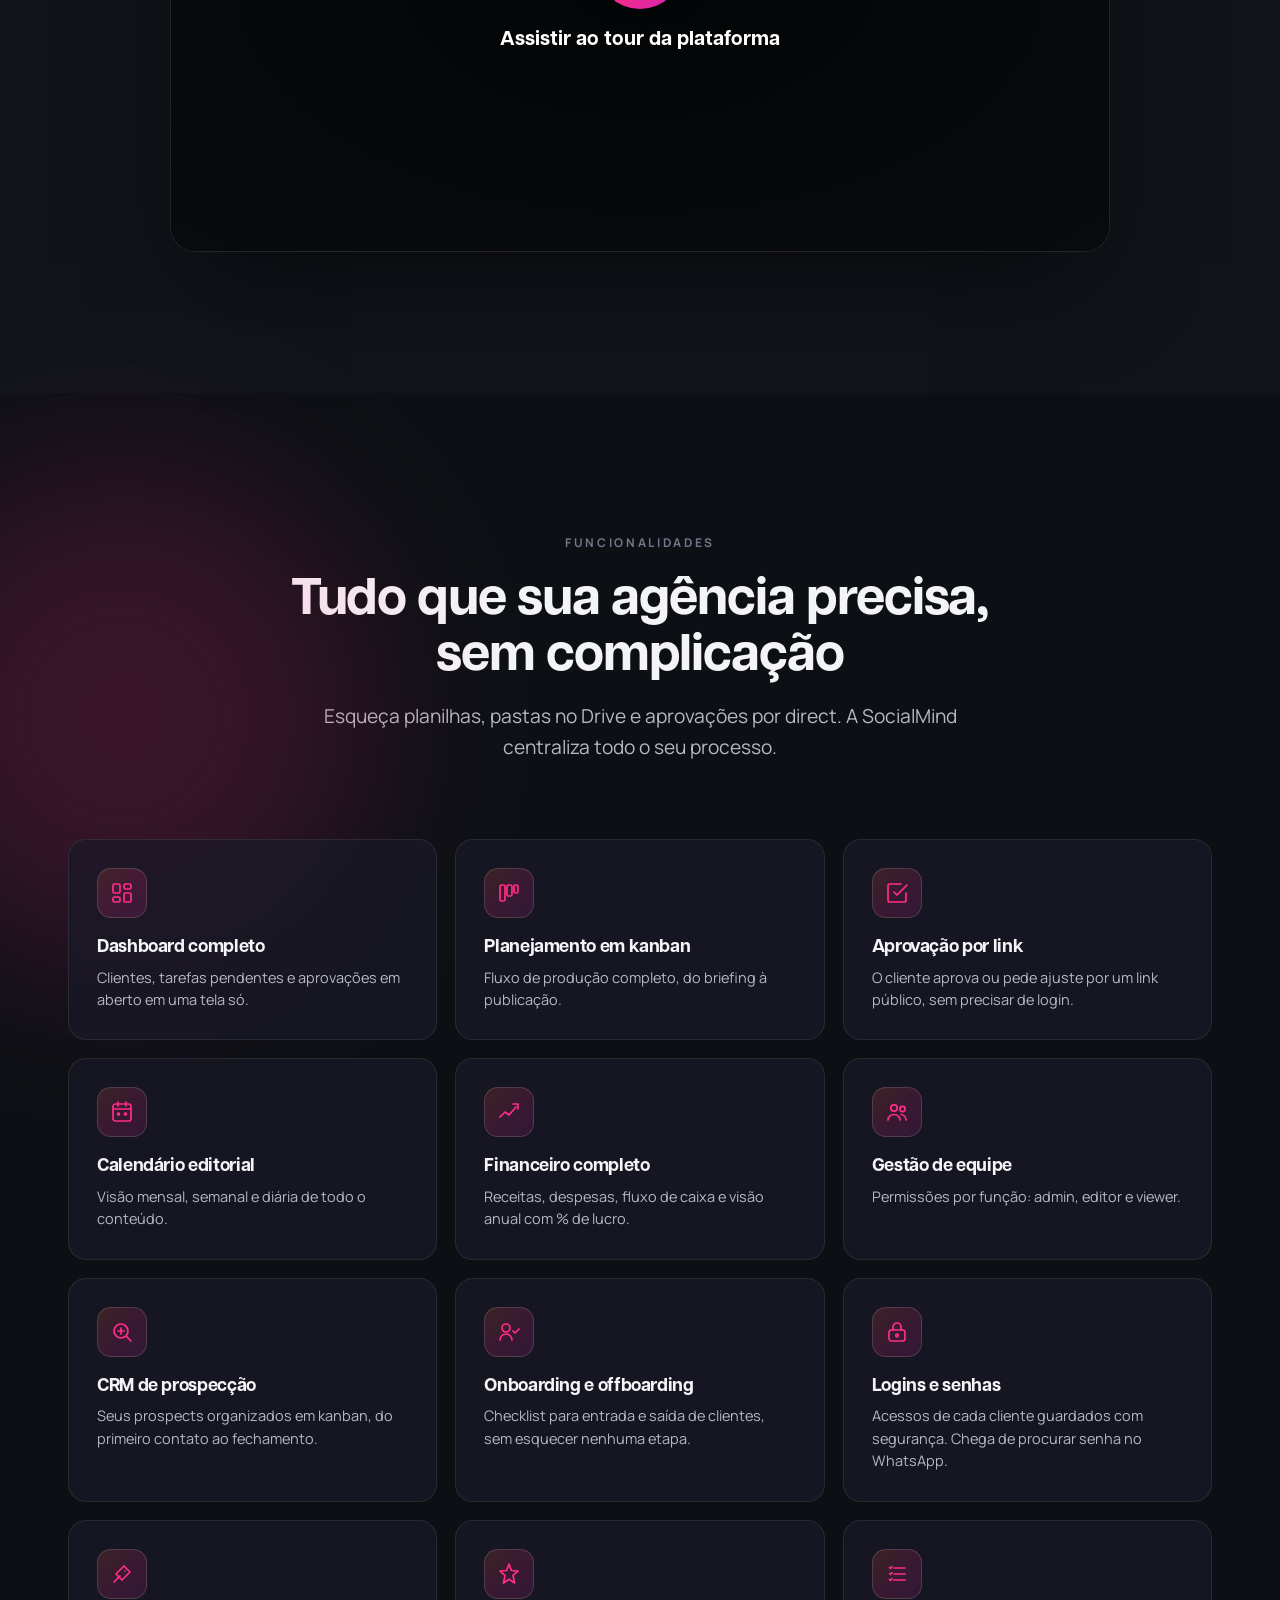
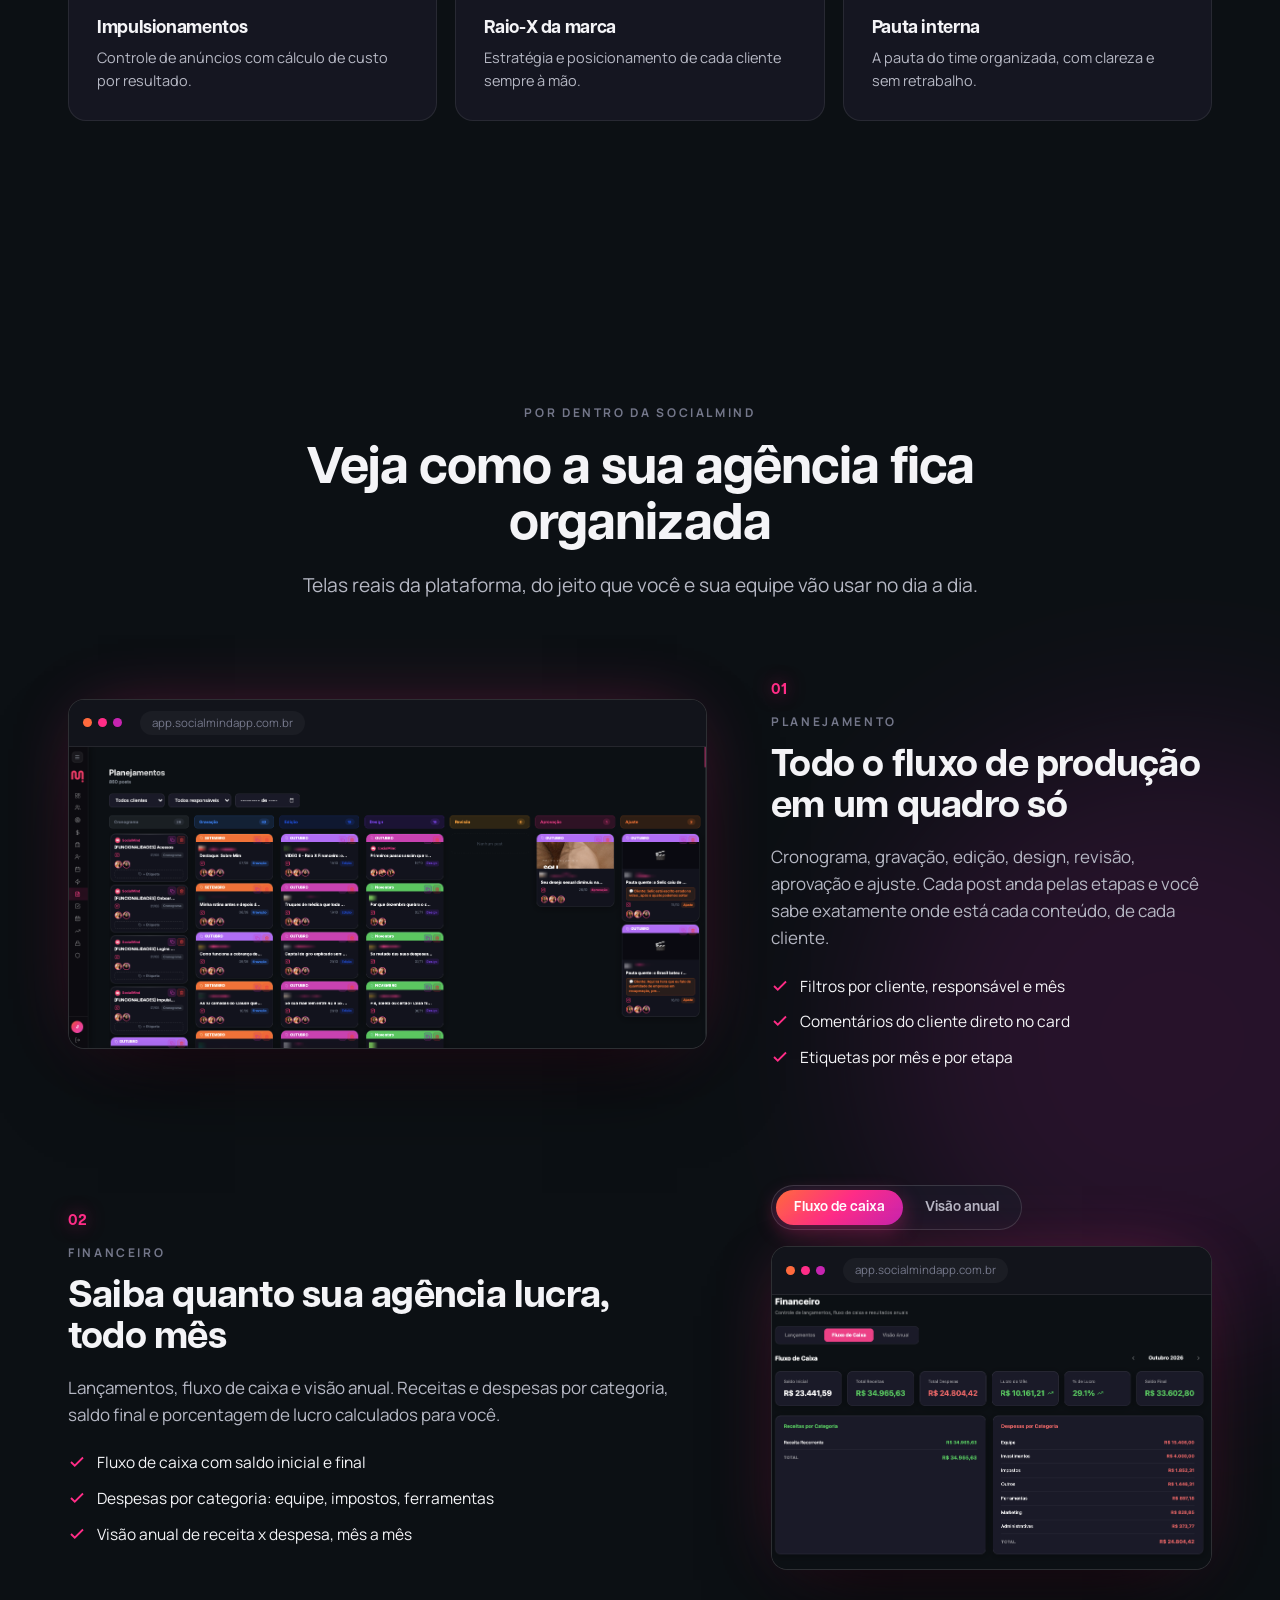
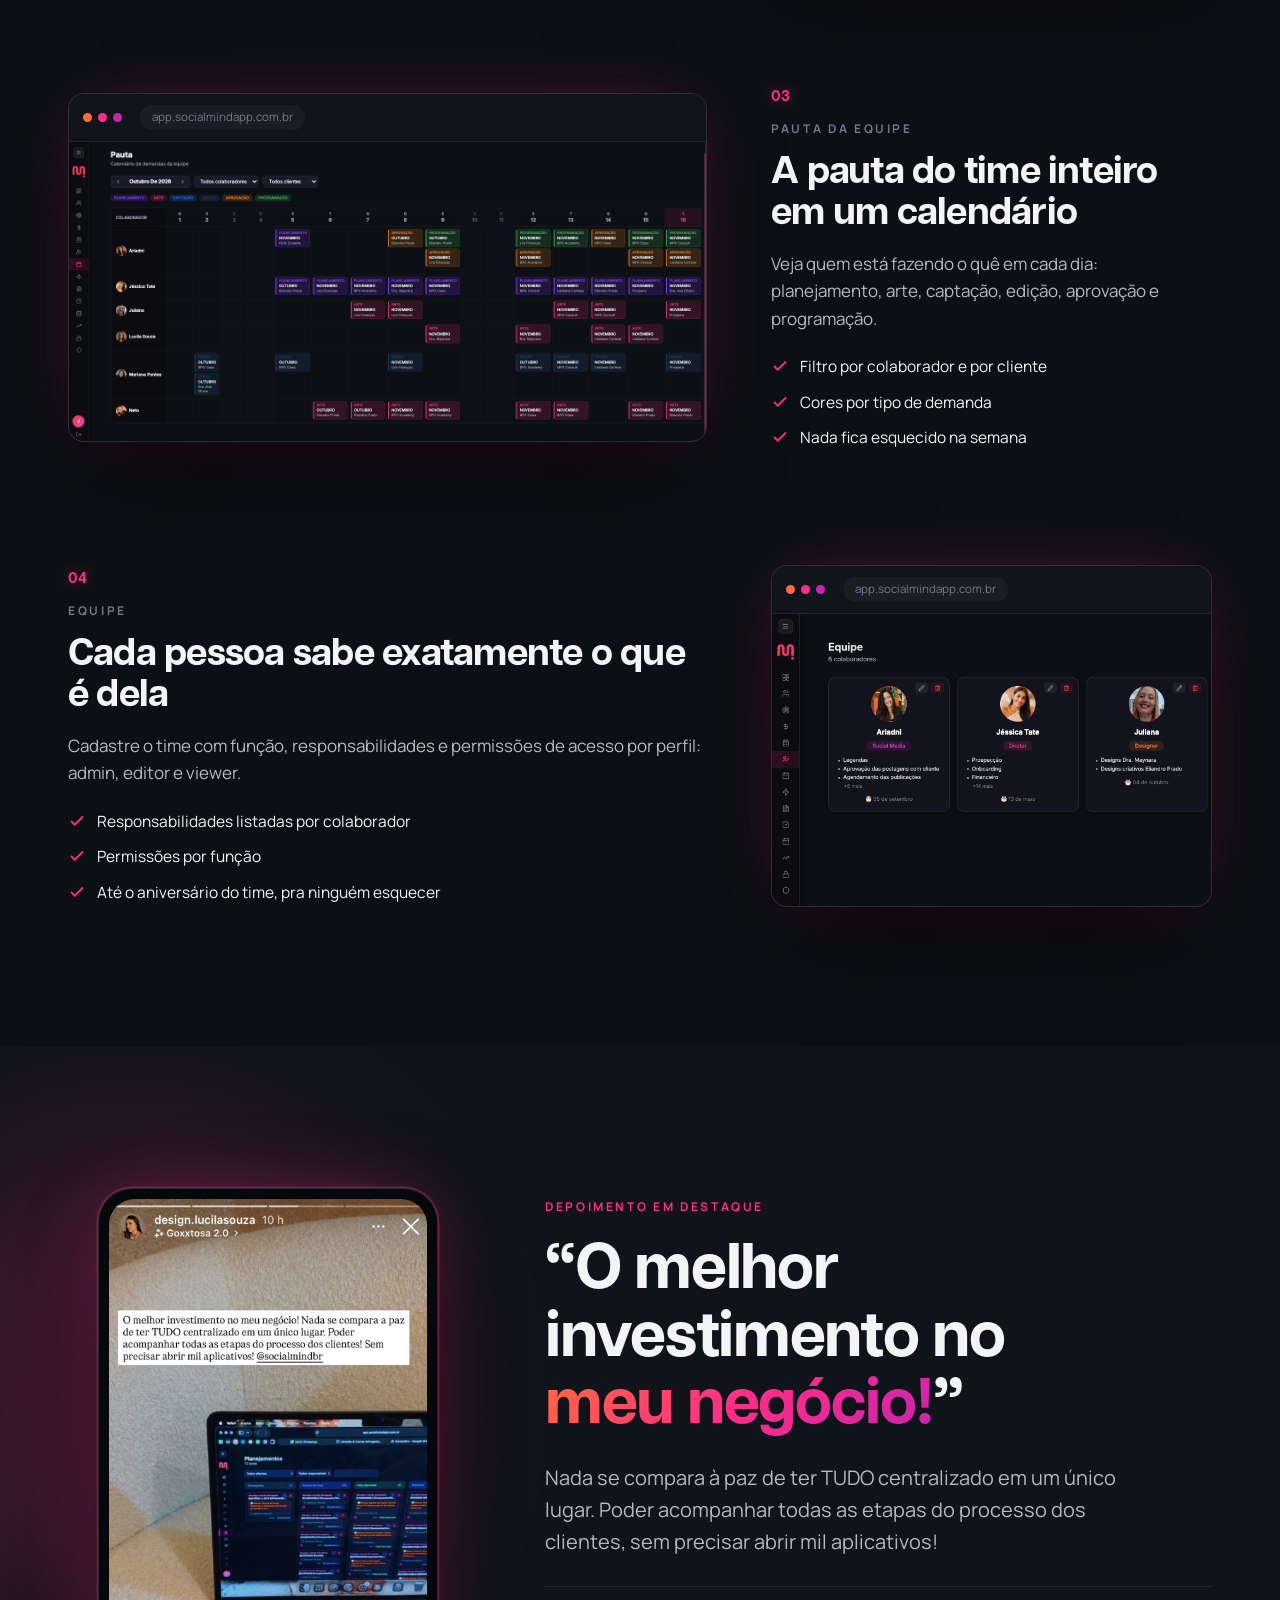
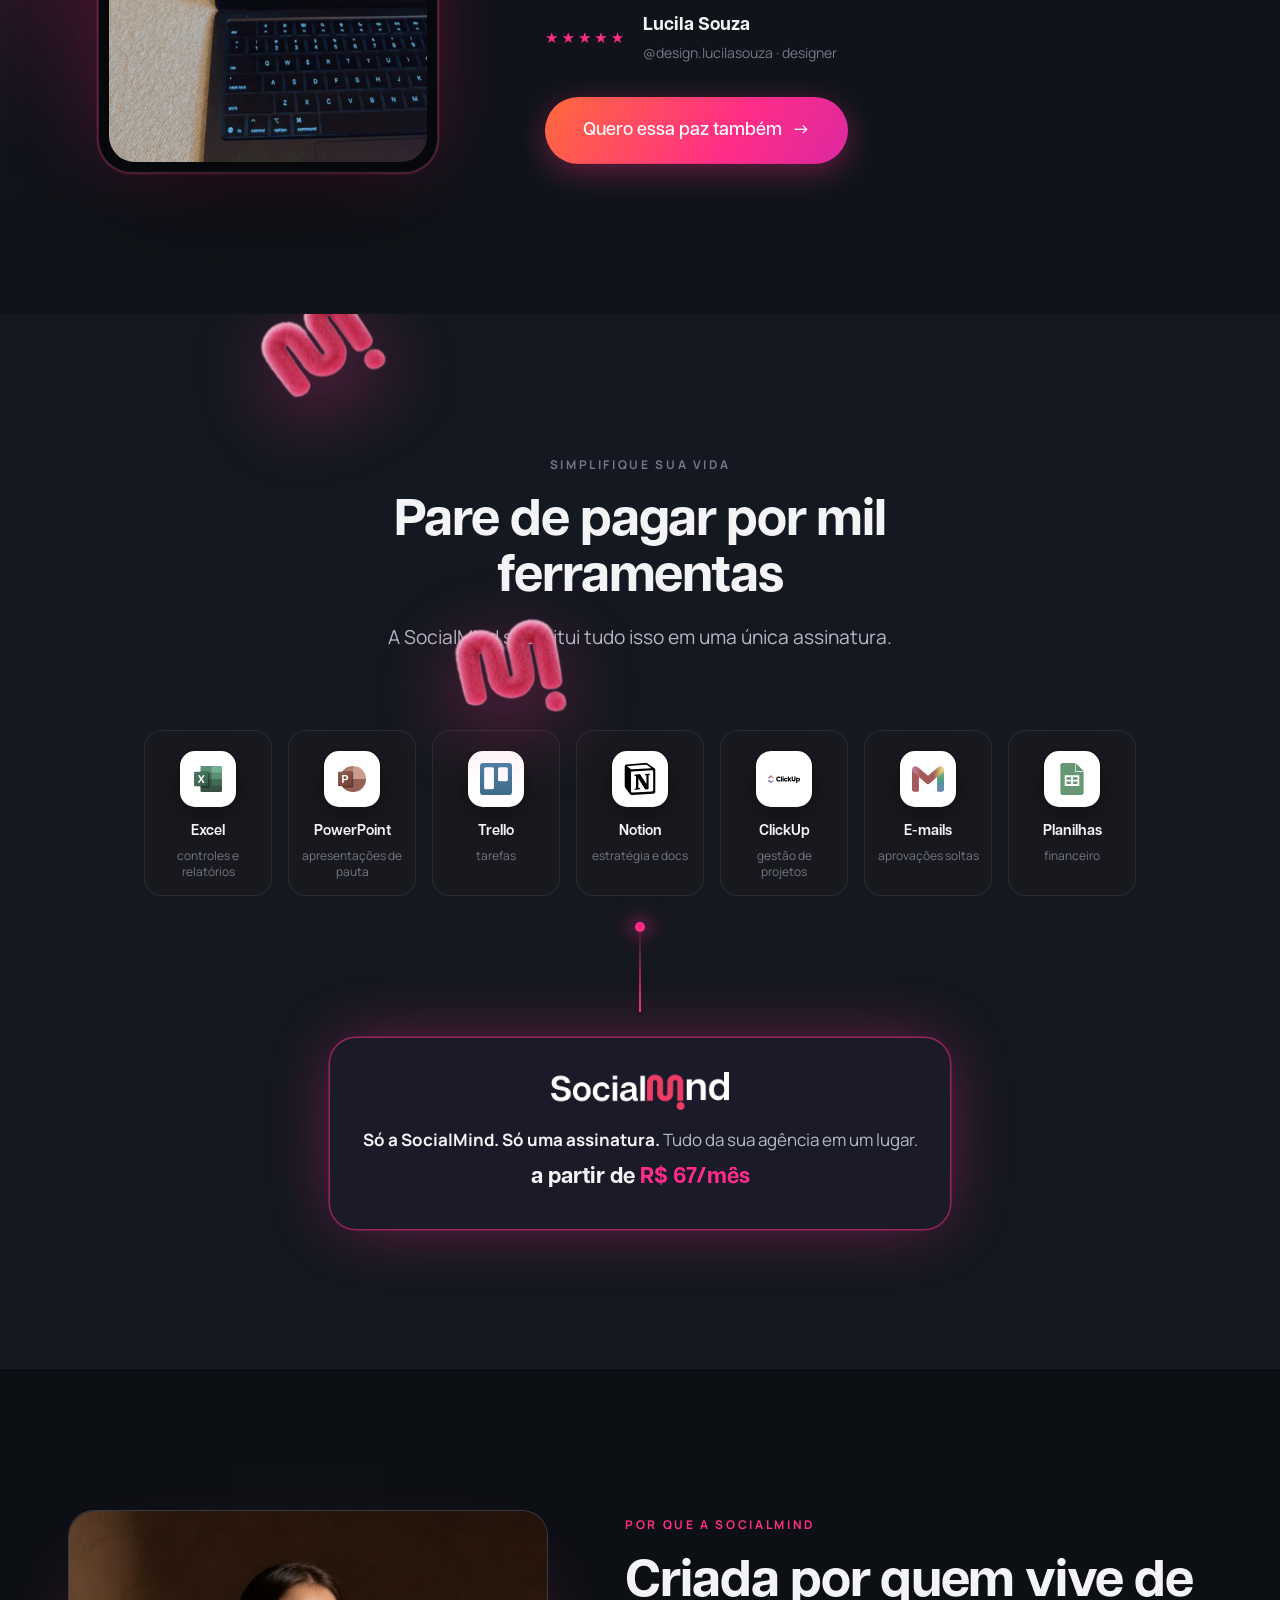
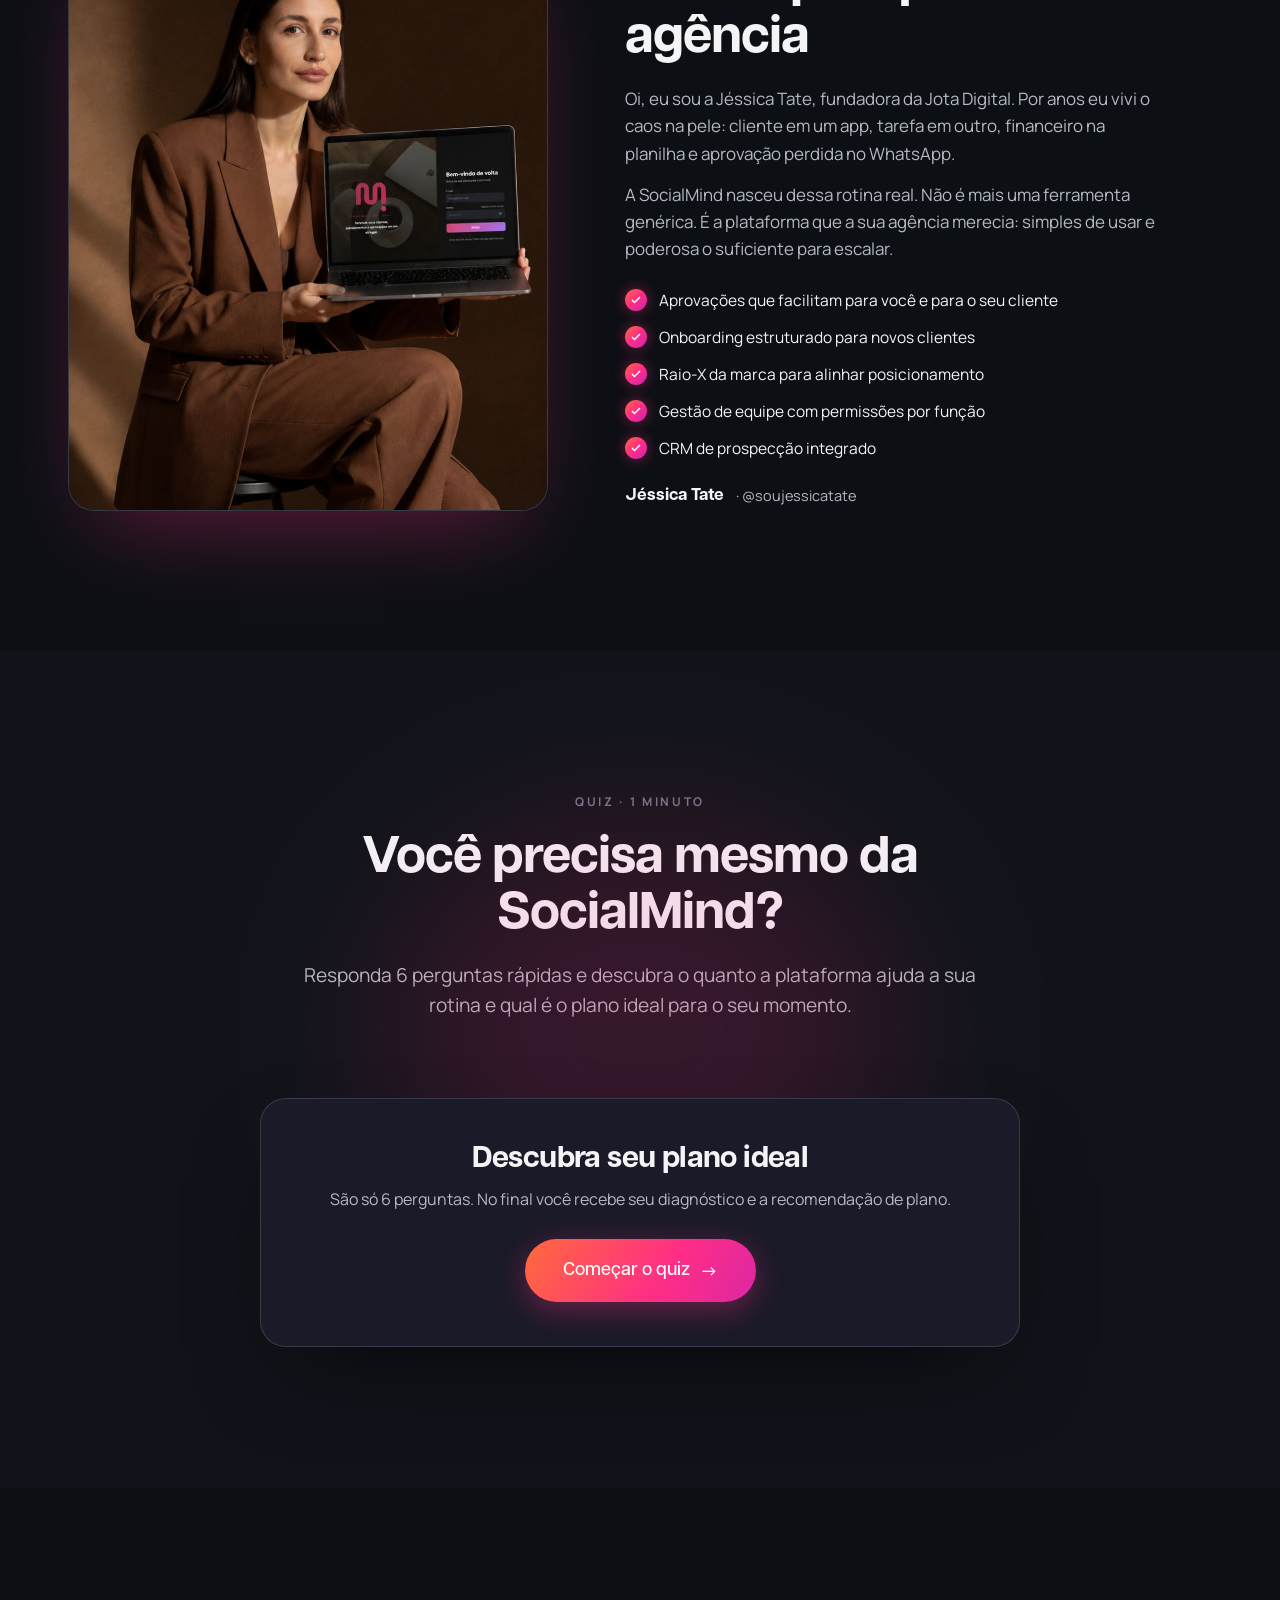
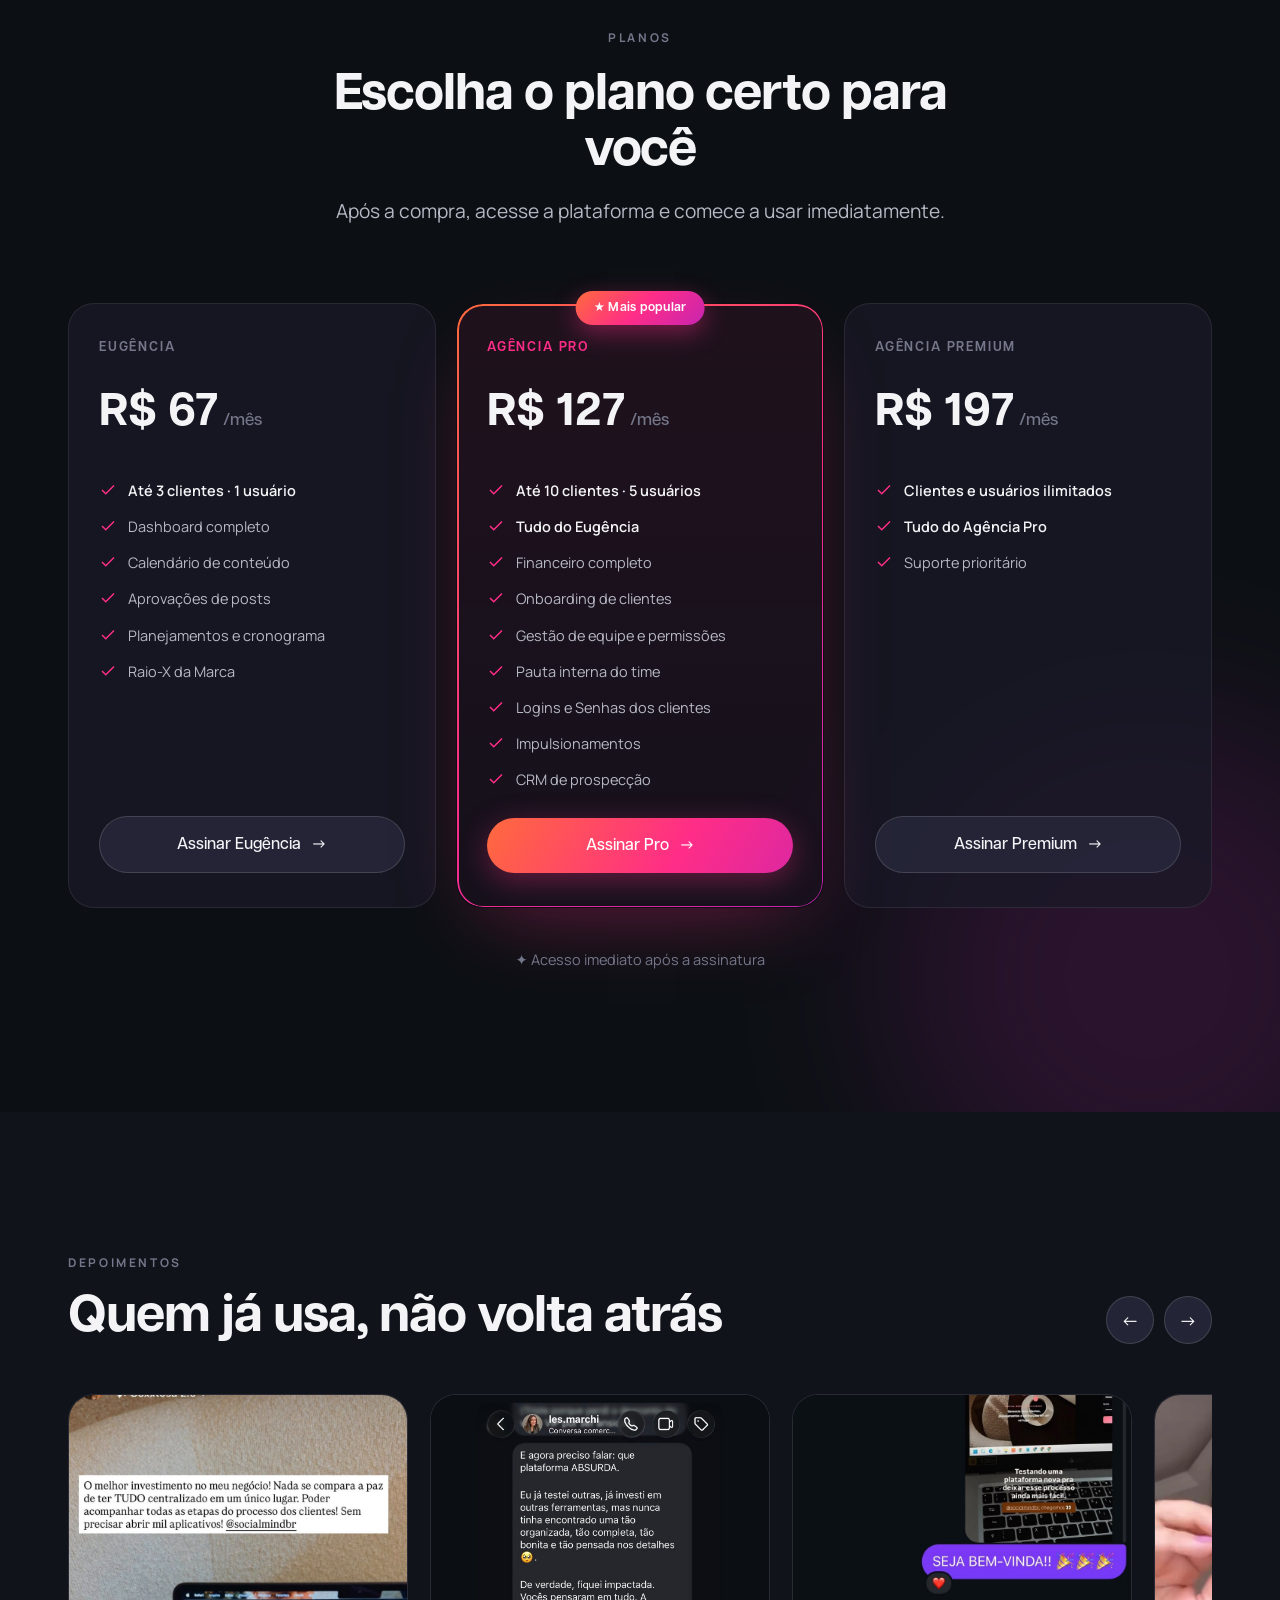
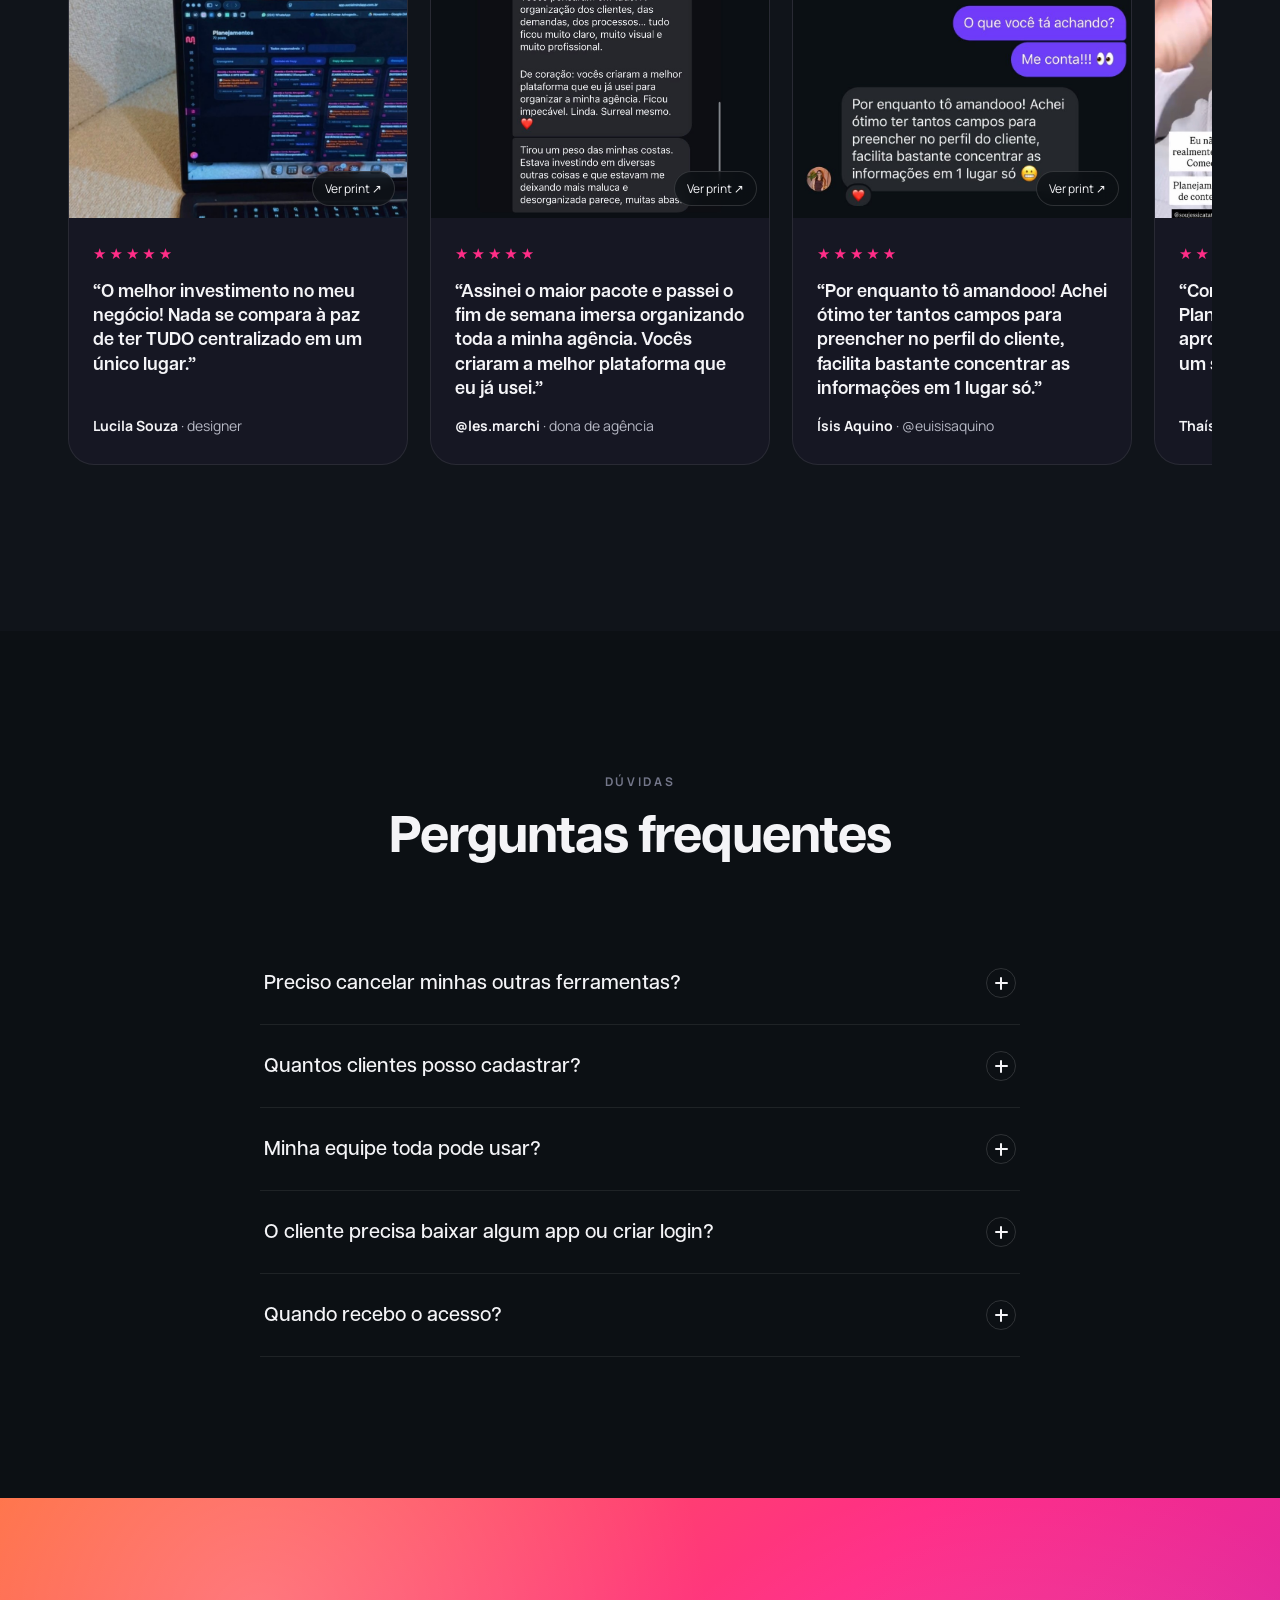
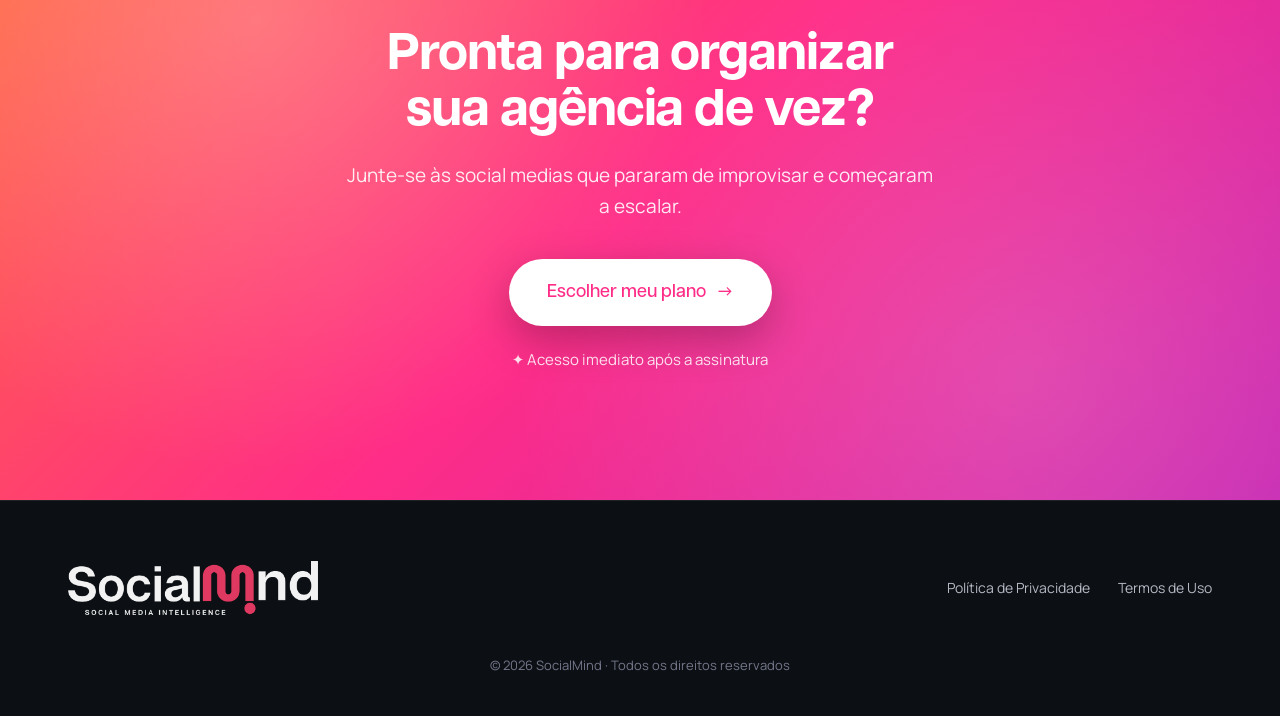
==== commit a8b844bc: "copy: atualizar headline, subtítulo e CTA principal do hero" ====
--- a/index.html
+++ b/index.html
@@ -38,10 +38,10 @@
 <div class="glow glow-pink"></div><div class="glow glow-purple"></div>
 <div class="wrap hero-inner">
 <span class="badge reveal"><span class="dot"></span>Feita por social media, para social medias</span>
-<h1 class="display reveal d1">Pare de perder tempo com ferramenta em cada lugar. Chegou a <span class="grad-text">SocialMind.</span></h1>
-<p class="lead reveal d2">Trello, Notion, planilhas, WhatsApp… tudo isso virou bagunça. Clientes, aprovações, financeiro, pauta e muito mais, agora em um só lugar.</p>
+<h1 class="display reveal d1">Organize sua agência de social media em um só lugar.</h1>
+<p class="lead reveal d2">Gerencie clientes, conteúdos, aprovações, equipe e financeiro sem depender de várias ferramentas espalhadas.</p>
 <div class="hero-ctas reveal d3">
-<a href="#planos" class="btn btn-primary btn-lg btn-pulse" data-lead="Hero - Escolher meu plano">Escolher meu plano <span class="arr">→</span></a>
+<a href="#planos" class="btn btn-primary btn-lg btn-pulse" data-lead="Hero - Quero organizar minha agência">Quero organizar minha agência <span class="arr">→</span></a>
 <a href="#quiz" class="btn btn-ghost btn-lg">Descubra seu plano ideal</a>
 </div>
 <p class="hero-note reveal d3">✦ Acesso imediato após a assinatura</p>
